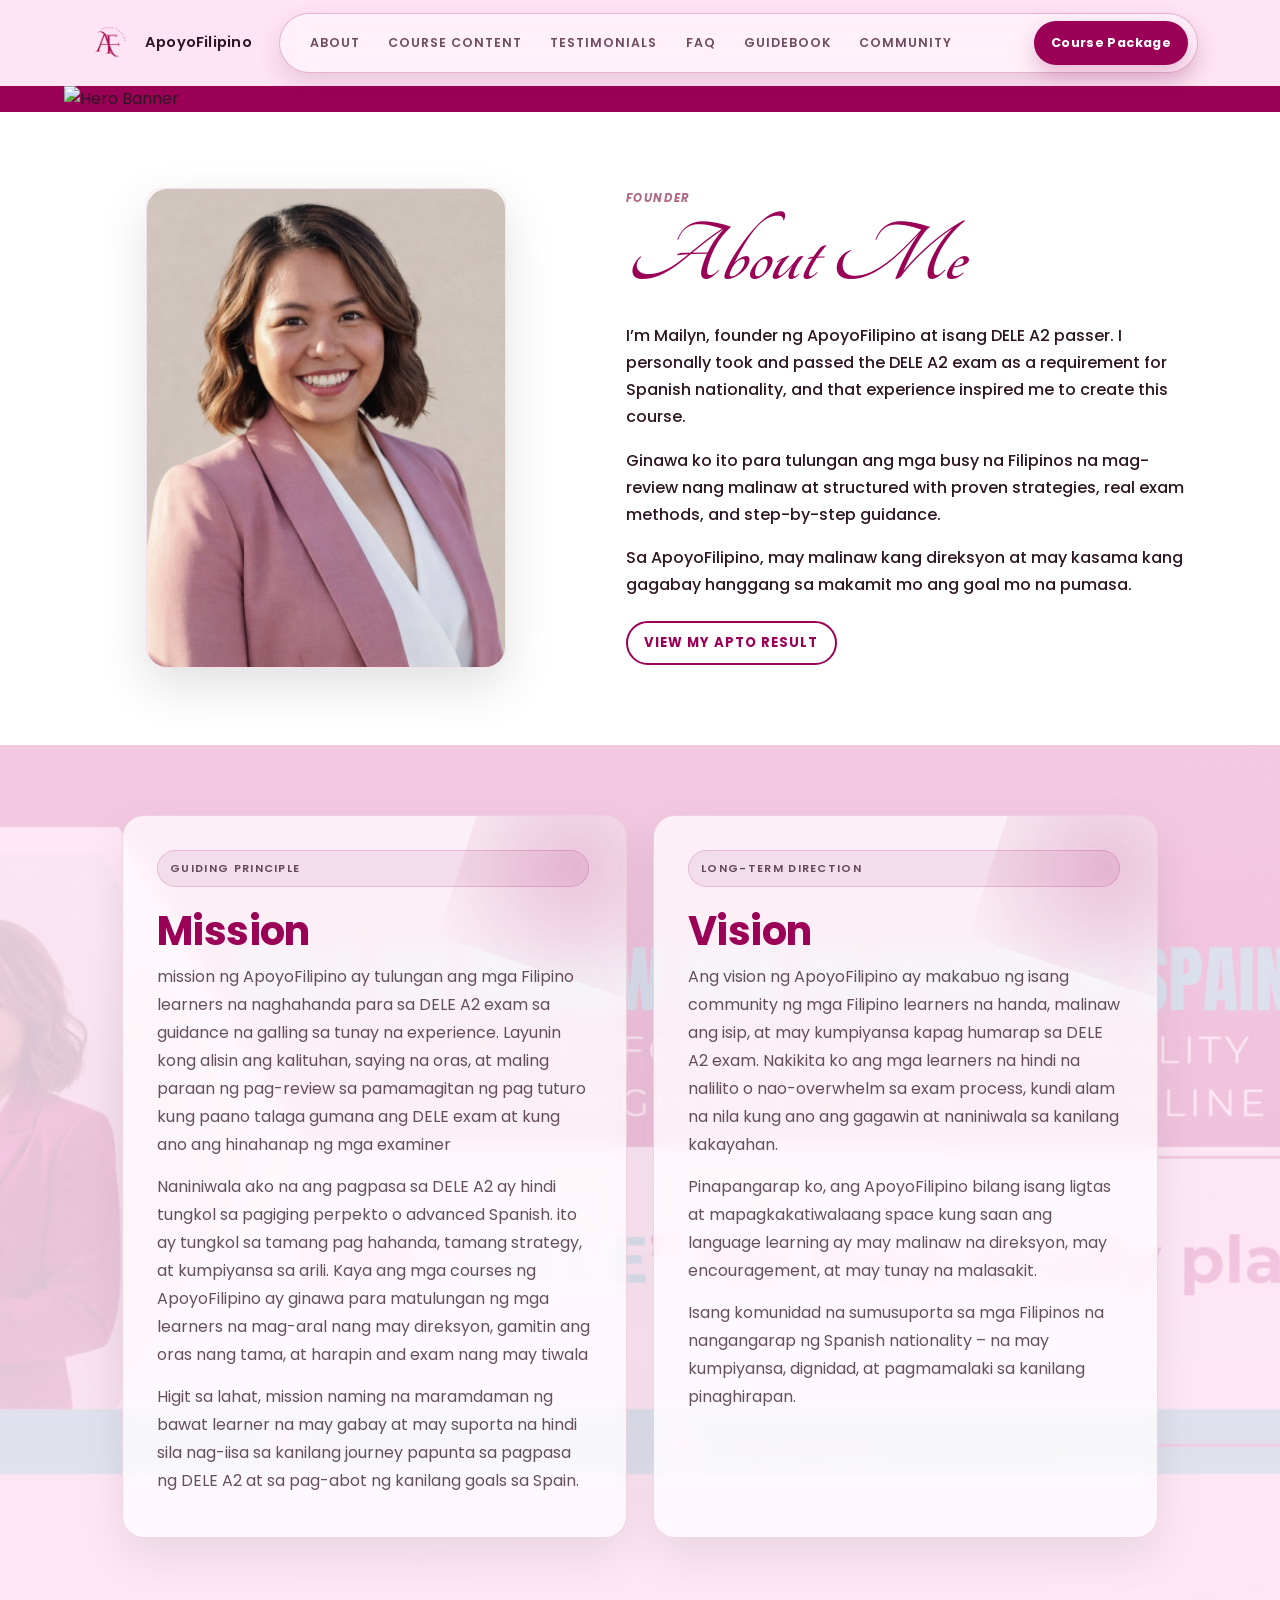
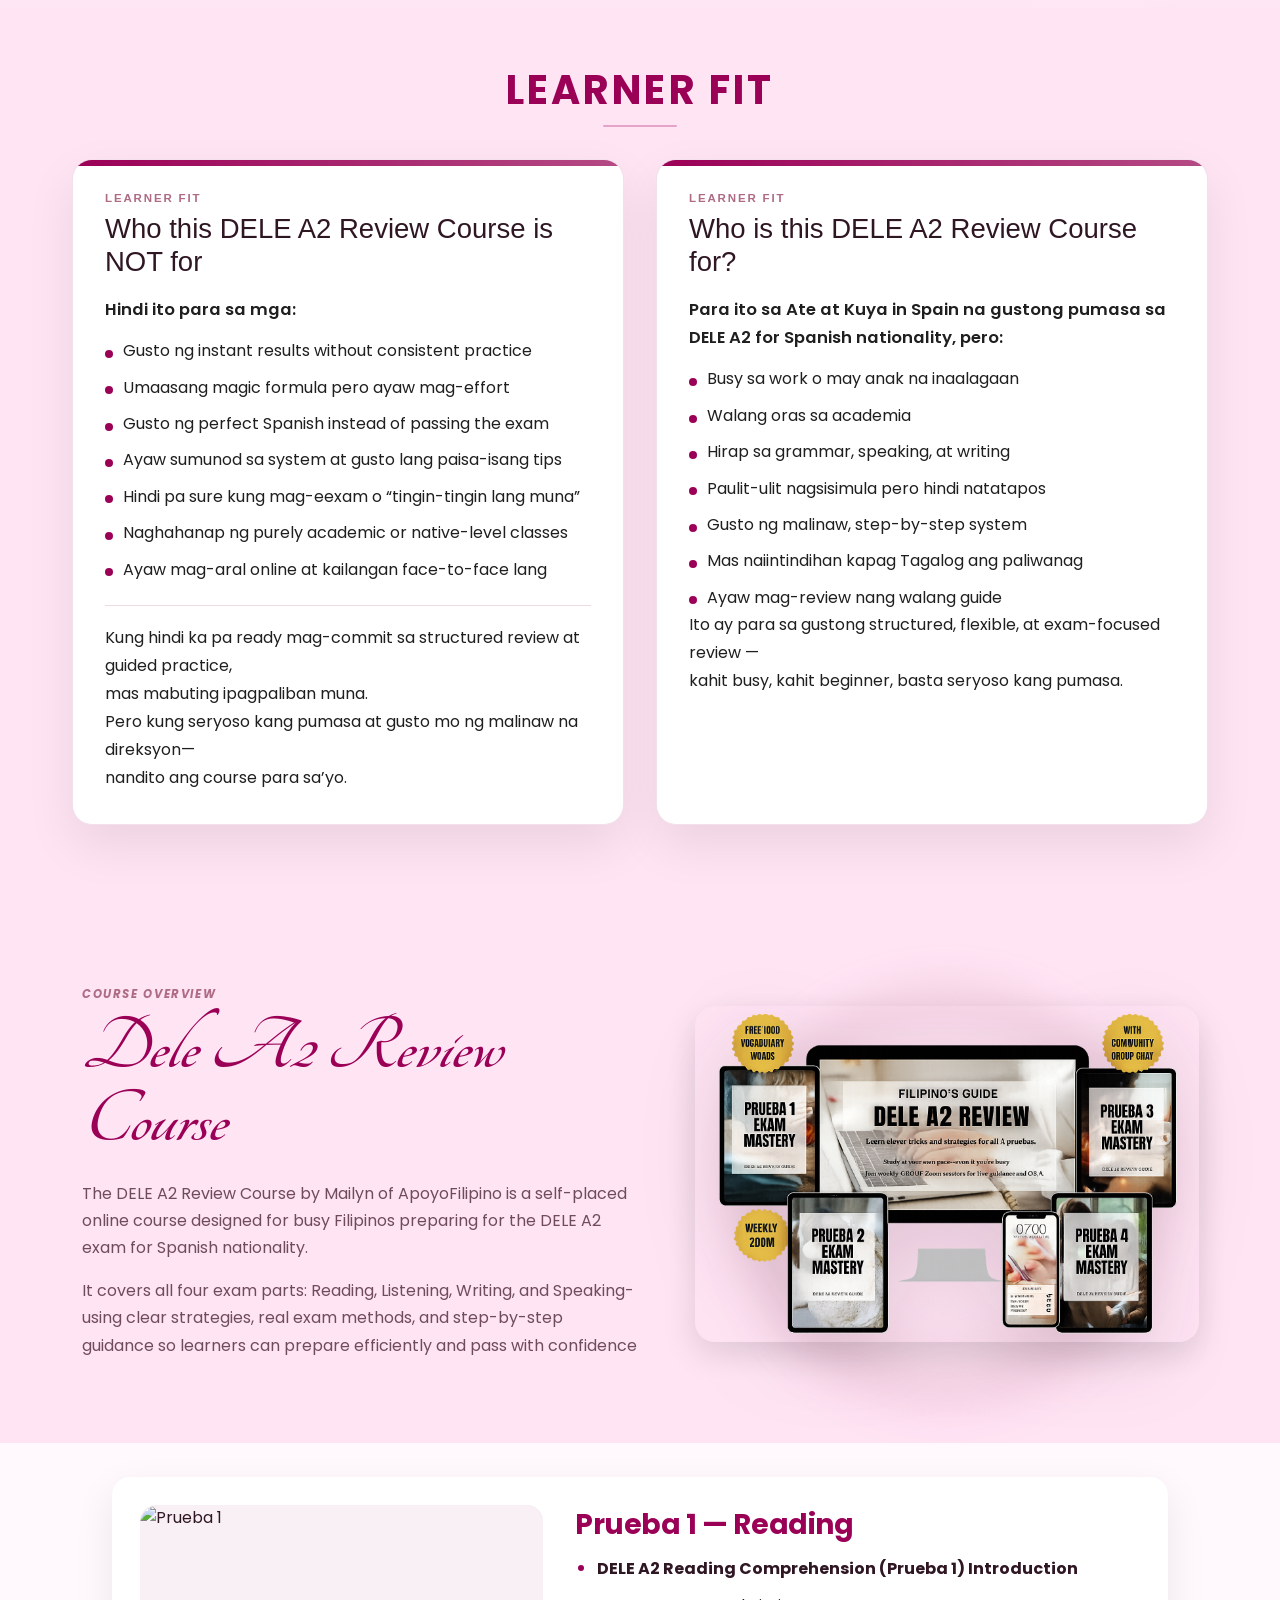
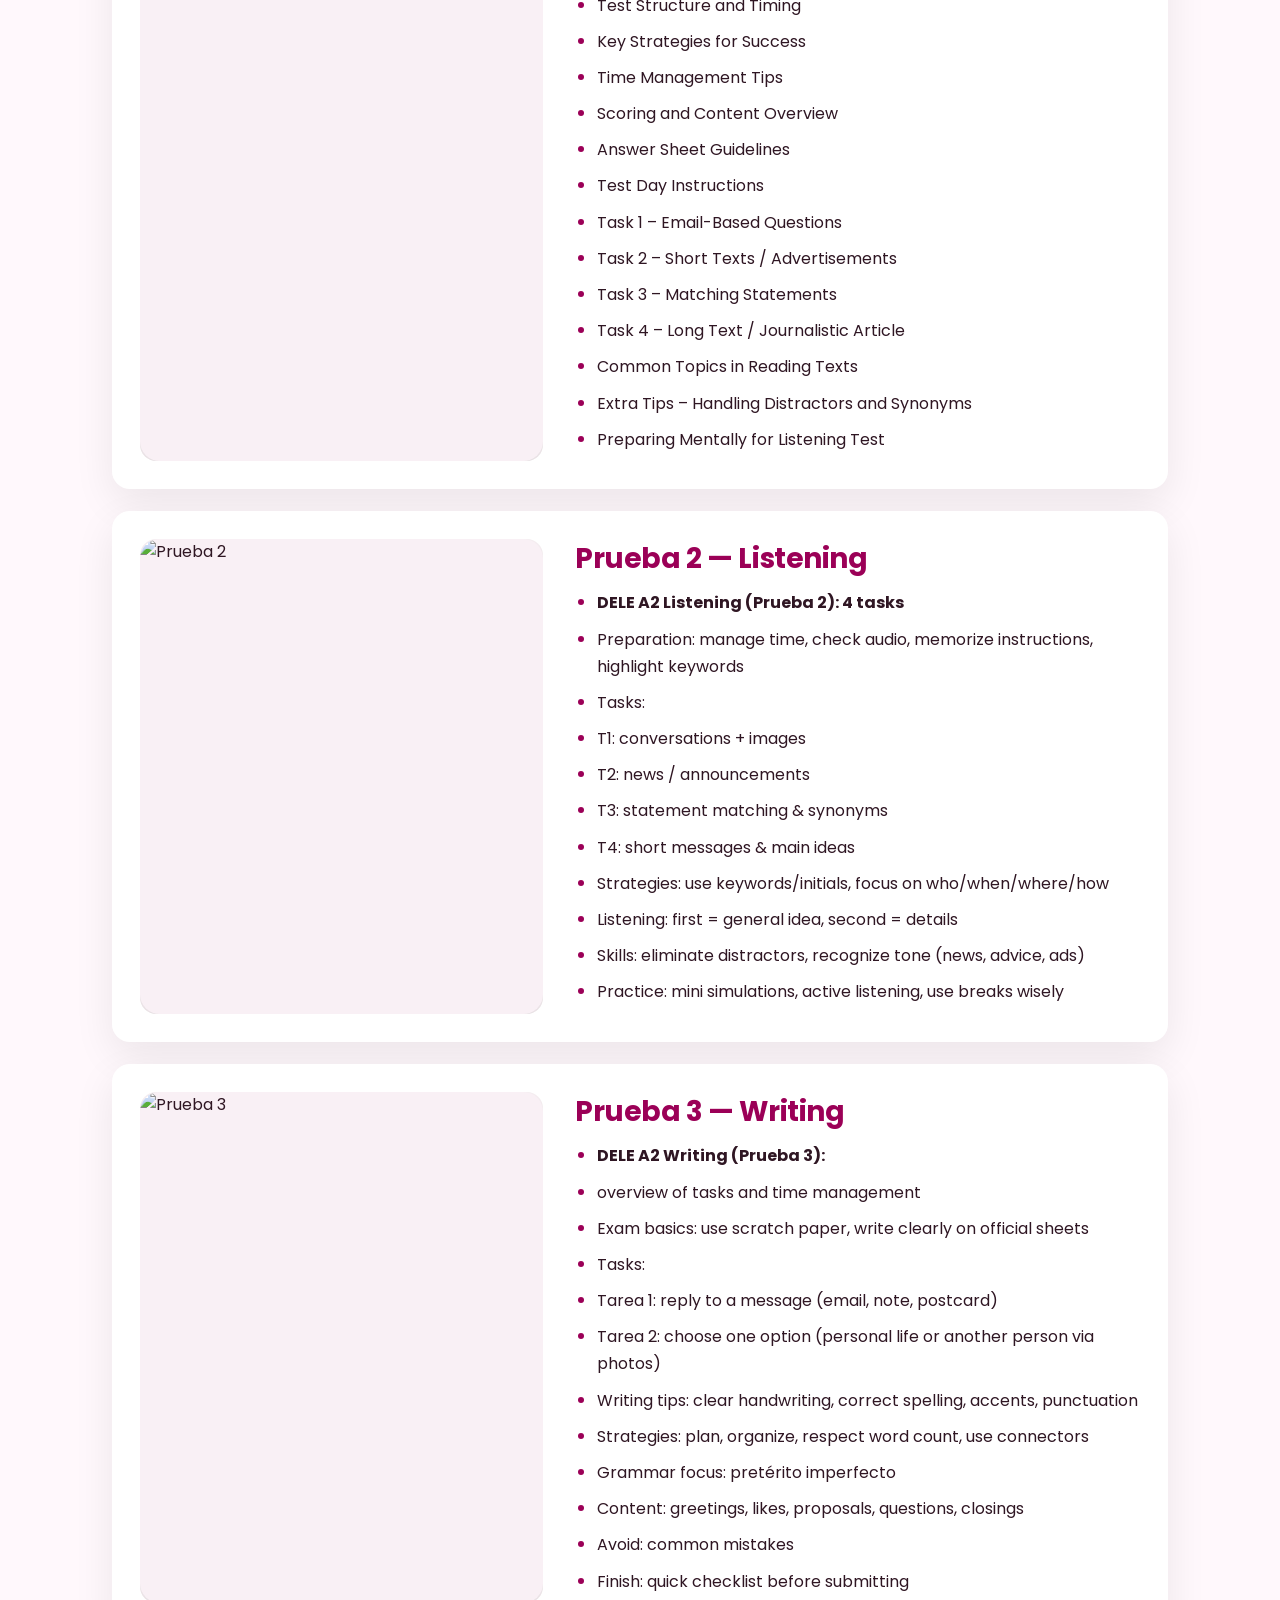
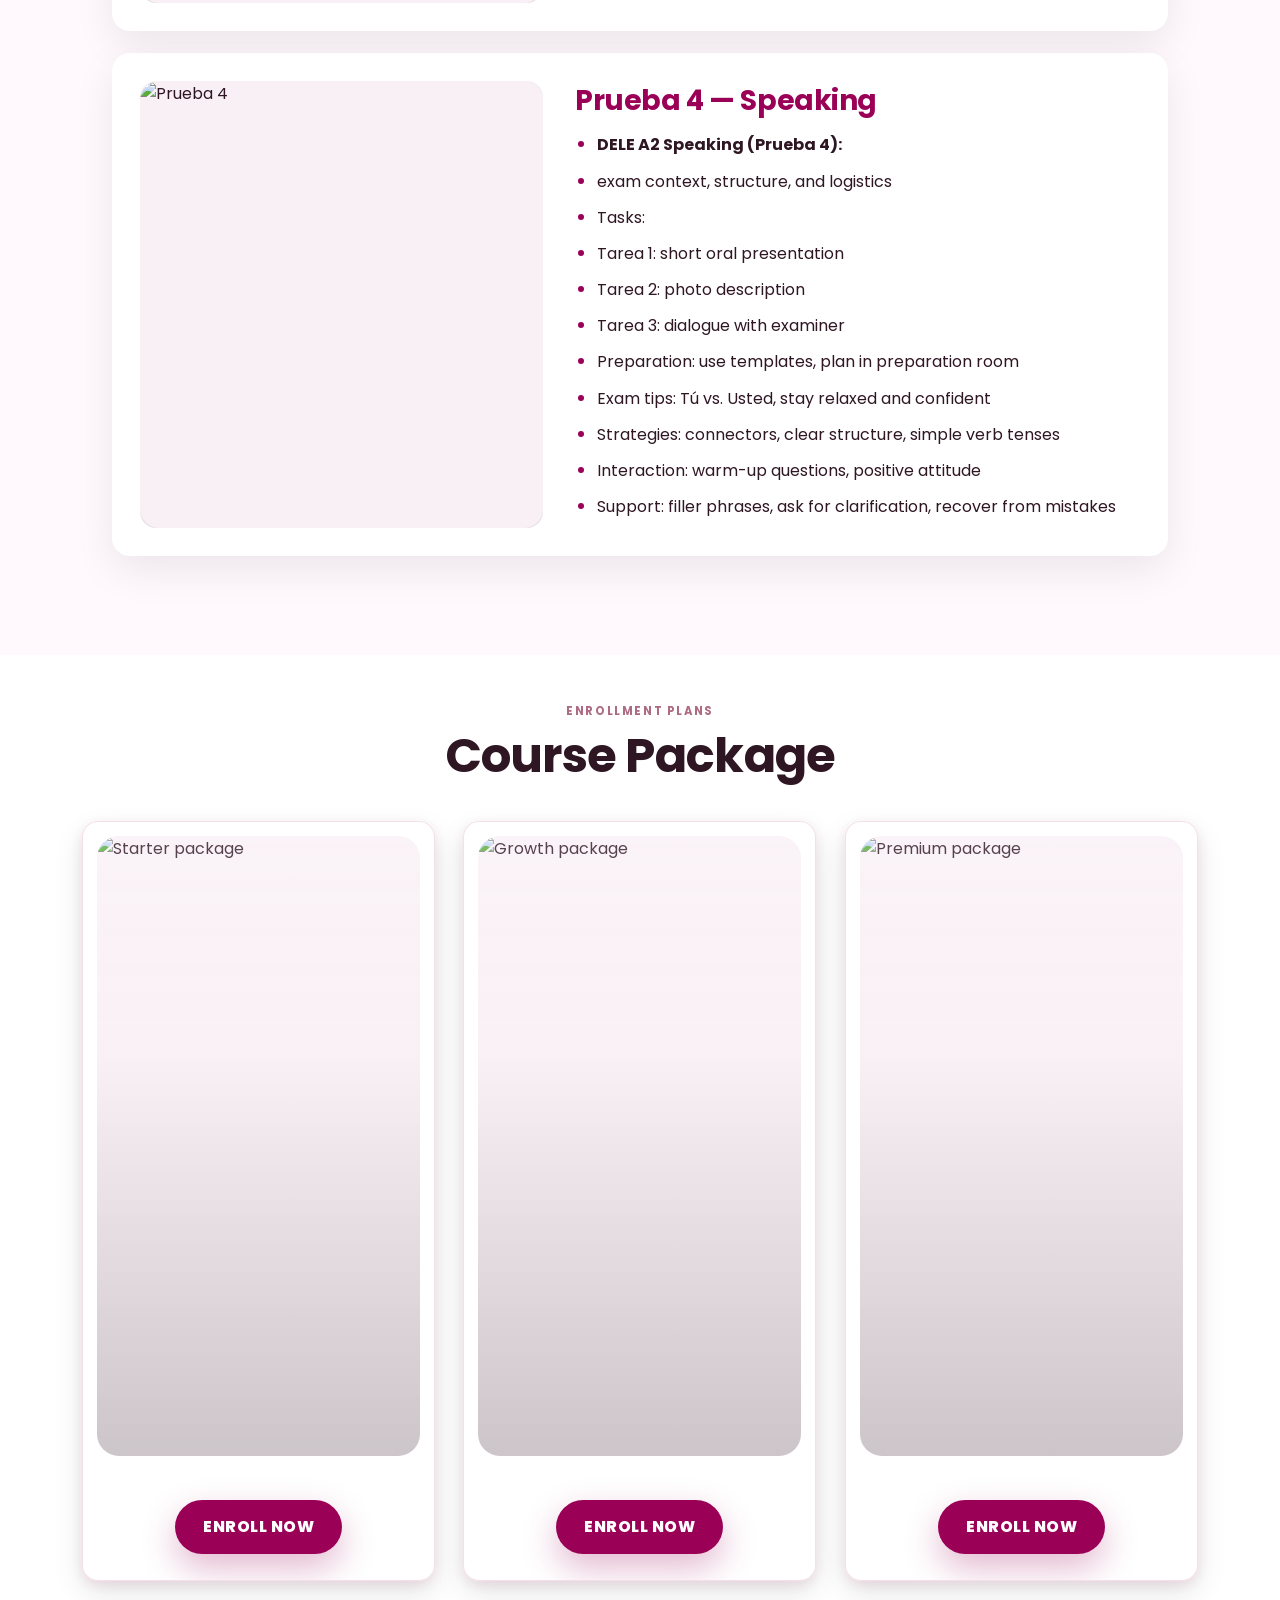
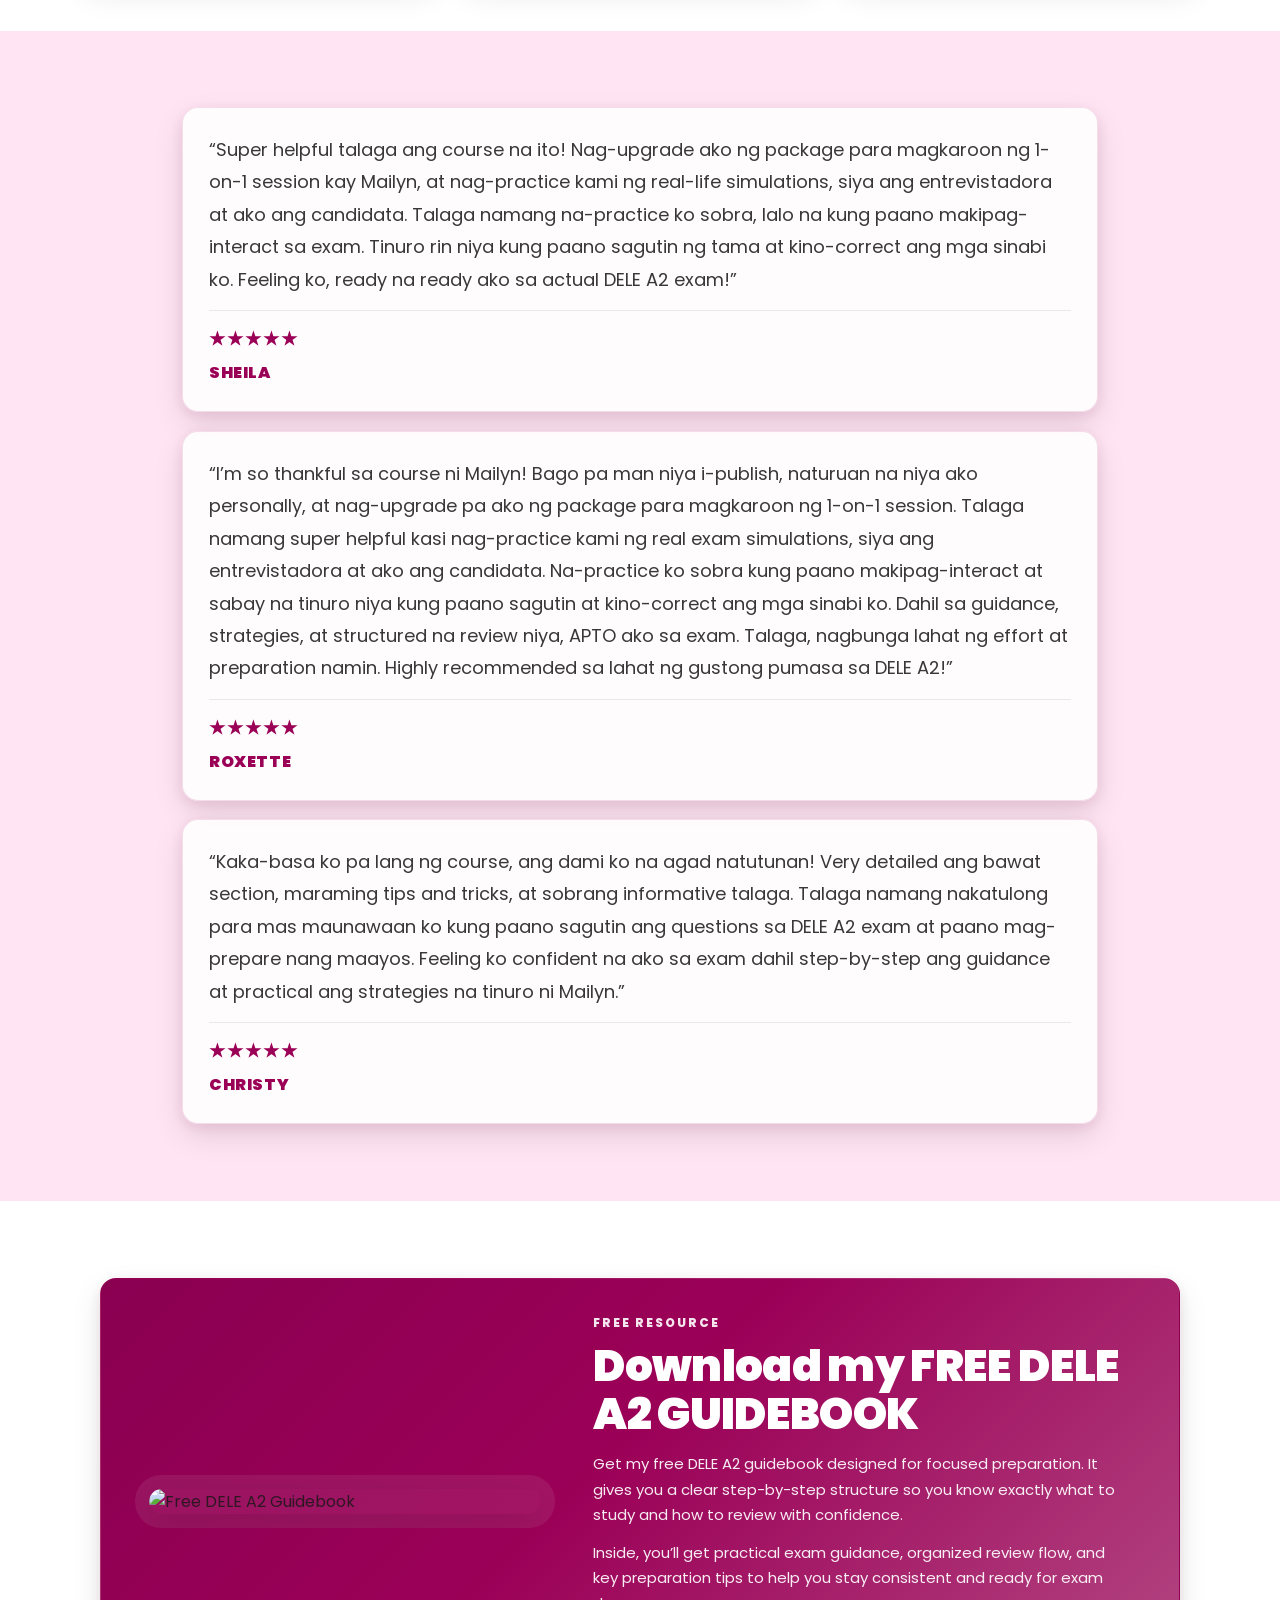
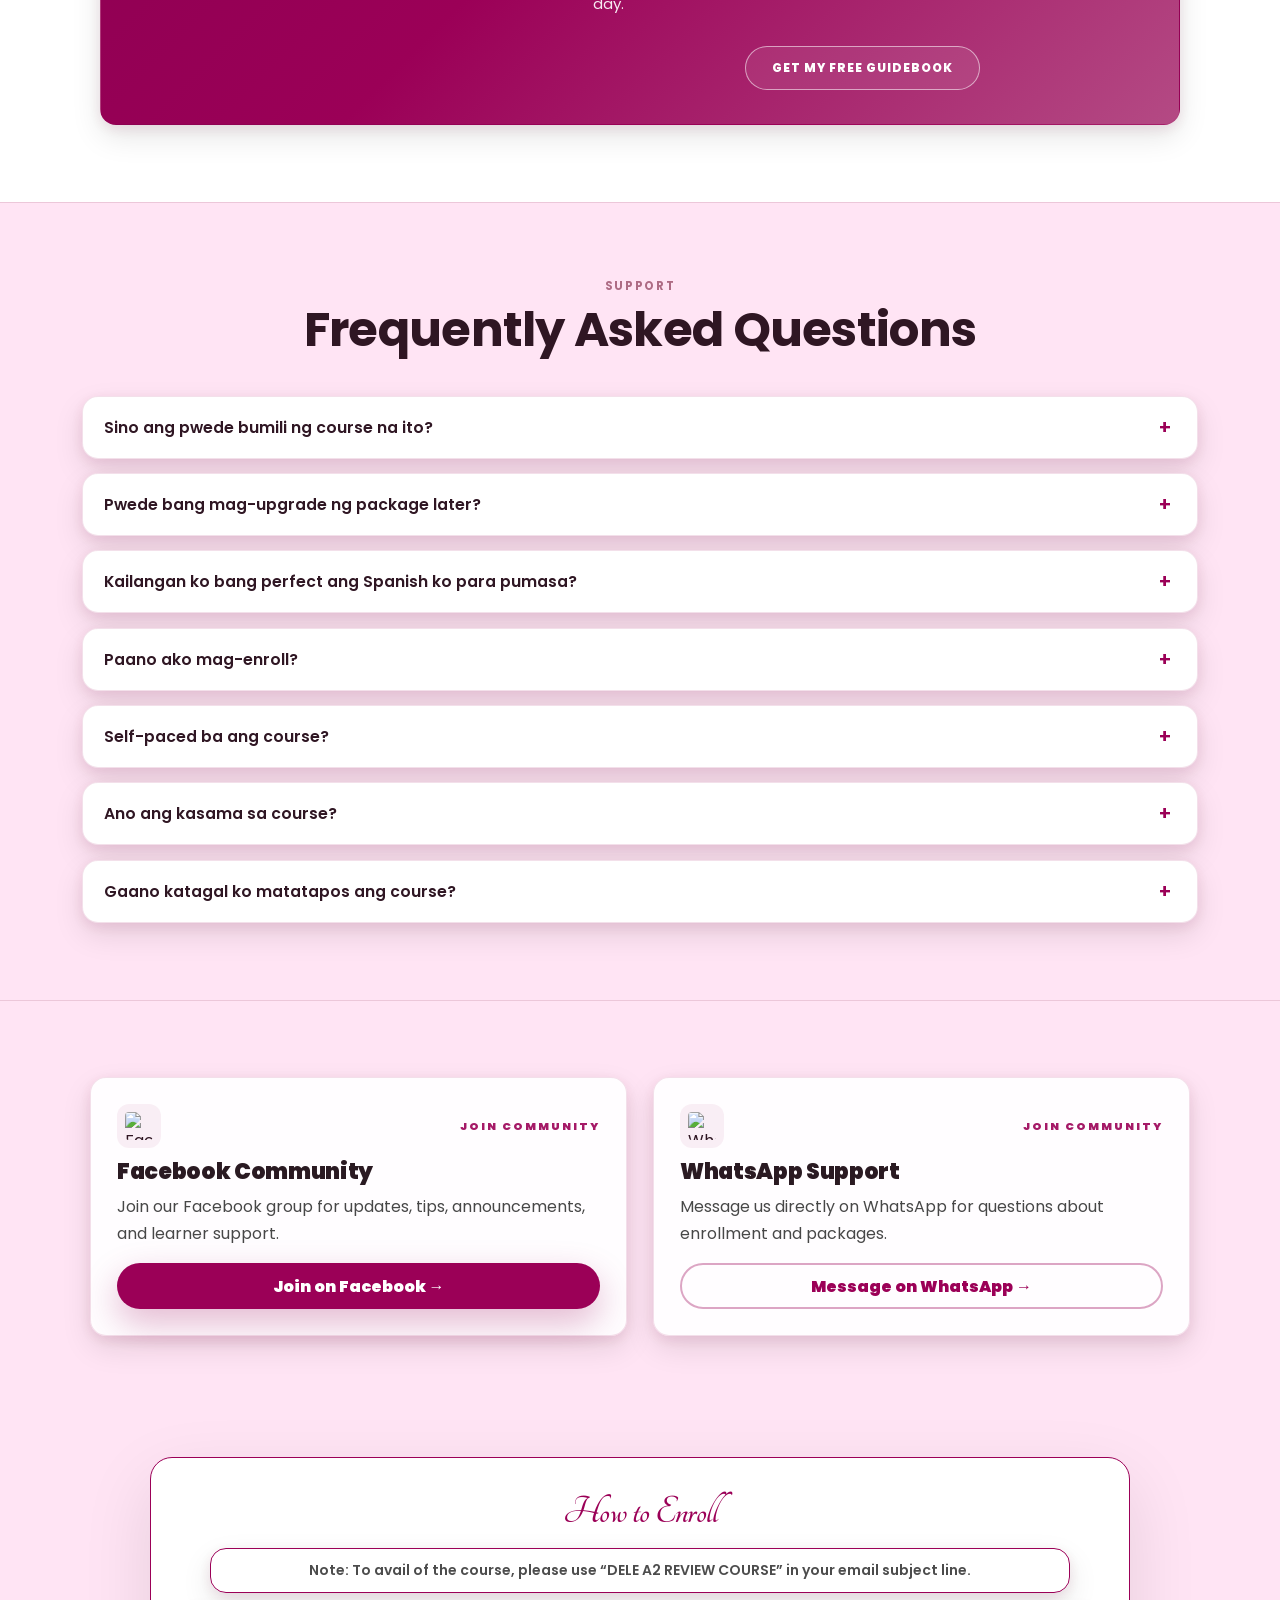
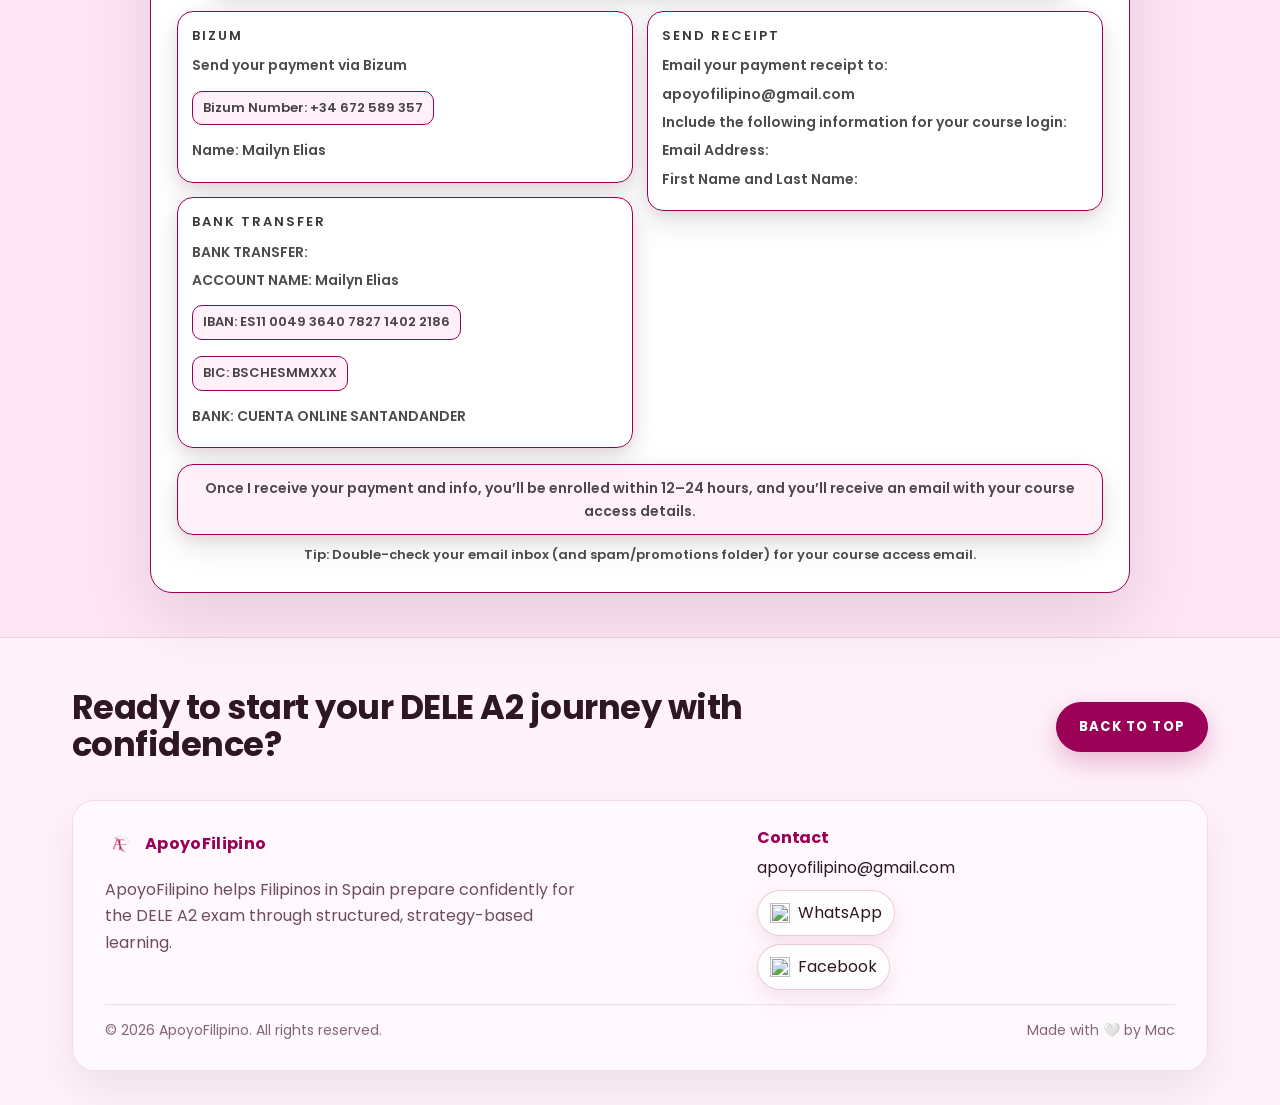
==== index.html @ 055fb8b7 "Fix image paths to absolute /images" ====
<!DOCTYPE html>
<html lang="en">
<head>
  <meta charset="UTF-8" />
  <meta name="viewport" content="width=device-width, initial-scale=1.0" />
  <title>ApoyoFilipino</title>
  <link rel="preconnect" href="https://fonts.googleapis.com">
  <link rel="preconnect" href="https://fonts.gstatic.com" crossorigin>
  <link
    href="https://fonts.googleapis.com/css2?family=Cormorant+Garamond:ital,wght@0,500;0,700;1,600&family=Manrope:wght@400;500;600;700&display=swap"
    rel="stylesheet"
  />
  <link href="https://fonts.googleapis.com/css2?family=Cantata+One&display=swap" rel="stylesheet">
  <link href="https://fonts.googleapis.com/css2?family=Tangerine:wght@400;700&display=swap" rel="stylesheet">
  <link href="https://fonts.googleapis.com/css2?family=Poppins:wght@400;500;600;700&display=swap" rel="stylesheet">
  <link rel="stylesheet" href="styles.css" />
</head>
<body>
  <header class="site-header" id="top">
    <div class="container nav-shell">
      <!-- EDIT: NAV BRAND -->
      <a class="logo brand" id="navbarLogo" href="javascript:void(0)">
        <img src="/images/logo.png" class="navbar-logo" alt="logo">
        <span class="brand-text">ApoyoFilipino</span>
      </a>

      <div class="navCapsule">
        <!-- EDIT: NAV LINKS -->
        <nav class="nav-links" aria-label="Primary">
          <a class="navLink" href="#about">ABOUT</a>
          <a class="navLink" href="#content">COURSE CONTENT</a>
          <a class="navLink" href="#testimonials">TESTIMONIALS</a>
          <a class="navLink" href="#faq">FAQ</a>
          <a class="navLink" href="#guidebook">GUIDEBOOK</a>
          <a class="navLink" href="#community">COMMUNITY</a>
        </nav>

        <a class="navCTA" href="#pricing">Course Package</a>
      </div>
    </div>
  </header>

  <main>
    <section class="hero" id="home">
      <div class="hero__inner">
        <img class="hero__banner" src="/images/banner4.png" alt="Hero Banner" />
      </div>
    </section>

    <section class="section" id="about">
      <div class="container about-grid">
        <div class="about-avatar about-me__avatar">
          <img class="about-me__avatar-img" src="/images/profile.png" alt="About me" />
        </div>
        <div class="about-copy">
          <h2 class="about-title about-title--script">About Me</h2>
          <!-- EDIT: ABOUT BIO -->
          <p>
            <strong>I’m Mailyn, founder ng ApoyoFilipino at isang DELE A2 passer. I personally took and passed the DELE A2 exam as a requirement for Spanish nationality, and that experience inspired me to create this course.</strong>
          </p>
          <p>
            <strong>Ginawa ko ito para tulungan ang mga busy na Filipinos na mag-review nang malinaw at structured with proven strategies, real exam methods, and step-by-step guidance.</strong>
          </p>
          <p>
            <strong>Sa ApoyoFilipino, may malinaw kang direksyon at may kasama kang gagabay hanggang sa makamit mo ang goal mo na pumasa.</strong>
          </p>
          <div class="about-proof-row">
            <button
              class="btn about-apto-btn"
              id="aboutAptoButton"
              type="button"
              aria-haspopup="dialog"
              aria-controls="aptoModal"
            >
              View my Apto Result
            </button>
          </div>
        </div>
      </div>
    </section>
    <section class="section section-soft" id="apto" hidden aria-hidden="true"></section>

    <section class="section bg-banner mv-section" id="mission-vision">
      <div class="container dual-card-grid mv-wrap">
        <article class="info-card mission-card mv-card mv-animate-left" id="missionCard">
          <p class="mv-kicker">Guiding Principle</p>
          <h3 class="mv-title mv-title--mission">Mission</h3>
          <!-- EDIT: MISSION -->
          <p>
mission ng ApoyoFilipino ay tulungan ang mga
Filipino learners na naghahanda para sa DELE A2 exam sa
guidance na galling sa tunay na experience. Layunin kong
alisin ang kalituhan, saying na oras, at maling paraan ng
pag-review sa pamamagitan ng pag tuturo kung paano
talaga gumana ang DELE exam at kung ano ang
hinahanap ng mga examiner
          </p>
          <p>
Naniniwala ako na ang pagpasa sa DELE A2 ay hindi
tungkol sa pagiging perpekto o advanced Spanish. ito ay
tungkol sa tamang pag hahanda, tamang strategy, at
kumpiyansa sa arili. Kaya ang mga courses ng
ApoyoFilipino ay ginawa para matulungan ng mga learners
na mag-aral nang may direksyon, gamitin ang oras nang
tama, at harapin and exam nang may tiwala
          </p>
          <p>
Higit sa lahat, mission naming na maramdaman ng bawat
learner na may gabay at may suporta na hindi sila nag-iisa
sa kanilang journey papunta sa pagpasa ng DELE A2 at sa
pag-abot ng kanilang goals sa Spain.
          </p>
        </article>
        <article class="info-card mv-card mv-animate-right" id="visionCard">
          <p class="mv-kicker">Long-Term Direction</p>
          <h3 class="mv-title mv-title--vision">Vision</h3>
          <!-- EDIT: VISION -->
          <p>
            Ang vision ng ApoyoFilipino ay makabuo ng isang
            community ng mga Filipino learners na handa, malinaw
            ang isip, at may kumpiyansa kapag humarap sa DELE A2
            exam. Nakikita ko ang mga learners na hindi na nalilito o
            nao-overwhelm sa exam process, kundi alam na nila kung
            ano ang gagawin at naniniwala sa kanilang kakayahan.
          </p>
          <p>
            Pinapangarap ko, ang ApoyoFilipino bilang isang ligtas at
            mapagkakatiwalaang space kung saan ang language
            learning ay may malinaw na direksyon, may
            encouragement, at may tunay na malasakit.
          </p>
          <p>
            Isang komunidad na sumusuporta sa mga Filipinos na
            nangangarap ng Spanish nationality – na may
            kumpiyansa, dignidad, at pagmamalaki sa kanilang
            pinaghirapan.
          </p>
        </article>
      </div>
    </section>

    <section id="learner-fit" class="section lf-section">
      <div class="container">
        <header class="lf-section__head" aria-label="Learner Fit">
          <h2 class="lf-section__title">LEARNER FIT</h2>
          <div class="lf-section__subtitle" aria-hidden="true"></div>
        </header>

        <div class="lf-grid">
          <article
            class="fitCard learner-card not-for-reveal-left"
            id="learner-notfor"
            data-lf="notfor"
            role="button"
            tabindex="0"
            aria-expanded="false"
          >
            <button class="fitHeader learner-toggle" type="button" aria-expanded="false" aria-controls="notForBody">
              <span class="sr-only">Toggle not for card</span>
              <span class="fitLabel learner-label">LEARNER FIT</span>
              <span class="fitTitle learner-title">Who this DELE A2 Review Course is NOT for</span>
              <span class="fitChevronBtn" aria-hidden="true">
                <span class="fitChevron chevron">&#8964;</span>
              </span>
            </button>

            <div id="notForBody" class="fitBody learner-content" hidden>
              <div class="not-for-you__block">
                <p class="not-for-you__subtitle">Hindi ito para sa mga:</p>

                <ul class="not-for-you__list">
                  <li>Gusto ng instant results without consistent practice</li>
                  <li>Umaasang magic formula pero ayaw mag-effort</li>
                  <li>Gusto ng perfect Spanish instead of passing the exam</li>
                  <li>Ayaw sumunod sa system at gusto lang paisa-isang tips</li>
                  <li>Hindi pa sure kung mag-eexam o &ldquo;tingin-tingin lang muna&rdquo;</li>
                  <li>Naghahanap ng purely academic or native-level classes</li>
                  <li>Ayaw mag-aral online at kailangan face-to-face lang</li>
                </ul>
              </div>

              <div class="not-for-you__divider" aria-hidden="true"></div>

              <div class="not-for-you__shortcuts">
                <p class="not-for-you__lead">Kung hindi ka pa ready mag-commit sa structured review at guided practice,<br>mas mabuting ipagpaliban muna.<br>Pero kung seryoso kang pumasa at gusto mo ng malinaw na direksyon&mdash;<br>nandito ang course para sa&rsquo;yo.</p>
              </div>
            </div>

            <button class="learner-card__hint learner-hint-toggle" type="button" aria-expanded="false" aria-controls="notForBody">
              <span>Click to view</span>
              <span class="learner-card__hintIcon" aria-hidden="true">&rsaquo;</span>
            </button>
          </article>

          <article
            class="fitCard learner-card not-for-reveal-right"
            id="learner-for"
            data-lf="for"
            role="button"
            tabindex="0"
            aria-expanded="false"
          >
            <button class="fitHeader learner-toggle" type="button" aria-expanded="false" aria-controls="forBody">
              <span class="sr-only">Toggle for card</span>
              <span class="fitLabel learner-label">LEARNER FIT</span>
              <span class="fitTitle learner-title">Who is this DELE A2 Review Course for?</span>
              <span class="fitChevronBtn" aria-hidden="true">
                <span class="fitChevron chevron">&#8964;</span>
              </span>
            </button>

            <div id="forBody" class="fitBody learner-content" hidden>
              <div class="not-for-you__block">
                <p class="not-for-you__subtitle">Para ito sa Ate at Kuya in Spain na gustong pumasa sa DELE A2 for Spanish nationality, pero:</p>

                <ul class="not-for-you__list not-for-you__list--single">
                  <li>Busy sa work o may anak na inaalagaan</li>
                  <li>Walang oras sa academia</li>
                  <li>Hirap sa grammar, speaking, at writing</li>
                  <li>Paulit-ulit nagsisimula pero hindi natatapos</li>
                  <li>Gusto ng malinaw, step-by-step system</li>
                  <li>Mas naiintindihan kapag Tagalog ang paliwanag</li>
                  <li>Ayaw mag-review nang walang guide</li>
                </ul>

                <p class="not-for-you__final">Ito ay para sa gustong structured, flexible, at exam-focused review &mdash;<br>kahit busy, kahit beginner, basta seryoso kang pumasa.</p>
              </div>
            </div>

            <button class="learner-card__hint learner-hint-toggle" type="button" aria-expanded="false" aria-controls="forBody">
              <span>Click to view</span>
              <span class="learner-card__hintIcon" aria-hidden="true">&rsaquo;</span>
            </button>
          </article>
        </div>
      </div>
    </section>

    <section id="course-preview" class="section course-preview reveal-section">
      <div class="container course-preview__grid course-preview-grid">

        <!-- LEFT: TEXT -->
        <div class="course-preview__text course-preview__copy reveal-left">
          <h2 class="course-preview__title about-title--script">Dele A2 Review Course</h2>

          <p class="course-preview__p">
            The DELE A2 Review Course by Mailyn of ApoyoFilipino is a self-placed online course designed for busy Filipinos preparing for the DELE A2 exam for Spanish nationality.
          </p>

          <p class="course-preview__p">
            It covers all four exam parts: Reading, Listening, Writing, and Speaking-using clear strategies, real exam methods, and step-by-step guidance so learners can prepare efficiently and pass with confidence
          </p>
        </div>

        <!-- RIGHT: IMAGE -->
        <div class="course-preview__media reveal-right">
          <div class="review-card review-bounce-wrapper" id="reviewBounceWrapper">
            <img
              src="/images/review2.png"
              class="course-preview__img review-image"
              id="reviewImage"
              alt="Dele A2 Review"
            />
          </div>
          <!-- If your file is .jpg/.jpeg/.webp, update the extension above to match -->
        </div>

      </div>
    </section>

    <section id="content" class="anchor-spacer" aria-hidden="true"></section>

    <section class="prueba" id="prueba-breakdown">
      <div class="container">
        <article class="prueba__row reveal" style="--d: 0ms">
          <div class="prueba__imgWrap reveal__img">
            <img class="prueba__img" src="/images/prueba1.png" alt="Prueba 1" />
          </div>
          <div class="prueba__content reveal__text">
            <h3>Prueba 1 &mdash; Reading</h3>
            <ul class="prueba__list">
              <li><strong>DELE A2 Reading Comprehension (Prueba 1) Introduction</strong></li>
              <li>Test Structure and Timing</li>
              <li>Key Strategies for Success</li>
              <li>Time Management Tips</li>
              <li>Scoring and Content Overview</li>
              <li>Answer Sheet Guidelines</li>
              <li>Test Day Instructions</li>
              <li>Task 1 &ndash; Email-Based Questions</li>
              <li>Task 2 &ndash; Short Texts / Advertisements</li>
              <li>Task 3 &ndash; Matching Statements</li>
              <li>Task 4 &ndash; Long Text / Journalistic Article</li>
              <li>Common Topics in Reading Texts</li>
              <li>Extra Tips &ndash; Handling Distractors and Synonyms</li>
              <li>Preparing Mentally for Listening Test</li>
            </ul>
          </div>
        </article>

        <article class="prueba__row reveal" style="--d: 90ms">
          <div class="prueba__imgWrap reveal__img">
            <img class="prueba__img" src="/images/prueba2.png" alt="Prueba 2" />
          </div>
          <div class="prueba__content reveal__text">
            <h3>Prueba 2 &mdash; Listening</h3>
            <ul class="prueba__list">
              <li><strong>DELE A2 Listening (Prueba 2): 4 tasks</strong></li>
              <li>Preparation: manage time, check audio, memorize instructions, highlight keywords</li>
              <li>Tasks:</li>
              <li>T1: conversations + images</li>
              <li>T2: news / announcements</li>
              <li>T3: statement matching &amp; synonyms</li>
              <li>T4: short messages &amp; main ideas</li>
              <li>Strategies: use keywords/initials, focus on who/when/where/how</li>
              <li>Listening: first = general idea, second = details</li>
              <li>Skills: eliminate distractors, recognize tone (news, advice, ads)</li>
              <li>Practice: mini simulations, active listening, use breaks wisely</li>
            </ul>
          </div>
        </article>

        <article class="prueba__row reveal" style="--d: 180ms">
          <div class="prueba__imgWrap reveal__img">
            <img class="prueba__img" src="/images/prueba3.png" alt="Prueba 3" />
          </div>
          <div class="prueba__content reveal__text">
            <h3>Prueba 3 &mdash; Writing</h3>
            <ul class="prueba__list">
              <li><strong>DELE A2 Writing (Prueba 3):</strong></li>
              <li>overview of tasks and time management</li>
              <li>Exam basics: use scratch paper, write clearly on official sheets</li>
              <li>Tasks:</li>
              <li>Tarea 1: reply to a message (email, note, postcard)</li>
              <li>Tarea 2: choose one option (personal life or another person via photos)</li>
              <li>Writing tips: clear handwriting, correct spelling, accents, punctuation</li>
              <li>Strategies: plan, organize, respect word count, use connectors</li>
              <li>Grammar focus: pret&eacute;rito imperfecto</li>
              <li>Content: greetings, likes, proposals, questions, closings</li>
              <li>Avoid: common mistakes</li>
              <li>Finish: quick checklist before submitting</li>
            </ul>
          </div>
        </article>

        <article class="prueba__row reveal" style="--d: 270ms">
          <div class="prueba__imgWrap reveal__img">
            <img class="prueba__img" src="/images/prueba4.png" alt="Prueba 4" />
          </div>
          <div class="prueba__content reveal__text">
            <h3>Prueba 4 &mdash; Speaking</h3>
            <ul class="prueba__list">
              <li><strong>DELE A2 Speaking (Prueba 4):</strong></li>
              <li>exam context, structure, and logistics</li>
              <li>Tasks:</li>
              <li>Tarea 1: short oral presentation</li>
              <li>Tarea 2: photo description</li>
              <li>Tarea 3: dialogue with examiner</li>
              <li>Preparation: use templates, plan in preparation room</li>
              <li>Exam tips: T&uacute; vs. Usted, stay relaxed and confident</li>
              <li>Strategies: connectors, clear structure, simple verb tenses</li>
              <li>Interaction: warm-up questions, positive attitude</li>
              <li>Support: filler phrases, ask for clarification, recover from mistakes</li>
            </ul>
          </div>
        </article>
      </div>
    </section>

    <section class="section" id="pricing">
      <div id="course-package" aria-hidden="true"></div>
      <div class="container section-header">
        <h2>Course Package</h2>
      </div>
      <div class="container card-grid pricing-grid">
        <!-- EDIT: PRICING -->
        <article class="priceCard reveal" style="--d: 0ms">
          <div class="priceCard__media">
            <img class="price__img" src="/images/50.png" alt="Starter package" />
            <div class="priceCard__glass"></div>
          </div>
          <div class="priceCard__cta">
            <a class="btnEnroll" href="./enroll/index.html?plan=starter">ENROLL NOW</a>
          </div>
        </article>

        <article class="priceCard reveal" style="--d: 90ms">
          <div class="priceCard__media">
            <img class="price__img" src="/images/75.png" alt="Growth package" />
            <div class="priceCard__glass"></div>
          </div>
          <div class="priceCard__cta">
            <a class="btnEnroll" href="./enroll/index.html?plan=growth">ENROLL NOW</a>
          </div>
        </article>

        <article class="priceCard reveal" style="--d: 180ms">
          <div class="priceCard__media">
            <img class="price__img" src="/images/110.png" alt="Premium package" />
            <div class="priceCard__glass"></div>
          </div>
          <div class="priceCard__cta">
            <a class="btnEnroll" href="./enroll/index.html?plan=premium">ENROLL NOW</a>
          </div>
        </article>
      </div>
    </section>

    <section class="testimonials" id="testimonials">
      <div class="container">
        <div class="testimonialCard reveal" style="--d: 0ms">
          <p class="testimonialCard__quote">
            &ldquo;Super helpful talaga ang course na ito! Nag-upgrade ako ng package para magkaroon ng 1-on-1
            session kay Mailyn, at nag-practice kami ng real-life simulations, siya ang entrevistadora at ako
            ang candidata. Talaga namang na-practice ko sobra, lalo na kung paano makipag-interact sa exam.
            Tinuro rin niya kung paano sagutin ng tama at kino-correct ang mga sinabi ko. Feeling ko, ready na
            ready ako sa actual DELE A2 exam!&rdquo;
          </p>
          <div class="testimonialCard__footer">
            <div class="testimonialCard__stars" aria-label="5 stars">&#9733;&#9733;&#9733;&#9733;&#9733;</div>
            <div class="testimonialCard__name">SHEILA</div>
          </div>
        </div>

        <div class="testimonialCard reveal" style="--d: 90ms">
          <p class="testimonialCard__quote">
            &ldquo;I&rsquo;m so thankful sa course ni Mailyn! Bago pa man niya i-publish, naturuan na niya ako
            personally, at nag-upgrade pa ako ng package para magkaroon ng 1-on-1 session. Talaga namang super
            helpful kasi nag-practice kami ng real exam simulations, siya ang entrevistadora at ako ang
            candidata. Na-practice ko sobra kung paano makipag-interact at sabay na tinuro niya kung paano
            sagutin at kino-correct ang mga sinabi ko. Dahil sa guidance, strategies, at structured na review
            niya, APTO ako sa exam. Talaga, nagbunga lahat ng effort at preparation namin. Highly recommended sa
            lahat ng gustong pumasa sa DELE A2!&rdquo;
          </p>
          <div class="testimonialCard__footer">
            <div class="testimonialCard__stars" aria-label="5 stars">&#9733;&#9733;&#9733;&#9733;&#9733;</div>
            <div class="testimonialCard__name">ROXETTE</div>
          </div>
        </div>

        <div class="testimonialCard reveal" style="--d: 180ms">
          <p class="testimonialCard__quote">
            &ldquo;Kaka-basa ko pa lang ng course, ang dami ko na agad natutunan! Very detailed ang bawat section,
            maraming tips and tricks, at sobrang informative talaga. Talaga namang nakatulong para mas
            maunawaan ko kung paano sagutin ang questions sa DELE A2 exam at paano mag-prepare nang maayos.
            Feeling ko confident na ako sa exam dahil step-by-step ang guidance at practical ang strategies na
            tinuro ni Mailyn.&rdquo;
          </p>
          <div class="testimonialCard__footer">
            <div class="testimonialCard__stars" aria-label="5 stars">&#9733;&#9733;&#9733;&#9733;&#9733;</div>
            <div class="testimonialCard__name">CHRISTY</div>
          </div>
        </div>
      </div>
    </section>

    <section class="guidebook" id="guidebook">
      <div class="guidebook__wrap">
        <div class="guidebook__media">
          <img class="guidebook__img" src="/images/freeguidebook.jpeg" alt="Free DELE A2 Guidebook" />
        </div>

        <div class="guidebook__content">
          <div class="guidebook__label">FREE RESOURCE</div>
          <h2 class="guidebook__title">Download my FREE DELE A2 GUIDEBOOK</h2>

          <p class="guidebook__text">
            Get my free DELE A2 guidebook designed for focused preparation. It gives you a clear step-by-step
            structure so you know exactly what to study and how to review with confidence.
          </p>
          <p class="guidebook__text">
            Inside, you&rsquo;ll get practical exam guidance, organized review flow, and key preparation tips to
            help you stay consistent and ready for exam day.
          </p>

          <a class="guidebook__btn" href="https://drive.google.com/file/d/1uSo2eXdY2JTwVEtHolXMOS-bRu0Fuuds/view" target="_blank" rel="noopener" draggable="false">GET MY FREE GUIDEBOOK</a>
        </div>
      </div>
    </section>

    <section class="section section-soft" id="faq">
      <div class="container section-header">
        <h2>Frequently Asked Questions</h2>
      </div>
      <div class="container faq-list">
        <!-- EDIT: FAQ -->
        <article class="faq-item faq__item">
          <h3>
            <button
              class="faq-trigger faq__q"
              type="button"
              aria-expanded="false"
              aria-controls="faq-answer-1"
              id="faq-question-1"
            >
              Sino ang pwede bumili ng course na ito?
              <span class="faq-icon faq__icon" aria-hidden="true">+</span>
            </button>
          </h3>
          <div class="faq-answer faq__a" id="faq-answer-1" role="region" aria-labelledby="faq-question-1">
            <div class="faq__aInner">
              <ul class="faq__checks">
                <li>Para sa mga Filipino learners na nagpa-prepare para sa DELE A2 exam, lalo na kung required ito para sa Spanish nationality.</li>
                <li>Para sa busy adults na limited ang oras sa pag-aaral.</li>
                <li>Para sa mga nakapag-aral na pero gusto ng malinaw na guidance.</li>
              </ul>
            </div>
          </div>
        </article>

        <article class="faq-item faq__item">
          <h3>
            <button
              class="faq-trigger faq__q"
              type="button"
              aria-expanded="false"
              aria-controls="faq-answer-2"
              id="faq-question-2"
            >
              Pwede bang mag-upgrade ng package later?
              <span class="faq-icon faq__icon" aria-hidden="true">+</span>
            </button>
          </h3>
          <div class="faq-answer faq__a" id="faq-answer-2" role="region" aria-labelledby="faq-question-2">
            <div class="faq__aInner">
              Oo! Pwede kang start sa Starter package at mag-upgrade anytime sa Growth o Premium kung kailangan mo ng 1-on-1 coaching.
            </div>
          </div>
        </article>

        <article class="faq-item faq__item">
          <h3>
            <button
              class="faq-trigger faq__q"
              type="button"
              aria-expanded="false"
              aria-controls="faq-answer-3"
              id="faq-question-3"
            >
              Kailangan ko bang perfect ang Spanish ko para pumasa?
              <span class="faq-icon faq__icon" aria-hidden="true">+</span>
            </button>
          </h3>
          <div class="faq-answer faq__a" id="faq-answer-3" role="region" aria-labelledby="faq-question-3">
            <div class="faq__aInner">
              Hindi. Ang DELE A2 ay hindi nangangailangan ng perfect grammar o advanced vocabulary. Ang course na ito ay nagtuturo paano malinaw at tama mag-communicate sa exam gamit ang practical strategies.
            </div>
          </div>
        </article>

        <article class="faq-item faq__item">
          <h3>
            <button
              class="faq-trigger faq__q"
              type="button"
              aria-expanded="false"
              aria-controls="faq-answer-4"
              id="faq-question-4"
            >
              Paano ako mag-enroll?
              <span class="faq-icon faq__icon" aria-hidden="true">+</span>
            </button>
          </h3>
          <div class="faq-answer faq__a" id="faq-answer-4" role="region" aria-labelledby="faq-question-4">
            <div class="faq__aInner">
              Mag-message sa WhatsApp: +34 672 589 357
              <br />
              I-confirm ang package, bayad, at makakakuha ka ng instant access sa course.
            </div>
          </div>
        </article>

        <article class="faq-item faq__item">
          <h3>
            <button
              class="faq-trigger faq__q"
              type="button"
              aria-expanded="false"
              aria-controls="faq-answer-5"
              id="faq-question-5"
            >
              Self-paced ba ang course?
              <span class="faq-icon faq__icon" aria-hidden="true">+</span>
            </button>
          </h3>
          <div class="faq-answer faq__a" id="faq-answer-5" role="region" aria-labelledby="faq-question-5">
            <div class="faq__aInner">
              Oo. Pwede mong aralin anytime, anywhere.
              <br />
              Kaya perfect para sa busy schedules.
            </div>
          </div>
        </article>

        <article class="faq-item faq__item">
          <h3>
            <button
              class="faq-trigger faq__q"
              type="button"
              aria-expanded="false"
              aria-controls="faq-answer-6"
              id="faq-question-6"
            >
              Ano ang kasama sa course?
              <span class="faq-icon faq__icon" aria-hidden="true">+</span>
            </button>
          </h3>
          <div class="faq-answer faq__a" id="faq-answer-6" role="region" aria-labelledby="faq-question-6">
            <div class="faq__aInner">
              <ul class="faq__bullets">
                <li>Lahat ng 4 DELE A2 pruebas (Reading, Listening, Writing, Speaking) copies</li>
                <li>Step-by-step strategies</li>
                <li>Sample answers at task breakdown</li>
                <li>Free CCSE Guide Book (Instituto Cervantes manual + app walkthrough + sample answer sheet)</li>
                <li>Bonus: 1,000 DELE A2 vocabulary words</li>
                <li>Weekly group Zoom</li>
                <li>Private community support</li>
              </ul>
            </div>
          </div>
        </article>

        <article class="faq-item faq__item">
          <h3>
            <button
              class="faq-trigger faq__q"
              type="button"
              aria-expanded="false"
              aria-controls="faq-answer-7"
              id="faq-question-7"
            >
              Gaano katagal ko matatapos ang course?
              <span class="faq-icon faq__icon" aria-hidden="true">+</span>
            </button>
          </h3>
          <div class="faq-answer faq__a" id="faq-answer-7" role="region" aria-labelledby="faq-question-7">
            <div class="faq__aInner">
              Depende sa oras mo, pero since self-paced ito, pwede mong aralin ayon sa schedule mo. Maraming learners ang natatapos sa loob ng 4&ndash;6 weeks kung consistent, pero may flexibility ka na mag-review nang mas mabilis o dahan-dahan.
            </div>
          </div>
        </article>
      </div>
    </section>

    <section class="community" id="community">
      <div class="community__container">
        <div class="community__grid">
          <article class="communityCard reveal" style="--d:0ms">
            <div class="communityCard__top">
              <img class="communityCard__icon" src="/images/facebook.png" alt="Facebook" />
              <div class="communityCard__tag">JOIN COMMUNITY</div>
            </div>
            <h3 class="communityCard__title">Facebook Community</h3>
            <p class="communityCard__text">
              Join our Facebook group for updates, tips, announcements, and learner support.
            </p>
            <a class="communityCard__btn" href="https://www.facebook.com/profile.php?id=61564002567431" target="_blank" rel="noopener noreferrer">
              Join on Facebook &rarr;
            </a>
          </article>

          <article class="communityCard reveal" style="--d:90ms">
            <div class="communityCard__top">
              <img class="communityCard__icon" src="/images/whatsapp.png" alt="WhatsApp" />
              <div class="communityCard__tag">JOIN COMMUNITY</div>
            </div>
            <h3 class="communityCard__title">WhatsApp Support</h3>
            <p class="communityCard__text">
              Message us directly on WhatsApp for questions about enrollment and packages.
            </p>
            <a class="communityCard__btn communityCard__btn--outline" href="https://wa.me/34672589357" target="_blank" rel="noopener noreferrer">
              Message on WhatsApp &rarr;
            </a>
          </article>
        </div>
      </div>
    </section>

    <section class="enroll" id="enroll">
      <div class="enroll__shell">
        <h2 class="enroll__title">How to Enroll</h2>

        <div class="enroll__note">
          Note: To avail of the course, please use &ldquo;DELE A2 REVIEW COURSE&rdquo; in your email subject line.
        </div>

        <div class="enroll__grid">
          <div class="enroll__col">
            <div class="enrollCard">
              <div class="enrollCard__head">BIZUM</div>
              <div class="enrollCard__text">Send your payment via Bizum</div>
              <div class="enrollPill">Bizum Number: +34 672 589 357</div>
              <div class="enrollCard__text">Name: Mailyn Elias</div>
            </div>

            <div class="enrollCard">
              <div class="enrollCard__head">BANK TRANSFER</div>
              <div class="enrollCard__text">BANK TRANSFER:</div>
              <div class="enrollCard__text">ACCOUNT NAME: Mailyn Elias</div>
              <div class="enrollPill">IBAN: ES11 0049 3640 7827 1402 2186</div>
              <div class="enrollPill">BIC: BSCHESMMXXX</div>
              <div class="enrollCard__text">BANK: CUENTA ONLINE SANTANDANDER</div>
            </div>
          </div>

          <div class="enroll__col">
            <div class="enrollCard enrollCard--tall">
              <div class="enrollCard__head">SEND RECEIPT</div>
              <div class="enrollCard__text">Email your payment receipt to:</div>
              <div class="enrollCard__text">apoyofilipino@gmail.com</div>
              <div class="enrollCard__text">Include the following information for your course login:</div>
              <div class="enrollCard__text">Email Address:</div>
              <div class="enrollCard__text">First Name and Last Name:</div>
            </div>
          </div>
        </div>

        <div class="enroll__footerBox">
          Once I receive your payment and info, you&rsquo;ll be enrolled within 12&ndash;24 hours, and you&rsquo;ll
          receive an email with your course access details.
        </div>

        <div class="enroll__tip">
          Tip: Double-check your email inbox (and spam/promotions folder) for your course access email.
        </div>
      </div>
    </section>
  </main>
  <footer id="footer" class="site-footer" aria-label="ApoyoFilipino Footer">
    <div class="container">
      <div class="footer-cta">
        <h2>Ready to start your DELE A2 journey with confidence?</h2>
        <a class="btn btn-primary back-to-top" id="ctaBackToTop" href="#top">Back to top</a>
      </div>

      <div class="footer-card">
        <div class="footer-grid">
          <section class="footer-col footer-brand" aria-label="Brand">
            <a class="footer-brand__link" href="#top" aria-label="ApoyoFilipino">
              <img class="footer-brand__logo" src="/images/logo.png" alt="ApoyoFilipino logo" />
              <span class="footer-brand__name">ApoyoFilipino</span>
            </a>
            <p class="footer-brand__text">
              ApoyoFilipino helps Filipinos in Spain prepare confidently for the DELE A2 exam through structured, strategy-based learning.
            </p>
          </section>

          <section class="footer-col footer-contact" aria-label="Contact">
            <h3 class="footer-contact__title">Contact</h3>
            <a class="footer-contact__email" href="mailto:apoyofilipino@gmail.com">apoyofilipino@gmail.com</a>
            <div class="footer-contact__actions">
              <a class="footer-contact__btn" href="https://wa.me/34672589357" target="_blank" rel="noopener noreferrer">
                <span class="footer-contact__icon" aria-hidden="true">
                  <img src="/images/whatsapp.png" alt="" />
                </span>
                <span>WhatsApp</span>
              </a>
              <a class="footer-contact__btn" href="https://www.facebook.com/profile.php?id=61564002567431" target="_blank" rel="noopener noreferrer">
                <span class="footer-contact__icon" aria-hidden="true">
                  <img src="/images/facebook.png" alt="" />
                </span>
                <span>Facebook</span>
              </a>
            </div>
          </section>
        </div>

        <div class="footer-bottom">
          <p>&copy; 2026 ApoyoFilipino. All rights reserved.</p>
          <p>Made with 🤍 by Mac</p>
        </div>
      </div>
    </div>
  </footer>


  <div class="apto-modal" id="aptoModal" aria-hidden="true">
    <div class="apto-modal-backdrop" data-apto-close="true"></div>
    <div class="apto-modal-content" role="dialog" aria-modal="true" aria-labelledby="aptoModalTitle">
      <button class="apto-modal-close" id="aptoModalClose" type="button" aria-label="Close Apto certificate">&times;</button>
      <h3 class="sr-only" id="aptoModalTitle">My Apto Result</h3>
      <img src="/images/apto.png" id="aptoModalImg" alt="My Apto Result certificate">
    </div>
  </div>
  <div class="image-modal" id="imageModal">
    <span class="modal-close" id="closeModal">&times;</span>
    <img class="modal-content" id="modalImg">
  </div>
  <script src="./script.js" defer></script>
</body>
</html>
---- styles.css ----
:root {
  --font-ui: "Poppins", "Segoe UI", Tahoma, sans-serif;
  --font-script: "Tangerine", cursive;

  --color-base: #ffe4f4;
  --color-base-soft: #fff3fb;
  --color-surface: #ffffff;
  --color-text: #2f1623;
  --color-muted: #6f4c5d;
  --color-secondary: #ae6b84;
  --color-secondary-line: rgba(174, 107, 132, 0.24);
  --color-secondary-soft: rgba(174, 107, 132, 0.12);
  --color-accent: #9b0057;
  --color-accent-hover: #7f0048;
  --color-card-border: rgba(155, 0, 87, 0.12);

  --shadow-card: 0 18px 50px rgba(0, 0, 0, 0.12);
  --shadow-card-hover: 0 24px 58px rgba(0, 0, 0, 0.16);
  --shadow-glow: 0 12px 28px rgba(155, 0, 87, 0.34);

  --radius-soft: 18px;
  --radius-card: 26px;
  --radius-pill: 999px;

  --container-max: 1160px;
  --header-height: 86px;
  --header-h: var(--header-height);
  --section-space: clamp(6rem, 8.2vw, 7.2rem);
  --gap-column: clamp(2rem, 5vw, 3.5rem);
  --space-card: clamp(1.25rem, 2vw, 1.75rem);

  --ease-standard: cubic-bezier(0.22, 1, 0.36, 1);
}

*,
*::before,
*::after {
  box-sizing: border-box;
}

html,
body {
  margin: 0;
  padding: 0;
  overflow-x: hidden;
  overflow-y: auto;
}

html {
  scroll-behavior: smooth;
}

body {
  overflow-x: hidden;
  overflow-y: auto;
  font-family: var(--font-ui);
  color: var(--color-text);
  background: var(--color-base);
  line-height: 1.6;
}

img,
video {
  max-width: 100%;
  height: auto;
  display: block;
}

a {
  color: inherit;
  text-decoration: none;
}

h1,
h2,
h3,
h4 {
  margin: 0;
  line-height: 1.15;
  letter-spacing: -0.02em;
}

p {
  margin: 0;
  line-height: 1.75;
}

ul {
  margin: 0;
  padding-left: 1.15rem;
}

.sr-only {
  position: absolute;
  width: 1px;
  height: 1px;
  padding: 0;
  margin: -1px;
  overflow: hidden;
  clip: rect(0, 0, 0, 0);
  white-space: nowrap;
  border: 0;
}

.container {
  width: min(var(--container-max), calc(100% - 2.2rem));
  margin-inline: auto;
}

.section {
  padding: var(--section-space) 0;
}

.bg-banner {
  position: relative;
  background-image: url("/images/banner.png");
  background-size: cover;
  background-position: center;
  background-repeat: no-repeat;
}

.hero {
  min-height: unset !important;
  height: auto !important;
  display: flex;
  align-items: stretch;
  justify-content: center;
  padding: 72px 0 0 !important;
  background-color: #9b0057;
  background-image: none;
  background-blend-mode: normal;
}

.bg-banner::before {
  content: "";
  position: absolute;
  inset: 0;
  background:
    linear-gradient(
      180deg,
      rgba(255, 228, 244, 0.88) 0%,
      rgba(255, 228, 244, 0.85) 50%,
      rgba(255, 228, 244, 0.9) 100%
    );
  z-index: 0;
}

.bg-banner > *,
.hero > * {
  position: relative;
  z-index: 2;
}

#mission-vision.bg-banner {
  padding-top: 96px;
  padding-bottom: 96px;
}

.section-soft {
  background: var(--color-base);
  border-block: 1px solid var(--color-secondary-line);
}

.section-header {
  text-align: center;
  margin-bottom: clamp(2rem, 3.4vw, 2.9rem);
}

.section-header h2 {
  font-size: clamp(2.05rem, 4vw, 3rem);
  font-weight: 700;
}

.site-header {
  position: sticky;
  top: 0;
  z-index: 95;
  height: var(--header-height);
  min-height: var(--header-height);
  background: transparent;
  border-bottom: 0;
  box-shadow: 0 10px 26px rgba(55, 20, 39, 0);
  transition: background-color 0.25s var(--ease-standard);
}

.site-header.is-scrolled {
  box-shadow: 0 10px 26px rgba(55, 20, 39, 0.14);
  background: rgba(255, 228, 244, 0.52);
  backdrop-filter: blur(6px);
  -webkit-backdrop-filter: blur(6px);
}

.header-scroll-sentinel {
  position: absolute;
  top: 0;
  left: 0;
  width: 1px;
  height: 1px;
  pointer-events: none;
}

.nav-shell {
  height: var(--header-height);
  min-height: var(--header-height);
  display: flex;
  align-items: center;
  justify-content: space-between;
  gap: 16px;
  position: relative;
}

.logo.brand {
  display: inline-flex;
  align-items: center;
  gap: 0.65rem;
  min-width: 220px;
  flex-shrink: 0;
  position: relative;
  z-index: 5;
}

.site-header .navbar-logo {
  height: 58px;
  width: auto;
  object-fit: contain;
}

.brand-text {
  font-size: 1rem;
  font-weight: 600;
  letter-spacing: 0.02em;
  color: var(--color-text);
  white-space: nowrap;
}

.navCapsule {
  margin-left: auto;
  display: inline-flex;
  align-items: center;
  gap: 0.45rem;
  padding: 0.42rem 0.5rem 0.42rem 0.85rem;
  border: 1px solid rgba(155, 0, 87, 0.25);
  background: rgba(255, 255, 255, 0.45);
  backdrop-filter: blur(12px);
  -webkit-backdrop-filter: blur(12px);
  box-shadow: 0 10px 24px rgba(92, 30, 62, 0.14);
  border-radius: 9999px;
  position: relative;
  z-index: 2;
  min-width: 0;
}

.nav-links {
  display: flex;
  align-items: center;
  justify-content: flex-start;
  flex-wrap: nowrap;
  gap: clamp(0.35rem, 1vw, 0.85rem);
  font-size: 0.78rem;
  font-weight: 600;
  letter-spacing: 0.08em;
  text-transform: uppercase;
  position: relative;
  z-index: 2;
  min-width: 0;
  flex: 1 1 auto;
}

.nav-links,
.navbar-menu,
.nav__menu {
  display: flex;
  align-items: center;
  gap: 22px;
  flex-wrap: nowrap;
  white-space: nowrap;
  padding-right: 14px;
}

.nav-links a,
.navbar-menu a {
  position: relative;
  z-index: 2;
}

.navCTA,
.nav-cta,
.course-package-btn {
  margin-left: 18px;
  flex: 0 0 auto;
  position: relative;
  z-index: 3;
}

@media (max-width: 1100px) {
  .nav-links,
  .navbar-menu,
  .nav__menu {
    gap: 16px;
  }
}

@media (max-width: 980px) {
  .nav-links,
  .navbar-menu,
  .nav__menu {
    flex-wrap: wrap;
    row-gap: 10px;
    justify-content: flex-end;
  }
}

@media (min-width: 931px) {
  .nav-links {
    padding-left: 12px;
  }
}

@media (max-width: 900px) {
  .logo.brand {
    min-width: 0;
  }
}

.navLink {
  position: relative;
  padding: 0.42rem 0.58rem;
  border-radius: 999px;
  color: var(--color-muted);
  white-space: nowrap;
  transition:
    color 0.22s var(--ease-standard),
    background-color 0.22s var(--ease-standard),
    opacity 0.22s var(--ease-standard);
}

.navLink::after {
  content: "";
  position: absolute;
  left: 0.58rem;
  right: 0.58rem;
  bottom: 0.28rem;
  height: 1.5px;
  border-radius: 2px;
  background: rgba(155, 0, 87, 0.48);
  transform: scaleX(0);
  transform-origin: center;
  transition: transform 0.22s var(--ease-standard);
}

.navLink:hover,
.navLink:focus-visible {
  color: var(--color-accent);
  background: rgba(255, 255, 255, 0.42);
}

.navLink:hover::after,
.navLink:focus-visible::after {
  transform: scaleX(1);
}

.navCommunityCTA {
  display: inline-flex;
  align-items: center;
  justify-content: center;
  border-radius: 9999px;
  padding: 0.54rem 0.92rem;
  background: #ffffff;
  border: 1px solid rgba(155, 0, 87, 0.3);
  color: var(--color-accent);
  font-family: var(--font-ui);
  font-size: 0.76rem;
  font-weight: 700;
  letter-spacing: 0.02em;
  white-space: nowrap;
  box-shadow: 0 8px 18px rgba(155, 0, 87, 0.14);
  transition:
    transform 0.22s var(--ease-standard),
    box-shadow 0.22s var(--ease-standard),
    background-color 0.22s var(--ease-standard);
}

.navCommunityCTA:hover {
  transform: translateY(-1px);
  background: rgba(255, 255, 255, 0.94);
  box-shadow: 0 10px 20px rgba(155, 0, 87, 0.18);
}

.navCommunityCTA:focus-visible {
  outline: 3px solid rgba(155, 0, 87, 0.22);
  outline-offset: 3px;
}

.navCTA {
  display: inline-flex;
  align-items: center;
  justify-content: center;
  border-radius: 9999px;
  padding: 0.64rem 1.08rem;
  background: var(--color-accent);
  color: #ffffff;
  font-family: var(--font-ui);
  font-size: 0.79rem;
  font-weight: 700;
  letter-spacing: 0.03em;
  white-space: nowrap;
  box-shadow: 0 10px 22px rgba(155, 0, 87, 0.24);
  transition:
    transform 0.22s var(--ease-standard),
    background-color 0.22s var(--ease-standard),
    box-shadow 0.24s var(--ease-standard);
}

.navCTA:hover {
  background: #b10066;
  transform: translateY(-1px);
  box-shadow: 0 12px 24px rgba(155, 0, 87, 0.28);
}

.navCTA:focus-visible {
  outline: 3px solid rgba(155, 0, 87, 0.28);
  outline-offset: 3px;
}

.btn {
  display: inline-flex;
  align-items: center;
  justify-content: center;
  border-radius: var(--radius-pill);
  border: 1px solid transparent;
  padding: 0.82rem 1.4rem;
  font-family: var(--font-ui);
  font-size: 0.82rem;
  font-weight: 700;
  letter-spacing: 0.08em;
  text-transform: uppercase;
  cursor: pointer;
  transition:
    transform 0.22s var(--ease-standard),
    box-shadow 0.25s var(--ease-standard),
    background-color 0.22s var(--ease-standard),
    border-color 0.22s var(--ease-standard),
    color 0.22s var(--ease-standard);
}

.btn:hover {
  transform: translateY(-2px);
}

.btn:focus-visible {
  outline: 3px solid rgba(155, 0, 87, 0.28);
  outline-offset: 3px;
}

.btn-primary {
  background: var(--color-accent);
  color: #ffffff;
  border-color: var(--color-accent);
  box-shadow: 0 10px 26px rgba(155, 0, 87, 0.24);
}

.btn-primary:hover,
.btn-primary:focus-visible {
  background: var(--color-accent-hover);
  border-color: var(--color-accent-hover);
  box-shadow: var(--shadow-glow);
}

.btn-secondary {
  background: transparent;
  color: var(--color-accent);
  border-color: rgba(155, 0, 87, 0.34);
}

.btn-secondary:hover,
.btn-secondary:focus-visible {
  background: rgba(155, 0, 87, 0.08);
  color: var(--color-accent);
  border-color: var(--color-accent);
  box-shadow: 0 10px 22px rgba(155, 0, 87, 0.16);
}

.btn-ghost {
  background: rgba(255, 255, 255, 0.65);
  color: var(--color-muted);
  border-color: var(--color-secondary-line);
}

.btn-ghost:hover,
.btn-ghost:focus-visible {
  color: var(--color-accent);
  border-color: var(--color-accent);
  background: rgba(255, 255, 255, 0.9);
}

.btn-light {
  background: #ffffff;
  color: var(--color-accent);
  border-color: rgba(255, 255, 255, 0.9);
}

.btn-light:hover,
.btn-light:focus-visible {
  background: rgba(255, 255, 255, 0.88);
  border-color: rgba(255, 255, 255, 0.88);
  color: var(--color-accent-hover);
}

#ctaEnrollNow,
#ctaSendInquiry,
#ctaBackToTop,
.price-card .btn {
  background: var(--color-accent);
  color: #ffffff;
  border-color: var(--color-accent);
  box-shadow: 0 10px 28px rgba(155, 0, 87, 0.26);
}

#ctaEnrollNow:hover,
#ctaEnrollNow:focus-visible,
#ctaSendInquiry:hover,
#ctaSendInquiry:focus-visible,
#ctaBackToTop:hover,
#ctaBackToTop:focus-visible,
.price-card .btn:hover,
.price-card .btn:focus-visible {
  background: var(--color-accent-hover);
  border-color: var(--color-accent-hover);
  box-shadow: var(--shadow-glow);
}

.certificate-frame,
.info-card,
.price-card,
.testimonial-card,
.contact-card,
.contact-form,
.not-for-you__card,
.lf-card,
.faq-item {
  background: var(--color-surface);
  border: 1px solid var(--color-card-border);
  border-radius: var(--radius-card);
  box-shadow: var(--shadow-card);
  transition:
    transform 0.28s var(--ease-standard),
    box-shadow 0.3s var(--ease-standard),
    border-color 0.25s var(--ease-standard),
    background-color 0.25s var(--ease-standard);
}

.certificate-frame:hover,
.info-card:hover,
.price-card:hover,
.testimonial-card:hover,
.contact-card:hover,
.contact-form:hover,
.not-for-you__card:hover,
.lf-card:hover {
  transform: translateY(-4px);
  border-color: rgba(155, 0, 87, 0.2);
  box-shadow:
    0 24px 58px rgba(0, 0, 0, 0.14),
    0 0 22px rgba(174, 107, 132, 0.16);
}

.heroWrap {
  width: min(1180px, calc(100% - 2.2rem));
  margin-inline: auto;
  display: grid;
  grid-template-columns: minmax(0, 1.05fr) minmax(0, 0.95fr);
  grid-template-areas: "left right";
  align-items: stretch;
  gap: 40px;
}

.heroLeft {
  grid-area: left;
  align-self: start;
  width: 100%;
  display: flex;
  flex-direction: column;
  align-items: flex-start;
  justify-content: flex-start;
  gap: clamp(0.9rem, 1.4vw, 1.15rem);
  transform: translateY(96px);
}

.heroRight {
  grid-area: right;
  align-self: end;
  position: relative;
  width: 100%;
  height: auto;
  min-height: 0;
  display: flex;
  align-items: flex-end;
  justify-content: flex-end;
  padding: 0;
  padding-bottom: 0 !important;
  margin-bottom: 0 !important;
  overflow: visible;
}

.heroRight::before {
  content: "";
  position: absolute;
  width: min(470px, 78%);
  aspect-ratio: 1 / 1;
  top: 52%;
  left: 50%;
  transform: translate(-50%, -50%);
  border-radius: 999px;
  background: radial-gradient(circle, rgba(255, 255, 255, 0.68) 0%, rgba(255, 228, 244, 0) 72%);
  filter: blur(7px);
  z-index: 0;
  pointer-events: none;
}

.bordered-card {
  background: #fff;
  border: 1.5px solid rgba(155, 0, 87, 0.35);
  border-radius: 18px;
  box-shadow:
    0 14px 32px rgba(108, 34, 68, 0.16),
    0 2px 12px rgba(155, 0, 87, 0.08);
}

.heroTopCard,
.heroBottomCards {
  width: 100%;
  max-width: 560px;
}

.hero-top-note {
  padding: clamp(1rem, 1.7vw, 1.3rem) clamp(1rem, 2.1vw, 1.5rem);
}

.hero-top-note__title {
  font-size: clamp(1.62rem, 2.6vw, 2.25rem);
  line-height: 1.12;
  letter-spacing: 0.01em;
  font-weight: 800;
  color: var(--color-accent);
  text-align: left;
}

.hero-top-note__sub {
  margin-top: 0.45rem;
  font-size: clamp(0.92rem, 1.05vw, 1.02rem);
  line-height: 1.48;
  font-weight: 500;
  color: rgba(47, 22, 35, 0.9);
  text-align: left;
}

.hero-top-note-inner {
  width: 100%;
}

.hero-bottom-notes {
  width: 100%;
}

.hero-bottom-notes-inner {
  width: 100%;
  display: flex;
  flex-direction: column;
  gap: clamp(0.62rem, 1vw, 0.86rem);
}

.hero-note {
  width: 100%;
  padding: clamp(0.92rem, 1.5vw, 1.08rem) clamp(0.96rem, 1.95vw, 1.3rem);
  font-size: clamp(0.94rem, 1.08vw, 1.01rem);
  line-height: 1.56;
  font-weight: 600;
  color: rgba(47, 22, 35, 0.9);
  text-align: left;
}

.hero-note--identity {
  font-weight: 700;
  color: var(--color-accent);
}

.hero-person-wrap {
  width: 100%;
  height: auto;
  position: relative;
  z-index: 1;
  display: flex;
  align-items: flex-end;
  justify-content: flex-end;
  margin: 0;
  overflow: visible;
}

.hero-person-float {
  width: auto;
  display: flex;
  justify-content: flex-end;
}

.hero-person {
  width: min(520px, 100%);
  height: auto;
  max-width: 100%;
  object-fit: contain;
  object-position: center;
  display: block;
  align-self: flex-end;
  margin: 0;
  margin-bottom: 0;
  transform: none;
  transform-origin: center;
  transition:
    transform 420ms var(--ease-standard),
    filter 420ms var(--ease-standard);
  filter:
    drop-shadow(0 20px 34px rgba(103, 28, 63, 0.22))
    drop-shadow(0 8px 18px rgba(155, 0, 87, 0.16));
}

.heroRight:hover .hero-person,
.heroRight:focus-within .hero-person {
  filter:
    drop-shadow(0 24px 38px rgba(103, 28, 63, 0.26))
    drop-shadow(0 10px 22px rgba(155, 0, 87, 0.2));
}

.heroWrap,
.heroLeft,
.heroRight,
.hero-person-wrap {
  margin-top: 0 !important;
  padding-top: 0 !important;
}

.hero-entrance {
  opacity: 0;
  transform: translate3d(0, 16px, 0);
  transition:
    opacity 700ms ease-out,
    transform 700ms cubic-bezier(0.2, 0.8, 0.2, 1);
  will-change: opacity, transform;
}

.hero-entrance--top {
  transition-delay: 0ms;
}

.hero-entrance--image {
  transition-delay: 120ms;
}

.hero-entrance--bottom {
  transition-delay: 240ms;
}

.hero-entrance.is-visible {
  opacity: 1;
  transform: translate3d(0, 0, 0);
}

.hero-float {
  animation: hero-floaty 4.4s ease-in-out infinite;
  animation-delay: 900ms;
  animation-play-state: paused;
  will-change: transform;
}

.hero-entrance--top .hero-float {
  animation-duration: 4s;
}

.hero-entrance--image .hero-float {
  animation-duration: 4.4s;
}

.hero-entrance--bottom .hero-float {
  animation-duration: 4.8s;
}

.hero-entrance.is-visible .hero-float {
  animation-play-state: running;
}

@keyframes hero-floaty {
  0%,
  100% {
    transform: translate3d(0, 0, 0);
  }

  50% {
    transform: translate3d(0, -6px, 0);
  }
}

#about {
  background: var(--color-surface);
}

.about-grid {
  display: grid;
  grid-template-columns: minmax(280px, 0.92fr) minmax(0, 1.08fr);
  align-items: center;
  gap: var(--gap-column);
}

.about-avatar {
  justify-self: center;
}

.about-me__avatar {
  width: min(360px, 100%);
  aspect-ratio: 3 / 4;
  border-radius: var(--radius-card);
  overflow: hidden;
  border: 1px solid var(--color-card-border);
  box-shadow: var(--shadow-card);
}

.about-me__avatar-img {
  width: 100%;
  height: 100%;
  object-fit: cover;
}

.about-copy {
  display: grid;
  gap: 1rem;
}

.about-proof-row {
  margin-top: 0.4rem;
  display: flex;
  justify-content: flex-start;
}

.about-apto-btn {
  border: 2px solid var(--color-accent);
  border-radius: var(--radius-pill);
  background: transparent;
  color: var(--color-accent);
  padding: 10px 16px;
}

.about-apto-btn:hover,
.about-apto-btn:focus-visible {
  background: var(--color-accent);
  color: #ffffff;
  border-color: var(--color-accent);
  box-shadow: var(--shadow-glow);
}

.about-copy p {
  color: var(--color-muted);
}

.about-copy p strong {
  color: var(--color-text);
  font-weight: 500;
}

.about-title--script,
.apto-title,
.course-preview__title {
  font-family: var(--font-script);
  font-style: italic;
  font-weight: 700;
  line-height: 0.92;
  letter-spacing: 0;
  color: var(--color-accent);
}

.about-title--script {
  font-size: clamp(3.8rem, 8vw, 5.6rem);
  margin-bottom: 0.5rem;
}

.apto-title {
  font-size: clamp(3.6rem, 7vw, 5.2rem);
  display: flex;
  align-items: center;
  justify-content: center;
}

#apto {
  background: var(--color-base);
}

.apto-title-toggle {
  border: 1px solid var(--color-accent);
  border-radius: 999px;
  background: rgba(255, 228, 244, 0.42);
  color: var(--color-accent);
  font-family: var(--font-ui);
  font-size: clamp(0.98rem, 1.7vw, 1.08rem);
  font-weight: 700;
  line-height: 1.2;
  letter-spacing: 0.04em;
  display: inline-flex;
  align-items: center;
  justify-content: center;
  gap: 0.42rem;
  padding: 10px 18px;
  cursor: pointer;
  transition:
    background-color 240ms var(--ease-standard),
    color 240ms var(--ease-standard),
    border-color 240ms var(--ease-standard),
    box-shadow 240ms var(--ease-standard);
}

.apto-title-toggle:hover,
.apto-title-toggle:focus-visible {
  background: var(--color-accent);
  border-color: var(--color-accent);
  color: #ffffff;
  box-shadow: 0 10px 22px rgba(155, 0, 87, 0.2);
}

.apto-title-toggle:focus-visible {
  outline: 3px solid rgba(155, 0, 87, 0.24);
  outline-offset: 6px;
  border-radius: 12px;
}

.apto-title-text {
  display: inline-block;
}

.apto-title-icon {
  width: 0.92em;
  height: 0.92em;
  display: inline-flex;
  align-items: center;
  justify-content: center;
  transition: transform 320ms var(--ease-standard);
  transform-origin: center;
}

.apto-title-icon svg {
  width: 100%;
  height: 100%;
}

#apto.apto-open .apto-title-icon {
  transform: rotate(180deg);
}

.certificate-wrap {
  display: flex;
  justify-content: center;
}

#apto .apto-panel {
  overflow: hidden;
  max-height: 0;
  opacity: 0;
  transform: translateY(-14px);
  pointer-events: none;
  transition:
    max-height 480ms var(--ease-standard),
    opacity 360ms var(--ease-standard),
    transform 360ms var(--ease-standard);
}

#apto.apto-open .apto-panel {
  max-height: 780px;
  opacity: 1;
  transform: translateY(0);
  pointer-events: auto;
}

#apto .certificate-frame {
  width: min(460px, 100%);
  margin: 0;
  padding: var(--space-card);
  background: #ffffff;
  border: 0 !important;
  outline: 0 !important;
  border-radius: var(--radius-soft);
  box-shadow: 0 18px 42px rgba(0, 0, 0, 0.1);
}

#apto .certificate-frame::before,
#apto .certificate-frame::after {
  content: none !important;
  display: none !important;
}

.apto-click-wrapper {
  cursor: zoom-in;
}

.apto-image {
  width: min(360px, 100%);
  margin-inline: auto;
  border-radius: var(--radius-soft);
}

#mission-vision {
  background-color: var(--color-base);
}

#mission-vision.js-reveal .js-reveal-item {
  opacity: 0;
  transform: translateY(18px);
  filter: blur(0px);
  transition: opacity .45s ease, transform .55s ease;
  will-change: opacity, transform;
}

#mission-vision.js-reveal.is-visible .js-reveal-item {
  opacity: 1;
  transform: translateY(0);
}

#mission-vision.js-reveal .js-reveal-item:nth-child(1) {
  transition-delay: 0ms;
}

#mission-vision.js-reveal .js-reveal-item:nth-child(2) {
  transition-delay: 90ms;
}

#mission-vision.js-reveal.is-visible .js-reveal-item:hover {
  transform: translateY(-4px);
}

.dual-card-grid {
  display: grid;
  grid-template-columns: repeat(2, minmax(0, 1fr));
  gap: var(--gap-column);
}

.info-card {
  padding: var(--space-card);
  display: grid;
  gap: 0.95rem;
}

.mv-title {
  font-family: var(--font-ui);
  font-size: clamp(1.95rem, 3.4vw, 2.5rem);
  color: var(--color-accent);
  line-height: 1.1;
}

.info-card p {
  color: var(--color-muted);
}

#learner-fit {
  background: #ffffff;
}

.lf-grid {
  display: grid;
  grid-template-columns: repeat(2, minmax(0, 1fr));
  gap: var(--gap-column);
  align-items: start;
}

#learner-fit .fitCard {
  border: 1px solid rgba(155, 0, 87, 0.14);
  border-radius: var(--radius-card);
  box-shadow: var(--shadow-card);
  overflow: hidden;
  background: transparent;
  transition: transform 0.28s var(--ease-standard), box-shadow 0.3s var(--ease-standard);
}

#learner-fit .learner-card {
  align-self: start;
  cursor: pointer;
  display: flex;
  flex-direction: column;
  transition: transform 0.18s ease, box-shadow 0.18s ease;
}

#learner-fit .fitCard:hover {
  transform: translateY(-3px);
  box-shadow:
    0 24px 58px rgba(0, 0, 0, 0.14),
    0 0 22px rgba(174, 107, 132, 0.16);
}

#learner-fit .learner-card:focus-visible {
  outline: 3px solid rgba(155, 0, 87, 0.35);
  outline-offset: 3px;
}

#learner-fit .learner-card .learner-content {
  width: 100%;
}

#learner-fit .learner-card__hint {
  width: 100%;
  margin-top: auto;
  padding: 12px 16px;
  border: 0;
  border-top: 1px solid rgba(0, 0, 0, 0.08);
  background: #fff7fb;
  color: rgba(47, 22, 35, 0.92);
  display: flex;
  align-items: center;
  justify-content: space-between;
  gap: 10px;
  font-weight: 600;
  font-size: 14px;
  line-height: 1.2;
  opacity: 0.9;
  cursor: pointer;
  white-space: nowrap;
  transition:
    opacity 0.18s ease,
    background-color 0.18s ease,
    color 0.18s ease,
    text-decoration-color 0.18s ease;
}

#learner-fit .learner-card:hover .learner-card__hint,
#learner-fit .learner-card__hint:hover,
#learner-fit .learner-card__hint:focus-visible {
  opacity: 1;
  background: #ffffff;
  text-decoration: underline;
  text-decoration-thickness: 1.5px;
  text-underline-offset: 3px;
}

#learner-fit .learner-card__hint:focus-visible {
  outline: 3px solid rgba(155, 0, 87, 0.35);
  outline-offset: -3px;
}

#learner-fit .learner-card__hintIcon {
  font-size: 18px;
  line-height: 1;
  transition: transform 0.18s ease;
}

#learner-fit .learner-card:hover .learner-card__hintIcon,
#learner-fit .learner-card__hint:hover .learner-card__hintIcon,
#learner-fit .learner-card__hint:focus-visible .learner-card__hintIcon {
  transform: translateX(4px);
}

.fitHeader,
.learner-toggle {
  width: 100%;
  border: 0;
  background: #9b0057;
  color: #ffffff;
  text-align: left;
  padding: clamp(1.2rem, 2vw, 1.55rem) clamp(1.2rem, 2vw, 1.55rem) 1.1rem;
  padding-right: clamp(1.2rem, 2vw, 1.55rem);
  cursor: pointer;
  position: relative;
  display: grid;
  gap: 0.45rem;
}

.fitHeader:focus-visible,
.learner-toggle:focus-visible {
  outline: 3px solid rgba(255, 255, 255, 0.45);
  outline-offset: -3px;
}

.accordion-cta {
  display: flex;
  align-items: center;
  justify-content: center;
  gap: 10px;
  margin-top: 0;
  padding: 12px 14px;
  border-top: 1px solid rgba(255, 255, 255, 0.18);
  background: #9b0057;
  color: rgba(255, 255, 255, 0.95);
  font-weight: 600;
  letter-spacing: 0.2px;
  opacity: 0.95;
  cursor: pointer;
  user-select: none;
  transition:
    transform 220ms ease,
    box-shadow 220ms ease,
    background-color 220ms ease,
    color 220ms ease;
}

.accordion-cta:hover,
.accordion-cta:focus-visible {
  background: linear-gradient(rgba(255, 255, 255, 0.08), rgba(255, 255, 255, 0.08)), #9b0057;
  color: #ffffff;
  transform: translateY(-2px);
  box-shadow: 0 10px 20px rgba(26, 7, 17, 0.18);
}

.accordion-cta:focus-visible {
  outline: 2px solid rgba(255, 255, 255, 0.68);
  outline-offset: -2px;
}

.accordion-cta .cta-text {
  line-height: 1;
}

.accordion-cta .cta-icon {
  font-size: 1.35rem;
  line-height: 1;
  transition: transform 220ms ease;
}

.learner-card.is-open .accordion-cta .cta-icon {
  transform: rotate(180deg);
}

#learner-fit .fitChevronBtn {
  display: none !important;
}

.fitLabel {
  font-size: 0.72rem;
  font-weight: 600;
  letter-spacing: 0.16em;
  color: rgba(255, 255, 255, 0.85);
}

.fitTitle {
  margin: 0;
  color: #ffffff;
  font-size: clamp(2rem, 3.8vw, 2.8rem);
  line-height: 1.15;
}

.fitChevron,
#learner-fit .learner-card .chevron {
  position: static;
  font-size: 1.18rem;
  line-height: 1;
  color: #ffffff;
  opacity: 0.95;
  transform: rotate(0deg);
  transition: transform 220ms ease;
}

.fitChevronBtn {
  position: absolute;
  right: 1rem;
  top: 1rem;
  width: 36px;
  height: 36px;
  border-radius: 9999px;
  border: 1px solid rgba(255, 255, 255, 0.28);
  background: rgba(255, 255, 255, 0.18);
  display: inline-flex;
  align-items: center;
  justify-content: center;
  cursor: pointer;
  box-shadow: 0 8px 20px rgba(26, 7, 17, 0.14);
  transition:
    background-color 220ms ease,
    transform 220ms ease,
    box-shadow 220ms ease,
    border-color 220ms ease;
}

.fitHeader:hover .fitChevronBtn,
.learner-toggle:hover .fitChevronBtn {
  background: rgba(255, 255, 255, 0.28);
  transform: scale(1.05);
  box-shadow:
    0 0 0 1px rgba(255, 255, 255, 0.12),
    0 12px 24px rgba(26, 7, 17, 0.2);
}

.fitHeader:active .fitChevronBtn,
.learner-toggle:active .fitChevronBtn {
  transform: scale(0.98);
}

.fitHeader:focus-visible .fitChevronBtn,
.learner-toggle:focus-visible .fitChevronBtn {
  outline: 2px solid rgba(255, 255, 255, 0.7);
  outline-offset: 2px;
}

@media (min-width: 768px) {
  .fitChevronBtn {
    width: 40px;
    height: 40px;
  }
}

#learner-fit .learner-card.is-open .chevron {
  transform: rotate(180deg);
}

#learner-fit .learner-card .learner-content,
.fitBody {
  background: #ffffff;
  color: #1f1f1f;
  overflow: hidden;
  max-height: 0;
  opacity: 0;
  transform: translateY(-6px);
  transition: max-height 300ms ease, opacity 200ms ease, transform 200ms ease;
  padding: 0 28px;
}

#learner-fit .learner-card.is-open .learner-content {
  max-height: 1200px;
  opacity: 1;
  transform: translateY(0);
  padding: 18px 28px 28px;
}

#learner-fit .fitBody .not-for-you__subtitle,
#learner-fit .fitBody .not-for-you__lead,
#learner-fit .fitBody .not-for-you__final,
#learner-fit .fitBody .not-for-you__list li,
#learner-fit .learner-content .not-for-you__subtitle,
#learner-fit .learner-content .not-for-you__lead,
#learner-fit .learner-content .not-for-you__final,
#learner-fit .learner-content .not-for-you__list li {
  color: #1f1f1f;
}

#learner-fit .fitBody .not-for-you__divider,
#learner-fit .learner-content .not-for-you__divider {
  background: rgba(174, 107, 132, 0.24);
}

.not-for-you__subtitle {
  margin-bottom: 0.9rem;
  font-size: 1.04rem;
  font-weight: 600;
  color: var(--color-text);
}

.not-for-you__list {
  list-style: none;
  padding: 0;
  margin: 0;
  display: grid;
  grid-template-columns: repeat(2, minmax(0, 1fr));
  gap: 0.5rem 1.25rem;
  text-align: left;
}

.not-for-you__list--single {
  grid-template-columns: 1fr;
}

.not-for-you__list li {
  position: relative;
  padding-left: 1rem;
  color: var(--color-muted);
  line-height: 1.65;
}

.not-for-you__list li::before {
  content: "";
  position: absolute;
  left: 0;
  top: 0.78rem;
  width: 0.38rem;
  height: 0.38rem;
  border-radius: 50%;
  background: var(--color-accent);
}

.not-for-you__divider {
  width: 100%;
  height: 1px;
  background: var(--color-secondary-line);
  margin: 1.45rem 0 1.2rem;
}

.not-for-you__lead,
.not-for-you__final {
  color: var(--color-text);
  font-size: 1rem;
  line-height: 1.75;
}

#course-preview {
  background: var(--color-base);
}

#pricing,
#guidebook,
#contact {
  background: var(--color-surface);
}

#pricing {
  padding: clamp(28px, 4vw, 50px) 0 !important;
}

.course-preview__grid {
  display: grid;
  grid-template-columns: minmax(0, 1.05fr) minmax(0, 0.95fr);
  align-items: center;
  gap: var(--gap-column);
}

.course-preview__copy {
  display: grid;
  gap: 1rem;
}

.course-preview__title {
  font-size: clamp(3.4rem, 6.2vw, 5rem);
  margin-bottom: 0.35rem;
}

.course-preview__p {
  color: var(--color-muted);
  max-width: 580px;
}

.course-preview__media {
  position: relative;
  isolation: isolate;
  padding: clamp(0.9rem, 2vw, 1.5rem) 0;
  background: transparent;
  border: 0;
  border-radius: 0;
  box-shadow: none;
  overflow: visible;
}

.course-preview__media::before {
  content: "";
  position: absolute;
  left: 50%;
  top: 54%;
  width: min(82%, 460px);
  aspect-ratio: 1 / 1;
  border-radius: 50%;
  transform: translate(-50%, -50%);
  background:
    radial-gradient(
      circle,
      rgba(255, 228, 244, 0.95) 0%,
      rgba(255, 228, 244, 0.72) 44%,
      rgba(174, 107, 132, 0.2) 72%,
      rgba(174, 107, 132, 0) 100%
    );
  filter: blur(18px);
  box-shadow: 0 16px 30px rgba(155, 0, 87, 0.08);
  pointer-events: none;
  z-index: -1;
}

.review-card {
  background: transparent;
  border: 0;
  border-radius: 0;
  box-shadow: none;
  overflow: visible;
  display: flex;
  justify-content: center;
}

.review-bounce-wrapper {
  transition: none !important;
  transform: translate3d(0, 0, 0);
  will-change: transform, opacity;
}

.review-bounce-wrapper.is-visible {
  animation: reviewPopIn 1.35s cubic-bezier(0.34, 1.56, 0.64, 1) both;
}

.course-preview__img {
  width: min(100%, 620px);
  border-radius: 0;
  filter: drop-shadow(0 18px 36px rgba(47, 22, 35, 0.14));
}

.review-image,
.apto-image {
  transform: translateY(0) scale(1);
  will-change: transform;
}

.review-image {
  cursor: zoom-in;
}

.apto-image.is-bouncing.is-floating {
  animation: reviewPopIn 1.4s cubic-bezier(0.34, 1.56, 0.64, 1) both;
}

@keyframes reviewPopIn {
  0% {
    opacity: 0;
    transform: translate3d(0, 16px, 0) scale(0.98);
  }

  60% {
    opacity: 1;
    transform: translate3d(0, -8px, 0) scale(1.01);
  }

  80% {
    transform: translate3d(0, 4px, 0) scale(1);
  }

  100% {
    opacity: 1;
    transform: translate3d(0, 0, 0) scale(1);
  }
}

.section-header h2::before,
.about-title--script::before,
.apto-title::before,
.course-preview__title::before,
.mv-title::before,
.not-for-you__title::before,
#guidebook .guidebook-copy h2::before,
#contact .contact-card h2::before {
  content: "Section";
  display: block;
  margin-bottom: 0.62rem;
  font-family: var(--font-ui);
  font-size: 0.72rem;
  font-weight: 700;
  letter-spacing: 0.14em;
  text-transform: uppercase;
  line-height: 1.2;
  color: var(--color-secondary);
}

.section-header h2::before {
  width: fit-content;
  margin-inline: auto;
}

#about .about-title--script::before {
  content: "Founder";
}

#apto .apto-title::before {
  content: "Exam Result";
}

#mission-vision .mv-title--mission::before {
  content: "Guiding Principle";
}

#mission-vision .mv-title--vision::before {
  content: "Long-Term Direction";
}

#learner-fit .not-for-you__title::before {
  content: "Learner Fit";
}

#course-preview .course-preview__title::before {
  content: "Course Overview";
}

#pricing .section-header h2::before {
  content: "Enrollment Plans";
}

#testimonials .section-header h2::before {
  content: "Student Stories";
}

#guidebook .guidebook-copy h2::before {
  content: "Free Resource";
  color: rgba(255, 255, 255, 0.84);
}

#faq .section-header h2::before {
  content: "Support";
}

#contact .contact-card h2::before {
  content: "Get Started";
}

.card-grid {
  display: grid;
  gap: clamp(1rem, 2.2vw, 1.6rem);
}

.anchor-spacer {
  scroll-margin-top: 110px;
  height: 1px;
}

.pricing-grid {
  grid-template-columns: repeat(3, minmax(0, 1fr));
  align-items: stretch;
}

.pricing-grid,
.course-package-grid {
  gap: clamp(16px, 2.5vw, 28px) !important;
}

.price-card {
  position: relative;
  padding: var(--space-card);
  display: flex;
  flex-direction: column;
  gap: 0.85rem;
}

.price-card h4 {
  font-size: 1.6rem;
}

.price {
  font-size: 2.15rem;
  font-weight: 700;
  color: var(--color-accent);
  line-height: 1.1;
}

.price-card ul {
  flex-grow: 1;
  color: var(--color-muted);
}

.price-card li + li {
  margin-top: 0.4rem;
}

.price-card.popular {
  transform: translateY(-8px);
  border-color: rgba(155, 0, 87, 0.3);
}

.price-card .btn {
  margin-top: 0.45rem;
  align-self: flex-start;
}

.priceCard {
  border-radius: 26px;
  background: rgba(255, 255, 255, 0.86);
  border: 1px solid rgba(155, 0, 87, 0.14);
  box-shadow: 0 22px 65px rgba(0, 0, 0, 0.1);
  overflow: hidden;
  display: flex;
  flex-direction: column;
  min-height: 760px;
  padding-bottom: 8px;
  transition: transform 0.18s ease, box-shadow 0.18s ease;
}

/* Premium scroll reveal (Course Package cards) */
#pricing .priceCard.reveal {
  opacity: 0;
  transform: translateY(14px) scale(0.99);
  transition:
    opacity 0.35s ease,
    transform 0.45s cubic-bezier(0.16, 1, 0.3, 1);
  transition-delay: var(--d, 0ms);
  will-change: opacity, transform;
}

#pricing .priceCard.reveal.is-in {
  opacity: 1;
  transform: translateY(0) scale(1);
}

@media (hover: hover) {
  #pricing .priceCard:hover {
    transform: translateY(-4px);
    box-shadow: 0 26px 70px rgba(0, 0, 0, 0.14);
  }
}

.priceCard__media {
  position: relative;
  border-radius: 22px;
  margin: 14px 14px 10px;
  overflow: hidden;
  background: rgba(155, 0, 87, 0.06);
  aspect-ratio: auto !important;
  height: 620px;
}

.price__img {
  width: 100%;
  height: 100%;
  object-fit: cover;
  object-position: 45% center;
  display: block;
  transform: none;
  filter: none;
}

.priceCard__glass {
  position: absolute;
  inset: 0;
  background: linear-gradient(
    to bottom,
    rgba(255, 255, 255, 0.2),
    rgba(255, 255, 255, 0.05) 35%,
    rgba(0, 0, 0, 0.18)
  );
  pointer-events: none;
}

.priceCard__body {
  padding: 8px 22px 10px;
}

.priceCard__body h4 {
  font-size: 1.6rem;
}

.priceCard__body ul {
  margin: 0;
  padding-left: 1.1rem;
  color: var(--color-muted);
}

.priceCard__body li + li {
  margin-top: 0.4rem;
}

.priceCard__cta {
  padding: 14px 18px 18px;
  margin-top: auto;
  display: flex;
  justify-content: center;
}

.btnEnroll {
  background: #9b0057;
  color: #fff;
  font-weight: 800;
  letter-spacing: 0.5px;
  border-radius: 999px;
  padding: 14px 28px;
  text-decoration: none;
  box-shadow: 0 14px 35px rgba(155, 0, 87, 0.28);
  transition: transform 0.18s ease, box-shadow 0.18s ease, opacity 0.18s ease;
}

.btnEnroll:hover {
  transform: translateY(-2px);
  box-shadow: 0 18px 45px rgba(155, 0, 87, 0.34);
}

@media (prefers-reduced-motion: reduce) {
  #pricing .priceCard.reveal {
    opacity: 1 !important;
    transform: none !important;
    transition: none !important;
  }

  #pricing .priceCard {
    transition: none !important;
  }
}

.priceCard .chip {
  top: 0.9rem;
  right: 0.9rem;
  left: auto;
  transform: none;
  margin: 0;
}

/* Title clipping guard for pricing cards */
.priceCard h3,
.priceCard .price-title,
.priceCard .plan-title {
  position: relative;
  z-index: 5;
  padding-left: 10px;
  padding-right: 10px;
  margin-left: 0;
  overflow: visible;
  transform: none !important;
}

.priceCard .overlay,
.priceCard .glass,
.priceCard .priceCard__glass,
.priceCard .text-overlay {
  overflow: visible !important;
}

.priceCard .overlay-content,
.priceCard .text-wrap,
.priceCard .priceCard__body {
  padding-left: 14px !important;
  padding-right: 14px !important;
}

.chip {
  position: absolute;
  top: -12px;
  left: 50%;
  transform: translateX(-50%);
  margin: 0;
  border-radius: var(--radius-pill);
  border: 1px solid var(--color-secondary-line);
  background: var(--color-secondary-soft);
  color: var(--color-accent);
  padding: 0.3rem 0.75rem;
  font-size: 0.66rem;
  letter-spacing: 0.11em;
  font-weight: 700;
}

.testimonials {
  padding: clamp(34px, 5vw, 64px) 0;
  background: #ffe4f4;
}

.testimonials .container {
  width: min(980px, 92%);
  margin: 0 auto;
  display: grid;
  gap: 18px;
}

.testimonialCard {
  background: rgba(255, 255, 255, 0.88);
  border: 1px solid rgba(155, 0, 87, 0.14);
  border-radius: 22px;
  box-shadow: 0 20px 60px rgba(0, 0, 0, 0.1);
  padding: clamp(18px, 2.6vw, 26px);
}

.testimonialCard__quote {
  margin: 0;
  font-size: clamp(15px, 1.6vw, 18px);
  line-height: 1.8;
  color: rgba(0, 0, 0, 0.78);
}

.testimonialCard__footer {
  margin-top: 14px;
  padding-top: 14px;
  border-top: 1px solid rgba(0, 0, 0, 0.08);
  display: flex;
  flex-direction: column;
  gap: 6px;
  align-items: flex-start;
}

.testimonialCard__stars {
  color: #9b0057;
  letter-spacing: 2px;
  font-size: 18px;
  font-weight: 800;
}

.testimonialCard__name {
  color: #9b0057;
  font-weight: 900;
  letter-spacing: 0.6px;
}

.testimonials .testimonialCard.reveal {
  opacity: 0;
  transform: translateY(12px) scale(0.99);
  transition:
    opacity 0.32s ease,
    transform 0.32s cubic-bezier(0.2, 0.8, 0.2, 1);
  transition-delay: var(--d, 0ms);
  will-change: opacity, transform;
}

.testimonials .testimonialCard.reveal.is-inview {
  opacity: 1;
  transform: translateY(0) scale(1);
}

@media (hover: hover) {
  .testimonialCard {
    transition: transform 0.18s ease, box-shadow 0.18s ease;
  }

  .testimonialCard:hover {
    transform: translateY(-2px);
    box-shadow: 0 26px 70px rgba(0, 0, 0, 0.12);
  }
}

@media (prefers-reduced-motion: reduce) {
  .testimonials .testimonialCard.reveal {
    opacity: 1 !important;
    transform: none !important;
    transition: none !important;
  }
}

.guidebook {
  padding: clamp(40px, 6vw, 80px) 0;
  background: #ffffff;
}

.guidebook__wrap {
  width: min(1080px, 92%);
  margin: 0 auto;
  display: grid;
  grid-template-columns: 420px 1fr;
  gap: clamp(22px, 3vw, 40px);
  align-items: center;
  padding: clamp(22px, 3vw, 34px);
  border-radius: 34px;
  background: linear-gradient(135deg, #8a0051 0%, #9b0057 45%, #b44a84 100%);
  box-shadow: 0 26px 70px rgba(0, 0, 0, 0.12);
}

.guidebook__media {
  border-radius: 26px;
  overflow: hidden;
  background: rgba(255, 255, 255, 0.08);
  padding: 14px;
}

.guidebook__img {
  width: 100%;
  height: auto;
  display: block;
  border-radius: 20px;
  object-fit: cover;
}

.guidebook__content {
  color: #fff;
  padding-right: clamp(6px, 1vw, 14px);
  display: flex;
  flex-direction: column;
  align-items: flex-start;
}

.guidebook__label {
  font-size: 12px;
  letter-spacing: 2px;
  font-weight: 800;
  opacity: 0.9;
  margin-bottom: 10px;
}

.guidebook__title {
  font-size: clamp(30px, 3.6vw, 44px);
  line-height: 1.08;
  margin: 0 0 14px;
  font-weight: 900;
}

.guidebook__text {
  margin: 0 0 12px;
  line-height: 1.7;
  font-size: 15px;
  opacity: 0.92;
  max-width: 560px;
}

.guidebook__btn {
  margin-top: 18px;
  display: inline-flex;
  align-items: center;
  justify-content: center;
  align-self: center;
  height: 44px;
  padding: 0 26px;
  border-radius: 999px;
  color: #fff;
  text-decoration: none;
  font-weight: 800;
  letter-spacing: 1px;
  font-size: 12px;
  border: 1.8px solid rgba(255, 255, 255, 0.55);
  background: rgba(255, 255, 255, 0.08);
  transition: transform 0.18s ease, background 0.18s ease, border-color 0.18s ease;
}

.guidebook__btn:hover {
  transform: translateY(-2px);
  background: rgba(255, 255, 255, 0.14);
  border-color: rgba(255, 255, 255, 0.75);
}

@media (max-width: 900px) {
  .guidebook__wrap {
    grid-template-columns: 1fr;
  }

  .guidebook__media {
    max-width: 520px;
    margin: 0 auto;
  }
}

.faq-list {
  max-width: 900px;
}

.faq-item {
  overflow: clip;
}

.faq-item + .faq-item {
  margin-top: 0.9rem;
}

.faq-trigger {
  width: 100%;
  border: 0;
  background: transparent;
  padding: 1rem 1.3rem;
  display: flex;
  justify-content: space-between;
  align-items: center;
  gap: 0.75rem;
  text-align: left;
  cursor: pointer;
  font-family: var(--font-ui);
  font-size: 0.98rem;
  font-weight: 600;
  color: var(--color-text);
  transition: background-color 0.22s var(--ease-standard);
}

.faq-trigger:hover,
.faq-trigger:focus-visible {
  background: rgba(174, 107, 132, 0.1);
}

.faq-icon {
  width: 1.4rem;
  font-size: 1.2rem;
  color: var(--color-accent);
  text-align: center;
  transition: transform 0.24s var(--ease-standard);
}

.faq-item.is-open .faq-icon {
  transform: rotate(45deg);
}

.faq-answer {
  color: var(--color-muted);
  padding: 0 1.3rem 1.1rem;
}

.faq-answer .faq__checks,
.faq-answer .faq__bullets {
  margin: 0.55rem 0 0;
}

.faq-answer .faq__checks {
  list-style: none;
  padding-left: 0;
}

.faq-answer .faq__checks li {
  position: relative;
  padding-left: 1.35rem;
}

.faq-answer .faq__checks li::before {
  content: "\2713";
  position: absolute;
  left: 0;
  color: #9b0057;
  font-weight: 700;
}

.faq-answer .faq__checks li + li,
.faq-answer .faq__bullets li + li {
  margin-top: 0.4rem;
}

.faq-answer .faq__bullets {
  padding-left: 1.2rem;
}

.faq-answer .faq__bullets li::marker {
  color: #9b0057;
}

.faq__a {
  height: 0;
  overflow: hidden;
  padding: 0 !important;
  transition: height 0.28s cubic-bezier(0.16, 1, 0.3, 1);
}

.faq__aInner {
  padding: 0 1.3rem 1.1rem;
  opacity: 0;
  transform: translateY(-6px);
  transition: opacity 0.22s ease, transform 0.22s ease;
}

.faq__item.is-open .faq__aInner {
  opacity: 1;
  transform: translateY(0);
  transition-delay: 60ms;
}

.faq__icon {
  transition: transform 0.22s ease, background 0.22s ease, border-color 0.22s ease;
  transform-origin: center;
}

.faq__item.is-open .faq__icon {
  transform: rotate(45deg);
  border-color: rgba(155, 0, 87, 0.45);
  background: rgba(155, 0, 87, 0.06);
}

.faq__item {
  transition: box-shadow 0.22s ease, transform 0.22s ease;
}

.faq__item.is-open {
  box-shadow: 0 18px 55px rgba(0, 0, 0, 0.1);
}

@media (prefers-reduced-motion: reduce) {
  .faq__a,
  .faq__aInner,
  .faq__icon,
  .faq__item {
    transition: none !important;
  }

  .faq__aInner {
    transform: none !important;
    opacity: 1 !important;
  }
}

.section.community-section {
  position: relative;
  padding-top: 64px;
  padding-bottom: 64px;
  border-top: 1px solid rgba(155, 0, 87, 0.1);
  background:
    radial-gradient(circle at 30% 20%, rgba(155, 0, 87, 0.1), transparent 55%),
    radial-gradient(circle at 70% 80%, rgba(155, 0, 87, 0.06), transparent 60%),
    #ffe4f4;
  overflow: hidden;
}

@media (min-width: 768px) {
  .section.community-section {
    padding-top: 80px;
    padding-bottom: 80px;
  }
}

.community-section::before {
  content: "";
  position: absolute;
  inset: 0;
  background-image:
    repeating-linear-gradient(
      0deg,
      rgba(255, 255, 255, 0.12) 0,
      rgba(255, 255, 255, 0.12) 1px,
      transparent 1px,
      transparent 3px
    ),
    repeating-linear-gradient(
      90deg,
      rgba(255, 255, 255, 0.08) 0,
      rgba(255, 255, 255, 0.08) 1px,
      transparent 1px,
      transparent 4px
    );
  opacity: 0.12;
  pointer-events: none;
}

#community .container {
  position: relative;
  z-index: 1;
}

.community-header {
  margin-bottom: clamp(1.1rem, 2.3vw, 1.65rem);
}

.community-kicker {
  display: inline-flex;
  align-items: center;
  justify-content: center;
  margin-bottom: 0.7rem;
  padding: 0.32rem 0.76rem;
  border-radius: 999px;
  border: 1px solid rgba(155, 0, 87, 0.26);
  color: rgba(155, 0, 87, 0.9);
  font-size: 0.71rem;
  font-weight: 700;
  letter-spacing: 0.14em;
  text-transform: uppercase;
  background: rgba(255, 255, 255, 0.5);
}

.community-header h2 {
  font-size: clamp(1.52rem, 2.5vw, 1.92rem);
  font-weight: 700;
  letter-spacing: -0.012em;
}

.community-header p {
  max-width: 500px;
  margin: 0.48rem auto 0;
  color: var(--color-muted);
  font-size: clamp(0.9rem, 1.25vw, 0.98rem);
  line-height: 1.56;
}

.community-grid {
  display: grid;
  grid-template-columns: repeat(2, minmax(0, 1fr));
  align-items: stretch;
  gap: clamp(1.4rem, 2.2vw, 1.85rem);
  max-width: 1080px;
  margin: 0 auto;
}

.community-card {
  position: relative;
  display: grid;
  grid-template-columns: 48px minmax(0, 1fr) auto;
  align-items: center;
  column-gap: 1rem;
  row-gap: 0.32rem;
  padding: clamp(1.4rem, 2vw, 1.62rem);
  border-radius: 24px;
  border: 1px solid rgba(155, 0, 87, 0.15);
  background: rgba(255, 255, 255, 0.78);
  box-shadow: 0 16px 42px rgba(34, 14, 24, 0.1);
  backdrop-filter: blur(8px);
  -webkit-backdrop-filter: blur(8px);
  min-height: 0;
  height: 100%;
  transition:
    transform 0.26s var(--ease-standard),
    box-shadow 0.28s var(--ease-standard),
    border-color 0.22s var(--ease-standard);
}

.community-card::before {
  content: none;
}

.community-card > * {
  min-width: 0;
}

.community-card:hover {
  transform: translateY(-4px);
  border-color: rgba(155, 0, 87, 0.22);
  box-shadow: 0 20px 50px rgba(34, 14, 24, 0.13);
}

.community-tile-badge {
  width: 48px;
  height: 48px;
  border-radius: 999px;
  border: 1px solid rgba(155, 0, 87, 0.2);
  background: linear-gradient(145deg, rgba(255, 255, 255, 0.96), rgba(255, 239, 248, 0.9));
  box-shadow: 0 9px 20px rgba(155, 0, 87, 0.14);
  display: grid;
  place-items: center;
  align-self: center;
}

.community-tile-copy {
  display: grid;
  gap: 0.28rem;
  align-content: center;
}

.community-tile-action {
  justify-self: end;
  align-self: center;
  padding-left: 0.5rem;
}

.community-icon {
  width: 25px;
  height: 25px;
  margin: 0;
  border-radius: 0;
  border: 0;
  background: transparent;
  box-shadow: none;
  padding: 0;
  object-fit: contain;
}

.community-label {
  margin: 0;
  display: inline-flex;
  align-items: center;
  gap: 0.42rem;
  font-size: 0.69rem;
  font-weight: 700;
  letter-spacing: 0.14em;
  text-transform: uppercase;
  color: var(--color-secondary);
}

.community-label::before {
  content: "";
  width: 6px;
  height: 6px;
  border-radius: 999px;
  background: rgba(155, 0, 87, 0.6);
  box-shadow: 0 0 0 2px rgba(155, 0, 87, 0.12);
}

.community-tile-copy h3 {
  margin: 0;
  font-size: clamp(1.08rem, 1.75vw, 1.22rem);
  font-weight: 700;
  line-height: 1.2;
}

.community-copy {
  margin: 0;
  max-width: 34ch;
  color: var(--color-muted);
  line-height: 1.45;
  font-size: 0.91rem;
}

.community-btn {
  margin-top: 0;
  width: fit-content;
  display: inline-flex;
  align-items: center;
  justify-content: center;
  border-radius: 999px;
  border: 1px solid rgba(155, 0, 87, 0.26);
  padding: 0.62rem 1.06rem;
  font-family: var(--font-ui);
  font-size: 0.81rem;
  font-weight: 700;
  letter-spacing: 0.03em;
  transition:
    transform 0.22s var(--ease-standard),
    box-shadow 0.22s var(--ease-standard),
    background-color 0.22s var(--ease-standard),
    border-color 0.22s var(--ease-standard),
    color 0.22s var(--ease-standard);
}

.community-btn--primary {
  background: #9b0057;
  border-color: #9b0057;
  color: #ffffff;
  box-shadow: 0 12px 24px rgba(155, 0, 87, 0.22);
}

.community-btn--primary:hover {
  background: #89004d;
  border-color: #89004d;
  transform: translateY(-1px);
  box-shadow: 0 14px 30px rgba(155, 0, 87, 0.25);
}

.community-btn--primary:focus-visible {
  outline: 3px solid rgba(155, 0, 87, 0.25);
  outline-offset: 3px;
}

.community-card.enter {
  --community-slide-x: 0px;
  opacity: 0;
  transform: translate3d(var(--community-slide-x), 14px, 0);
  filter: blur(4px);
  will-change: transform, opacity, filter;
  transition:
    transform 650ms cubic-bezier(0.22, 1, 0.36, 1),
    opacity 650ms cubic-bezier(0.22, 1, 0.36, 1),
    filter 650ms cubic-bezier(0.22, 1, 0.36, 1);
}

.community-card.enter.from-left {
  --community-slide-x: -18px;
}

.community-card.enter.from-right {
  --community-slide-x: 18px;
}

.community-card.enter.is-visible {
  opacity: 1;
  transform: translate3d(0, 0, 0);
  filter: blur(0);
}

.community-card.enter.d0 {
  transition-delay: 0ms;
}

.community-card.enter.d1 {
  transition-delay: 120ms;
}

@media (max-width: 768px) {
  .community-grid {
    grid-template-columns: 1fr;
    max-width: 560px;
    gap: 1rem;
  }

  .community-card {
    grid-template-columns: 48px minmax(0, 1fr);
    align-items: start;
    row-gap: 0.34rem;
    padding: 1.2rem;
  }

  .community-tile-badge {
    align-self: start;
  }

  .community-tile-action {
    grid-column: 1 / -1;
    justify-self: start;
    padding-left: 0;
    margin-top: 0.42rem;
  }
}

.contact-grid {
  display: grid;
  grid-template-columns: repeat(2, minmax(0, 1fr));
  gap: var(--gap-column);
}

.contact-card,
.contact-form {
  padding: var(--space-card);
}

.contact-card h2 {
  font-size: clamp(2rem, 3.8vw, 2.9rem);
  margin-bottom: 0.7rem;
}

.contact-list {
  margin-top: 1rem;
  color: var(--color-muted);
}

.contact-list li + li {
  margin-top: 0.42rem;
}

.muted {
  margin-top: 1rem;
  color: var(--color-muted);
  font-size: 0.92rem;
}

.contact-form {
  display: grid;
  gap: 0.7rem;
}

.contact-form h3 {
  font-size: 1.7rem;
  margin-bottom: 0.35rem;
}

.contact-form label {
  font-size: 0.78rem;
  font-weight: 700;
  letter-spacing: 0.08em;
  text-transform: uppercase;
}

.contact-form input,
.contact-form textarea {
  width: 100%;
  border: 1px solid var(--color-secondary-line);
  border-radius: 14px;
  padding: 0.75rem 0.85rem;
  font: inherit;
  color: var(--color-text);
  background: #ffffff;
  transition: border-color 0.2s var(--ease-standard), box-shadow 0.2s var(--ease-standard);
}

.contact-form input:focus-visible,
.contact-form textarea:focus-visible {
  outline: none;
  border-color: var(--color-accent);
  box-shadow: 0 0 0 3px rgba(155, 0, 87, 0.16);
}

.contact-form button {
  margin-top: 0.45rem;
  justify-self: start;
}

.enroll {
  padding: clamp(22px, 3.5vw, 44px) 0 !important;
  background: #ffe4f4;
  opacity: 1 !important;
  filter: none !important;
}

.enroll__shell {
  width: min(980px, 92%);
  margin: 0 auto;
  background: #ffffff;
  border-radius: 22px;
  box-shadow: 0 24px 70px rgba(0, 0, 0, 0.1);
  border: 1px solid rgba(155, 0, 87, 0.12);
  padding: clamp(18px, 2.2vw, 26px);
  opacity: 1;
  filter: none;
  backdrop-filter: none;
}

.enroll__title {
  text-align: center;
  color: #9b0057;
  font-size: clamp(30px, 3.2vw, 46px);
  margin: 6px 0 12px;
  font-family: var(--font-script);
  font-weight: 700;
}

.enroll__note {
  text-align: center;
  border: 1px solid #9b0057 !important;
  background: rgba(255, 255, 255, 0.65);
  border-radius: 12px;
  padding: 10px 14px;
  margin: 0 auto 18px;
  width: min(860px, 100%);
  color: rgba(0, 0, 0, 0.7);
  font-size: 14px;
}

.enroll__grid {
  display: grid;
  grid-template-columns: 1fr 1fr;
  gap: 14px;
  align-items: start;
}

.enroll__col {
  display: grid;
  gap: 14px;
}

.enrollCard {
  background: rgba(255, 255, 255, 0.9);
  border: 1px solid rgba(155, 0, 87, 0.18);
  border-radius: 14px;
  padding: 14px 14px;
}

.enrollCard--tall {
  height: 100%;
}

.enrollCard__head {
  letter-spacing: 2px;
  font-weight: 900;
  font-size: 13px;
  color: rgba(0, 0, 0, 0.78);
  margin-bottom: 8px;
}

.enrollCard__text {
  color: rgba(0, 0, 0, 0.7);
  line-height: 1.6;
  margin: 6px 0;
  font-size: 14px;
}

.enrollPill {
  display: inline-block;
  margin: 8px 0;
  padding: 6px 10px;
  border-radius: 10px;
  border: 1px solid #9b0057 !important;
  background: rgba(255, 228, 244, 0.55);
  color: rgba(0, 0, 0, 0.72);
  font-size: 13px;
}

.enroll__footerBox {
  margin-top: 16px;
  border-radius: 14px;
  border: 1px solid #9b0057 !important;
  background: rgba(255, 228, 244, 0.55);
  padding: 12px 14px;
  color: rgba(0, 0, 0, 0.7);
  text-align: center;
  font-size: 14px;
}

.enroll__tip {
  margin-top: 10px;
  text-align: center;
  color: rgba(0, 0, 0, 0.7);
  font-size: 13px;
}

@media (max-width: 900px) {
  .enroll__grid {
    grid-template-columns: 1fr;
  }
}

.community {
  padding: clamp(34px, 5vw, 70px) 0;
  background: #ffe4f4;
}

.community__container {
  width: min(1100px, 92%);
  margin: 0 auto;
}

.community__grid {
  display: grid;
  grid-template-columns: 1fr 1fr;
  gap: clamp(14px, 2.6vw, 26px);
}

.communityCard {
  background: rgba(255, 255, 255, 0.92);
  border: 1px solid rgba(155, 0, 87, 0.14);
  border-radius: 22px;
  box-shadow: 0 18px 55px rgba(0, 0, 0, 0.1);
  padding: clamp(18px, 2.6vw, 26px);
  display: flex;
  flex-direction: column;
}

.communityCard.reveal {
  transition-delay: var(--d, 0ms);
}

.communityCard__top {
  display: flex;
  align-items: center;
  justify-content: space-between;
  gap: 12px;
  margin-bottom: 10px;
}

.communityCard__icon {
  width: 44px;
  height: 44px;
  object-fit: contain;
  border-radius: 12px;
  background: rgba(155, 0, 87, 0.06);
  padding: 8px;
}

.communityCard__tag {
  font-size: 11px;
  letter-spacing: 2px;
  font-weight: 900;
  color: rgba(155, 0, 87, 0.9);
}

.communityCard__title {
  margin: 2px 0 8px;
  font-size: 22px;
  font-weight: 900;
  color: #2a1a22;
}

.communityCard__text {
  margin: 0 0 16px;
  color: rgba(0, 0, 0, 0.72);
  line-height: 1.7;
}

.communityCard__btn {
  margin-top: auto;
  display: inline-flex;
  align-items: center;
  justify-content: center;
  height: 46px;
  padding: 0 18px;
  border-radius: 999px;
  text-decoration: none;
  font-weight: 900;
  color: #fff;
  background: #9b0057;
  box-shadow: 0 14px 35px rgba(155, 0, 87, 0.28);
  transition: transform 0.18s ease, box-shadow 0.18s ease, opacity 0.18s ease, background 0.18s ease;
}

.communityCard__btn:hover {
  transform: translateY(-2px);
  box-shadow: 0 18px 45px rgba(155, 0, 87, 0.34);
}

.communityCard__btn--outline {
  background: transparent;
  color: #9b0057;
  border: 2px solid rgba(155, 0, 87, 0.35);
  box-shadow: none;
}

.communityCard__btn--outline:hover {
  background: rgba(155, 0, 87, 0.06);
}

.communityCard__small {
  margin-top: 10px;
  font-size: 13px;
  color: rgba(0, 0, 0, 0.6);
  font-weight: 700;
}

@media (hover: hover) {
  .communityCard {
    transition: transform 0.18s ease, box-shadow 0.18s ease;
  }

  .communityCard:hover {
    transform: translateY(-3px);
    box-shadow: 0 24px 70px rgba(0, 0, 0, 0.12);
  }
}

@media (max-width: 900px) {
  .community__grid {
    grid-template-columns: 1fr;
  }
}

.site-footer {
  padding: clamp(2.4rem, 4.4vw, 3.4rem) 0 0;
  margin-bottom: clamp(24px, 3.5vw, 40px);
  border-top: 1px solid var(--color-secondary-line);
  background: rgba(255, 255, 255, 0.55);
}

.footer-shell {
  display: flex;
  justify-content: space-between;
  align-items: center;
  gap: 0.9rem;
  padding-bottom: 0;
}

.footer-shell p {
  font-size: clamp(1.35rem, 2.5vw, 2rem);
  font-weight: 600;
}

.footer-meta {
  padding-top: 1.5rem;
  border-top: 1px solid var(--color-secondary-line);
  display: flex;
  justify-content: space-between;
  align-items: center;
  gap: 1rem;
  color: var(--color-muted);
  font-size: 0.86rem;
}

.footer-links {
  display: flex;
  gap: 1rem;
}

.footer-links a:hover,
.footer-links a:focus-visible {
  color: var(--color-accent);
}

.apto-modal {
  position: fixed;
  inset: 0;
  display: flex;
  align-items: center;
  justify-content: center;
  opacity: 0;
  pointer-events: none;
  transition: opacity 0.25s ease-out;
  z-index: 120;
}

.apto-modal.is-open {
  opacity: 1;
  pointer-events: auto;
}

.apto-modal-backdrop {
  position: absolute;
  inset: 0;
  width: 100%;
  height: 100%;
  background: rgba(0, 0, 0, 0.45);
}

.apto-modal-content {
  position: relative;
  z-index: 1;
  display: inline-flex;
  flex-direction: column;
  align-items: center;
  justify-content: center;
  width: fit-content;
  max-width: min(96vw, 932px);
  max-height: 92vh;
  overflow: auto;
  background: #ffffff;
  border-radius: 24px;
  padding: 14px;
  box-shadow: 0 24px 62px rgba(0, 0, 0, 0.3);
  transform: scale(0.96);
  opacity: 0;
  transition: transform 0.25s ease-out, opacity 0.25s ease-out;
}

.apto-modal.is-open .apto-modal-content {
  transform: scale(1);
  opacity: 1;
}

.apto-modal-close {
  position: static;
  align-self: flex-end;
  margin-bottom: 8px;
  width: 2rem;
  height: 2rem;
  border: 0;
  border-radius: 999px;
  background: rgba(255, 228, 244, 0.88);
  color: var(--color-accent);
  font-size: 1.4rem;
  line-height: 1;
  cursor: pointer;
  display: inline-flex;
  align-items: center;
  justify-content: center;
  transition: background-color 0.2s var(--ease-standard), color 0.2s var(--ease-standard);
}

.apto-modal-close:hover,
.apto-modal-close:focus-visible {
  background: var(--color-accent);
  color: #ffffff;
}

.apto-modal-close:focus-visible {
  outline: 3px solid rgba(155, 0, 87, 0.22);
  outline-offset: 2px;
}

.apto-modal-content img {
  display: block;
  max-width: min(92vw, 900px);
  max-height: 80vh;
  width: auto;
  height: auto;
  margin: 0;
  object-fit: contain;
  border: 0 !important;
  outline: 0 !important;
  box-shadow: none !important;
  border-radius: 0;
}

@media (max-width: 640px) {
  .apto-modal-content {
    padding: 11px;
  }
}

body.modal-open {
  overflow: hidden;
}

.image-modal {
  position: fixed;
  inset: 0;
  display: flex;
  align-items: center;
  justify-content: center;
  background: rgba(0, 0, 0, 0.68);
  opacity: 0;
  pointer-events: none;
  transition: opacity 0.28s var(--ease-standard);
  z-index: 125;
}

.image-modal.show {
  opacity: 1;
  pointer-events: auto;
}

.modal-content {
  max-width: 86%;
  max-height: 86%;
  border-radius: 20px;
  box-shadow: 0 30px 70px rgba(0, 0, 0, 0.5);
}

.modal-close {
  position: absolute;
  top: 20px;
  right: 28px;
  font-size: 2.2rem;
  line-height: 1;
  color: #ffffff;
  cursor: pointer;
}

.reveal {
  opacity: 0;
  transform: translate3d(0, 24px, 0) translateZ(0);
  transition:
    opacity 800ms var(--ease-standard),
    transform 800ms var(--ease-standard);
  will-change: opacity, transform;
  backface-visibility: hidden;
  -webkit-backface-visibility: hidden;
}

.reveal[data-animate="left"] {
  transform: translate3d(-40px, 0, 0) translateZ(0);
}

.reveal[data-animate="right"] {
  transform: translate3d(40px, 0, 0) translateZ(0);
}

.reveal[data-animate="up"] {
  transform: translate3d(0, 24px, 0) translateZ(0);
}

.reveal.is-visible {
  opacity: 1;
  transform: translate3d(0, 0, 0) translateZ(0);
  will-change: auto;
}

#course-preview .course-preview__media.reveal.is-visible,
#learner-fit .not-for-reveal-right.reveal.is-visible {
  transition-delay: 90ms;
}

@media (max-width: 1100px) {
  .pricing-grid,
  .testimonial-grid {
    grid-template-columns: repeat(2, minmax(0, 1fr));
  }

  .community-grid {
    grid-template-columns: repeat(2, minmax(0, 1fr));
    gap: 1.2rem;
    max-width: 920px;
  }
}

@media (max-width: 900px) {
  .heroLeft {
    transform: none;
  }
}

@media (max-width: 930px) {
  .site-header {
    height: auto;
  }

  .hero {
    min-height: unset !important;
    height: auto !important;
    padding: 72px 0 0 !important;
  }

  .heroWrap {
    width: min(1020px, calc(100% - 2rem));
    grid-template-columns: minmax(0, 1.05fr) minmax(0, 0.95fr);
    gap: 40px;
  }

  .heroTopCard,
  .heroBottomCards {
    max-width: 520px;
  }

  .hero-person {
    width: min(520px, 100%);
    height: auto;
    max-width: 100%;
  }

  .nav-shell {
    height: auto;
    min-height: auto;
    flex-wrap: wrap;
    gap: 0.7rem 1rem;
    padding: 0.78rem 0;
  }

  .navCapsule {
    order: 3;
    width: 100%;
    flex-wrap: wrap;
    justify-content: space-between;
    border-radius: 28px;
    padding: 0.5rem 0.58rem 0.5rem 0.72rem;
    gap: 0.5rem;
  }

  .navCapsule .nav-links {
    order: 1;
    width: 100%;
    justify-content: flex-start;
    overflow-x: auto;
    padding-bottom: 0.15rem;
    scrollbar-width: thin;
  }

  .navCommunityCTA {
    order: 2;
  }

  .navCTA {
    order: 3;
    margin-left: 0;
  }

  .about-grid,
  .dual-card-grid,
  .not-for-you__columns,
  .lf-grid,
  .course-preview__grid,
  .contact-grid,
  .guidebook-banner,
  .pricing-grid {
    grid-template-columns: 1fr;
  }

  .community-grid {
    grid-template-columns: repeat(2, minmax(0, 1fr));
  }

  .course-preview__copy {
    text-align: center;
  }

  .course-preview__p {
    margin-inline: auto;
  }

  .not-for-you__list {
    grid-template-columns: 1fr;
  }

  .info-card__header {
    align-items: center;
  }

  .info-card__header .not-for-you__title {
    text-align: left;
  }

  .price-card.popular {
    transform: none;
  }

}

@media (max-width: 768px) {
  .hero {
    min-height: unset !important;
    height: auto !important;
    padding: 72px 0 0 !important;
  }

  .heroWrap {
    width: min(760px, calc(100% - 1.6rem));
    display: flex;
    flex-direction: column;
    align-items: center;
    height: auto;
    min-height: 0;
    gap: 0.95rem;
  }

  .heroLeft {
    width: 100%;
    display: contents;
  }

  .heroTopCard {
    order: 1;
    max-width: 100%;
  }

  .heroRight {
    order: 2;
    width: 100%;
    align-self: end;
    height: auto;
    min-height: auto;
    align-items: flex-end;
    justify-content: flex-end;
    padding: 0;
    padding-bottom: 0 !important;
    margin-bottom: 0 !important;
  }

  .heroBottomCards {
    order: 3;
    max-width: 100%;
  }

  .hero-top-note {
    padding: 1rem 0.95rem;
  }

  .hero-top-note__title {
    font-size: clamp(1.35rem, 5.8vw, 1.8rem);
  }

  .hero-top-note__sub {
    font-size: 0.92rem;
    line-height: 1.45;
  }

  .hero-bottom-notes-inner {
    gap: 0.72rem;
  }

  .hero-note {
    padding: 0.9rem 0.9rem;
    font-size: 0.94rem;
    line-height: 1.52;
  }

  .heroRight::before {
    width: min(380px, 82%);
  }

  .hero-person {
    width: min(520px, 100%);
    height: auto;
    max-width: 100%;
  }
}

@media (max-width: 640px) {
  .container {
    width: min(var(--container-max), calc(100% - 1.2rem));
  }

  .hero {
    min-height: unset !important;
    height: auto !important;
    padding: 72px 0 0 !important;
  }

  .heroWrap {
    width: min(700px, calc(100% - 1.2rem));
    gap: 0.85rem;
  }

  .hero-top-note {
    padding: 0.92rem 0.86rem;
  }

  .hero-top-note__title {
    font-size: clamp(1.26rem, 6.1vw, 1.58rem);
  }

  .hero-top-note__sub {
    font-size: 0.88rem;
  }

  .hero-note {
    padding: 0.82rem 0.82rem;
    font-size: 0.91rem;
    line-height: 1.5;
  }

  .heroRight::before {
    width: min(330px, 86%);
    filter: blur(5px);
  }

  .hero-person {
    width: min(520px, 100%);
    height: auto;
    max-width: 100%;
  }

  .section {
    padding: clamp(5.1rem, 8vw, 6rem) 0;
  }

  .site-header .navbar-logo {
    height: 52px;
  }

  .brand-text {
    font-size: 0.95rem;
  }

  .navCapsule {
    padding: 0.45rem 0.52rem 0.45rem 0.62rem;
    gap: 0.45rem;
  }

  .navCapsule .nav-links {
    gap: 0.4rem;
    font-size: 0.74rem;
  }

  .navLink {
    padding: 0.34rem 0.48rem;
  }

  .navCommunityCTA {
    font-size: 0.72rem;
    padding: 0.5rem 0.8rem;
  }

  .navCTA {
    font-size: 0.74rem;
    padding: 0.56rem 0.9rem;
  }

  .community-grid {
    grid-template-columns: 1fr;
    max-width: 560px;
    gap: 1rem;
  }

  .community-card {
    min-height: auto;
  }

  .community-kicker {
    font-size: 0.67rem;
    letter-spacing: 0.12em;
  }

  .pricing-grid,
  .testimonial-grid {
    grid-template-columns: 1fr;
  }

  .about-me__avatar {
    width: min(340px, 100%);
  }

  .footer-shell,
  .footer-meta {
    flex-direction: column;
    align-items: flex-start;
  }
}

@media (max-width: 900px) {
  .priceCard {
    min-height: unset;
  }

  .priceCard__media {
    aspect-ratio: auto !important;
    height: 420px;
  }
}

.hero,
.hero-section,
#home.hero {
  background: #9b0057;
  background-image: none;
  background-blend-mode: normal;
  width: 100%;
  min-height: 90vh !important;
  height: auto !important;
  padding-top: clamp(40px, 6vw, 90px) !important;
  padding-bottom: clamp(40px, 6vw, 90px) !important;
  position: relative;
  overflow: visible !important;
  isolation: isolate;
  display: flex;
  align-items: stretch;
  justify-content: center;
}

.hero::before,
.hero-section::before,
#home.hero::before {
  content: "";
  position: absolute;
  inset: 0;
  background-image: url("/images/banner4.png");
  background-size: cover;
  background-position: center center;
  background-repeat: no-repeat;
  opacity: 0.3;
  transform: translateZ(0);
  image-rendering: auto;
  z-index: 0;
  pointer-events: none;
}

.hero::after,
.hero-section::after,
#home.hero::after {
  content: "";
  position: absolute;
  inset: 0;
  background: #9b0057;
  opacity: 0.82;
  z-index: 1;
  pointer-events: none;
}

.heroWrap,
.hero-inner,
.hero-content {
  position: relative;
  z-index: 2;
  width: 100%;
  max-width: 1200px;
  margin: 0 auto;
  display: grid;
  grid-template-columns: minmax(0, 1.1fr) minmax(0, 0.9fr);
  align-items: end;
  gap: 48px;
  padding: 0 24px;
  margin-top: 0 !important;
  padding-top: 0 !important;
  overflow: visible !important;
}

.heroLeft,
.hero-left {
  align-self: end;
  transform: none !important;
  margin-top: 20px;
  padding-top: 0 !important;
  padding-bottom: 0 !important;
}

.heroRight,
.hero-right {
  align-self: end;
  height: 100%;
  display: flex;
  align-items: flex-end;
  justify-content: flex-end;
  line-height: 0;
  padding-top: 18px !important;
  margin-top: 0 !important;
  padding-bottom: 0 !important;
  margin-bottom: 0 !important;
  box-sizing: border-box;
}

.hero-imageWrap,
.heroImageWrapper,
.hero-person-wrap {
  position: relative;
  height: auto;
  max-height: calc(100vh - var(--header-h) - 0px);
  min-height: 0;
  box-sizing: border-box;
  padding-top: clamp(18px, 3vh, 42px);
  margin-top: 0 !important;
  display: flex;
  align-items: flex-end;
  justify-content: flex-end;
  overflow: visible;
  margin: 0;
}

.hero-image,
.img-555,
.heroImg,
.hero-person,
.heroRight img,
.hero-right img,
.heroImageWrapper img {
  display: block;
  width: 520px;
  max-width: 42vw;
  height: auto;
  max-height: calc(100vh - var(--header-h, var(--header-height, 86px)) - 24px);
  object-fit: contain;
  align-self: end;
  transform-origin: bottom center;
  animation: none !important;
  transform: none !important;
  will-change: auto;
  margin: 0;
  margin-bottom: 0 !important;
  filter: drop-shadow(0 28px 50px rgba(155, 0, 87, 0.22));
}

.hero-note.enter {
  opacity: 0;
  transform: translateX(var(--slide-x, 0px)) translateY(10px);
  filter: blur(6px);
  will-change: transform, opacity, filter;
  transition:
    transform 700ms cubic-bezier(.2,.9,.2,1),
    opacity 700ms cubic-bezier(.2,.9,.2,1),
    filter 700ms cubic-bezier(.2,.9,.2,1);
}

.hero-note.enter.from-left {
  --slide-x: -48px;
}

.hero-note.enter.from-right {
  --slide-x: 48px;
}

.hero-note.enter.is-visible {
  opacity: 1;
  transform: translateX(0px) translateY(0px);
  filter: blur(0px);
}

.hero-note.enter.d0 {
  transition-delay: 0ms;
}

.hero-note.enter.d1 {
  transition-delay: 120ms;
}

.hero-note.enter.d2 {
  transition-delay: 240ms;
}

.hero-note.enter.d3 {
  transition-delay: 360ms;
}

@media (max-width: 900px) {
  .heroWrap,
  .hero-inner,
  .hero-content {
    display: grid;
    grid-template-columns: 1fr;
    align-items: start;
    gap: 1rem;
  }

  .heroLeft,
  .hero-left {
    display: flex;
    flex-direction: column;
    align-self: start;
    transform: none !important;
    margin-top: 20px;
  }

  .hero-imageWrap,
  .heroImageWrapper,
  .hero-person-wrap {
    height: auto;
    max-height: calc(100vh - var(--header-h, var(--header-height, 86px)) - 24px);
    justify-content: center;
  }

  .heroRight,
  .hero-right {
    justify-content: center;
    line-height: 0;
  }

  .heroRight img,
  .hero-right img,
  .hero-image,
  .heroImg,
  .hero-person {
    width: min(420px, 85vw);
    max-width: 85vw;
    height: auto;
  }
}

@media (prefers-reduced-motion: reduce) {
  html {
    scroll-behavior: auto;
  }

  *,
  *::before,
  *::after {
    animation-duration: 0.01ms !important;
    animation-iteration-count: 1 !important;
    transition-duration: 0.01ms !important;
    scroll-behavior: auto !important;
  }

  .reveal,
  .reveal.is-visible {
    opacity: 1 !important;
    transform: none !important;
    transition: none !important;
  }

  #mission-vision.js-reveal .js-reveal-item {
    opacity: 1 !important;
    transform: none !important;
    transition: none !important;
  }

  .hero-entrance,
  .hero-entrance.is-visible {
    opacity: 1 !important;
    transform: none !important;
    transition: none !important;
  }

  .hero-note.enter,
  .hero-note.enter.is-visible {
    opacity: 1 !important;
    transform: none !important;
    transition: none !important;
  }

  .community-card.enter,
  .community-card.enter.is-visible {
    opacity: 1 !important;
    transform: none !important;
    filter: none !important;
    transition: none !important;
  }

  .review-bounce-wrapper.is-visible,
  .apto-image.is-bouncing.is-floating,
  .hero-float,
  .hero-image,
  .heroImg,
  .hero-person {
    animation: none !important;
  }
}

.hero-girl{
  display: block;
  height: auto;
  transform: translateY(clamp(-22px, -2vh, -10px));
  will-change: transform;
}

/* HERO: image-driven layout (no background overlays, no fixed-height lock) */
.hero,
.hero-section,
#home.hero {
  background: #9b0057 !important;
  background-image: none !important;
  background-attachment: scroll !important;
  width: 100% !important;
  margin: 0 !important;
  padding: 0 !important;
  height: auto !important;
  min-height: unset !important;
  max-height: none !important;
  position: relative !important;
  overflow: hidden !important;
  display: block !important;
  transform: none !important;
  filter: none !important;
  opacity: 1 !important;
}

.hero::before,
.hero::after,
.hero-section::before,
.hero-section::after,
#home.hero::before,
#home.hero::after {
  content: none !important;
  display: none !important;
  background: none !important;
  filter: none !important;
  opacity: 1 !important;
  pointer-events: none !important;
}

.hero__inner {
  width: 100%;
  max-width: 1200px;
  margin: 0 auto;
  padding: 0 clamp(10px, 2vw, 24px);
  display: flex;
  justify-content: center;
  align-items: flex-start;
  position: relative;
  z-index: 2;
}

.hero__banner {
  width: min(100%, 1200px);
  max-width: 100%;
  height: auto;
  display: block;
  object-fit: contain;
  image-rendering: auto;
  transform: none !important;
  filter: none !important;
  opacity: 1 !important;
}

@media (max-width: 1200px) {
  .hero__banner {
    max-width: 100%;
  }
}

.prueba {
  padding: clamp(16px, 3vw, 34px) 0 clamp(40px, 6vw, 80px);
  background: #fff8fc;
}

.prueba .container {
  width: min(1120px, 92%);
  margin: 0 auto;
}

.prueba__row {
  display: grid;
  grid-template-columns: minmax(0, 1fr) minmax(0, 1.4fr);
  gap: clamp(18px, 3vw, 32px);
  align-items: stretch;
  padding: clamp(18px, 2.8vw, 28px);
  border-radius: 18px;
  background: #ffffff;
  box-shadow: 0 14px 40px rgba(0, 0, 0, 0.08);
  margin-bottom: 22px;
}

.prueba__imgWrap {
  border-radius: 16px;
  background: rgba(155, 0, 87, 0.06);
  overflow: hidden;
  min-height: 320px;
  height: 100%;
  display: flex;
  align-items: center;
  justify-content: center;
}

.prueba__img {
  width: 100%;
  height: 100%;
  display: block;
  object-fit: contain;
  filter: none;
}

.prueba__content h3 {
  margin: 4px 0 14px;
  color: #9b0057;
  font-size: clamp(1.35rem, 2.3vw, 1.75rem);
}

.prueba__list {
  margin: 0;
  padding-left: 22px;
  line-height: 1.7;
  color: #2f1623;
}

.prueba__list li {
  margin: 8px 0;
}

.prueba__list li::marker {
  color: #9b0057;
  font-size: 1.1em;
}

@media (max-width: 900px) {
  .prueba__row {
    grid-template-columns: 1fr;
  }

  .prueba__imgWrap {
    min-height: 240px;
  }
}

.prueba .reveal {
  opacity: 0;
  transform: translateY(10px) scale(0.992);
  transition:
    opacity 0.28s ease,
    transform 0.38s cubic-bezier(0.16, 1, 0.3, 1),
    box-shadow 0.18s ease;
  transition-delay: var(--d, 0ms);
  will-change: opacity, transform;
}

.prueba .reveal.is-inview {
  opacity: 1;
  transform: translateY(0) scale(1);
}

.prueba .reveal__img,
.prueba .reveal__text {
  opacity: 0;
  transition:
    opacity 0.28s ease,
    transform 0.42s cubic-bezier(0.16, 1, 0.3, 1);
  will-change: opacity, transform;
}

.prueba .reveal__img {
  transform: translateX(-14px);
}

.prueba .reveal__text {
  transform: translateX(14px);
}

.prueba .reveal.is-inview .reveal__img {
  opacity: 1;
  transform: translateX(0);
  transition-delay: calc(var(--d, 0ms) + 60ms);
}

.prueba .reveal.is-inview .reveal__text {
  opacity: 1;
  transform: translateX(0);
  transition-delay: calc(var(--d, 0ms) + 120ms);
}

@media (hover: hover) {
  .prueba__row.is-inview:hover {
    transform: translateY(-2px);
    box-shadow: 0 18px 55px rgba(0, 0, 0, 0.12);
  }

  .prueba__row.is-inview:hover .prueba__imgWrap {
    transform: translateX(0) translateY(-1px);
    transition: transform 0.18s ease;
  }
}

@media (prefers-reduced-motion: reduce) {
  .prueba .reveal,
  .prueba .reveal__img,
  .prueba .reveal__text {
    opacity: 1 !important;
    transform: none !important;
    transition: none !important;
  }

  .prueba__row {
    transition: none !important;
  }
}

.hero-btn {
  position: absolute;
  left: 0;
  right: 0;
  bottom: clamp(12px, 2vw, 26px);
  width: fit-content;
  margin-inline: auto;
  z-index: 3;
}

#course-package {
  scroll-margin-top: 110px;
}

#community,
#enroll {
  scroll-margin-top: 110px;
}

.guidebook__btn::before,
.guidebook__btn::after {
  content: none !important;
  display: none !important;
}

.guidebook__btn {
  user-select: none;
  -webkit-user-drag: none;
}

#enroll,
#enroll * {
  font-weight: 600;
}

#enroll h1,
#enroll h2,
#enroll h3 {
  font-weight: 700;
}

#enroll .enroll__shell,
#enroll .enrollCard,
#enroll .enroll__note,
#enroll .enrollPill,
#enroll .enroll__footerBox {
  border-color: #9b0057 !important;
}

/* Remove arrow/dash added by CSS */
.nav-cta::after,
.course-package-btn::after,
.coursePackageBtn::after,
a[href*="#pricing"]::after,
a[href*="Course Package"]::after{
  content: "" !important;
  display: none !important;
}

/* ===== Premium Polish Overrides (Layout-Safe) ===== */
html {
  -webkit-font-smoothing: antialiased;
  -moz-osx-font-smoothing: grayscale;
  text-rendering: optimizeLegibility;
}

body {
  text-rendering: optimizeLegibility;
}

.section,
.testimonials,
.guidebook,
.community,
.enroll {
  padding-block: clamp(4.8rem, 7vw, 6.2rem);
}

.section-header {
  margin-bottom: clamp(1.9rem, 3vw, 2.6rem);
}

h1,
h2,
h3,
h4 {
  line-height: 1.12;
  letter-spacing: -0.018em;
}

p,
li {
  line-height: 1.72;
}

:is(
  .info-card,
  .fitCard,
  .priceCard,
  .testimonialCard,
  .faq__item,
  .guidebook__wrap,
  .communityCard,
  .enrollCard,
  .enroll__note,
  .enroll__footerBox,
  .review-card
) {
  border-radius: clamp(18px, 2vw, 26px);
  -webkit-backdrop-filter: blur(2px);
  backdrop-filter: blur(2px);
  transition:
    transform 0.22s var(--ease-standard),
    box-shadow 0.24s var(--ease-standard),
    filter 0.22s var(--ease-standard);
  will-change: transform, box-shadow;
}

@media (hover: hover) {
  :is(
    .info-card,
    .fitCard,
    .priceCard,
    .testimonialCard,
    .faq__item,
    .guidebook__wrap,
    .communityCard,
    .enrollCard,
    .enroll__note,
    .enroll__footerBox,
    .review-card
  ):hover {
    transform: translateY(-2px);
    box-shadow: 0 22px 58px rgba(0, 0, 0, 0.14);
  }
}

:is(
  .btn,
  .btnEnroll,
  .navCTA,
  .guidebook__btn,
  .communityCard__btn,
  .about-apto-btn,
  #ctaBackToTop
) {
  transition:
    transform 180ms ease,
    box-shadow 220ms ease,
    filter 180ms ease;
}

@media (hover: hover) {
  :is(
    .btn,
    .btnEnroll,
    .navCTA,
    .guidebook__btn,
    .communityCard__btn,
    .about-apto-btn,
    #ctaBackToTop
  ):hover {
    transform: translateY(-2px);
    box-shadow: 0 16px 34px rgba(0, 0, 0, 0.16);
  }
}

:is(
  .btn,
  .btnEnroll,
  .navCTA,
  .guidebook__btn,
  .communityCard__btn,
  .about-apto-btn,
  #ctaBackToTop
):active {
  transform: translateY(0);
}

:is(
  .btn,
  .btnEnroll,
  .navCTA,
  .guidebook__btn,
  .communityCard__btn,
  .about-apto-btn,
  #ctaBackToTop
):focus-visible {
  outline: 2px solid rgba(155, 0, 87, 0.32);
  outline-offset: 2px;
}

:is(
  .about-me__avatar-img,
  .course-preview__img,
  .review-image,
  .prueba__img,
  .price__img,
  .guidebook__img
) {
  border-radius: clamp(12px, 1.6vw, 20px);
  box-shadow: 0 12px 34px rgba(0, 0, 0, 0.12);
}

/* Navbar spacing + overlap protection */
.nav-shell {
  gap: clamp(0.55rem, 1.2vw, 1rem);
  padding-inline: clamp(0.15rem, 0.9vw, 0.6rem);
}

.logo.brand {
  min-width: 0;
  max-width: clamp(150px, 22vw, 210px);
  gap: clamp(0.4rem, 0.8vw, 0.62rem);
}

.site-header .navbar-logo {
  height: clamp(44px, 4.8vw, 54px);
}

.brand-text {
  font-size: clamp(0.86rem, 1.15vw, 0.98rem);
  letter-spacing: 0.015em;
}

.navCapsule {
  flex: 1 1 auto;
  min-width: 0;
  max-width: 100%;
  margin-left: clamp(0.45rem, 1.1vw, 0.95rem);
  padding: 0.44rem 0.56rem 0.44rem 0.62rem;
  gap: 0.55rem;
}

.nav-links {
  flex: 1 1 auto;
  min-width: 0;
  gap: clamp(0.35rem, 0.8vw, 0.72rem);
  padding-right: clamp(0.2rem, 0.8vw, 0.6rem);
  overflow-x: auto;
  overflow-y: hidden;
  scrollbar-width: none;
  -ms-overflow-style: none;
}

.nav-links::-webkit-scrollbar {
  display: none;
}

.navCTA {
  margin-left: 0;
  flex: 0 0 auto;
}

/* Fast reveal polish */
.reveal {
  opacity: 0;
  transform: translate3d(0, 14px, 0) translateZ(0);
  transition:
    opacity 320ms var(--ease-standard),
    transform 360ms var(--ease-standard);
}

.reveal[data-animate="left"] {
  transform: translate3d(-20px, 0, 0) translateZ(0);
}

.reveal[data-animate="right"] {
  transform: translate3d(20px, 0, 0) translateZ(0);
}

.reveal[data-animate="up"] {
  transform: translate3d(0, 14px, 0) translateZ(0);
}

.reveal.is-visible {
  opacity: 1;
  transform: translate3d(0, 0, 0) translateZ(0);
}

#pricing .priceCard.reveal,
.testimonials .testimonialCard.reveal,
.prueba__row.reveal {
  transition-delay: 0ms !important;
}

.prueba .reveal.is-inview .reveal__img {
  transition-delay: 20ms;
}

.prueba .reveal.is-inview .reveal__text {
  transition-delay: 40ms;
}

@media (max-width: 1180px) {
  .nav-links {
    font-size: 0.74rem;
    letter-spacing: 0.06em;
  }

  .navCTA {
    font-size: 0.74rem;
    padding: 0.56rem 0.9rem;
  }
}

@media (max-width: 930px) {
  .section,
  .testimonials,
  .guidebook,
  .community,
  .enroll {
    padding-block: clamp(4.2rem, 8vw, 5.4rem);
  }

  .navCapsule {
    width: 100%;
    flex-wrap: wrap;
    justify-content: space-between;
  }

  .nav-links {
    width: 100%;
    justify-content: flex-start;
  }
}

@media (prefers-reduced-motion: reduce) {
  .reveal,
  .reveal.is-visible {
    opacity: 1 !important;
    transform: none !important;
    transition: none !important;
  }

  :is(
    .btn,
    .btnEnroll,
    .navCTA,
    .guidebook__btn,
    .communityCard__btn,
    .about-apto-btn,
    #ctaBackToTop
  ) {
    transition: none !important;
  }
}

/* ===== Premium System Final (Non-Destructive) ===== */
:root {
  --radius-card: 16px;
  --radius-pill: 999px;
  --section-space: clamp(48px, 6vw, 92px);
  --container-max: 1180px;
}

.container {
  width: 100%;
  max-width: var(--container-max);
  margin-inline: auto;
  padding-inline: clamp(16px, 4vw, 32px);
}

.section,
.testimonials,
.guidebook,
.community,
.enroll {
  padding-block: var(--section-space);
}

.section-header h2 {
  font-size: clamp(2rem, 3.8vw, 3rem);
}

h1,
h2,
h3,
h4 {
  line-height: 1.12;
  letter-spacing: -0.015em;
}

p,
li {
  line-height: 1.7;
}

:is(
  .priceCard,
  .testimonialCard,
  .guidebook__wrap,
  .faq__item,
  .communityCard,
  #enroll .enrollCard,
  #enroll .enroll__note,
  #enroll .enroll__footerBox
) {
  border: 1px solid var(--color-card-border);
  border-radius: var(--radius-card);
  box-shadow:
    0 12px 30px rgba(0, 0, 0, 0.1),
    0 4px 14px rgba(155, 0, 87, 0.1);
  transition:
    transform 180ms var(--ease-standard),
    box-shadow 220ms var(--ease-standard);
}

@media (hover: hover) {
  :is(
    .priceCard,
    .testimonialCard,
    .guidebook__wrap,
    .faq__item,
    .communityCard,
    #enroll .enrollCard,
    #enroll .enroll__note,
    #enroll .enroll__footerBox
  ):hover {
    transform: translateY(-2px);
    box-shadow:
      0 18px 40px rgba(0, 0, 0, 0.12),
      0 8px 22px rgba(155, 0, 87, 0.14);
  }
}

:is(a, button, input, textarea, select):focus-visible {
  outline: 2px solid rgba(155, 0, 87, 0.32);
  outline-offset: 2px;
}

:is(
  .btn,
  .btnEnroll,
  .navCTA,
  .guidebook__btn,
  .communityCard__btn,
  .faq__q,
  .navLink,
  .about-apto-btn,
  #ctaBackToTop
) {
  min-height: 44px;
}

/* Navbar reliability + spacing */
.nav-shell {
  gap: clamp(8px, 1vw, 14px);
  align-items: center;
  padding-block: clamp(8px, 1.1vw, 12px);
}

.logo.brand {
  min-width: 0;
  max-width: clamp(168px, 22vw, 220px);
  gap: clamp(0.4rem, 0.7vw, 0.6rem);
}

.navCapsule {
  flex: 1 1 auto;
  min-width: 0;
  padding: 0.42rem 0.54rem 0.42rem 0.58rem;
}

.nav-links {
  flex: 1 1 auto;
  min-width: 0;
  gap: clamp(0.35rem, 0.75vw, 0.7rem);
  flex-wrap: wrap;
  row-gap: 6px;
  justify-content: flex-start;
}

.navLink {
  display: inline-flex;
  align-items: center;
  justify-content: center;
}

.navCTA {
  margin-left: auto;
  border-radius: var(--radius-pill);
}

.nav-toggle {
  display: none;
  width: 44px;
  height: 44px;
  border: 1px solid rgba(155, 0, 87, 0.28);
  border-radius: var(--radius-pill);
  background: rgba(255, 255, 255, 0.9);
  align-items: center;
  justify-content: center;
  gap: 4px;
  padding: 0;
  cursor: pointer;
  box-shadow: 0 8px 20px rgba(0, 0, 0, 0.12);
}

.nav-toggle span {
  width: 18px;
  height: 2px;
  border-radius: 2px;
  background: var(--color-accent);
  transition: transform 180ms ease, opacity 180ms ease;
}

.nav-toggle span:nth-child(1) {
  transform: translateY(-5px);
}

.nav-toggle span:nth-child(3) {
  transform: translateY(5px);
}

.nav-toggle.is-open span:nth-child(1) {
  transform: translateY(2px) rotate(45deg);
}

.nav-toggle.is-open span:nth-child(2) {
  opacity: 0;
}

.nav-toggle.is-open span:nth-child(3) {
  transform: translateY(-2px) rotate(-45deg);
}

.mobile-nav-panel {
  position: absolute;
  top: calc(100% + 8px);
  left: clamp(16px, 4vw, 32px);
  right: clamp(16px, 4vw, 32px);
  border-radius: var(--radius-card);
  border: 1px solid rgba(155, 0, 87, 0.22);
  background: rgba(255, 255, 255, 0.94);
  box-shadow:
    0 16px 40px rgba(0, 0, 0, 0.14),
    0 6px 18px rgba(155, 0, 87, 0.12);
  max-height: 0;
  overflow: hidden;
  opacity: 0;
  transform: translateY(-6px);
  pointer-events: none;
  transition:
    max-height 220ms ease,
    opacity 180ms ease,
    transform 180ms ease;
  z-index: 30;
}

.mobile-nav-panel.is-open {
  max-height: min(72vh, 520px);
  opacity: 1;
  transform: translateY(0);
  pointer-events: auto;
}

.mobile-nav-links {
  display: grid;
  gap: 6px;
  padding: 10px;
}

.mobile-nav-link {
  display: flex;
  align-items: center;
  min-height: 44px;
  padding: 10px 12px;
  border-radius: 12px;
  font-size: 0.78rem;
  font-weight: 700;
  letter-spacing: 0.08em;
  text-transform: uppercase;
  color: var(--color-muted);
}

.mobile-nav-link:hover,
.mobile-nav-link:focus-visible {
  background: rgba(155, 0, 87, 0.08);
  color: var(--color-accent);
}

.mobile-nav-cta {
  margin: 0 10px 12px;
  justify-content: center;
}

@media (max-width: 900px) {
  .navCapsule {
    display: none !important;
  }

  .nav-toggle {
    display: inline-flex;
    flex-direction: column;
  }

  .site-header {
    overflow: visible;
  }
}

/* Hero entrance polish */
@keyframes heroFadeUp {
  from {
    opacity: 0;
    transform: translateY(10px);
  }

  to {
    opacity: 1;
    transform: translateY(0);
  }
}

#home .hero__inner > * {
  animation: heroFadeUp 420ms var(--ease-standard) both;
}

/* FAQ premium interaction */
.faq__item {
  transition: transform 180ms var(--ease-standard), box-shadow 220ms var(--ease-standard);
}

@media (hover: hover) {
  .faq__item:hover {
    transform: translateY(-1px);
    box-shadow:
      0 16px 36px rgba(0, 0, 0, 0.12),
      0 6px 16px rgba(155, 0, 87, 0.1);
  }
}

.faq__q {
  min-height: 44px;
}

.faq__icon {
  display: inline-flex;
  align-items: center;
  justify-content: center;
  transition: transform 180ms ease;
}

.faq__item.is-open .faq__icon {
  transform: rotate(45deg) scale(1.02);
}

@media (prefers-reduced-motion: reduce) {
  #home .hero__inner > *,
  .mobile-nav-panel,
  .mobile-nav-panel.is-open,
  .nav-toggle span {
    animation: none !important;
    transition: none !important;
  }
}

/* ===== Premium Glass Footer ===== */
#siteFooter {
  padding: clamp(14px, 3.4vw, 26px) clamp(14px, 4vw, 28px) clamp(12px, 2.8vw, 20px);
  background: transparent;
  overflow-x: clip;
}

#siteFooter .footerGlass__container {
  width: min(1180px, 100%);
  margin-inline: auto;
}

#siteFooter .footerGlass__panel {
  background: rgba(255, 255, 255, 0.68);
  border: 1px solid rgba(155, 0, 87, 0.18);
  border-radius: 34px 34px 0 0;
  box-shadow:
    0 -8px 34px rgba(155, 0, 87, 0.08),
    0 18px 40px rgba(0, 0, 0, 0.1);
  padding: clamp(14px, 2.3vw, 22px) clamp(14px, 2.4vw, 24px) clamp(10px, 1.8vw, 16px);
  backdrop-filter: blur(12px);
  -webkit-backdrop-filter: blur(12px);
}

#siteFooter .footerGlass__grid {
  display: grid;
  grid-template-columns: minmax(0, 1.45fr) minmax(0, 1fr);
  align-items: start;
  gap: clamp(12px, 2vw, 20px);
}

#siteFooter .footerGlass__col {
  min-width: 0;
}

#siteFooter .footerGlass__brand {
  display: inline-flex;
  align-items: center;
  gap: 10px;
  width: fit-content;
}

#siteFooter .footerGlass__logo {
  width: 30px;
  height: 30px;
  object-fit: contain;
  flex: 0 0 30px;
}

#siteFooter .footerGlass__brandName {
  font-weight: 700;
  letter-spacing: 0.02em;
  color: var(--color-accent);
}

#siteFooter .footerGlass__text {
  margin-top: 8px;
  max-width: 48ch;
  color: var(--color-muted);
  line-height: 1.62;
}

#siteFooter .footerGlass__heading {
  font-size: 1rem;
  font-weight: 700;
  letter-spacing: 0.02em;
  color: var(--color-accent);
  margin-bottom: 8px;
}

#siteFooter .footerGlass__links {
  display: grid;
  gap: 10px;
}

#siteFooter .footerGlass__links a,
#siteFooter .footerGlass__email {
  display: inline-flex;
  width: fit-content;
  color: var(--color-text);
  position: relative;
  transition: transform 180ms var(--ease-standard), color 180ms var(--ease-standard);
}

#siteFooter .footerGlass__links a::after,
#siteFooter .footerGlass__email::after {
  content: "";
  position: absolute;
  left: 0;
  bottom: -2px;
  width: 100%;
  height: 1px;
  background: rgba(155, 0, 87, 0.45);
  transform: scaleX(0);
  transform-origin: left;
  transition: transform 180ms var(--ease-standard);
}

#siteFooter .footerGlass__links a:hover,
#siteFooter .footerGlass__links a:focus-visible,
#siteFooter .footerGlass__email:hover,
#siteFooter .footerGlass__email:focus-visible {
  transform: translateY(-1px);
  color: var(--color-accent);
}

#siteFooter .footerGlass__links a:hover::after,
#siteFooter .footerGlass__links a:focus-visible::after,
#siteFooter .footerGlass__email:hover::after,
#siteFooter .footerGlass__email:focus-visible::after {
  transform: scaleX(1);
}

#siteFooter .footerGlass__actions {
  margin-top: 8px;
  display: grid;
  gap: 8px;
}

#siteFooter .footerGlass__actionBtn {
  min-height: 44px;
  display: inline-flex;
  align-items: center;
  gap: 8px;
  width: fit-content;
  border: 1px solid rgba(155, 0, 87, 0.2);
  border-radius: 999px;
  padding: 9px 12px;
  background: rgba(255, 255, 255, 0.72);
  box-shadow: 0 8px 20px rgba(155, 0, 87, 0.1);
  transition:
    transform 180ms var(--ease-standard),
    box-shadow 200ms var(--ease-standard),
    border-color 180ms var(--ease-standard);
}

#siteFooter .footerGlass__iconWrap {
  width: 20px;
  height: 20px;
  display: inline-flex;
  align-items: center;
  justify-content: center;
  flex: 0 0 20px;
  transition: transform 180ms var(--ease-standard);
}

#siteFooter .footerGlass__iconWrap img {
  width: 100%;
  height: 100%;
  object-fit: contain;
}

#siteFooter .footerGlass__actionBtn:hover,
#siteFooter .footerGlass__actionBtn:focus-visible {
  transform: translateY(-1px);
  border-color: rgba(155, 0, 87, 0.35);
  box-shadow: 0 10px 24px rgba(155, 0, 87, 0.15);
}

#siteFooter .footerGlass__actionBtn:hover .footerGlass__iconWrap,
#siteFooter .footerGlass__actionBtn:focus-visible .footerGlass__iconWrap {
  transform: scale(1.08);
}

#siteFooter .footerGlass__divider {
  margin: clamp(10px, 1.8vw, 16px) 0 clamp(8px, 1.5vw, 12px);
  height: 1px;
  background: linear-gradient(
    90deg,
    rgba(155, 0, 87, 0) 0%,
    rgba(155, 0, 87, 0.24) 20%,
    rgba(155, 0, 87, 0.24) 80%,
    rgba(155, 0, 87, 0) 100%
  );
}

#siteFooter .footerGlass__credits {
  display: flex;
  align-items: center;
  justify-content: space-between;
  gap: 8px;
  flex-wrap: wrap;
  width: 100%;
}

#siteFooter .footerGlass__credits p {
  color: var(--color-muted);
  font-size: clamp(0.8rem, 2.1vw, 0.92rem);
  min-width: 0;
}

#siteFooter .footerGlass__credits p:last-child {
  margin-left: auto;
  text-align: right;
}

@media (max-width: 900px) {
  #siteFooter .footerGlass__grid {
    grid-template-columns: 1fr;
  }

  #siteFooter .footerGlass__panel {
    border-radius: 26px 26px 0 0;
  }

  #siteFooter .footerGlass__brandCol,
  #siteFooter .footerGlass__contactCol {
    text-align: center;
  }

  #siteFooter .footerGlass__brand,
  #siteFooter .footerGlass__email {
    margin-inline: auto;
  }

  #siteFooter .footerGlass__actions {
    width: min(100%, 320px);
    margin-inline: auto;
  }

  #siteFooter .footerGlass__actionBtn {
    width: 100%;
    justify-content: center;
  }
}

@media (prefers-reduced-motion: reduce) {
  #siteFooter .footerGlass__links a,
  #siteFooter .footerGlass__email,
  #siteFooter .footerGlass__links a::after,
  #siteFooter .footerGlass__email::after,
  #siteFooter .footerGlass__actionBtn,
  #siteFooter .footerGlass__iconWrap {
    transition: none !important;
  }
}

/* ===== Learner Fit Premium Redesign ===== */
#learner-fit.section.lf-section {
  padding: 0 !important;
  margin-top: 60px;
  margin-bottom: 80px;
  background: transparent;
}

#learner-fit > .container {
  max-width: 1200px;
  margin-inline: auto;
  padding-inline: clamp(16px, 4vw, 32px);
}

#learner-fit .lf-section__head {
  text-align: center;
  margin: 0 auto 32px;
  max-width: 760px;
}

#learner-fit .lf-section__title {
  margin: 0;
  color: var(--color-accent);
  font-size: clamp(1.65rem, 3.1vw, 2.5rem);
  letter-spacing: 0.08em;
  line-height: 1.12;
}

#learner-fit .lf-section__subtitle {
  width: 74px;
  height: 2px;
  border-radius: 999px;
  margin: 12px auto 0;
  background: rgba(155, 0, 87, 0.28);
}

#learner-fit .lf-grid {
  display: grid;
  grid-template-columns: repeat(2, 1fr);
  gap: 32px;
  align-items: stretch;
}

#learner-fit .fitCard {
  position: relative;
  overflow: hidden;
  border-radius: 20px;
  border: 1px solid rgba(155, 0, 87, 0.12);
  background: #ffffff;
  padding: 32px;
  height: 100%;
  box-shadow: 0 20px 50px rgba(0, 0, 0, 0.08);
  transition: all 0.35s ease;
}

#learner-fit .fitCard::before {
  content: "";
  position: absolute;
  top: 0;
  left: 0;
  right: 0;
  height: 6px;
  background: linear-gradient(to right, #9b0057, #b44a84);
}

#learner-fit .fitCard:hover {
  transform: translateY(-6px);
  box-shadow: 0 30px 70px rgba(155, 0, 87, 0.18);
}

#learner-fit .learner-card {
  align-self: stretch;
  cursor: default;
}

#learner-fit .fitHeader,
#learner-fit .learner-toggle {
  background: transparent;
  border: 0;
  color: var(--color-text);
  padding: 0 0 18px;
  text-align: left;
  display: grid;
  gap: 8px;
  cursor: default;
}

#learner-fit .fitLabel {
  color: var(--color-secondary);
  font-size: 0.72rem;
  letter-spacing: 0.16em;
}

#learner-fit .fitTitle {
  color: var(--color-text);
  font-size: clamp(1.3rem, 2.15vw, 1.86rem);
  line-height: 1.2;
}

#learner-fit .fitChevronBtn,
#learner-fit .fitChevron,
#learner-fit .learner-card__hint {
  display: none !important;
}

#learner-fit .fitBody,
#learner-fit .learner-card .learner-content,
#learner-fit .learner-card.is-open .learner-content,
#learner-fit .learner-card .learner-content[hidden] {
  display: block !important;
  max-height: none !important;
  opacity: 1 !important;
  transform: none !important;
  overflow: visible !important;
  padding: 0 !important;
  background: transparent;
}

#learner-fit .not-for-you__subtitle {
  margin-bottom: 14px;
}

#learner-fit .not-for-you__list {
  grid-template-columns: 1fr;
  gap: 10px;
}

#learner-fit .not-for-you__list li {
  position: relative;
  padding-left: 18px;
  line-height: 1.65;
  color: var(--color-muted);
}

#learner-fit .not-for-you__list li::before {
  left: 0;
  top: 0.73em;
  width: 8px;
  height: 8px;
  border-radius: 999px;
  background: var(--color-accent);
}

#learner-fit .not-for-you__divider {
  margin: 22px 0 18px;
}

#learner-fit .not-for-you__lead,
#learner-fit .not-for-you__final {
  line-height: 1.75;
}

@media (max-width: 768px) {
  #learner-fit.section.lf-section {
    margin-top: 48px;
    margin-bottom: 64px;
  }

  #learner-fit .lf-grid {
    grid-template-columns: 1fr;
    gap: 20px;
  }

  #learner-fit .fitCard {
    padding: 24px;
  }

  #learner-fit .lf-section__head {
    margin-bottom: 24px;
  }
}

/* ===== Unified Footer Layout ===== */
#footer.site-footer {
  margin: 0;
  padding: clamp(30px, 5vw, 52px) 0 clamp(20px, 3.8vw, 34px);
  border-top: 1px solid var(--color-secondary-line);
  background: rgba(255, 255, 255, 0.55);
}

#footer.site-footer .container {
  max-width: 1200px;
}

#footer .footer-cta {
  display: flex;
  align-items: center;
  justify-content: space-between;
  gap: 16px;
  margin-bottom: clamp(24px, 3.2vw, 36px);
}

#footer .footer-cta h2 {
  margin: 0;
  line-height: 1.1;
  max-width: 760px;
  font-size: clamp(1.5rem, 3.2vw, 2.1rem);
  color: var(--color-text);
}

#footer .footer-cta .back-to-top {
  white-space: nowrap;
}

#footer .footer-card {
  background: rgba(255, 255, 255, 0.55);
  border-radius: 22px;
  padding: clamp(20px, 3vw, 28px) clamp(18px, 3vw, 32px);
  box-shadow: 0 18px 45px rgba(0, 0, 0, 0.08);
  border: 1px solid rgba(155, 0, 87, 0.12);
}

#footer .footer-grid {
  display: grid;
  grid-template-columns: 1.2fr 0.8fr;
  gap: 26px;
  align-items: start;
}

#footer .footer-brand__link {
  display: inline-flex;
  align-items: center;
  gap: 10px;
}

#footer .footer-brand__logo {
  width: 30px;
  height: 30px;
  object-fit: contain;
}

#footer .footer-brand__name {
  color: var(--color-accent);
  font-weight: 700;
  letter-spacing: 0.02em;
}

#footer .footer-brand__text {
  margin-top: 10px;
  max-width: 48ch;
  color: var(--color-muted);
  line-height: 1.68;
}

#footer .footer-contact__title {
  margin: 0 0 8px;
  color: var(--color-accent);
  font-size: 1rem;
}

#footer .footer-contact__email {
  display: inline-flex;
  color: var(--color-text);
  position: relative;
  transition: color 180ms var(--ease-standard), transform 180ms var(--ease-standard);
}

#footer .footer-contact__email::after {
  content: "";
  position: absolute;
  left: 0;
  right: 0;
  bottom: -2px;
  height: 1px;
  background: rgba(155, 0, 87, 0.42);
  transform: scaleX(0);
  transform-origin: left;
  transition: transform 180ms var(--ease-standard);
}

#footer .footer-contact__email:hover,
#footer .footer-contact__email:focus-visible {
  color: var(--color-accent);
  transform: translateY(-1px);
}

#footer .footer-contact__email:hover::after,
#footer .footer-contact__email:focus-visible::after {
  transform: scaleX(1);
}

#footer .footer-contact__actions {
  margin-top: 10px;
  display: grid;
  gap: 8px;
}

#footer .footer-contact__btn {
  min-height: 44px;
  display: inline-flex;
  align-items: center;
  gap: 8px;
  width: fit-content;
  padding: 9px 12px;
  border-radius: 999px;
  border: 1px solid rgba(155, 0, 87, 0.2);
  background: rgba(255, 255, 255, 0.72);
  box-shadow: 0 8px 20px rgba(155, 0, 87, 0.1);
  transition:
    transform 180ms var(--ease-standard),
    box-shadow 180ms var(--ease-standard),
    border-color 180ms var(--ease-standard);
}

#footer .footer-contact__btn:hover,
#footer .footer-contact__btn:focus-visible {
  transform: translateY(-1px);
  border-color: rgba(155, 0, 87, 0.34);
  box-shadow: 0 10px 22px rgba(155, 0, 87, 0.15);
}

#footer .footer-contact__icon {
  width: 20px;
  height: 20px;
  display: inline-flex;
  align-items: center;
  justify-content: center;
}

#footer .footer-contact__icon img {
  width: 100%;
  height: 100%;
  object-fit: contain;
}

#footer .footer-bottom {
  display: flex;
  justify-content: space-between;
  align-items: center;
  padding-top: 14px;
  margin-top: 14px;
  border-top: 1px solid rgba(155, 0, 87, 0.15);
  font-size: 14px;
  opacity: 0.85;
  gap: 12px;
}

#footer .footer-bottom p {
  margin: 0;
  color: var(--color-muted);
}

#footer .footer-bottom p:last-child {
  margin-left: auto;
  text-align: right;
}

@media (max-width: 768px) {
  #footer .footer-cta {
    flex-direction: column;
    align-items: flex-start;
  }

  #footer .footer-cta h2 {
    font-size: 28px;
  }

  #footer .footer-grid {
    grid-template-columns: 1fr;
  }

  #footer .footer-contact__actions {
    width: min(100%, 320px);
  }

  #footer .footer-contact__btn {
    width: 100%;
    justify-content: center;
  }

  #footer .footer-bottom {
    flex-direction: column;
    gap: 10px;
    align-items: flex-start;
  }

  #footer .footer-bottom p:last-child {
    margin-left: 0;
    text-align: left;
  }
}

/* ===== Mission / Vision Premium Upgrade ===== */
#mission-vision.mv-section {
  position: relative;
  padding: 70px 18px;
}

#mission-vision.mv-section .mv-wrap {
  max-width: 1100px;
  margin: 0 auto;
  display: grid;
  grid-template-columns: 1fr 1fr;
  gap: 26px;
  align-items: stretch;
}

#mission-vision .mv-card {
  background: rgba(255, 255, 255, 0.72);
  border: 1px solid rgba(155, 0, 87, 0.14);
  border-radius: 22px;
  padding: 34px 34px 28px;
  box-shadow: 0 18px 45px rgba(0, 0, 0, 0.08);
  backdrop-filter: blur(10px);
  -webkit-backdrop-filter: blur(10px);
  transition: transform 0.25s ease, box-shadow 0.25s ease, border-color 0.25s ease;
  position: relative;
  overflow: hidden;
  min-height: 520px;
  display: flex;
  flex-direction: column;
  gap: 0;
}

#mission-vision .mv-card::before {
  content: "";
  position: absolute;
  inset: -60px -60px auto auto;
  width: 220px;
  height: 220px;
  background: radial-gradient(circle, rgba(155, 0, 87, 0.18), rgba(155, 0, 87, 0));
  transform: rotate(18deg);
  pointer-events: none;
}

#mission-vision .mv-card:hover {
  transform: translateY(-6px);
  box-shadow: 0 26px 70px rgba(0, 0, 0, 0.12);
  border-color: rgba(155, 0, 87, 0.22);
}

#mission-vision .mv-kicker {
  display: inline-flex;
  align-items: center;
  gap: 8px;
  padding: 8px 12px;
  border-radius: 999px;
  background: rgba(155, 0, 87, 0.08);
  border: 1px solid rgba(155, 0, 87, 0.16);
  color: #9b0057;
  font-weight: 600;
  letter-spacing: 0.12em;
  text-transform: uppercase;
  font-size: 11px;
  margin: 0 0 12px;
}

#mission-vision .mv-title::before,
#mission-vision .mv-title--mission::before,
#mission-vision .mv-title--vision::before {
  content: none !important;
}

#mission-vision .mv-card h2,
#mission-vision .mv-card h3 {
  margin: 8px 0 10px;
}

#mission-vision .mv-card p {
  line-height: 1.75;
  margin: 0 0 14px;
  max-width: 54ch;
  color: rgba(47, 22, 35, 0.74);
}

@media (max-width: 900px) {
  #mission-vision.mv-section .mv-wrap {
    grid-template-columns: 1fr;
  }

  #mission-vision .mv-card {
    min-height: auto;
  }
}

/* Mobile premium overrides */
@media (max-width: 768px) {
  :root {
    --mobile-gutter: 16px;
    --mobile-radius: 18px;
    --mobile-section-space: clamp(44px, 11vw, 62px);
  }

  html,
  body {
    overflow-x: hidden;
  }

  body.mobile-nav-open {
    overflow: hidden;
    touch-action: none;
  }

  main,
  section,
  .container,
  .hero__inner,
  .guidebook__wrap,
  .enroll__shell,
  .community__container,
  #footer .footer-card {
    min-width: 0;
  }

  .container {
    width: 100% !important;
    max-width: 100% !important;
    padding-inline: var(--mobile-gutter) !important;
  }

  .section,
  .testimonials,
  .guidebook,
  .community,
  .enroll,
  #footer.site-footer,
  #mission-vision.mv-section {
    padding-block: var(--mobile-section-space) !important;
  }

  .section-header {
    margin-bottom: clamp(18px, 6vw, 28px) !important;
  }

  .section-header h2,
  .guidebook__title,
  .communityCard__title,
  .enroll__title {
    font-size: clamp(1.65rem, 7vw, 2.1rem) !important;
    line-height: 1.14;
    letter-spacing: -0.015em;
  }

  .about-title--script,
  .course-preview__title {
    font-size: clamp(2.35rem, 13vw, 3.35rem) !important;
    line-height: 0.95;
  }

  p,
  li {
    font-size: clamp(0.95rem, 3.2vw, 1.02rem);
    line-height: 1.68;
  }

  .about-copy,
  .course-preview__copy,
  .guidebook__content,
  .faq__aInner,
  .testimonialCard__quote,
  .communityCard__text {
    max-width: 62ch;
  }

  .hero,
  .hero-section,
  #home.hero {
    min-height: auto !important;
    height: auto !important;
    max-height: none !important;
    padding: 10px 0 0 !important;
    overflow: hidden !important;
  }

  .hero__inner {
    display: flex !important;
    flex-direction: column !important;
    align-items: center !important;
    gap: 12px !important;
    padding-inline: var(--mobile-gutter) !important;
  }

  .hero__banner {
    width: 100% !important;
    max-width: 100% !important;
    height: auto !important;
    max-height: none !important;
    object-fit: contain;
    border-radius: clamp(16px, 4.5vw, 24px);
    box-shadow: 0 22px 54px rgba(22, 12, 19, 0.28);
  }

  .about-grid,
  #mission-vision.mv-section .mv-wrap,
  .course-preview__grid,
  .prueba__row,
  .pricing-grid,
  .guidebook__wrap,
  .community__grid,
  .enroll__grid,
  #footer .footer-grid {
    grid-template-columns: 1fr !important;
    gap: clamp(14px, 4.5vw, 22px) !important;
  }

  .course-preview__copy,
  .guidebook__content,
  .about-copy,
  #footer .footer-col {
    text-align: left !important;
  }

  .course-preview__p {
    margin-inline: 0 !important;
  }

  .prueba__row {
    padding: 16px !important;
    margin-bottom: 14px !important;
  }

  .prueba__imgWrap {
    min-height: 180px !important;
  }

  .priceCard {
    min-height: auto !important;
    padding-bottom: 12px !important;
  }

  .priceCard__media {
    height: auto !important;
    min-height: 0 !important;
    aspect-ratio: auto !important;
    margin: 12px 12px 10px !important;
  }

  .price__img {
    height: auto !important;
    aspect-ratio: 4 / 5;
    object-fit: cover;
  }

  .priceCard,
  .testimonialCard,
  .communityCard,
  .faq__item,
  .enrollCard,
  .enroll__note,
  .enroll__footerBox,
  .guidebook__wrap,
  #footer .footer-card {
    border-radius: var(--mobile-radius) !important;
  }

  .testimonialCard,
  .communityCard,
  .faq__item,
  .enrollCard {
    padding: 16px !important;
  }

  .guidebook__wrap {
    padding: 18px !important;
  }

  .enroll__shell {
    width: 100% !important;
    padding: 18px !important;
    border-radius: 20px !important;
  }

  .enroll__note,
  .enroll__footerBox {
    font-size: 0.95rem !important;
    line-height: 1.55;
  }

  .enrollPill {
    display: block;
    width: 100%;
  }

  .btnEnroll,
  .guidebook__btn,
  .communityCard__btn,
  #ctaBackToTop,
  .about-apto-btn,
  #footer .footer-contact__btn,
  .mobile-nav-cta {
    width: 100% !important;
    max-width: 100% !important;
    min-height: 52px !important;
    border-radius: 14px !important;
    justify-content: center !important;
    padding-inline: 16px !important;
  }

  .priceCard__cta,
  .guidebook__btn {
    align-self: stretch;
  }

  .communityCard__btn {
    margin-top: 12px !important;
    align-self: stretch;
  }

  .guidebook__btn {
    margin-top: 14px !important;
  }

  .btnEnroll:active,
  .guidebook__btn:active,
  .communityCard__btn:active {
    transform: scale(0.99);
  }

  .site-header {
    backdrop-filter: blur(10px);
    -webkit-backdrop-filter: blur(10px);
    background: rgba(255, 228, 244, 0.88);
  }

  .nav-shell {
    padding: 10px var(--mobile-gutter) !important;
    min-height: 68px;
  }

  .logo.brand {
    max-width: 190px !important;
  }

  .brand-text {
    font-size: 0.92rem !important;
  }

  .nav-toggle {
    width: 46px;
    height: 46px;
    border-radius: 14px;
  }

  .mobile-nav-panel {
    position: fixed !important;
    top: calc(var(--header-height) + 8px) !important;
    left: var(--mobile-gutter) !important;
    right: var(--mobile-gutter) !important;
    max-height: calc(100dvh - var(--header-height) - 24px) !important;
    overflow-y: auto !important;
    border-radius: 16px !important;
    background: rgba(255, 255, 255, 0.98) !important;
    box-shadow: 0 18px 50px rgba(20, 12, 16, 0.2) !important;
  }

  .mobile-nav-links {
    padding: 12px !important;
    gap: 8px !important;
  }

  .mobile-nav-link {
    min-height: 48px !important;
    padding: 12px 14px !important;
    border-radius: 12px !important;
    font-size: 0.8rem !important;
    letter-spacing: 0.09em;
  }

  .mobile-nav-cta {
    margin: 0 12px 14px !important;
  }

  .mobile-nav-cta.navCTA {
    margin-left: 12px !important;
  }

  #footer .footer-cta {
    gap: 12px !important;
    align-items: stretch !important;
  }

  #footer .footer-cta h2 {
    font-size: clamp(1.35rem, 6.4vw, 1.9rem) !important;
    max-width: 26ch;
  }

  #footer .footer-bottom {
    gap: 8px !important;
  }
}

@media (max-width: 480px) {
  :root {
    --mobile-gutter: 14px;
    --mobile-section-space: clamp(38px, 10vw, 52px);
  }

  .container {
    padding-inline: var(--mobile-gutter) !important;
  }

  .hero__inner {
    padding-inline: var(--mobile-gutter) !important;
  }

  .hero__banner {
    border-radius: 14px;
  }

  .section-header h2,
  .guidebook__title,
  .communityCard__title,
  .enroll__title {
    font-size: clamp(1.45rem, 8vw, 1.85rem) !important;
  }

  .about-title--script,
  .course-preview__title {
    font-size: clamp(2rem, 14vw, 2.65rem) !important;
  }

  p,
  li {
    font-size: 0.95rem;
    line-height: 1.64;
  }

  .priceCard__media {
    margin: 10px 10px 8px !important;
  }

  .testimonialCard,
  .communityCard,
  .faq__item,
  .enrollCard,
  .guidebook__wrap,
  #footer .footer-card {
    padding: 14px !important;
  }

  .btnEnroll,
  .guidebook__btn,
  .communityCard__btn,
  #ctaBackToTop,
  .about-apto-btn,
  #footer .footer-contact__btn,
  .mobile-nav-cta {
    min-height: 50px !important;
    font-size: 0.82rem !important;
  }

  .mobile-nav-panel {
    left: 14px !important;
    right: 14px !important;
  }

  #footer .footer-cta h2 {
    font-size: clamp(1.25rem, 7.2vw, 1.55rem) !important;
  }

  #footer .footer-contact__actions {
    width: 100% !important;
  }
}

@media (max-width: 768px) {
  #pricing {
    padding: 40px 16px !important;
    height: auto !important;
    min-height: auto !important;
  }

  #pricing article,
  #pricing .priceCard,
  #pricing .price-card {
    width: 100% !important;
    max-width: 100% !important;
    margin: 0 0 24px 0 !important;
    border-radius: 20px !important;
    overflow: hidden !important;
    height: auto !important;
    min-height: auto !important;
  }

  #pricing .priceCard__media,
  #pricing .price-card__media {
    width: 100% !important;
    height: auto !important;
    min-height: 0 !important;
    max-height: none !important;
    aspect-ratio: auto !important;
    overflow: hidden !important;
  }

  #pricing img {
    width: 100% !important;
    max-width: 100% !important;
    height: auto !important;
    object-fit: cover !important;
    display: block !important;
  }

  #pricing ul {
    padding-left: 20px !important;
  }

  #pricing li {
    font-size: 15px !important;
    line-height: 1.6 !important;
  }

  #pricing button,
  #pricing .btn,
  #pricing .btnEnroll {
    width: 100% !important;
    display: block !important;
    text-align: center !important;
  }

  section,
  #pricing {
    height: auto !important;
    min-height: auto !important;
  }
}

/* Mobile fix patch: remove blank pink space and refine Course Package cards */
@media (max-width: 768px) {
  html,
  body {
    overflow-x: hidden !important;
    overflow-y: auto !important;
  }

  body.mobile-nav-open {
    overflow-y: hidden !important;
  }

  main,
  section {
    height: auto !important;
    min-height: 0 !important;
  }

  .hero,
  .hero-section,
  #home.hero,
  .heroWrap,
  .hero-inner,
  .hero-content,
  .heroRight,
  .hero-right,
  .hero-imageWrap,
  .heroImageWrapper,
  .hero-person-wrap {
    height: auto !important;
    min-height: 0 !important;
    max-height: none !important;
  }

  #pricing .pricing-grid,
  #pricing .card-grid {
    grid-template-columns: 1fr !important;
    gap: 20px !important;
  }

  #pricing .priceCard,
  #pricing .price-card,
  #pricing article {
    width: 100% !important;
    max-width: 100% !important;
    height: auto !important;
    min-height: 0 !important;
    margin: 0 !important;
    border-radius: 20px !important;
    overflow: hidden !important;
    padding-bottom: 14px !important;
  }

  #pricing .priceCard__media,
  #pricing .price-card__media {
    width: 100% !important;
    height: auto !important;
    min-height: 0 !important;
    max-height: none !important;
    aspect-ratio: auto !important;
    margin: 12px 12px 10px !important;
    border-radius: 16px !important;
    overflow: hidden !important;
  }

  #pricing img {
    width: 100% !important;
    max-width: 100% !important;
    height: auto !important;
    object-fit: cover !important;
    display: block !important;
  }

  #pricing .priceCard__body,
  #pricing .price-card__body,
  #pricing ul,
  #pricing li,
  #pricing p {
    font-size: 16px !important;
    line-height: 1.5 !important;
  }

  #pricing ul {
    padding-left: 20px !important;
  }

  #pricing .priceCard__cta,
  #pricing .price-card__cta {
    padding: 14px 16px 0 !important;
  }

  #pricing button,
  #pricing .btn,
  #pricing .btnEnroll {
    width: 100% !important;
    display: block !important;
    text-align: center !important;
    min-height: 50px !important;
    border-radius: 14px !important;
  }
}

@media (max-width: 768px) {
  .reveal,
  .reveal[data-animate],
  .reveal.is-visible,
  .reveal.is-inview,
  .section.reveal,
  section.reveal {
    opacity: 1 !important;
    visibility: visible !important;
    transform: none !important;
    filter: none !important;
    transition: none !important;
  }

  [hidden] {
    display: none !important;
  }

  .prueba_b,
  .prueba__,
  .prueba,
  .prueba * {
    height: auto !important;
    min-height: 0 !important;
    max-height: none !important;
  }

  .prueba_b[style*="visibility: hidden"],
  .prueba_b.hidden,
  .prueba_b.is-hidden {
    display: none !important;
  }

  html,
  body {
    overflow-x: hidden !important;
    overflow-y: auto !important;
  }

  main {
    min-height: 0 !important;
    height: auto !important;
  }

  #pricing {
    padding: 28px 16px !important;
  }

  #pricing .container,
  #pricing .pricing-grid,
  #pricing .pricing-cards {
    display: grid !important;
    grid-template-columns: 1fr !important;
    gap: 14px !important;
    align-items: stretch !important;
  }

  #pricing .priceCard,
  #pricing .pricing-card,
  #pricing article {
    width: 100% !important;
    max-width: 520px;
    margin: 0 auto !important;
    border-radius: 20px !important;
    overflow: hidden !important;
    height: auto !important;
    min-height: 0 !important;
  }

  #pricing img {
    width: 100% !important;
    height: auto !important;
    display: block !important;
    object-fit: cover !important;
  }

  #pricing .image,
  #pricing .media,
  #pricing .cover {
    height: 160px !important;
    background-size: cover !important;
    background-position: center !important;
    border-radius: 16px !important;
  }

  #pricing .content,
  #pricing .body,
  #pricing .card-body {
    background: rgba(255, 255, 255, 0.92) !important;
    backdrop-filter: blur(8px);
    -webkit-backdrop-filter: blur(8px);
    padding: 16px !important;
  }

  #pricing .btn,
  #pricing button,
  #pricing a.button {
    width: 100%;
    max-width: 320px;
    margin: 12px auto 0;
    display: block;
  }
}
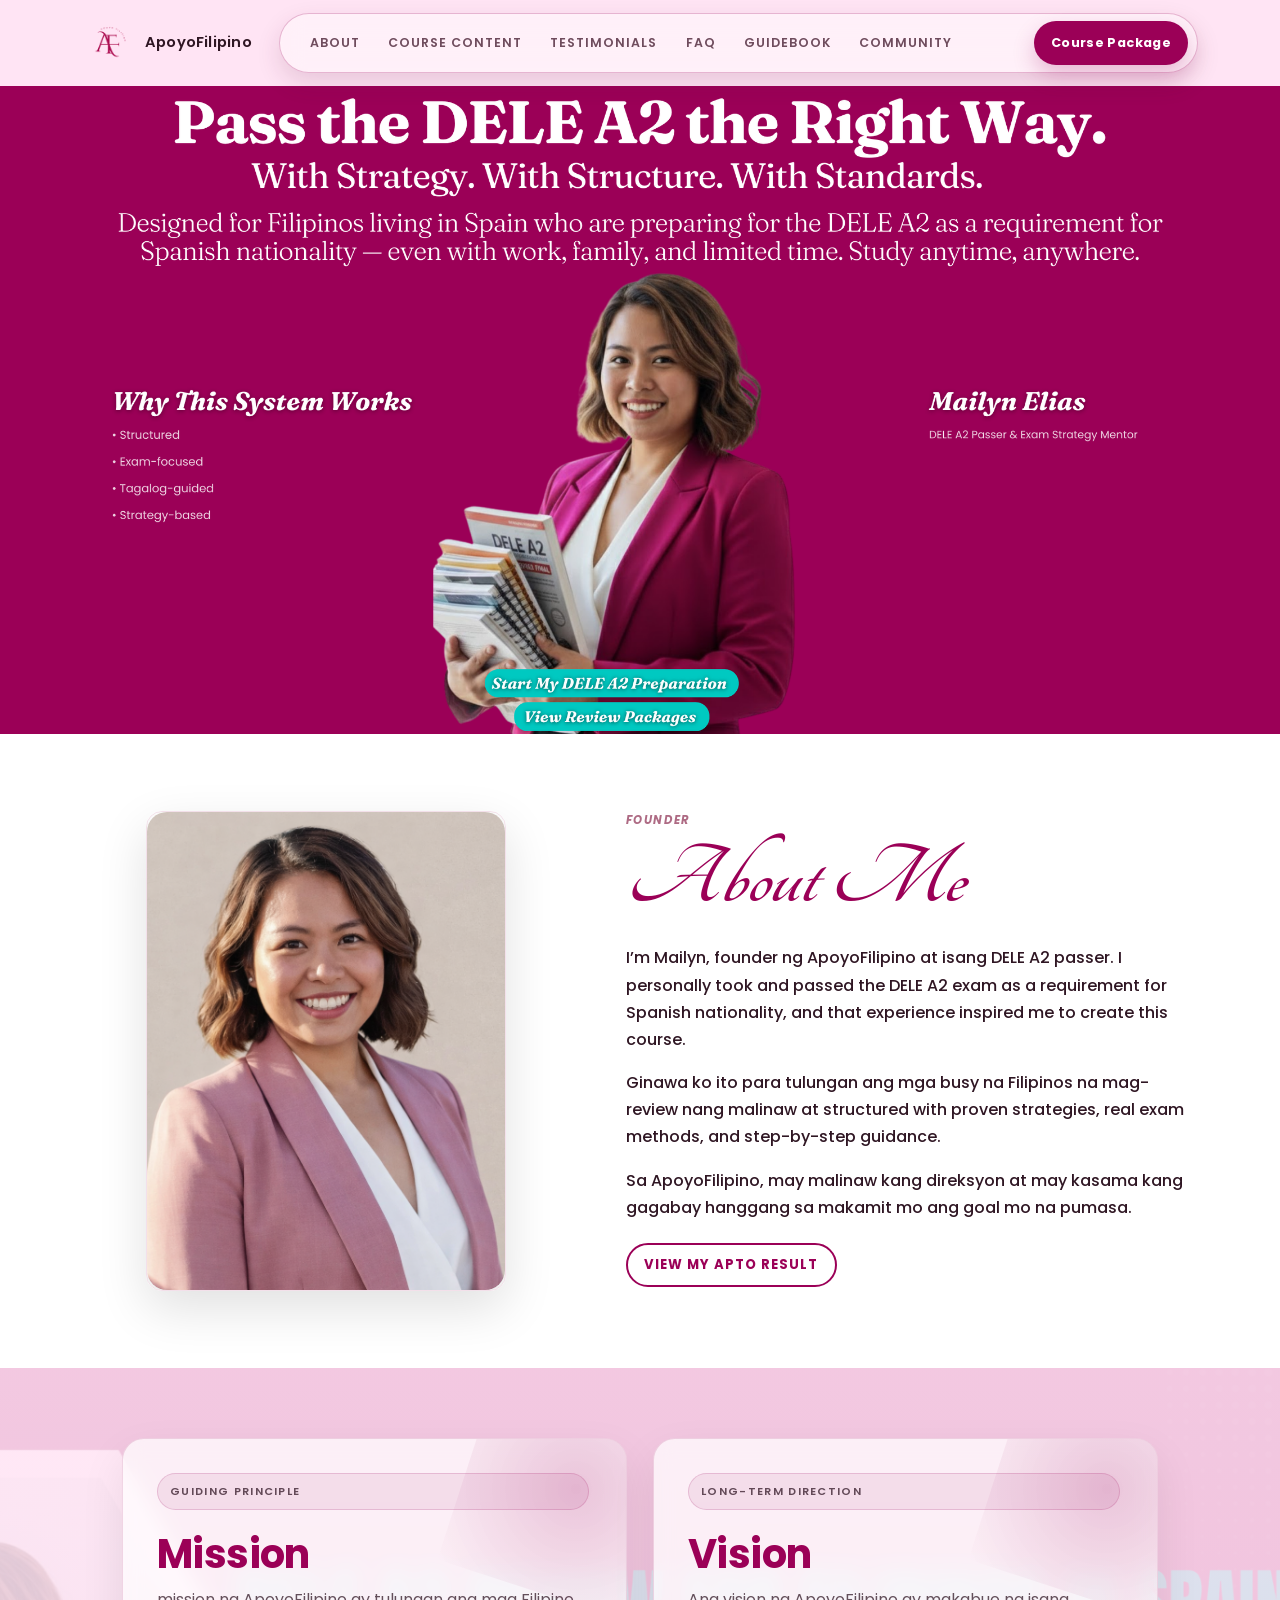
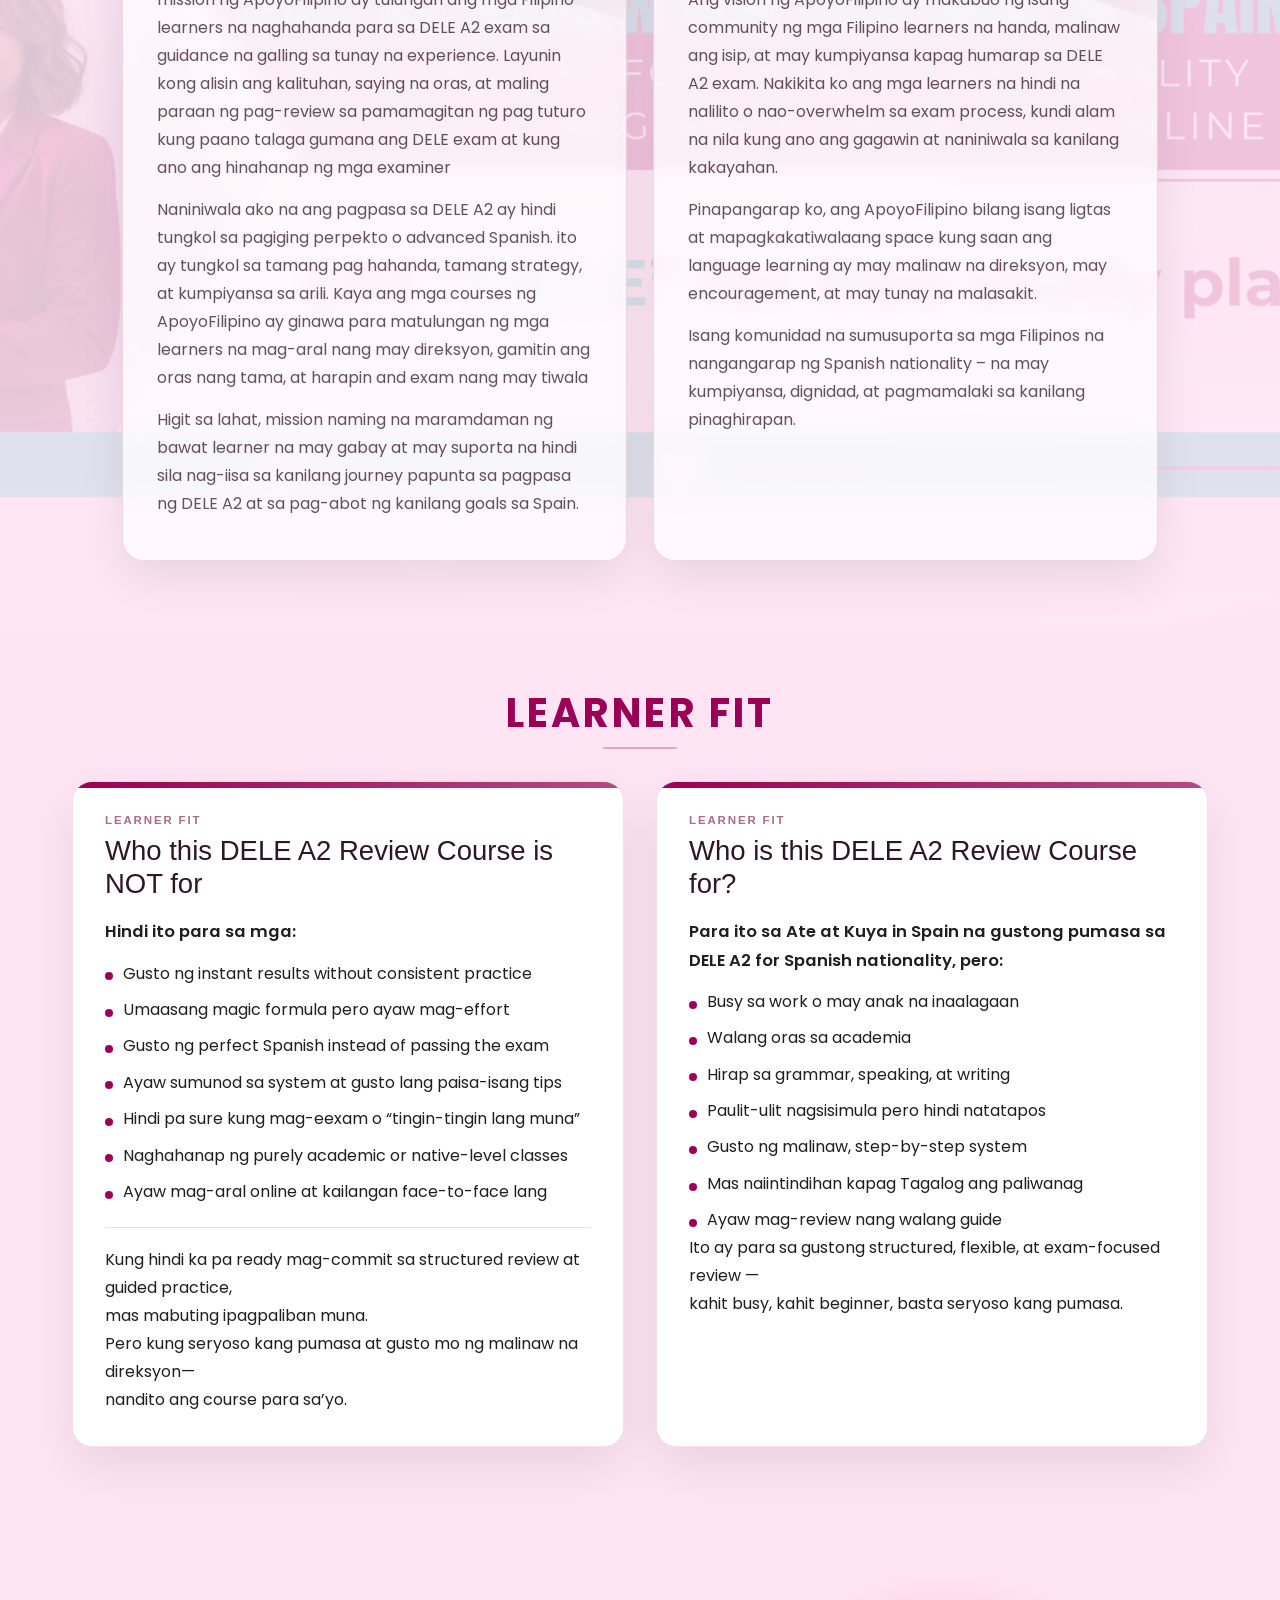
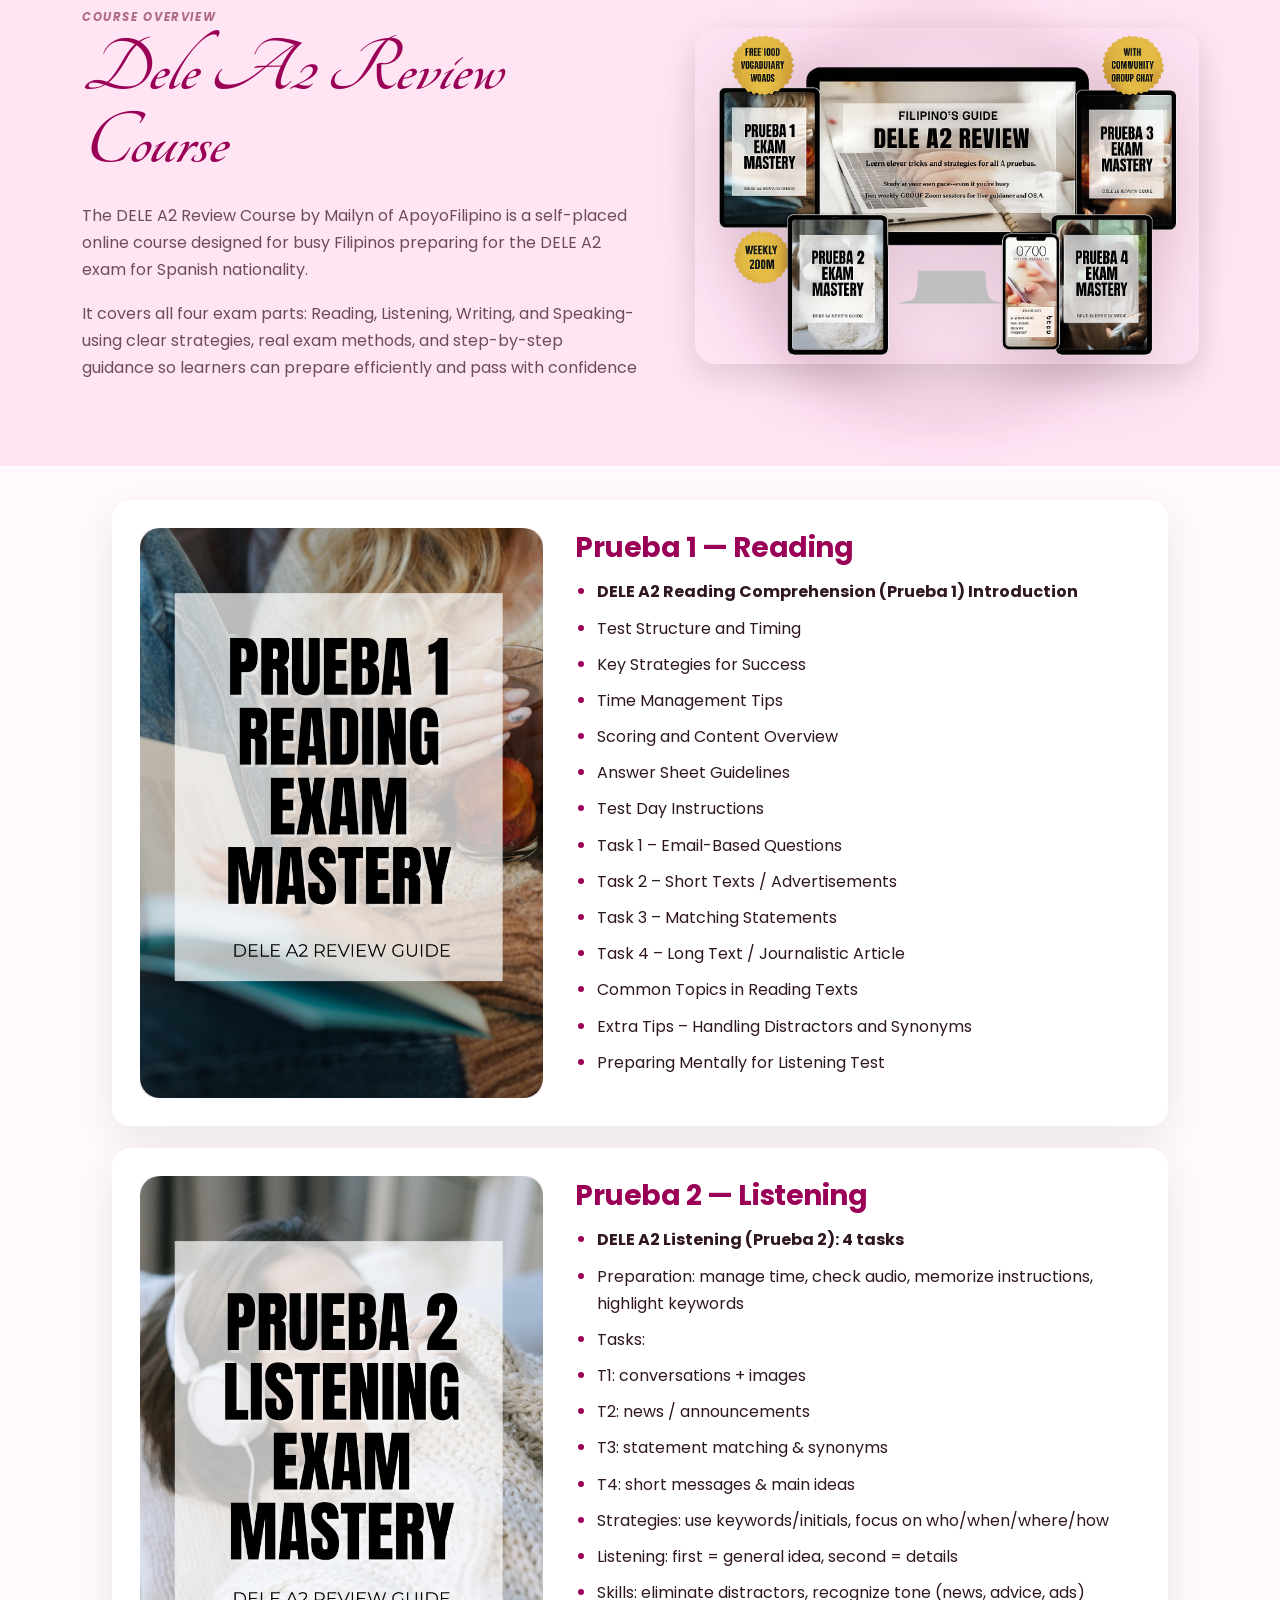
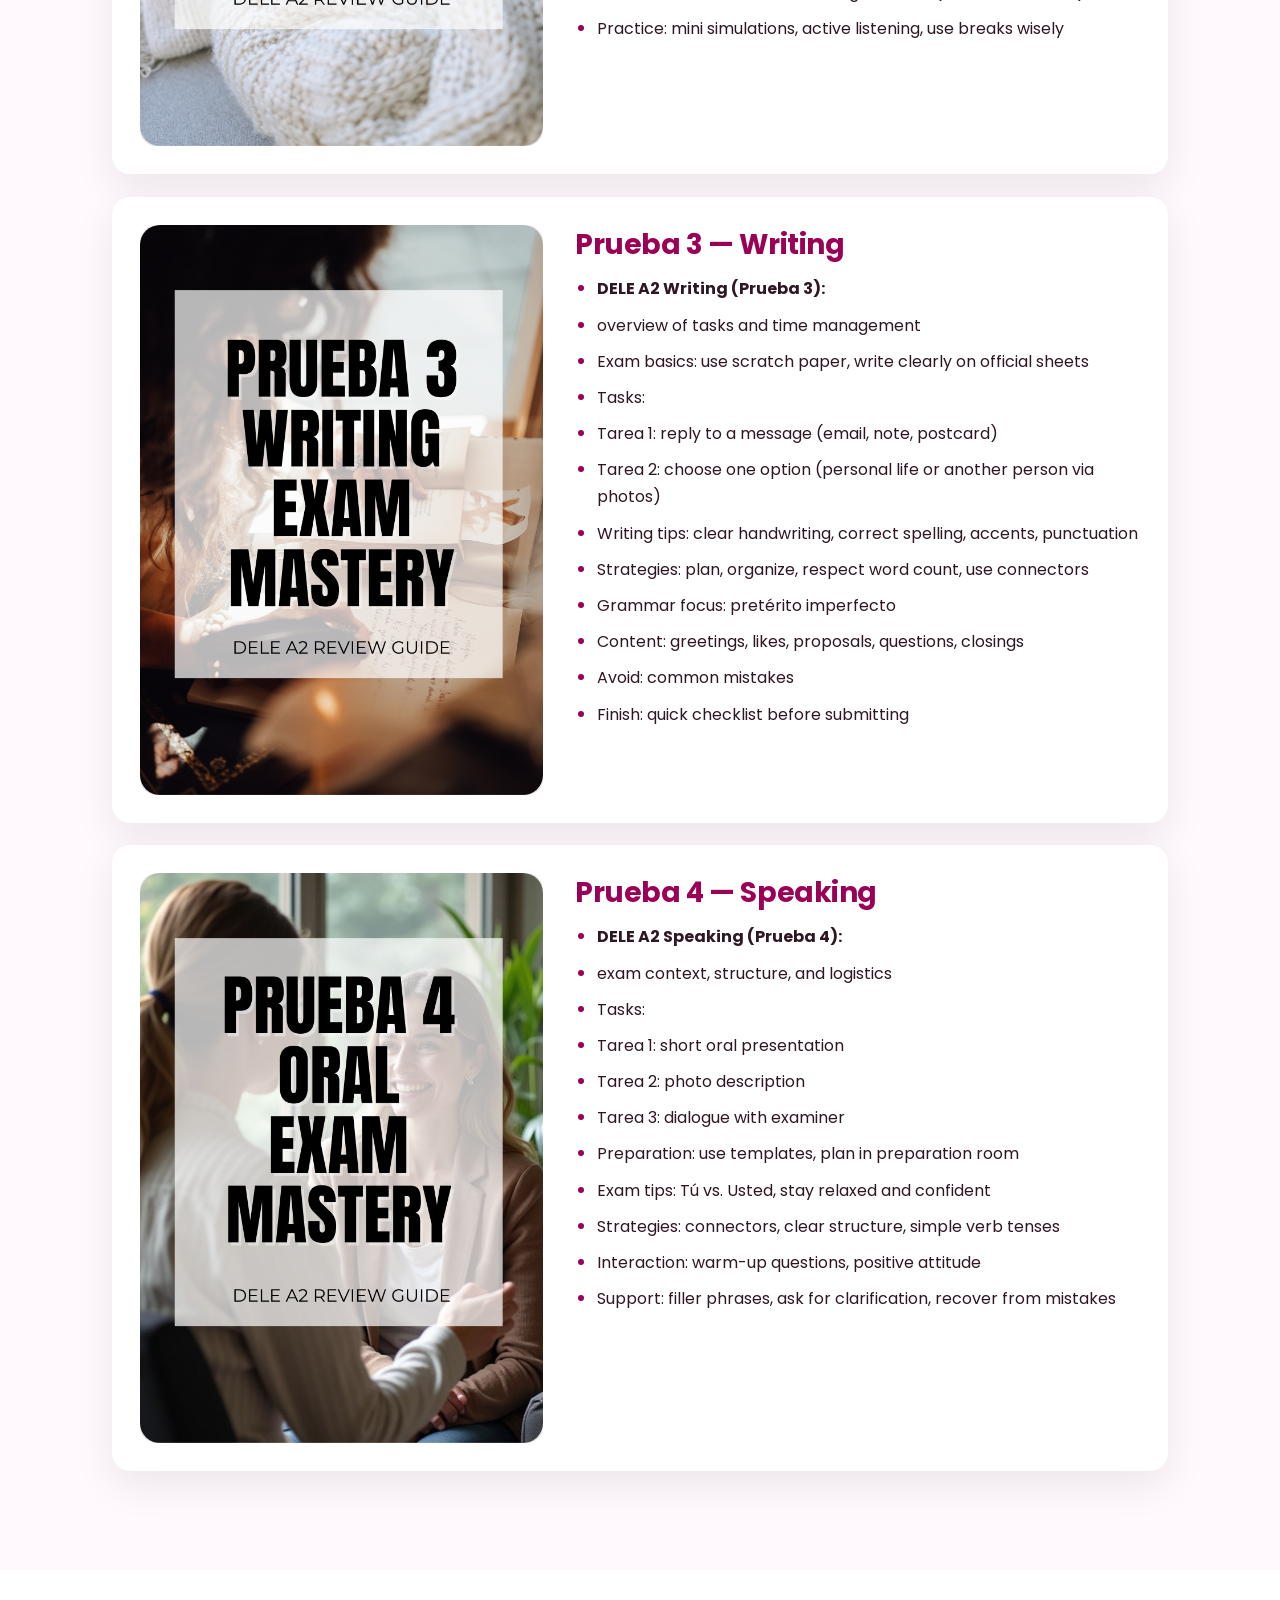
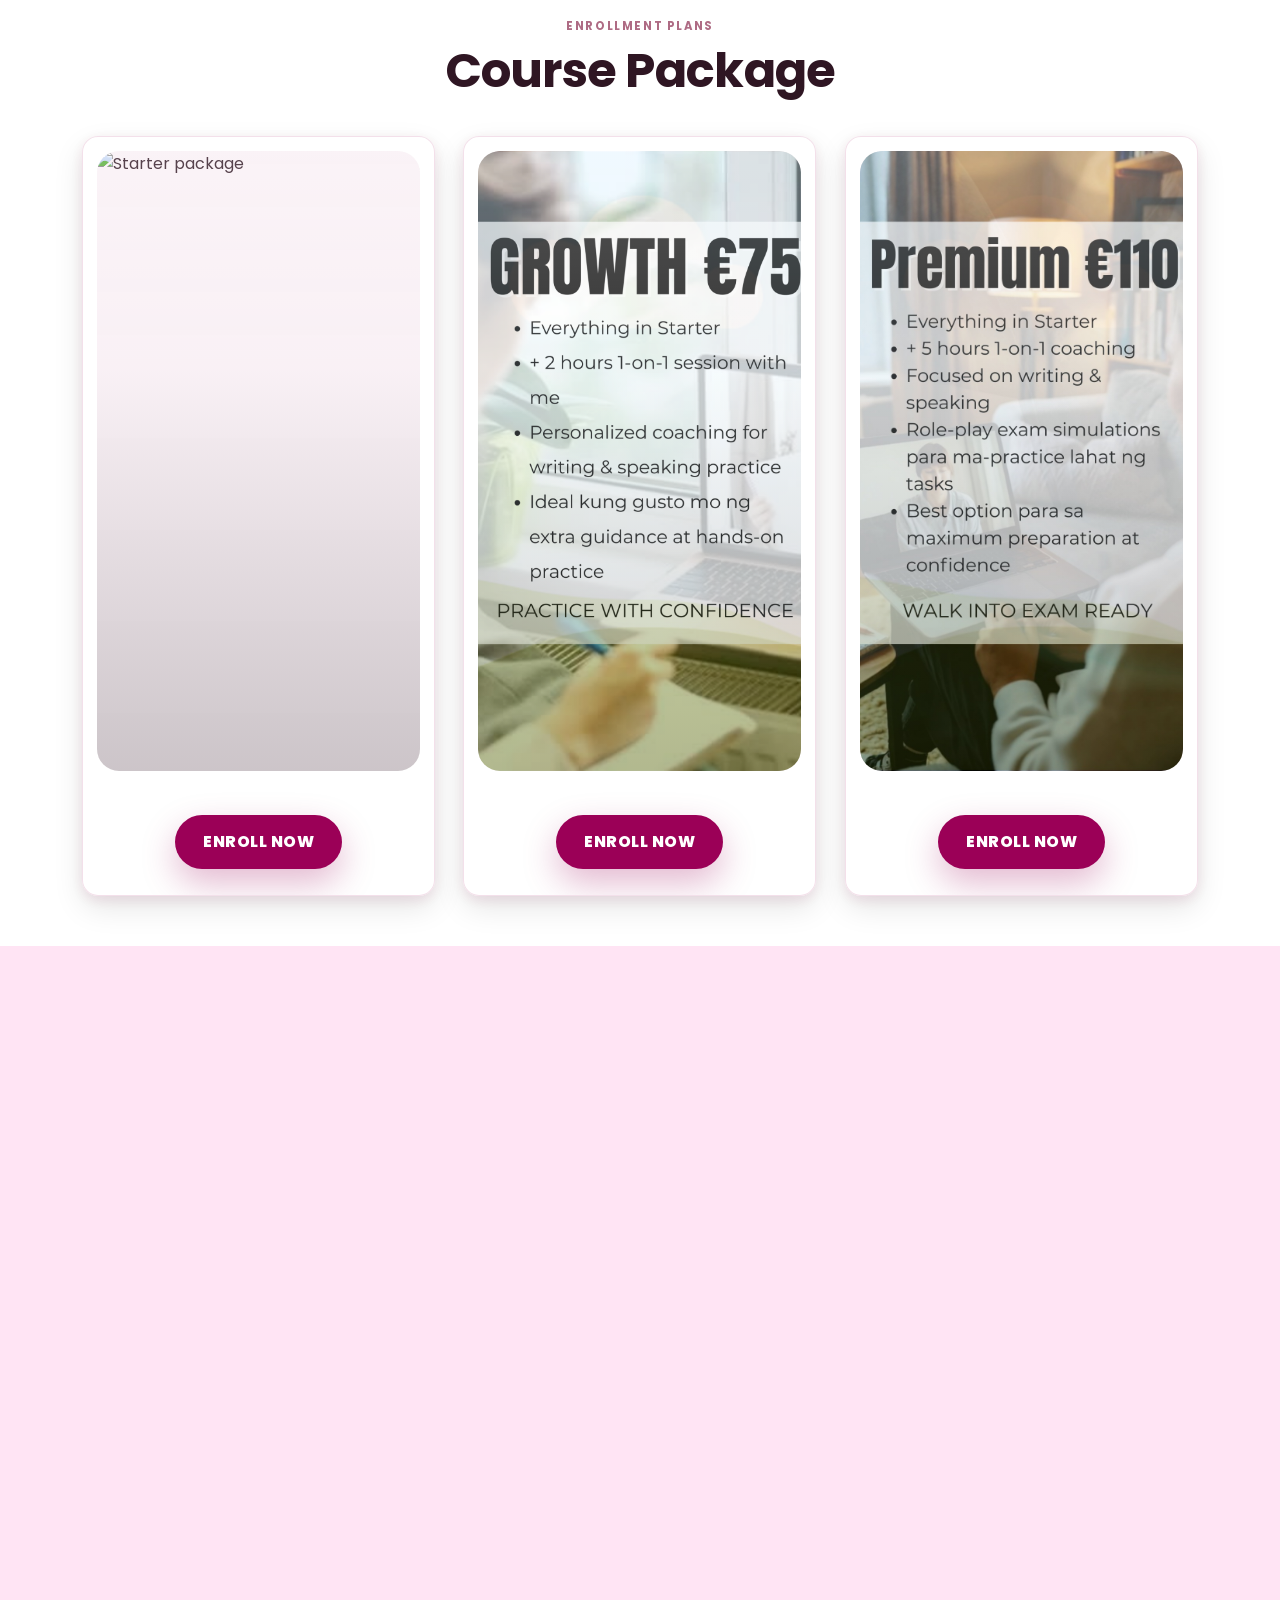
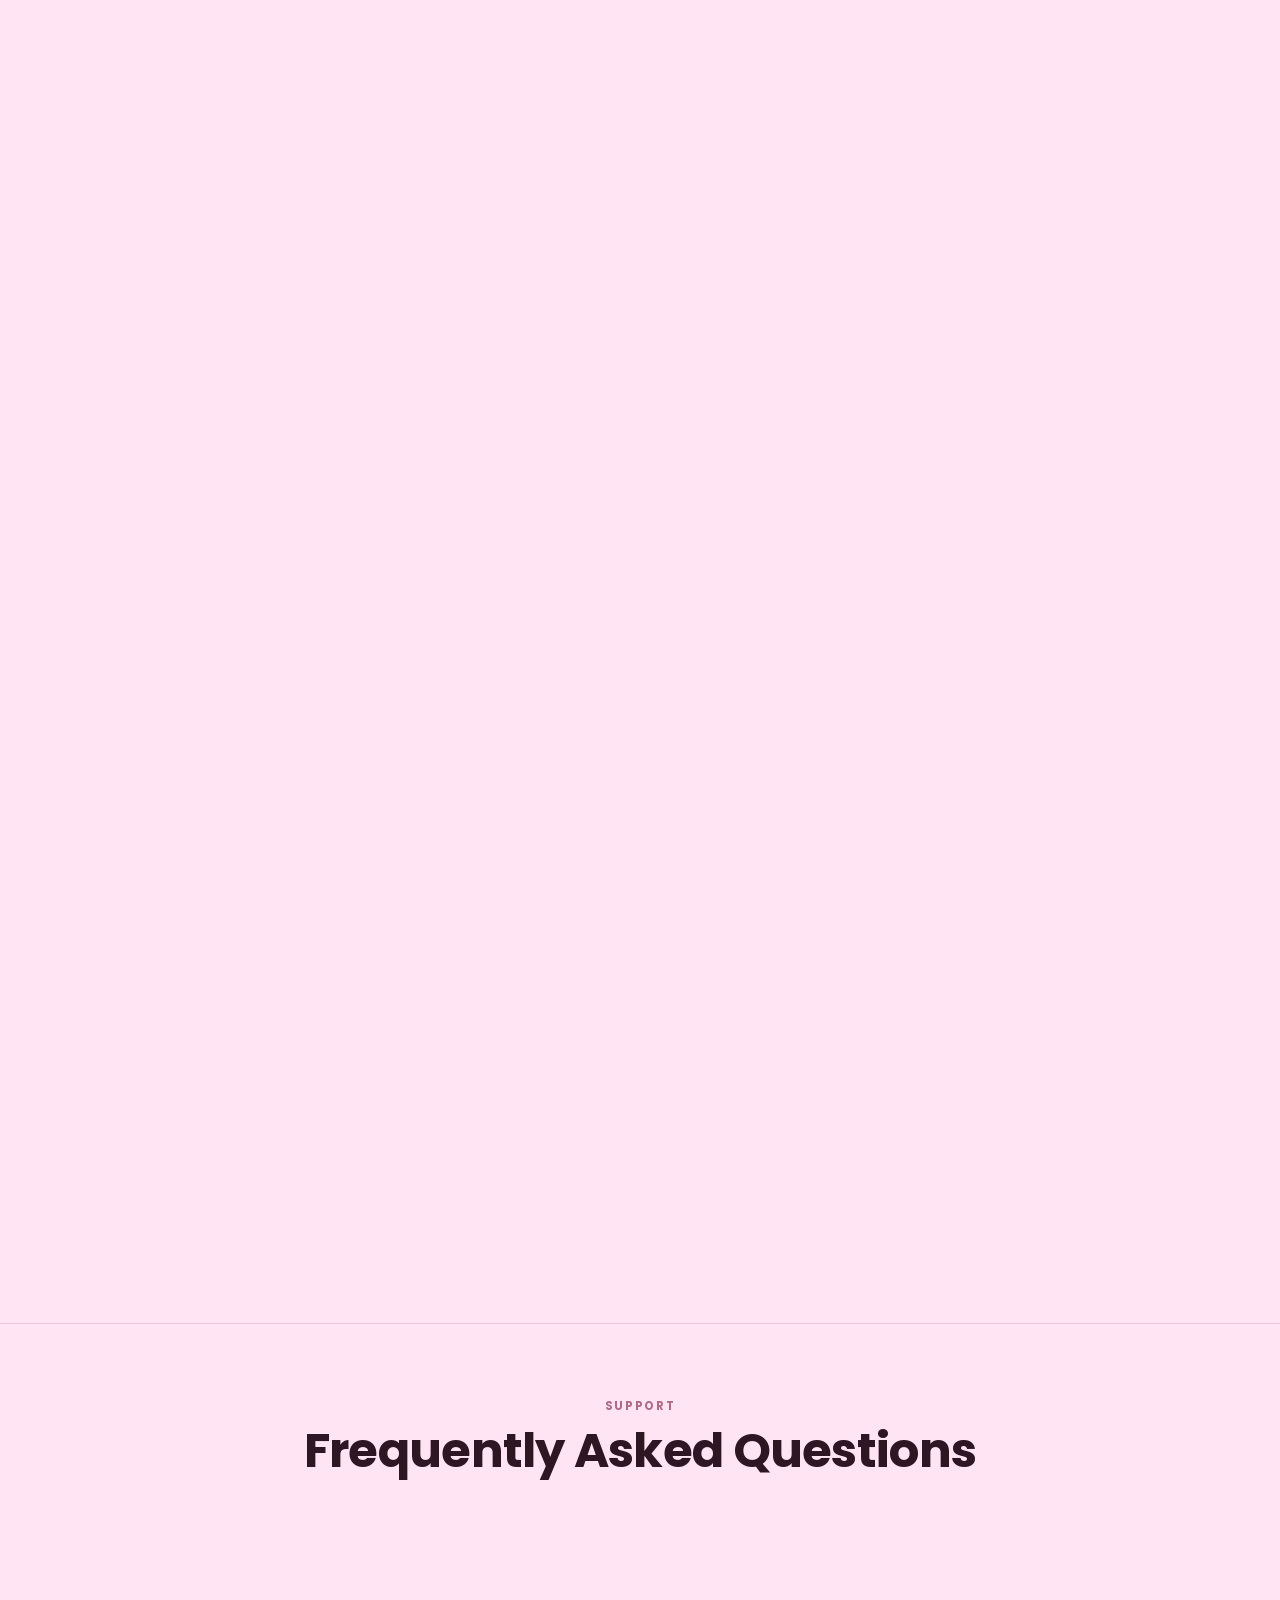
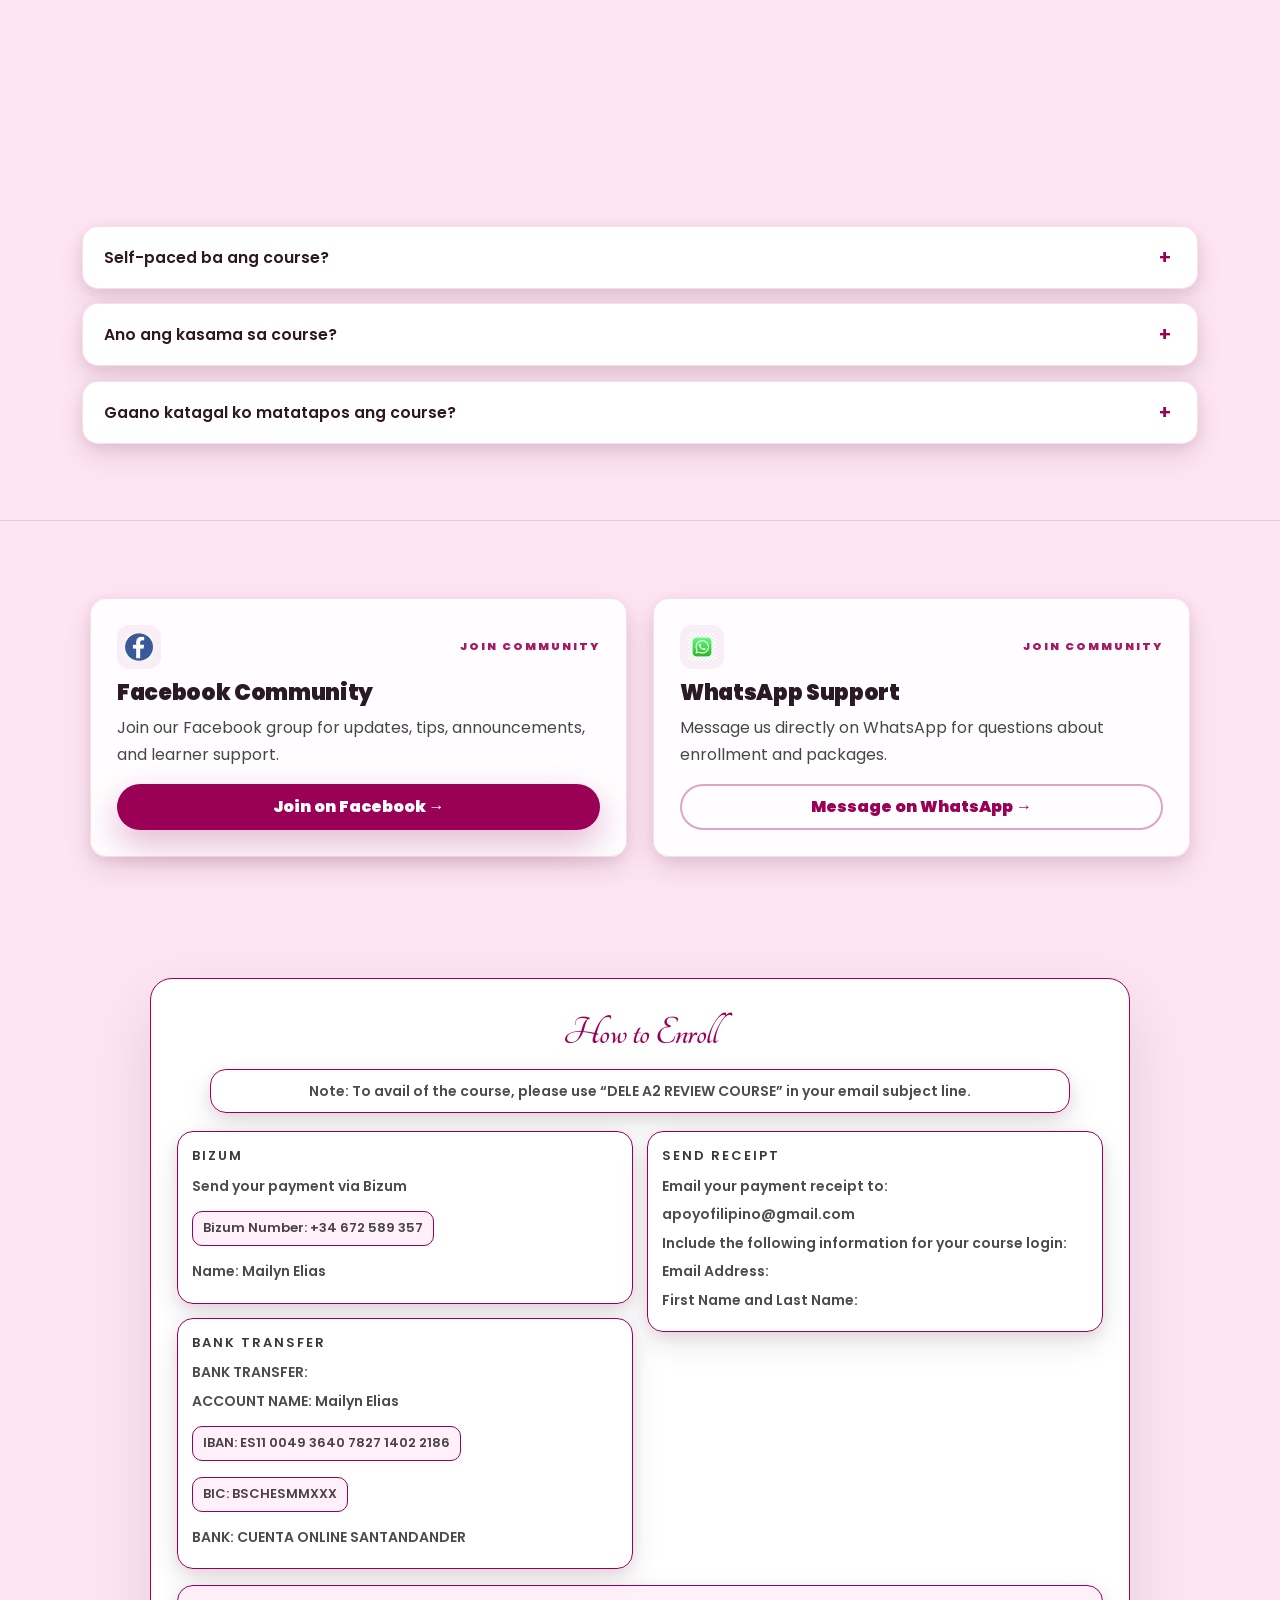
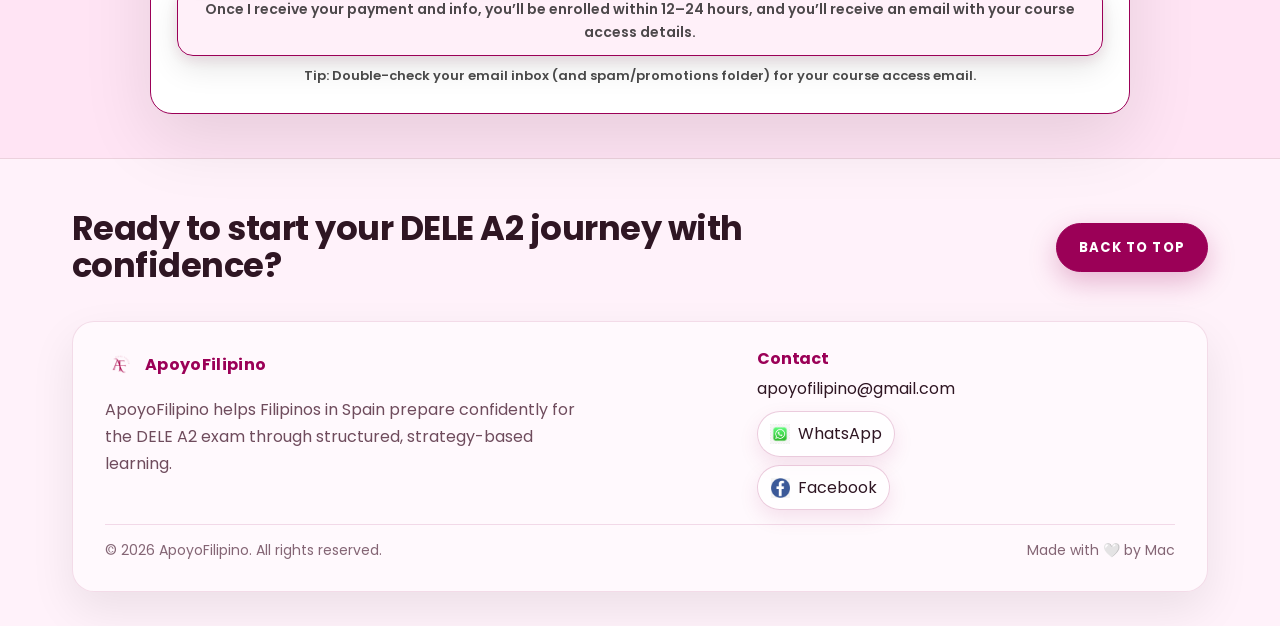
==== commit 6835b429: "Fix 110 image to use 110.jpeg" ====
--- a/index.html
+++ b/index.html
@@ -395,7 +395,7 @@
 
         <article class="priceCard reveal" style="--d: 180ms">
           <div class="priceCard__media">
-            <img class="price__img" src="/images/110.png" alt="Premium package" />
+            <img class="price__img" src="/images/110.jpeg" alt="Premium package" />
             <div class="priceCard__glass"></div>
           </div>
           <div class="priceCard__cta">
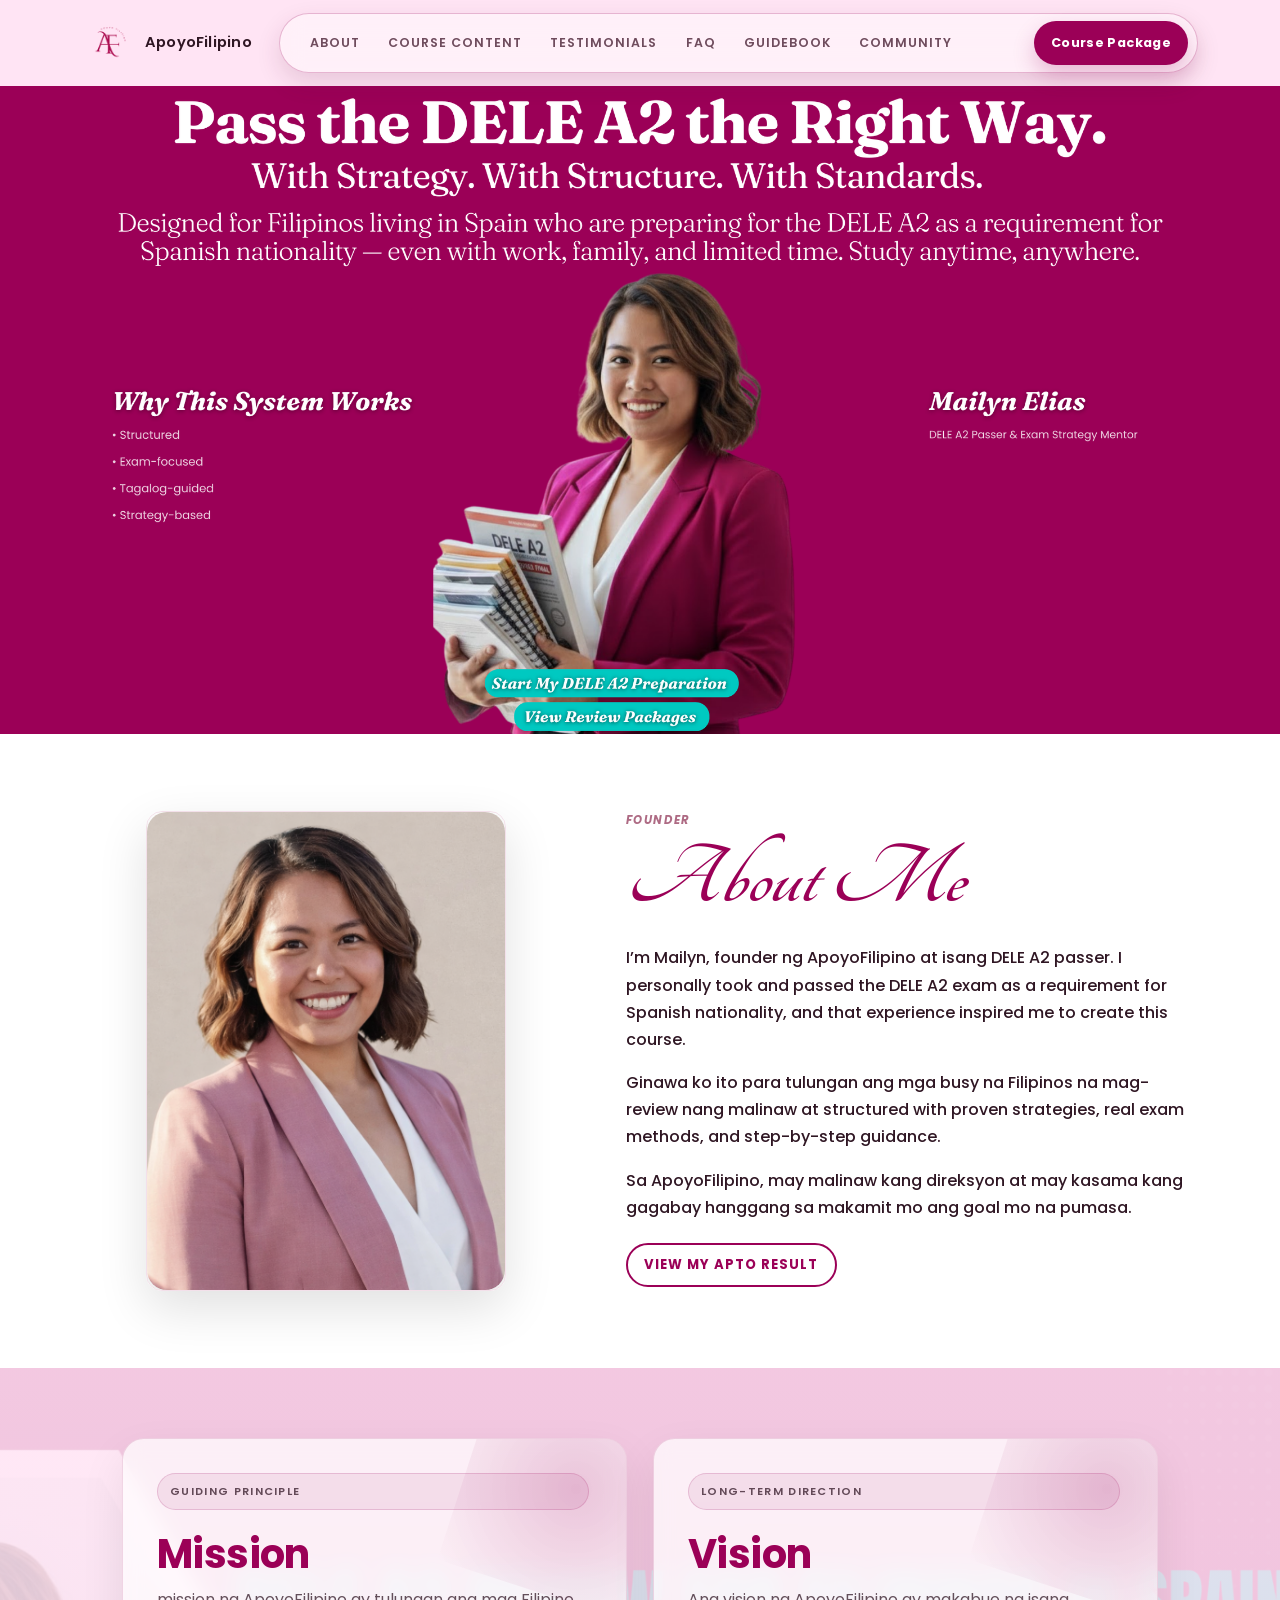
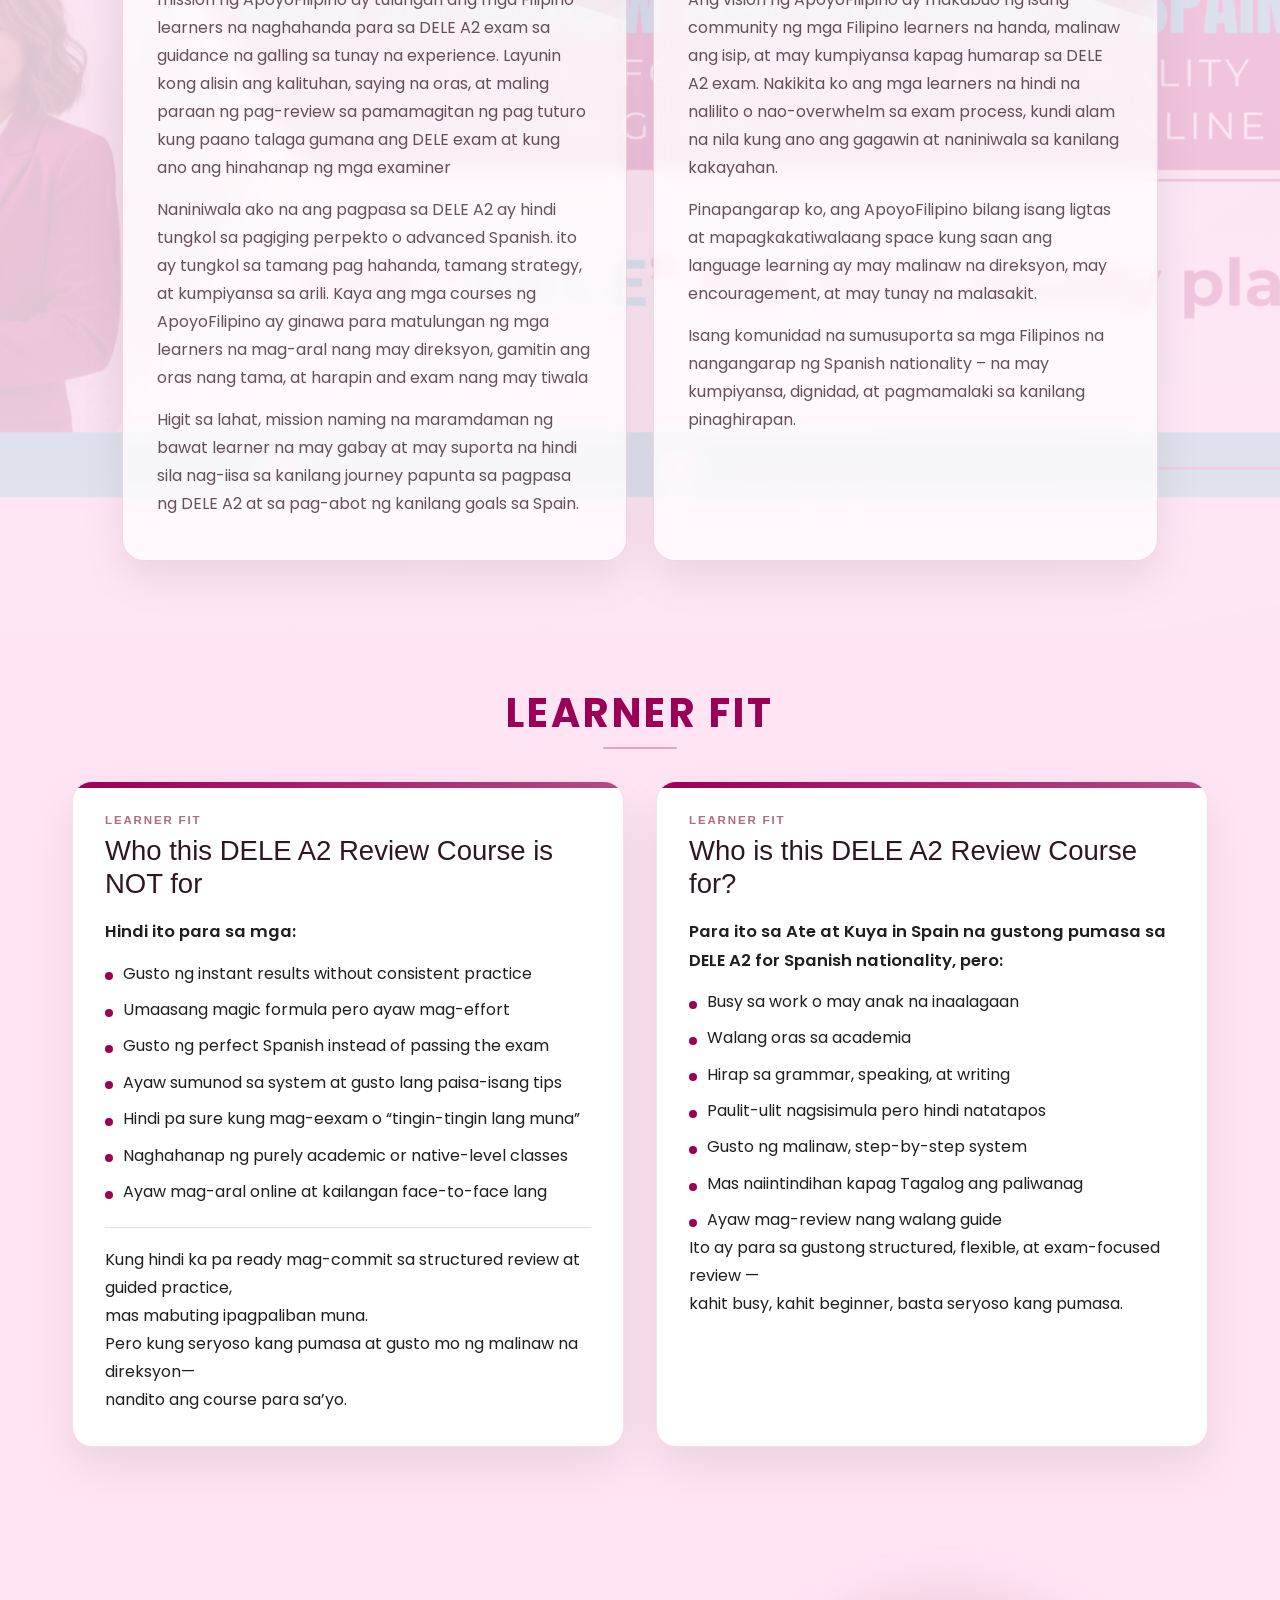
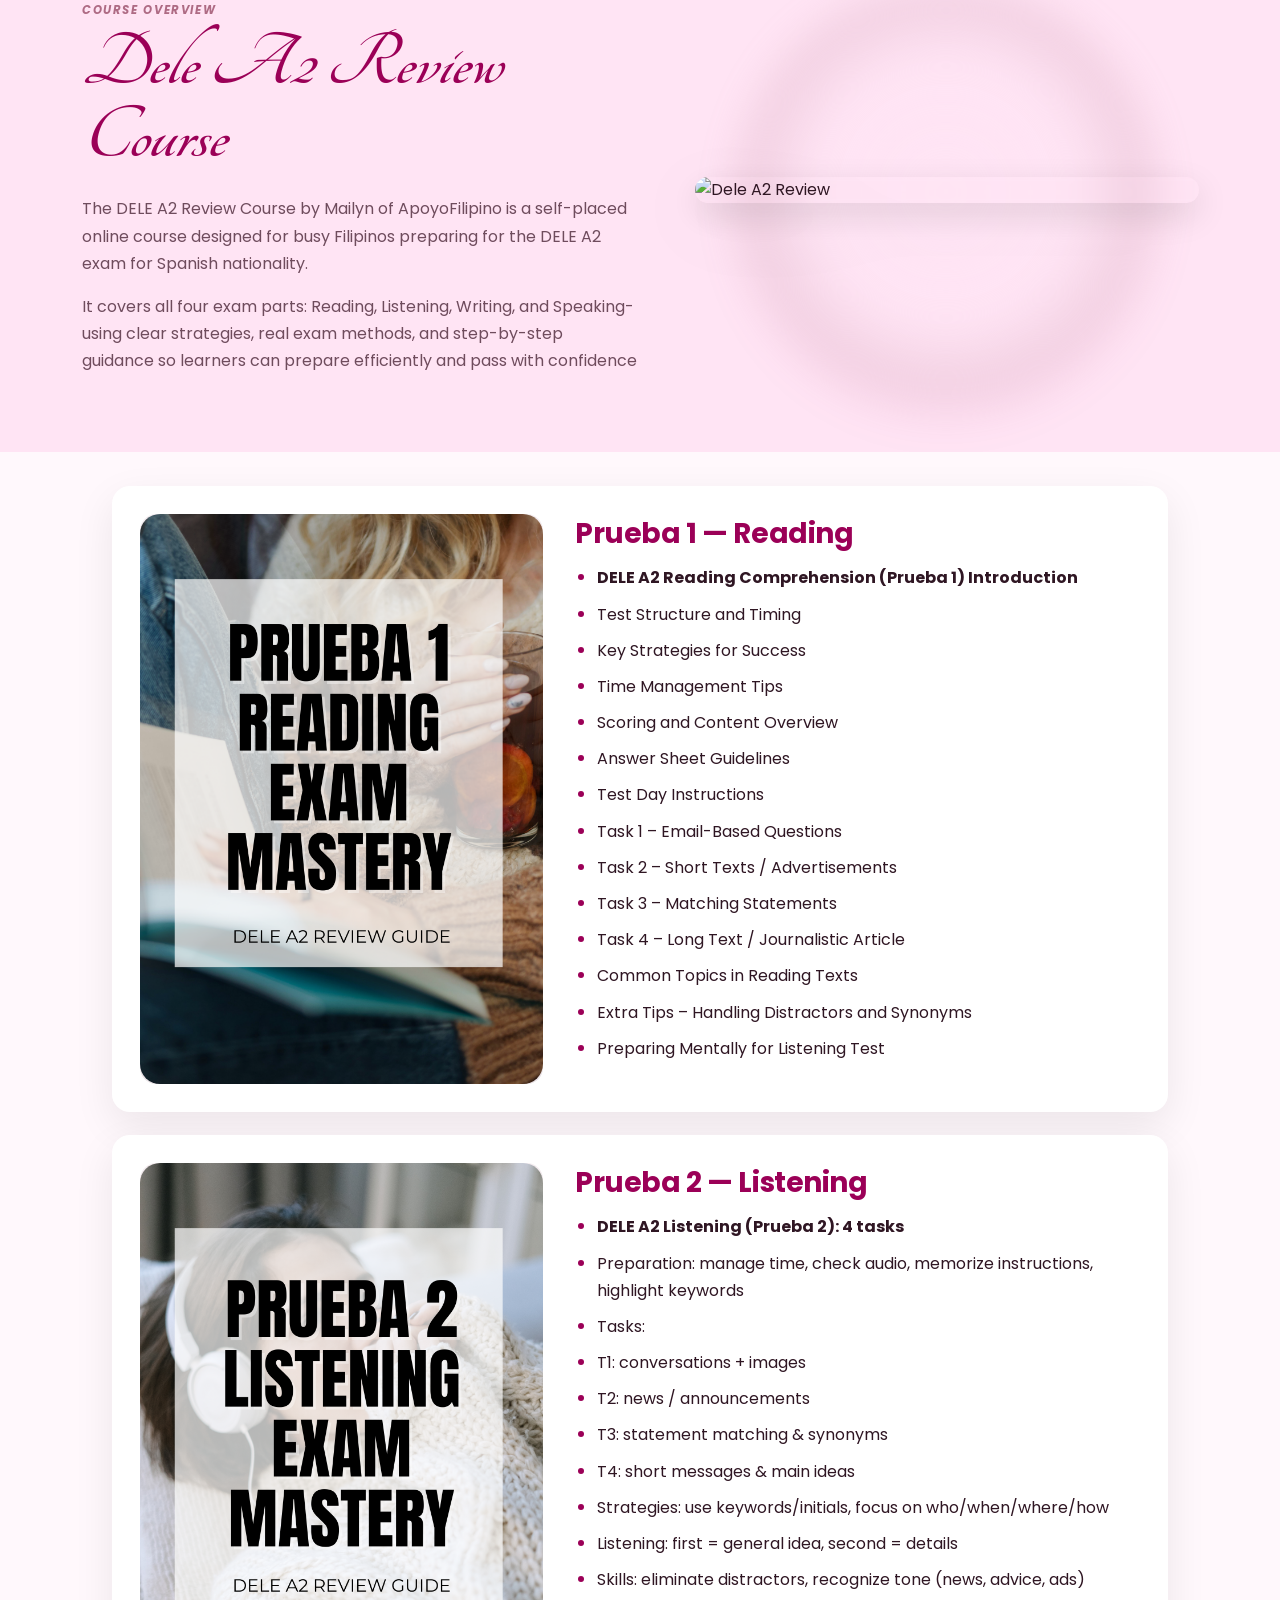
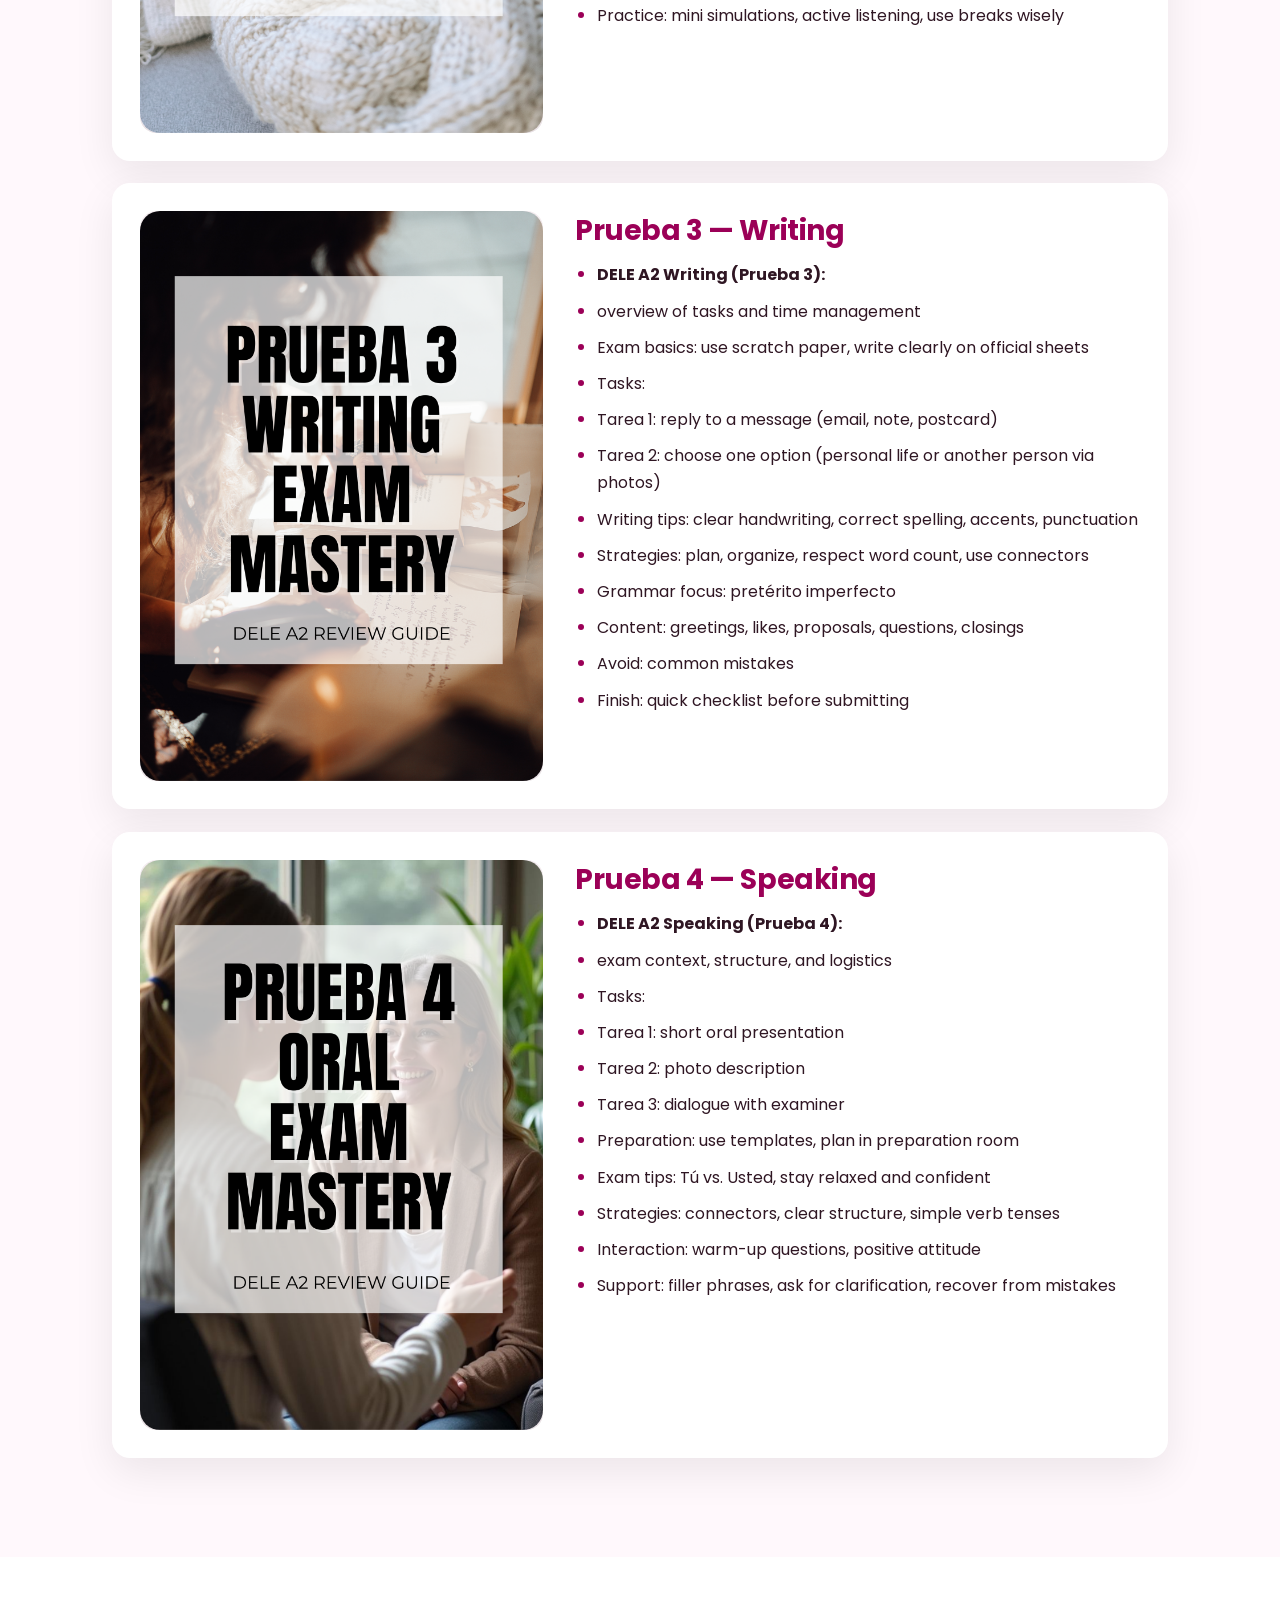
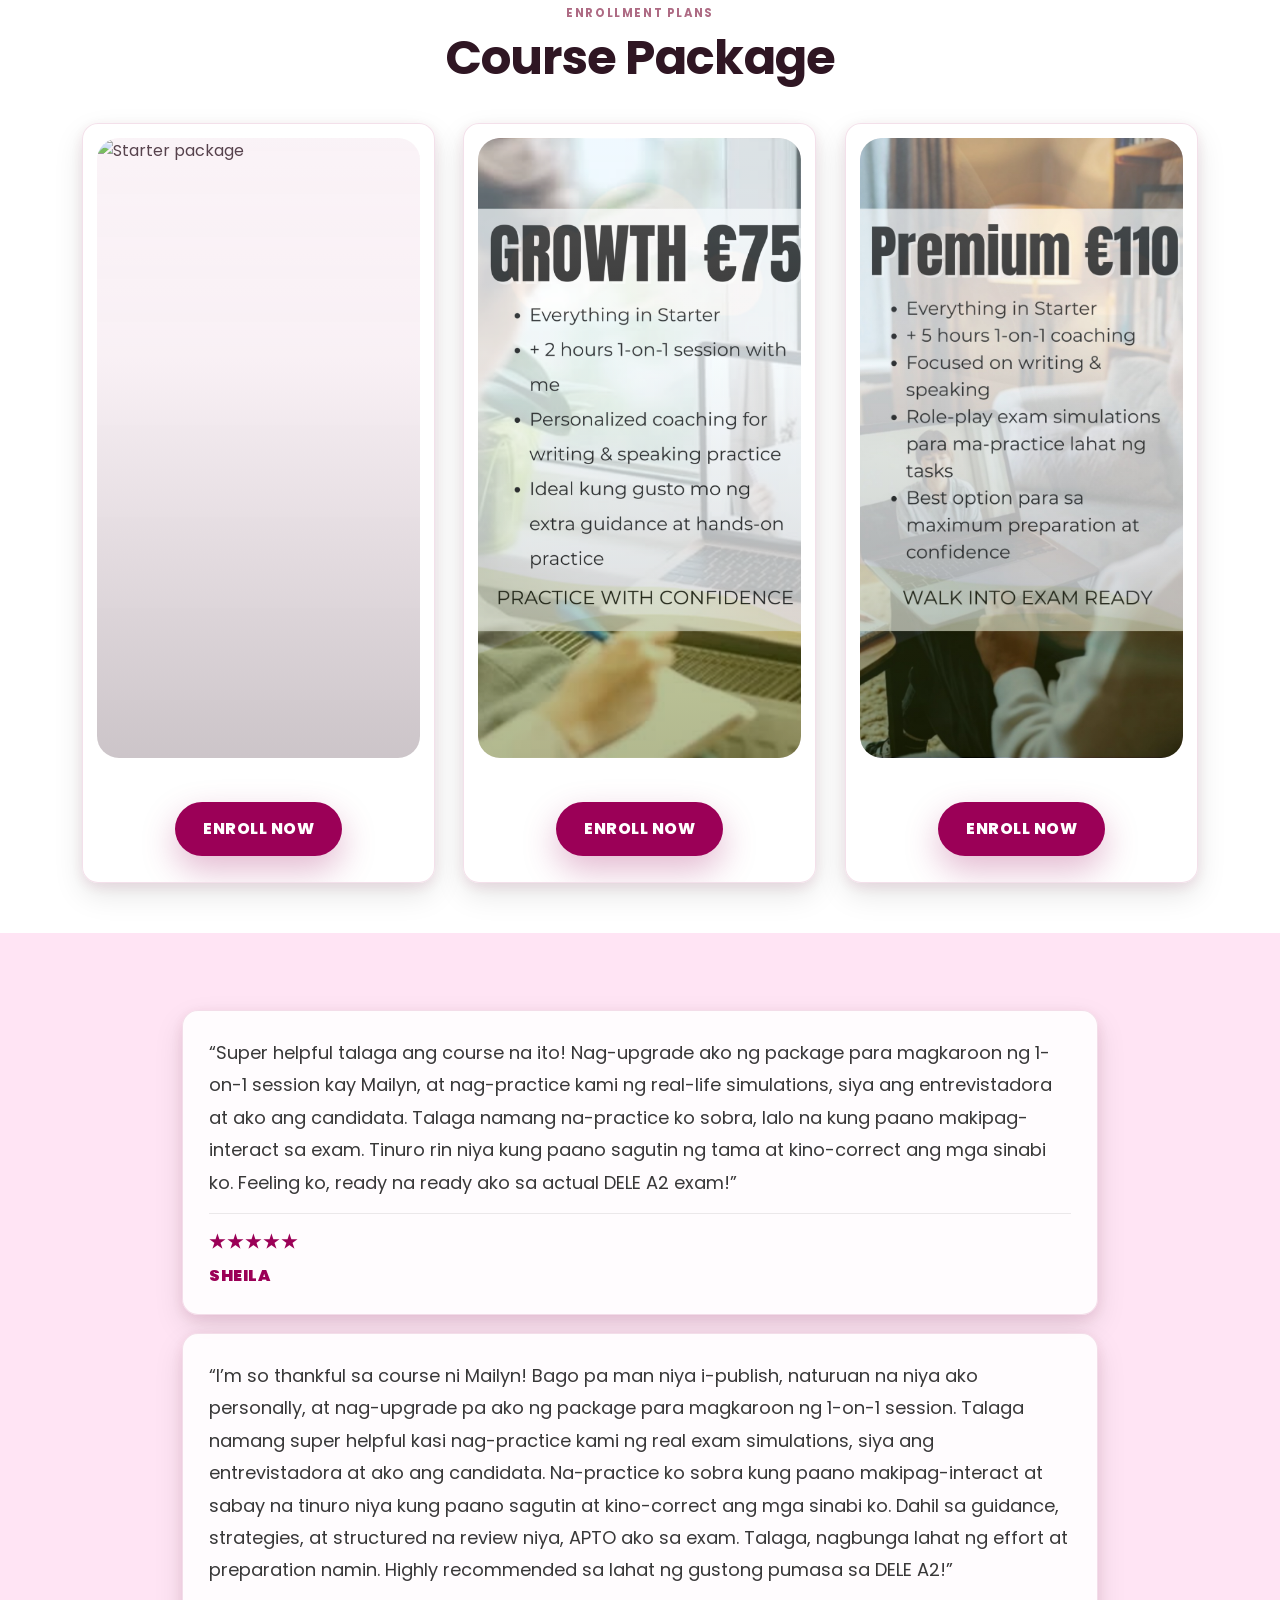
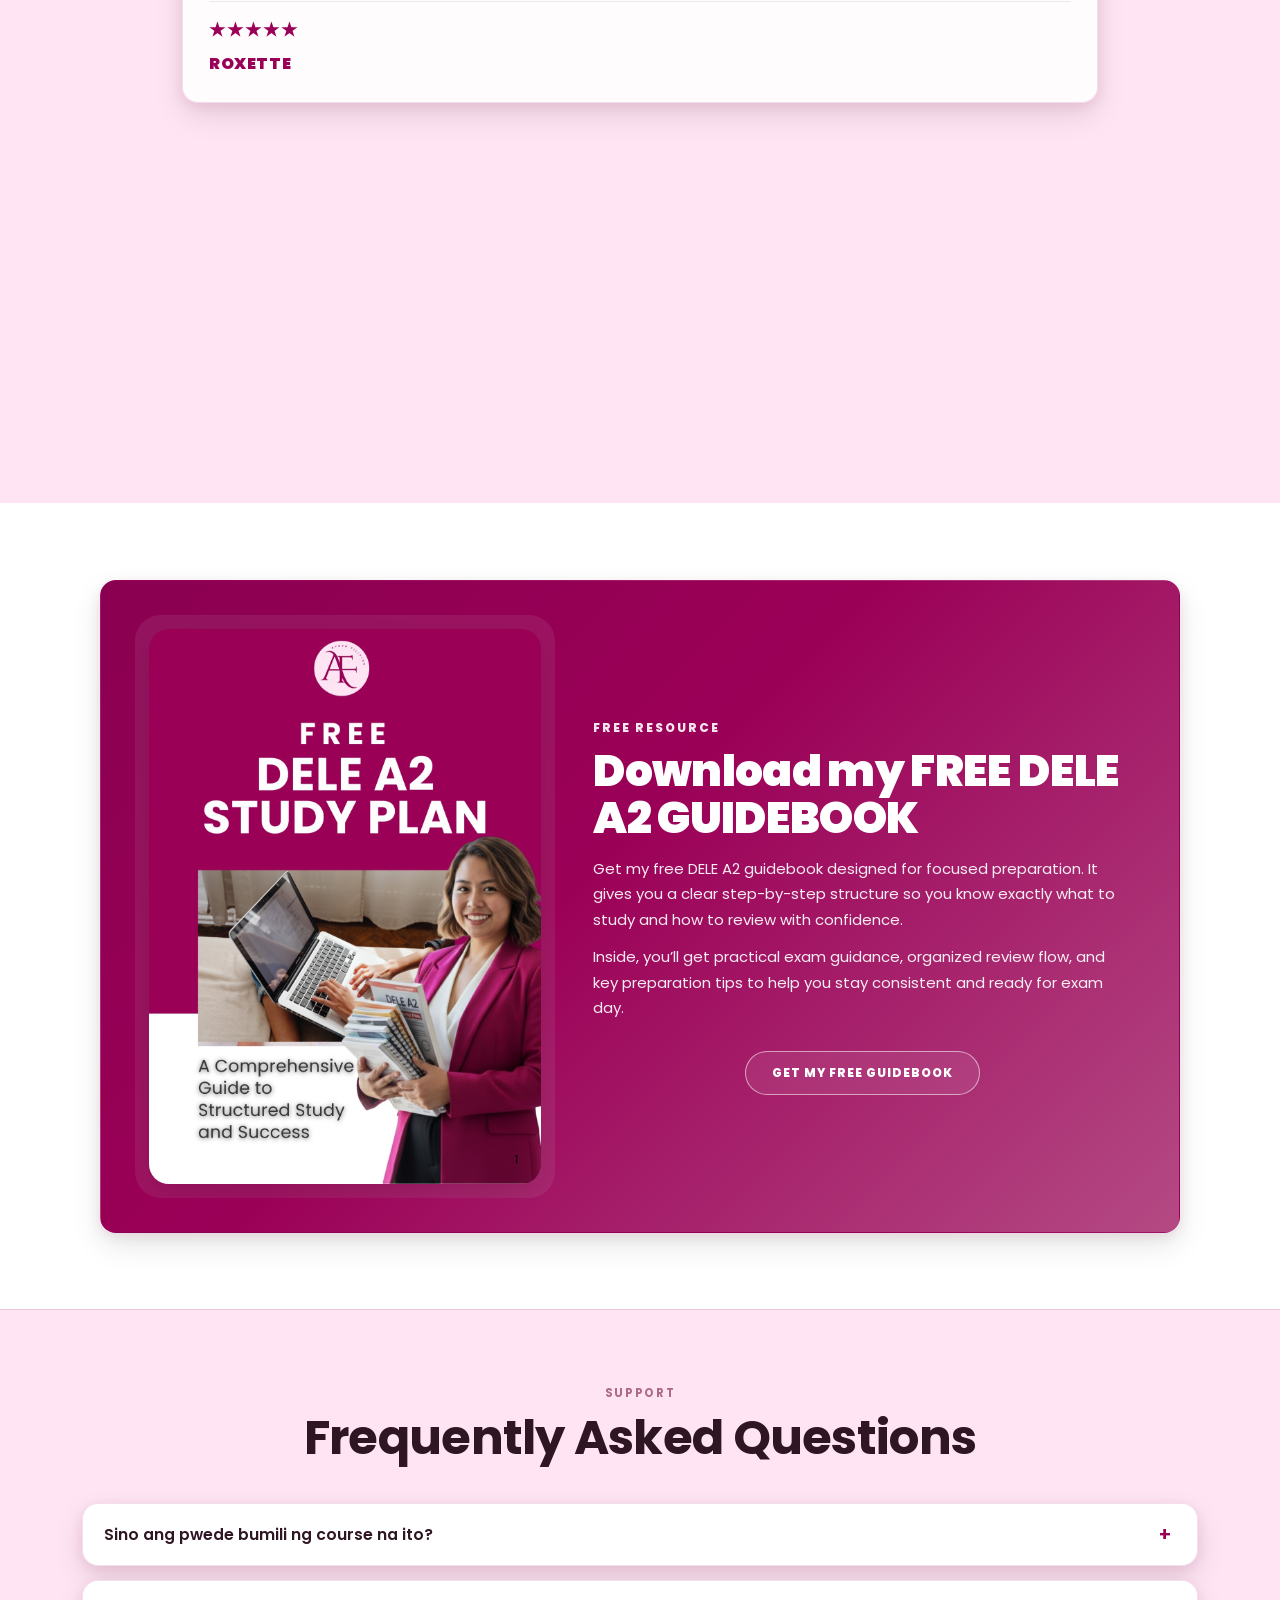
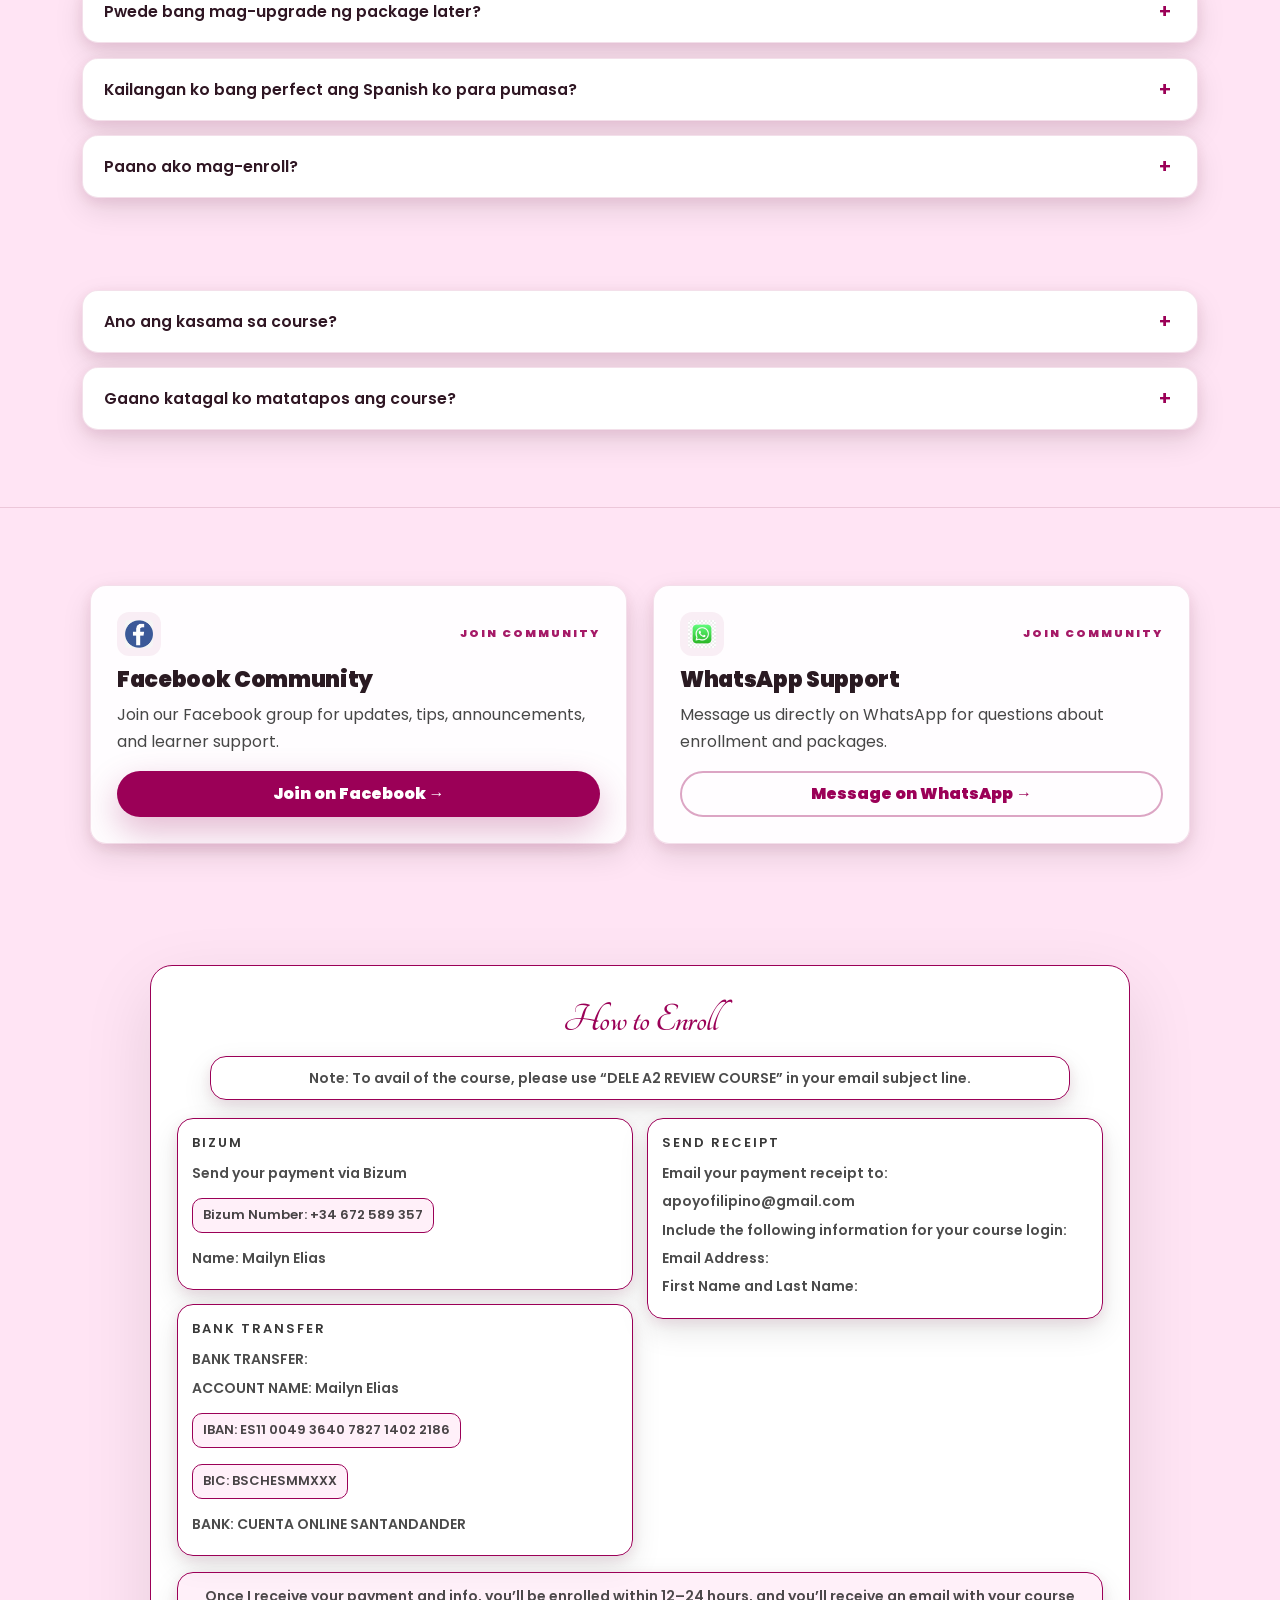
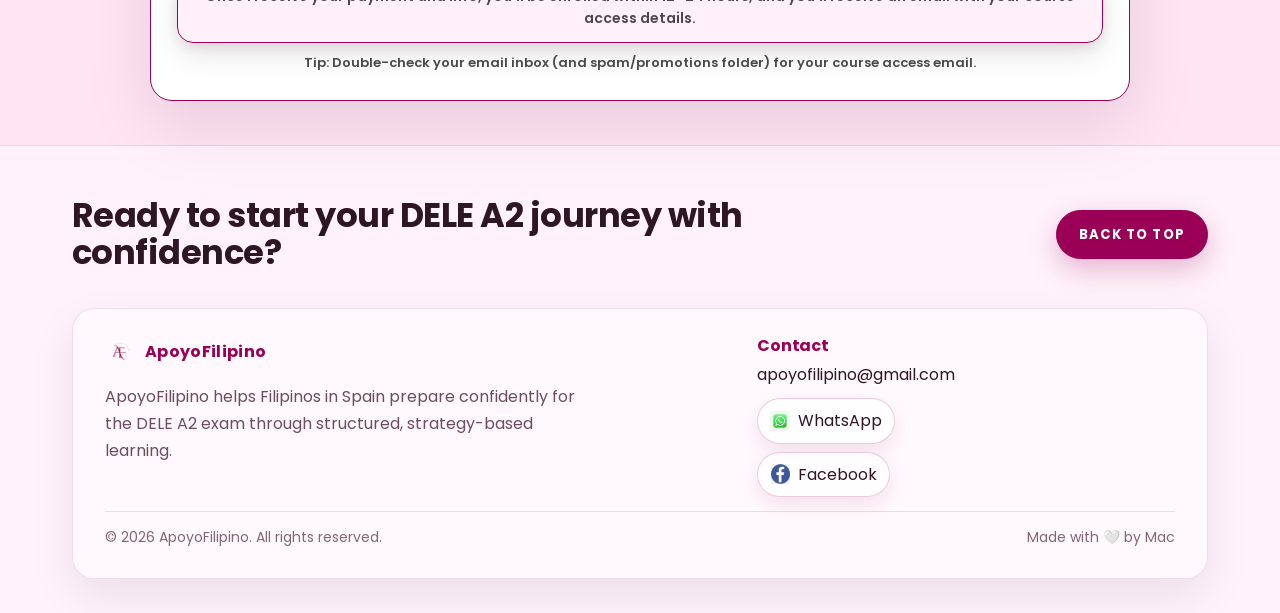
==== commit 811c4151: "Update FAQ course inclusions content" ====
--- a/index.html
+++ b/index.html
@@ -610,9 +610,8 @@
                 <li>Lahat ng 4 DELE A2 pruebas (Reading, Listening, Writing, Speaking) copies</li>
                 <li>Step-by-step strategies</li>
                 <li>Sample answers at task breakdown</li>
-                <li>Free CCSE Guide Book (Instituto Cervantes manual + app walkthrough + sample answer sheet)</li>
                 <li>Bonus: 1,000 DELE A2 vocabulary words</li>
-                <li>Weekly group Zoom</li>
+                <li>With Tagalog video recordings explanations on how to answer every Prueba and tasks.</li>
                 <li>Private community support</li>
               </ul>
             </div>
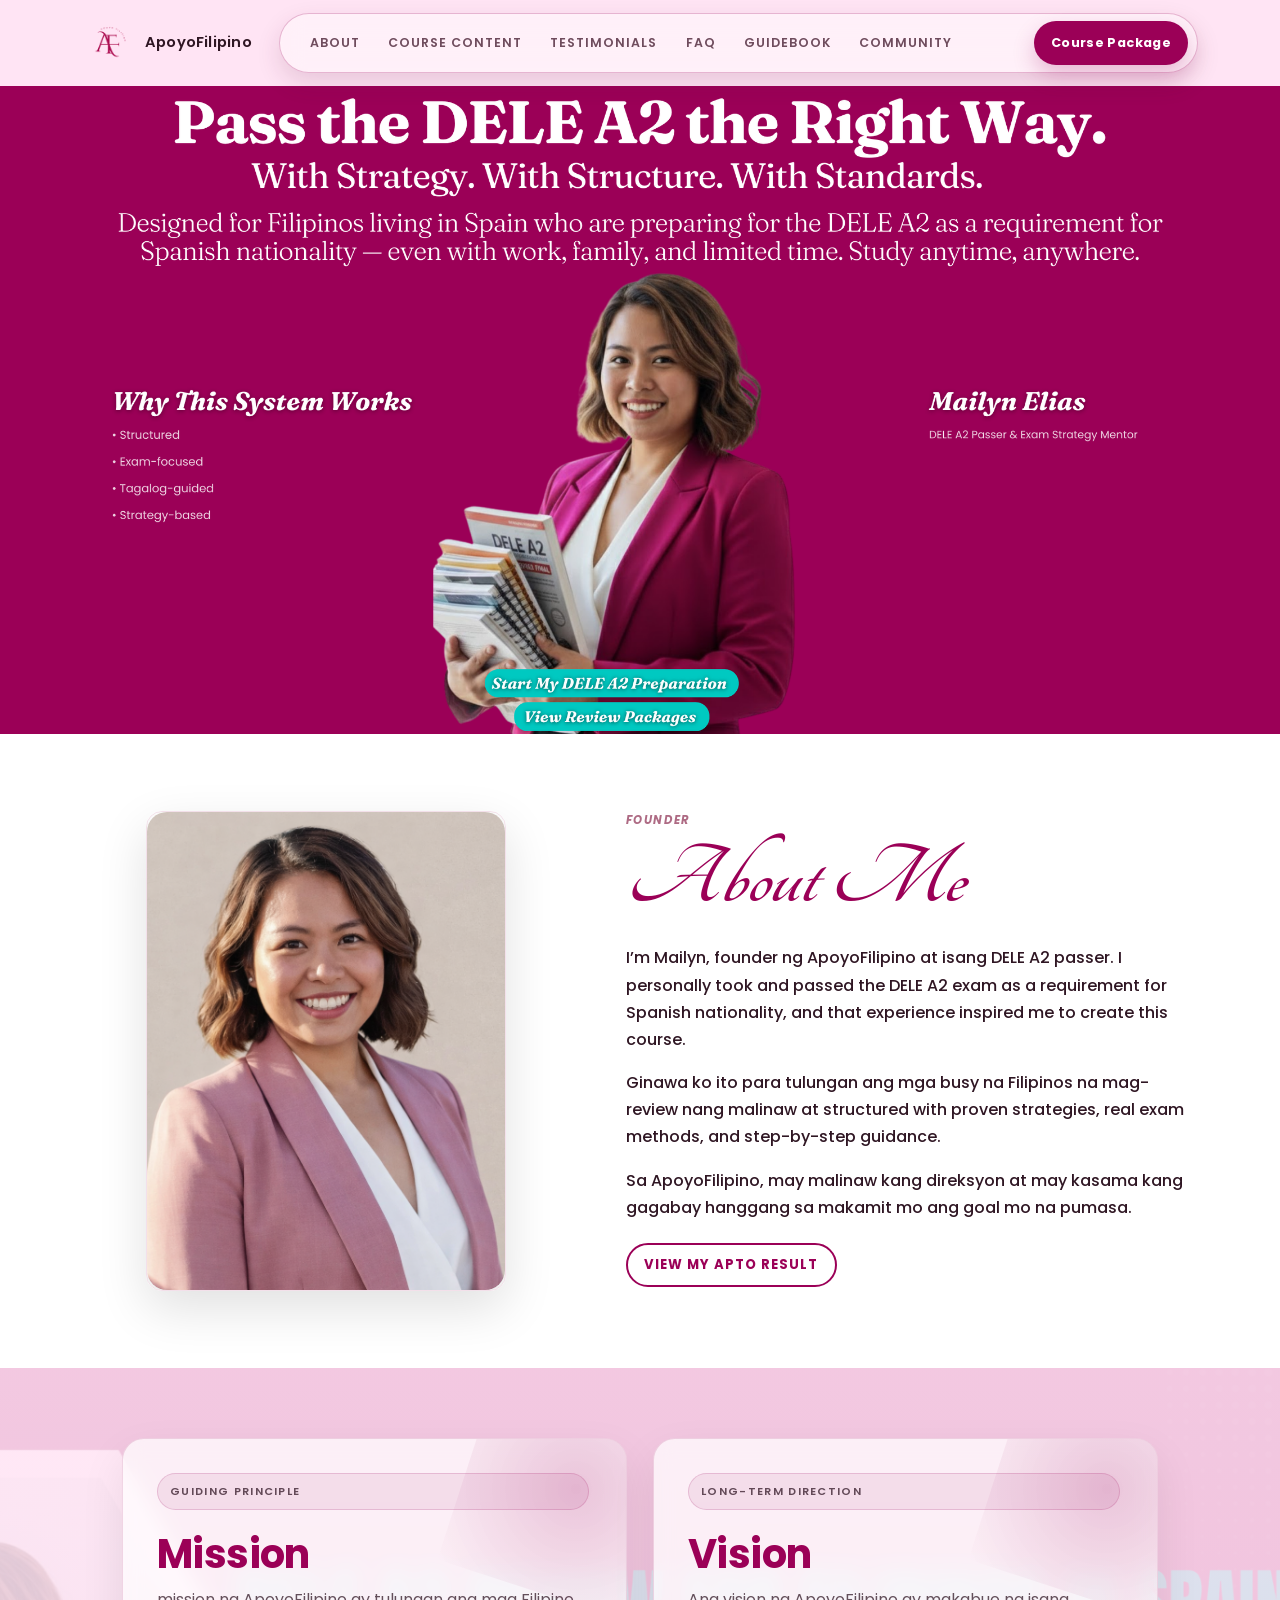
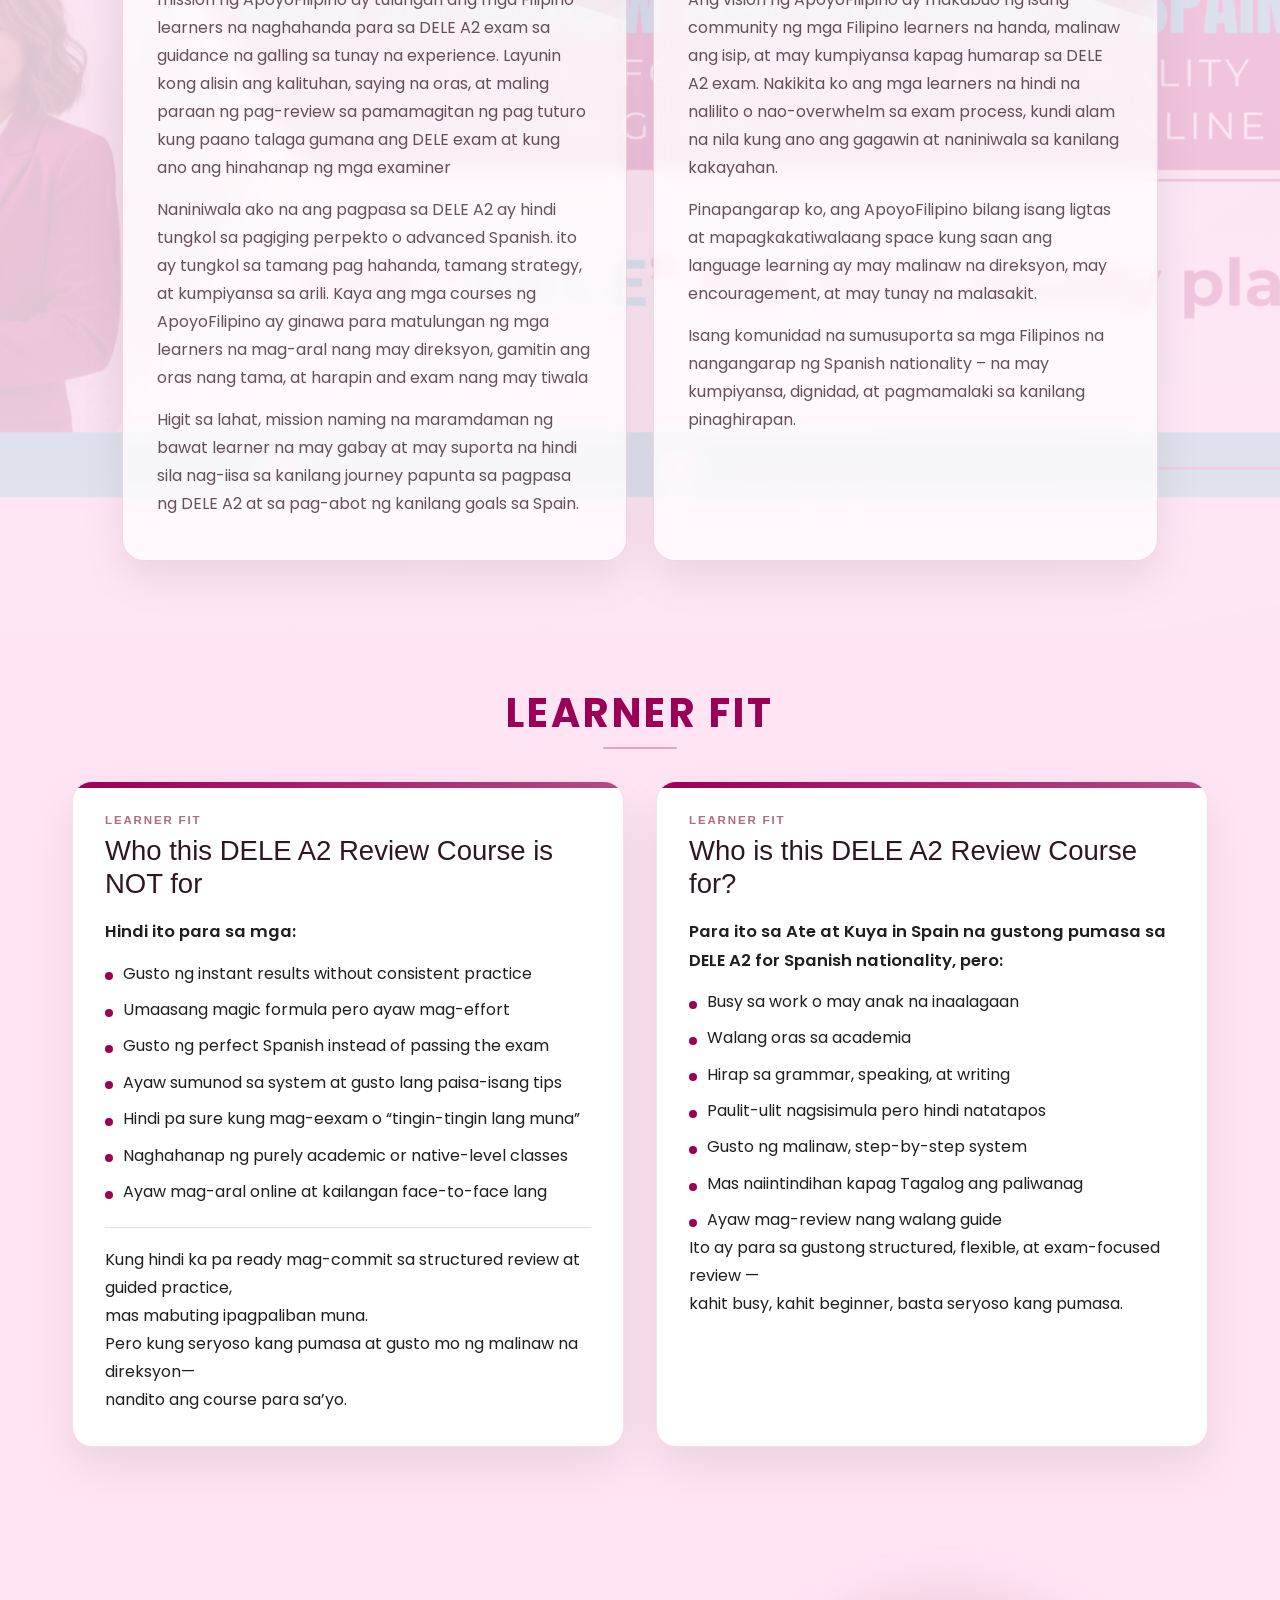
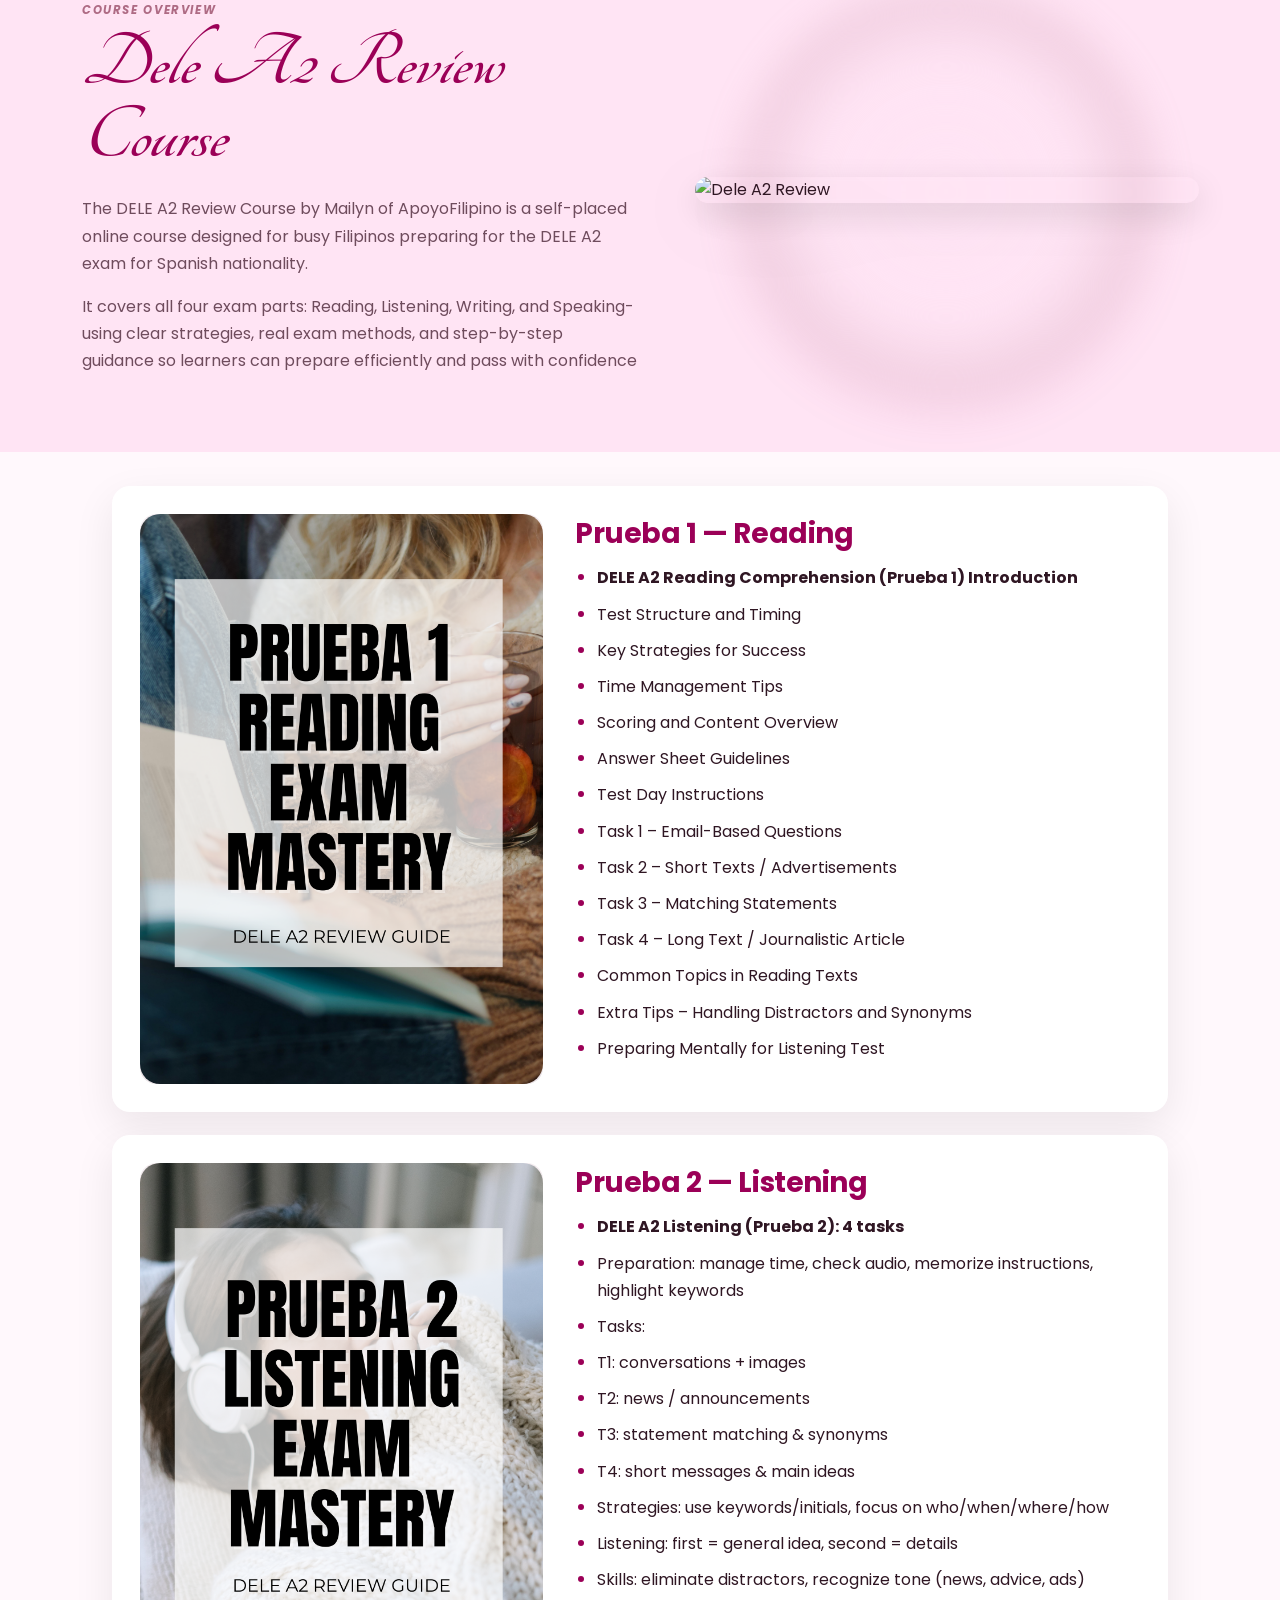
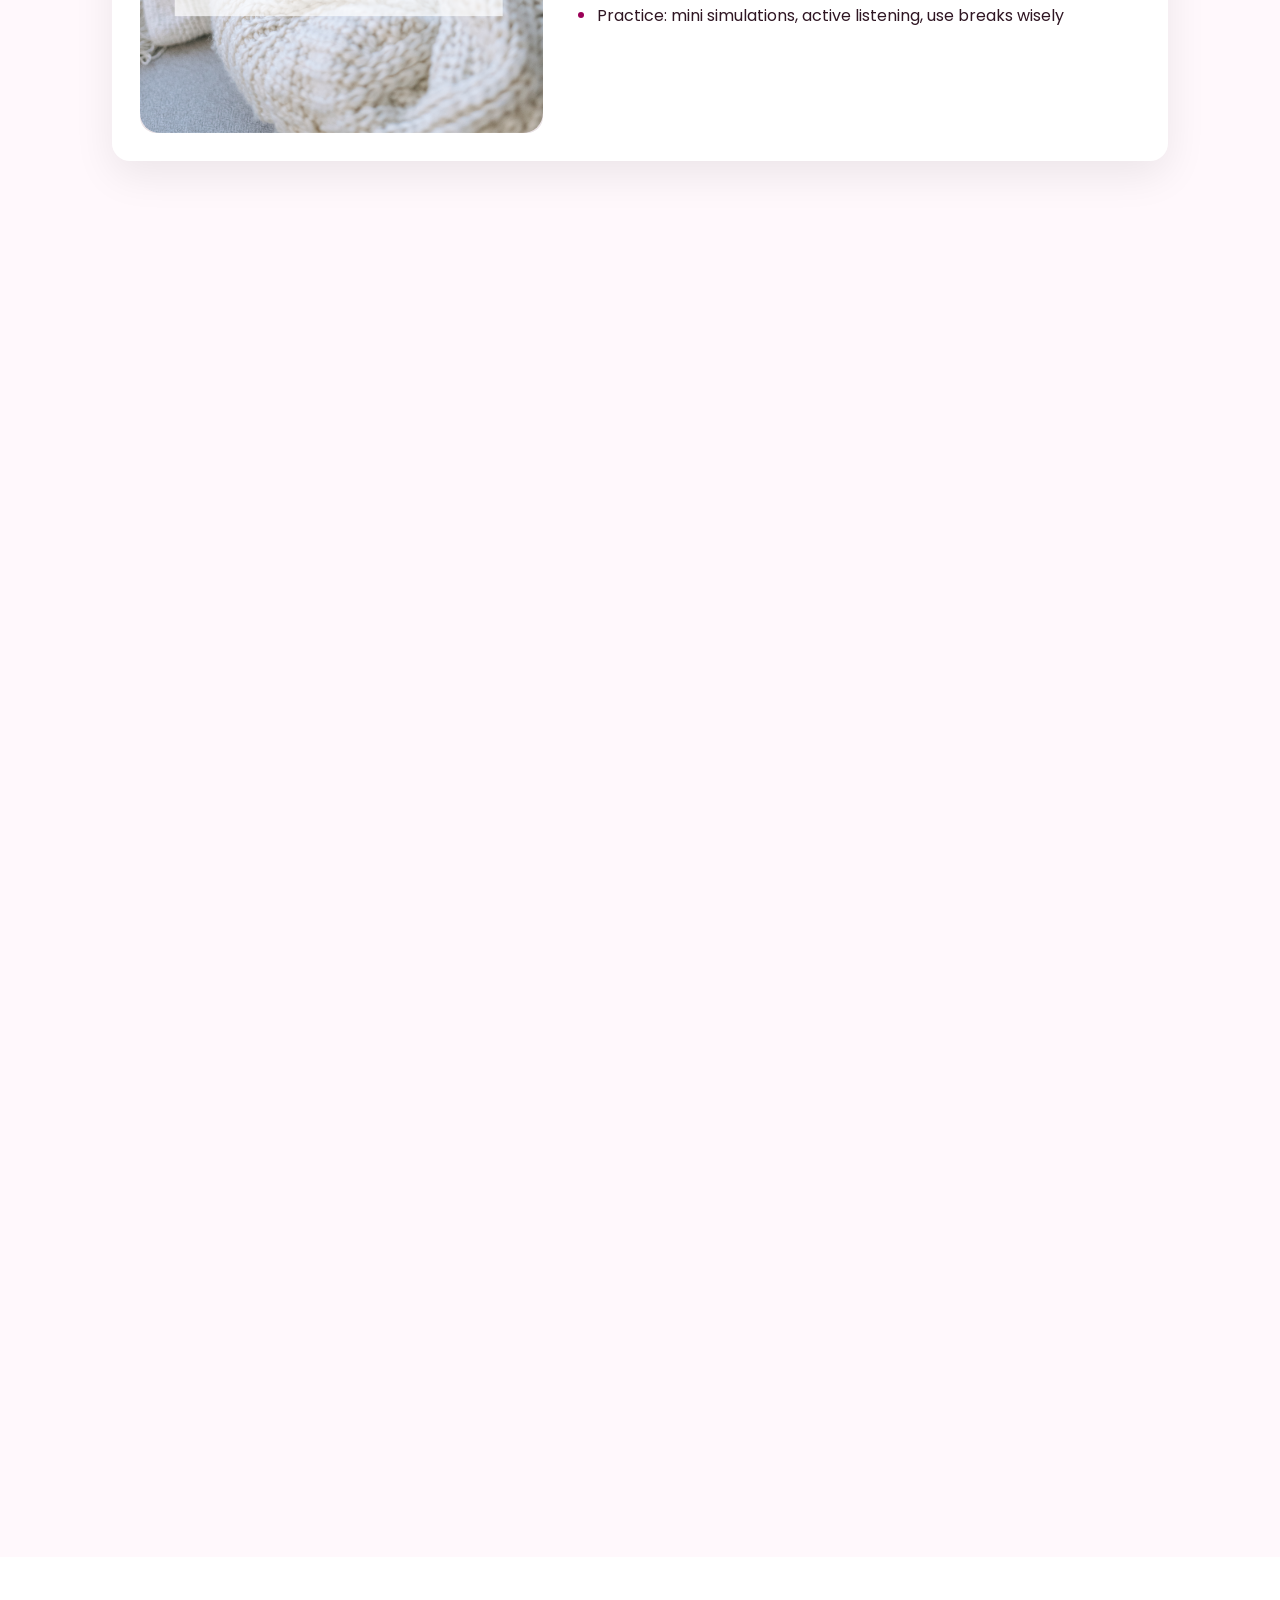
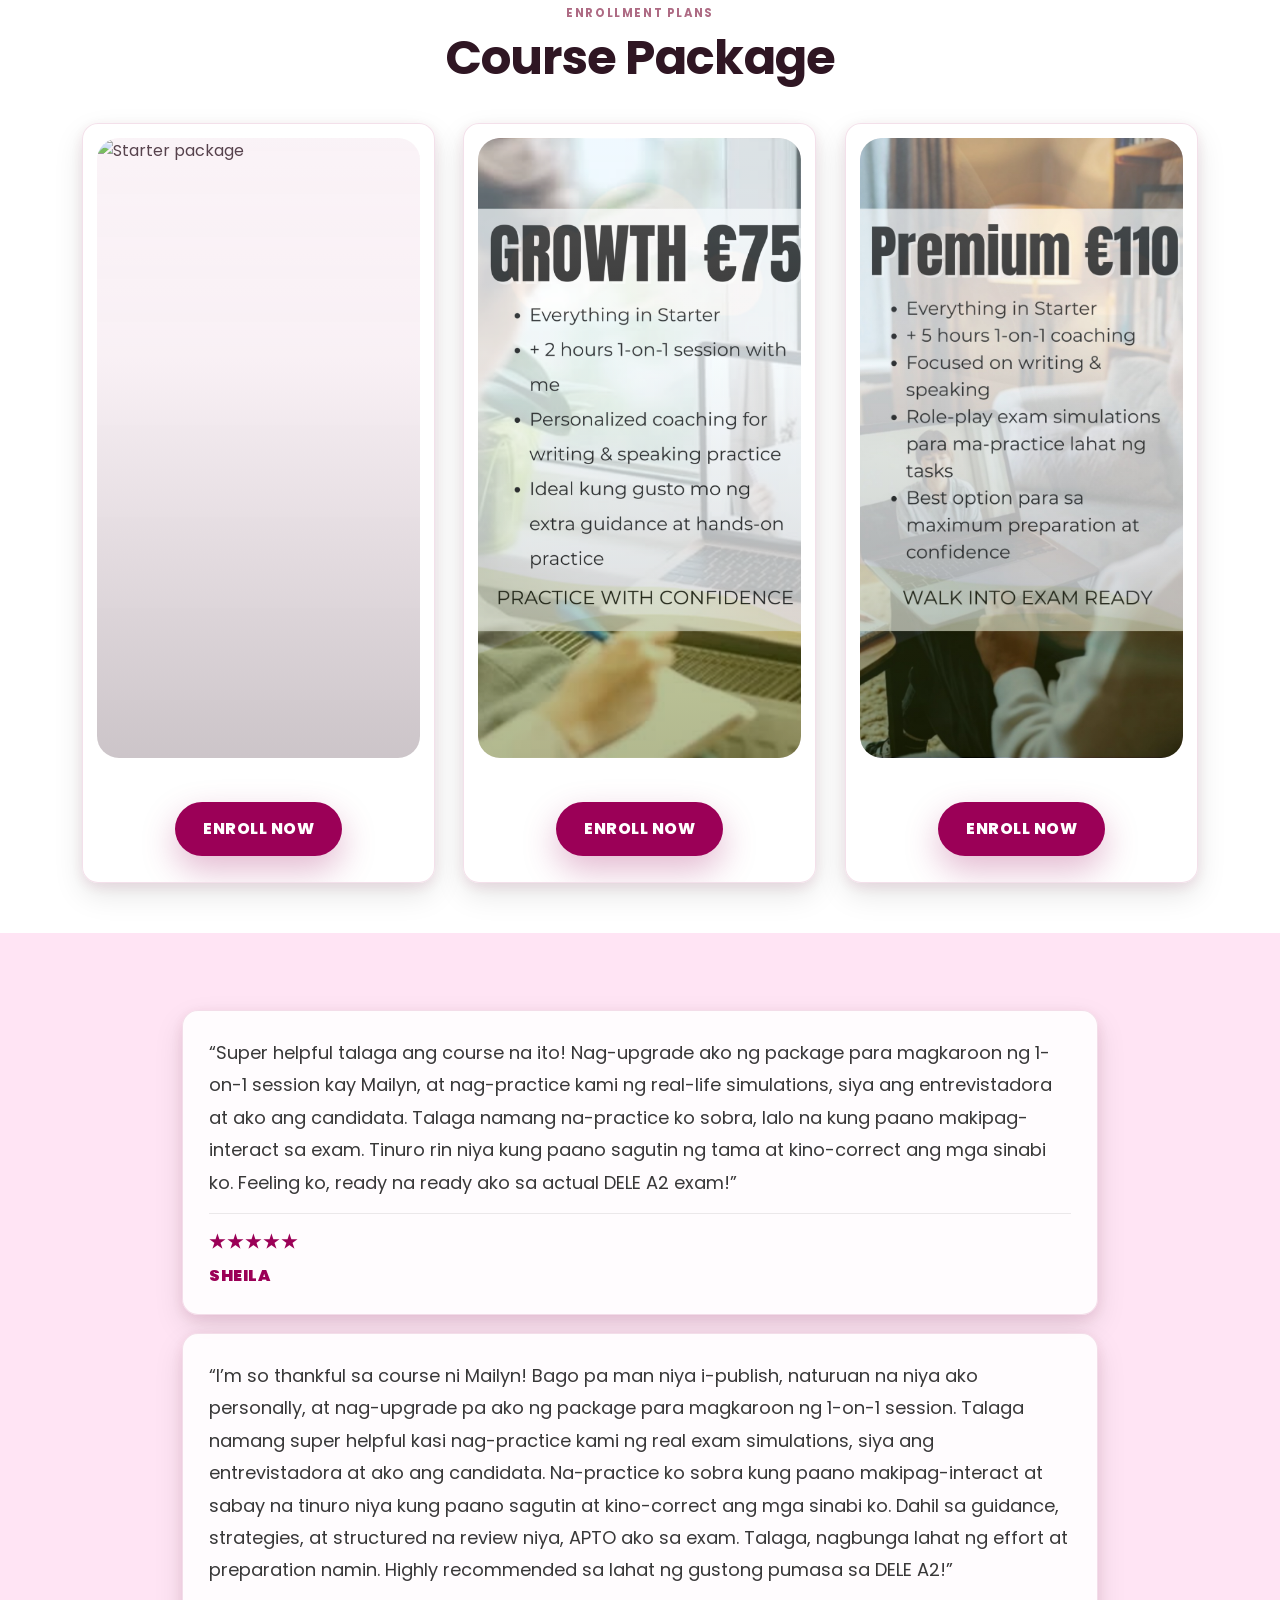
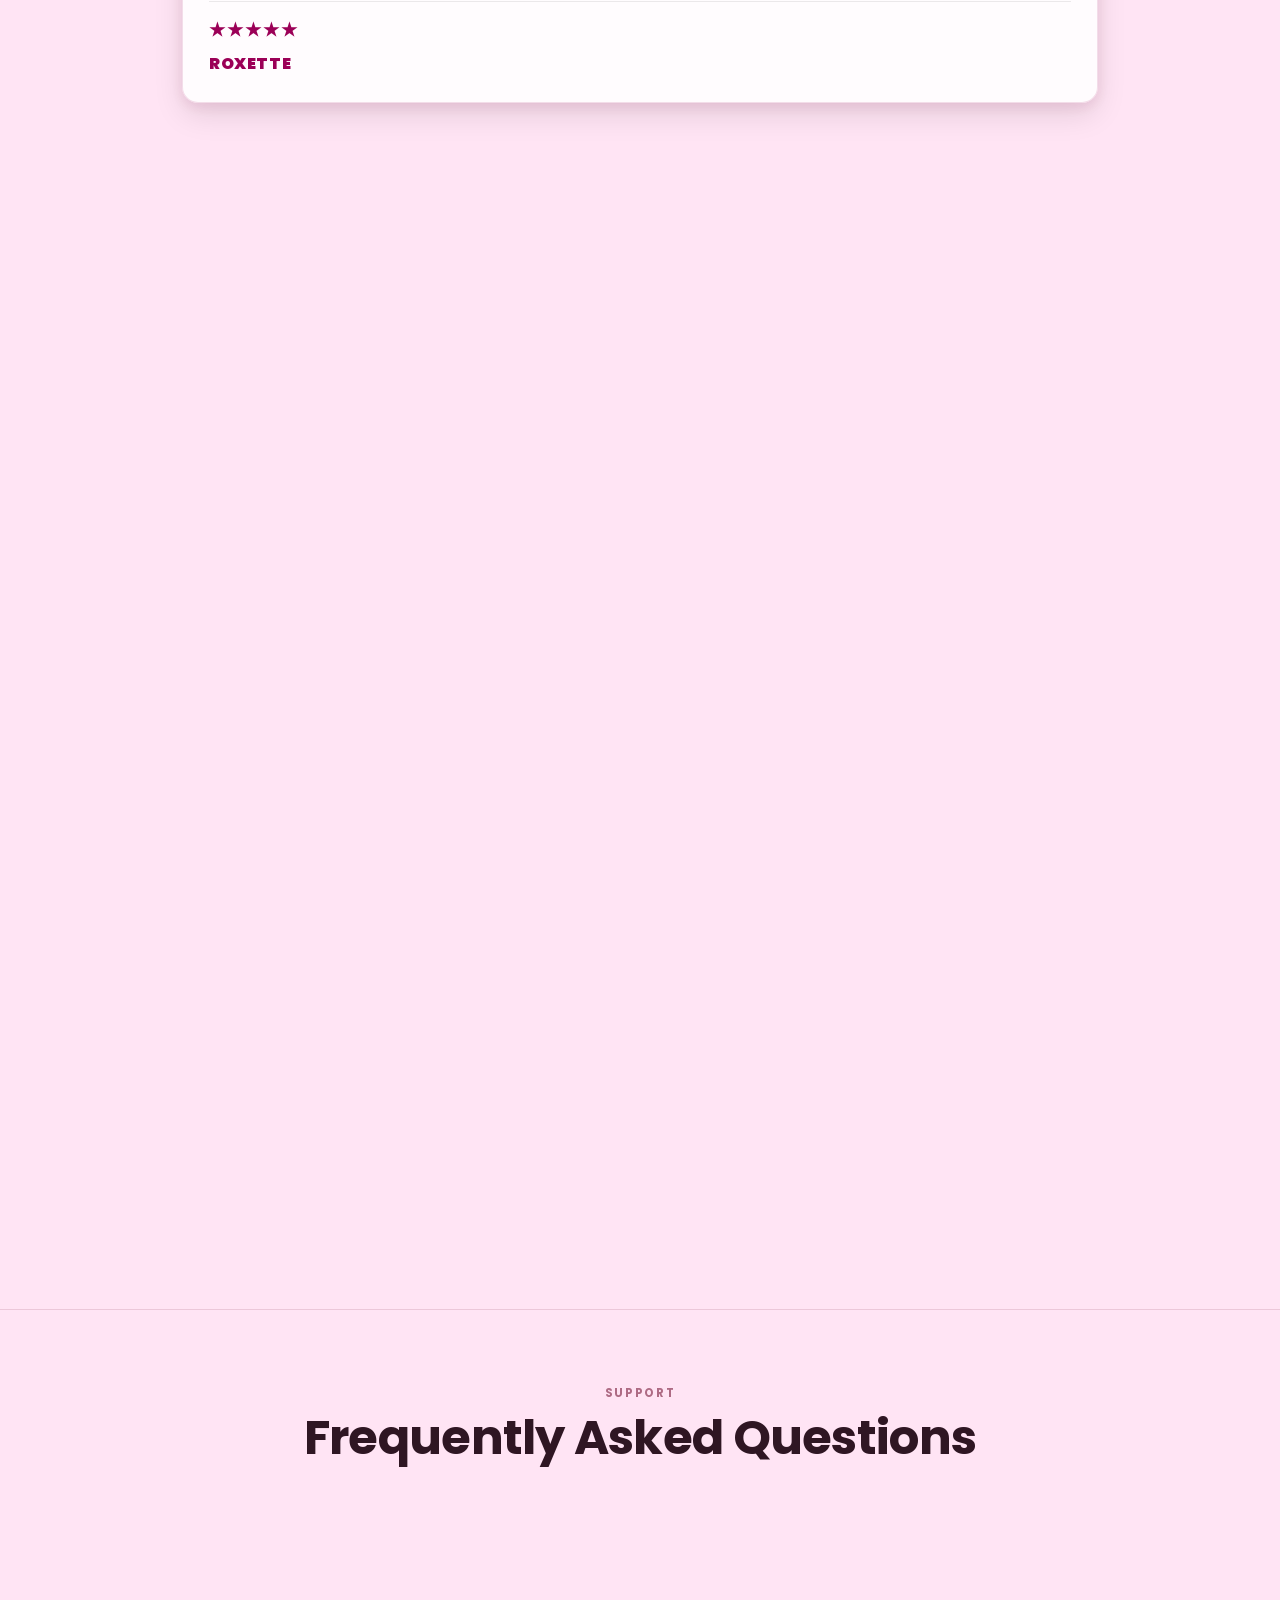
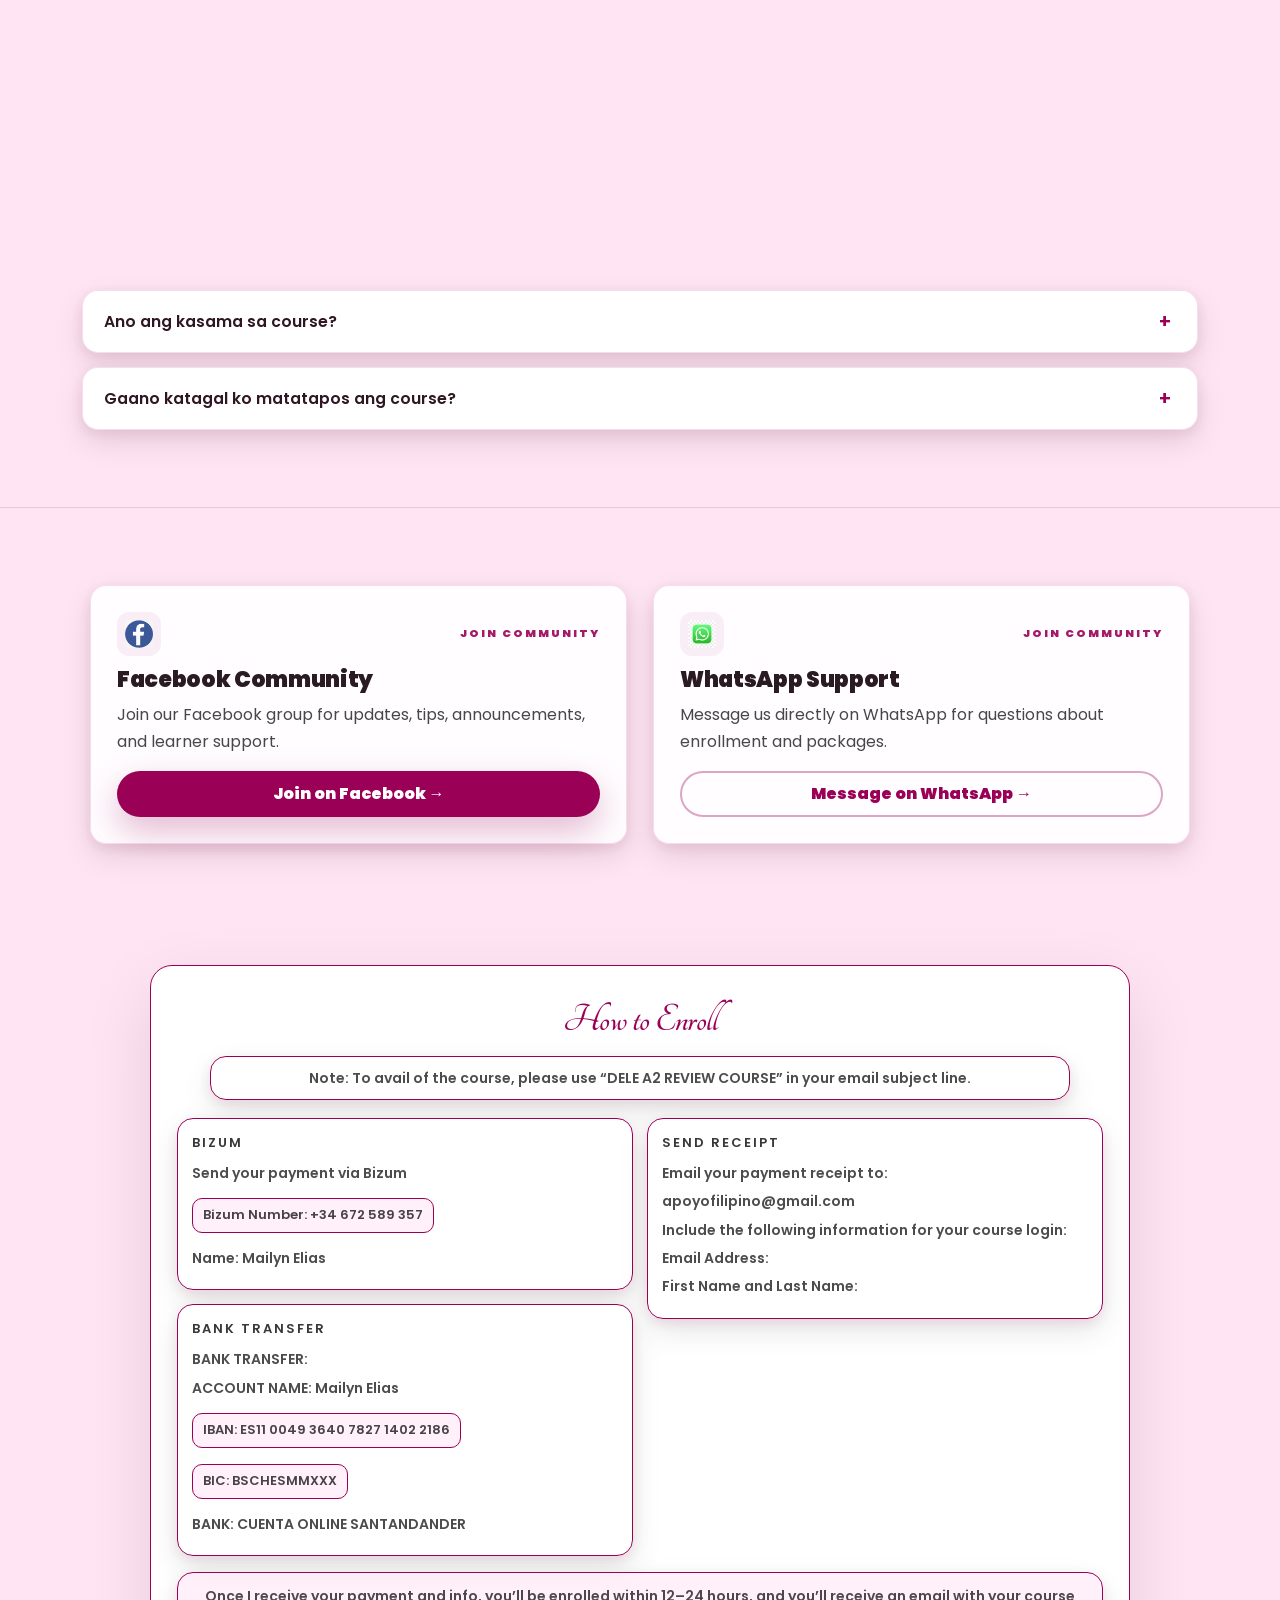
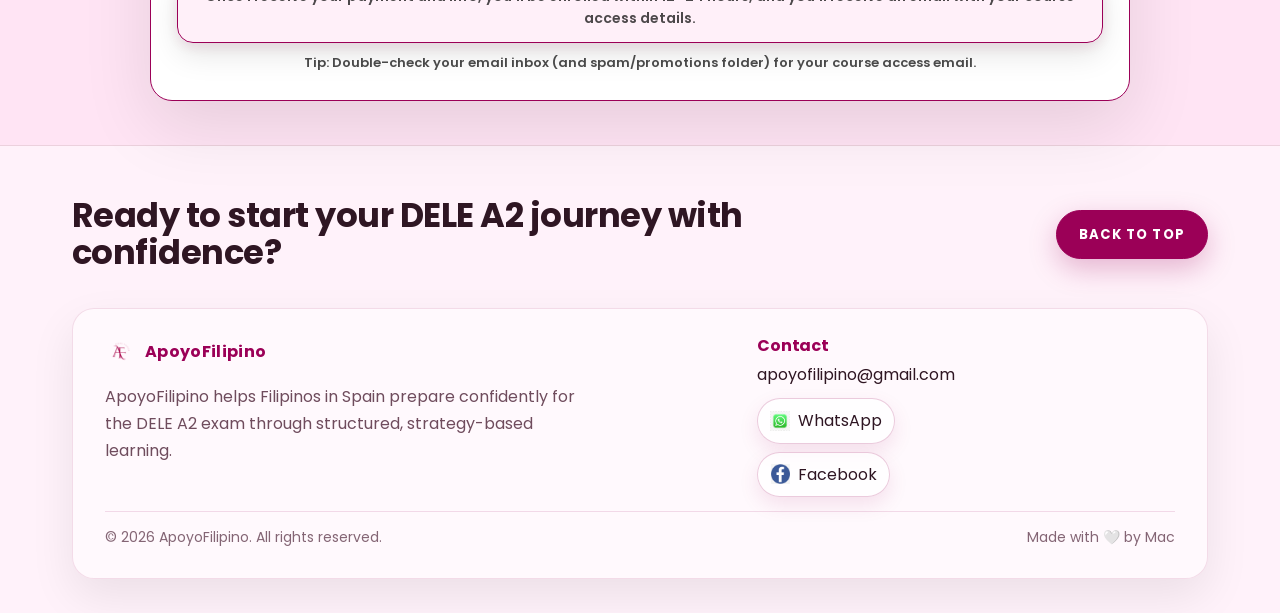
==== commit 9b4c44fe: "Update course overview image to review.jpeg" ====
--- a/index.html
+++ b/index.html
@@ -256,7 +256,7 @@
         <div class="course-preview__media reveal-right">
           <div class="review-card review-bounce-wrapper" id="reviewBounceWrapper">
             <img
-              src="/images/review2.png"
+              src="/images/review.jpeg"
               class="course-preview__img review-image"
               id="reviewImage"
               alt="Dele A2 Review"
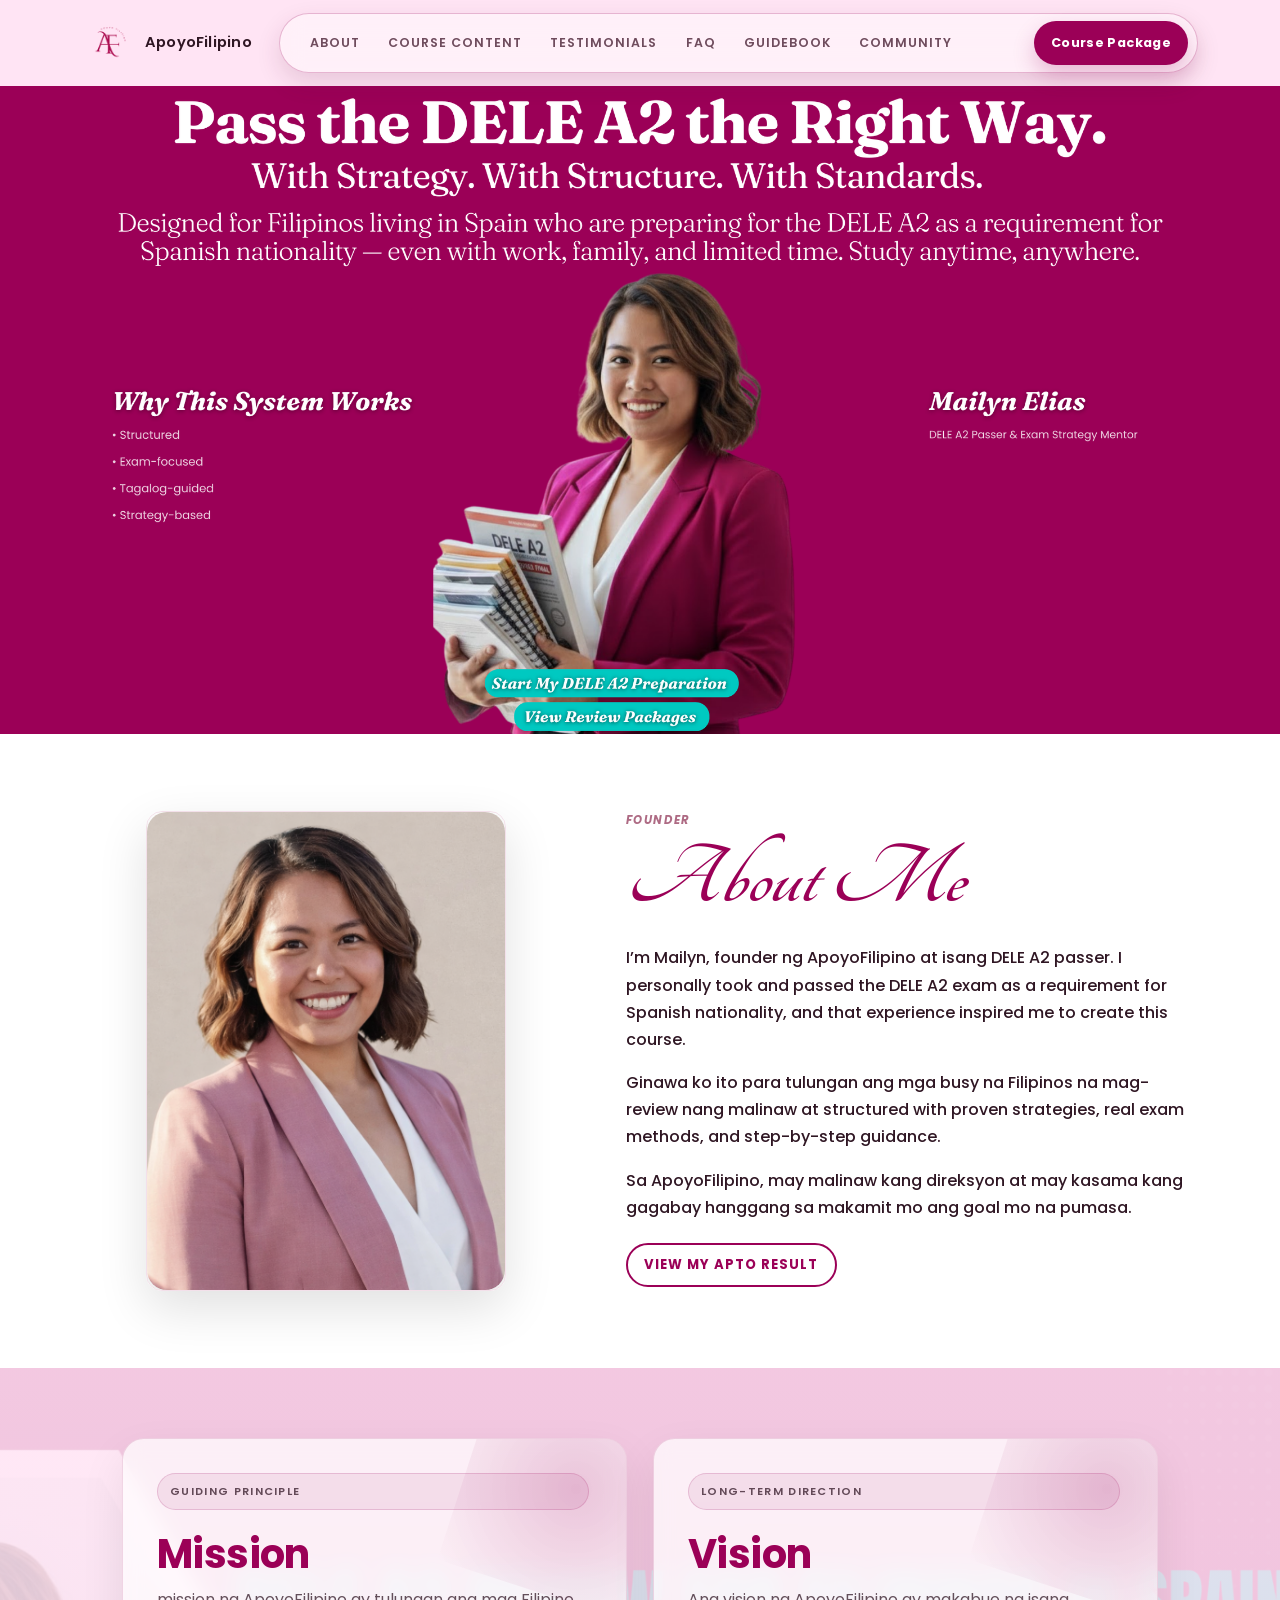
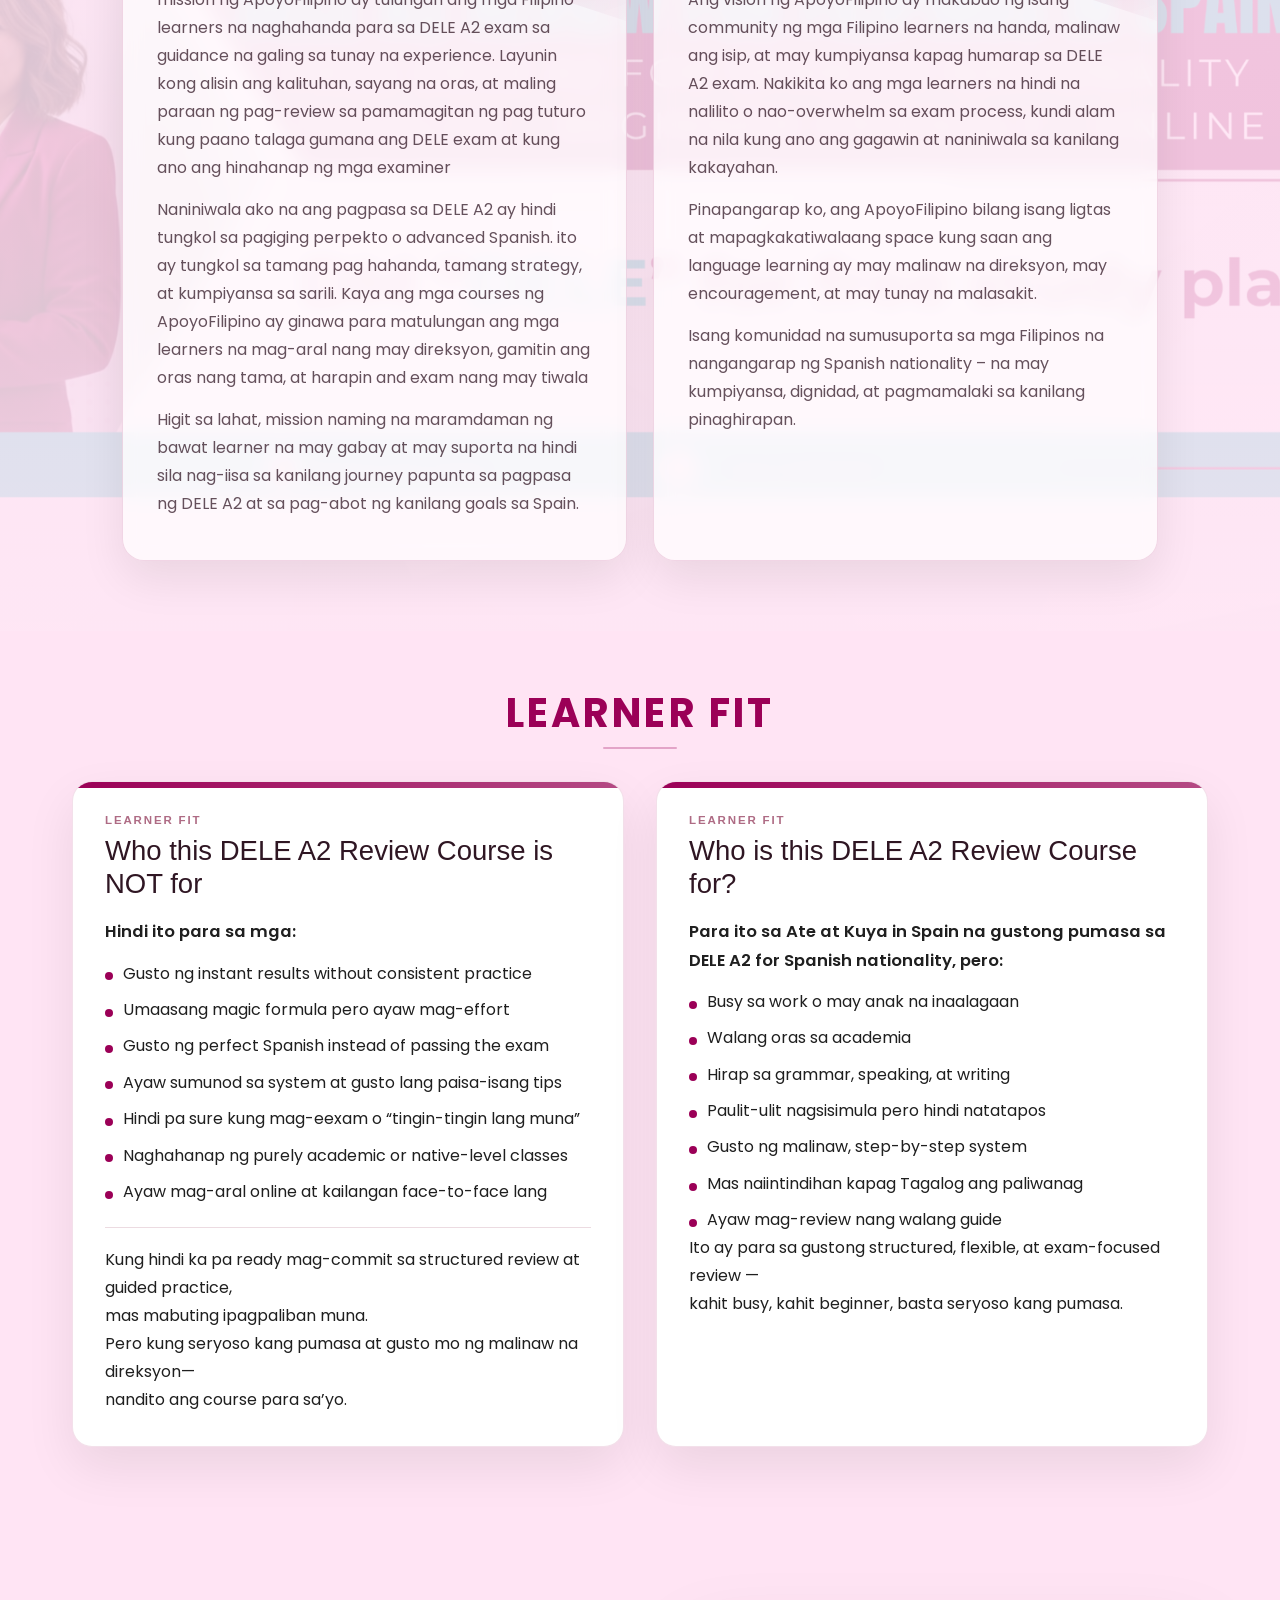
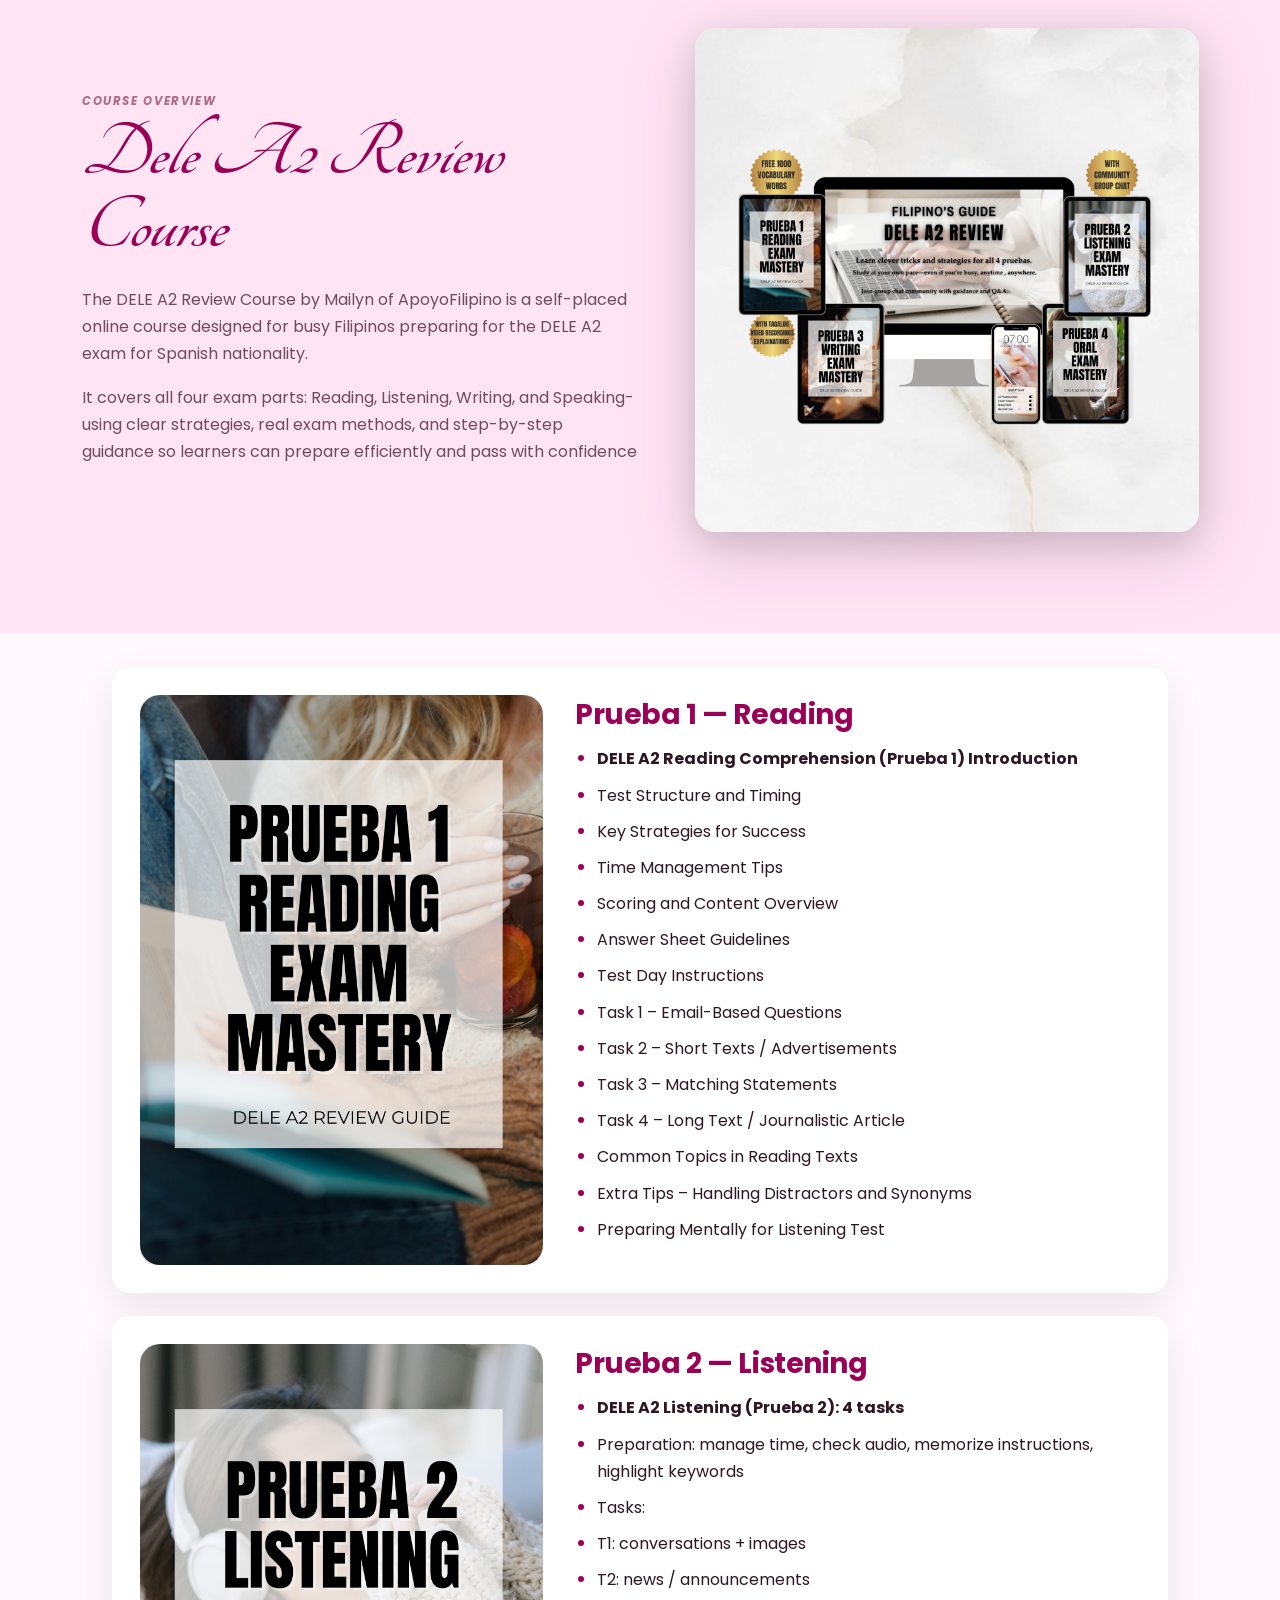
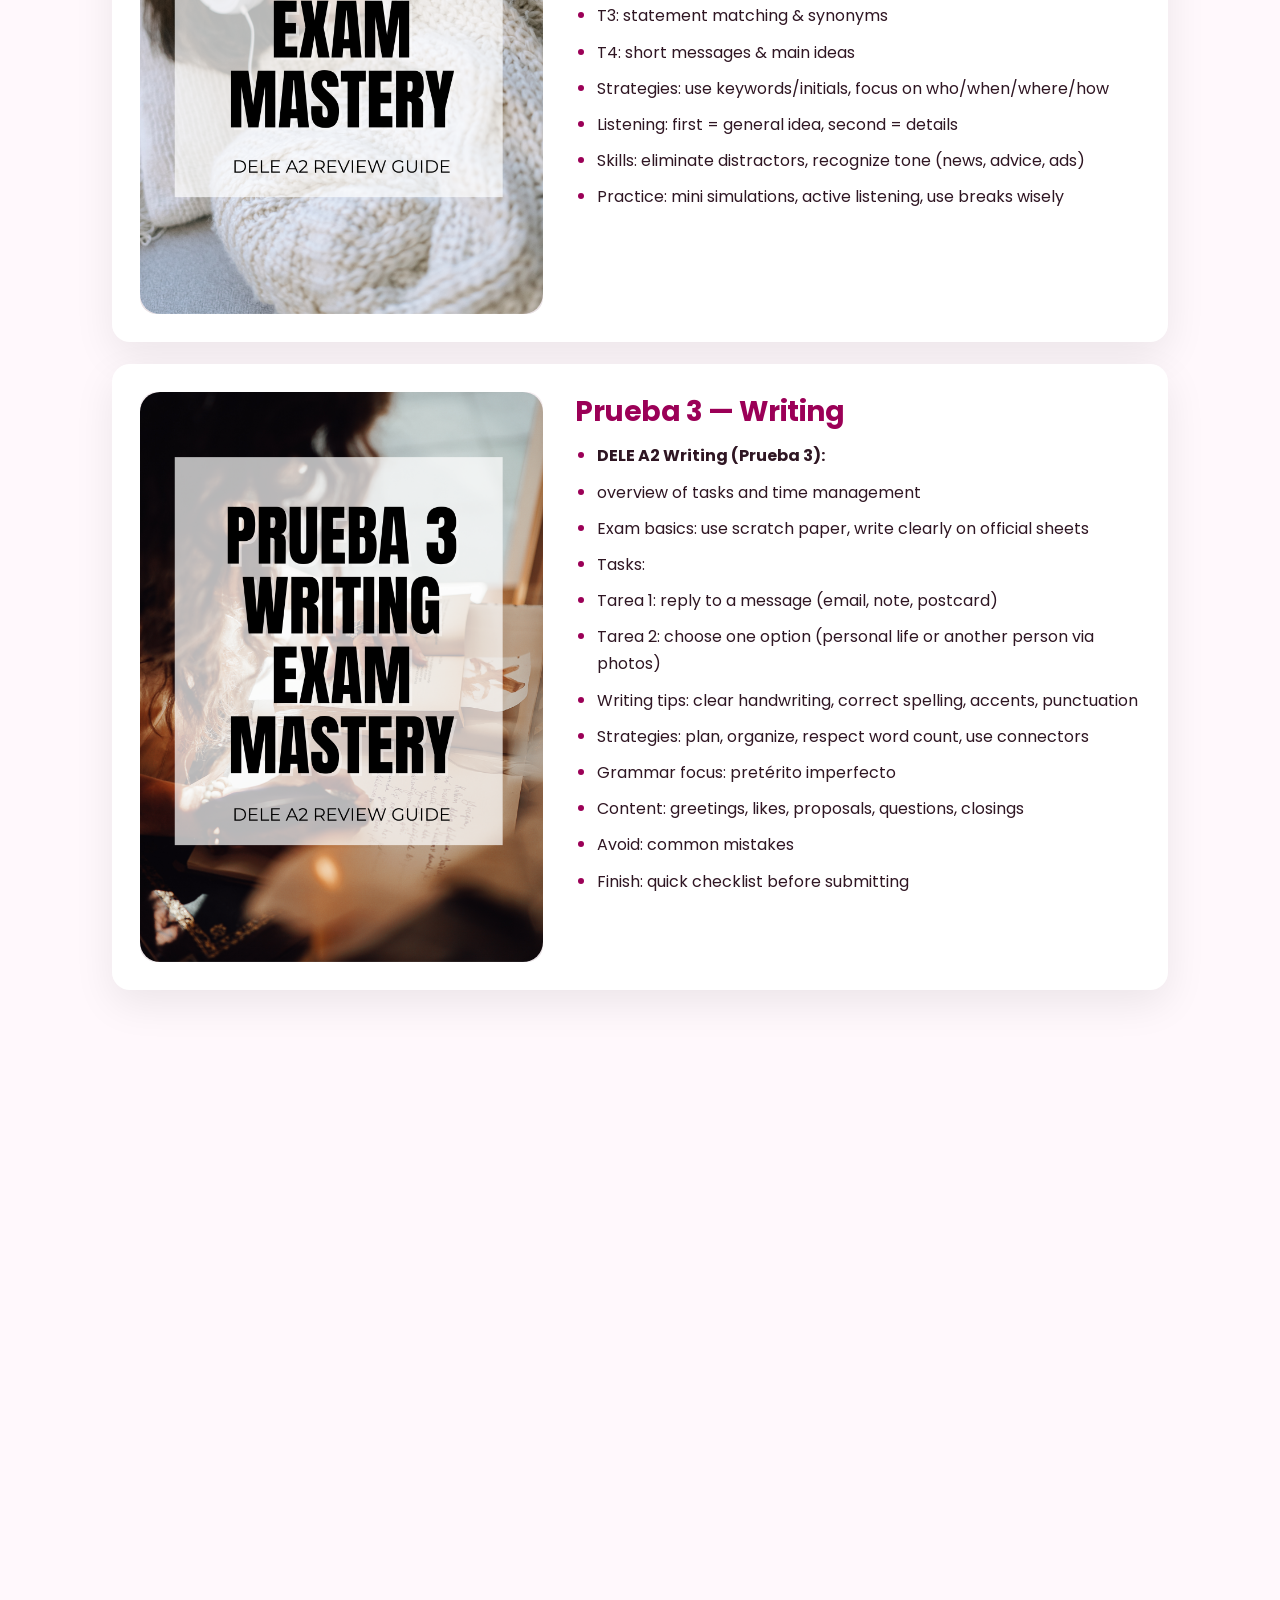
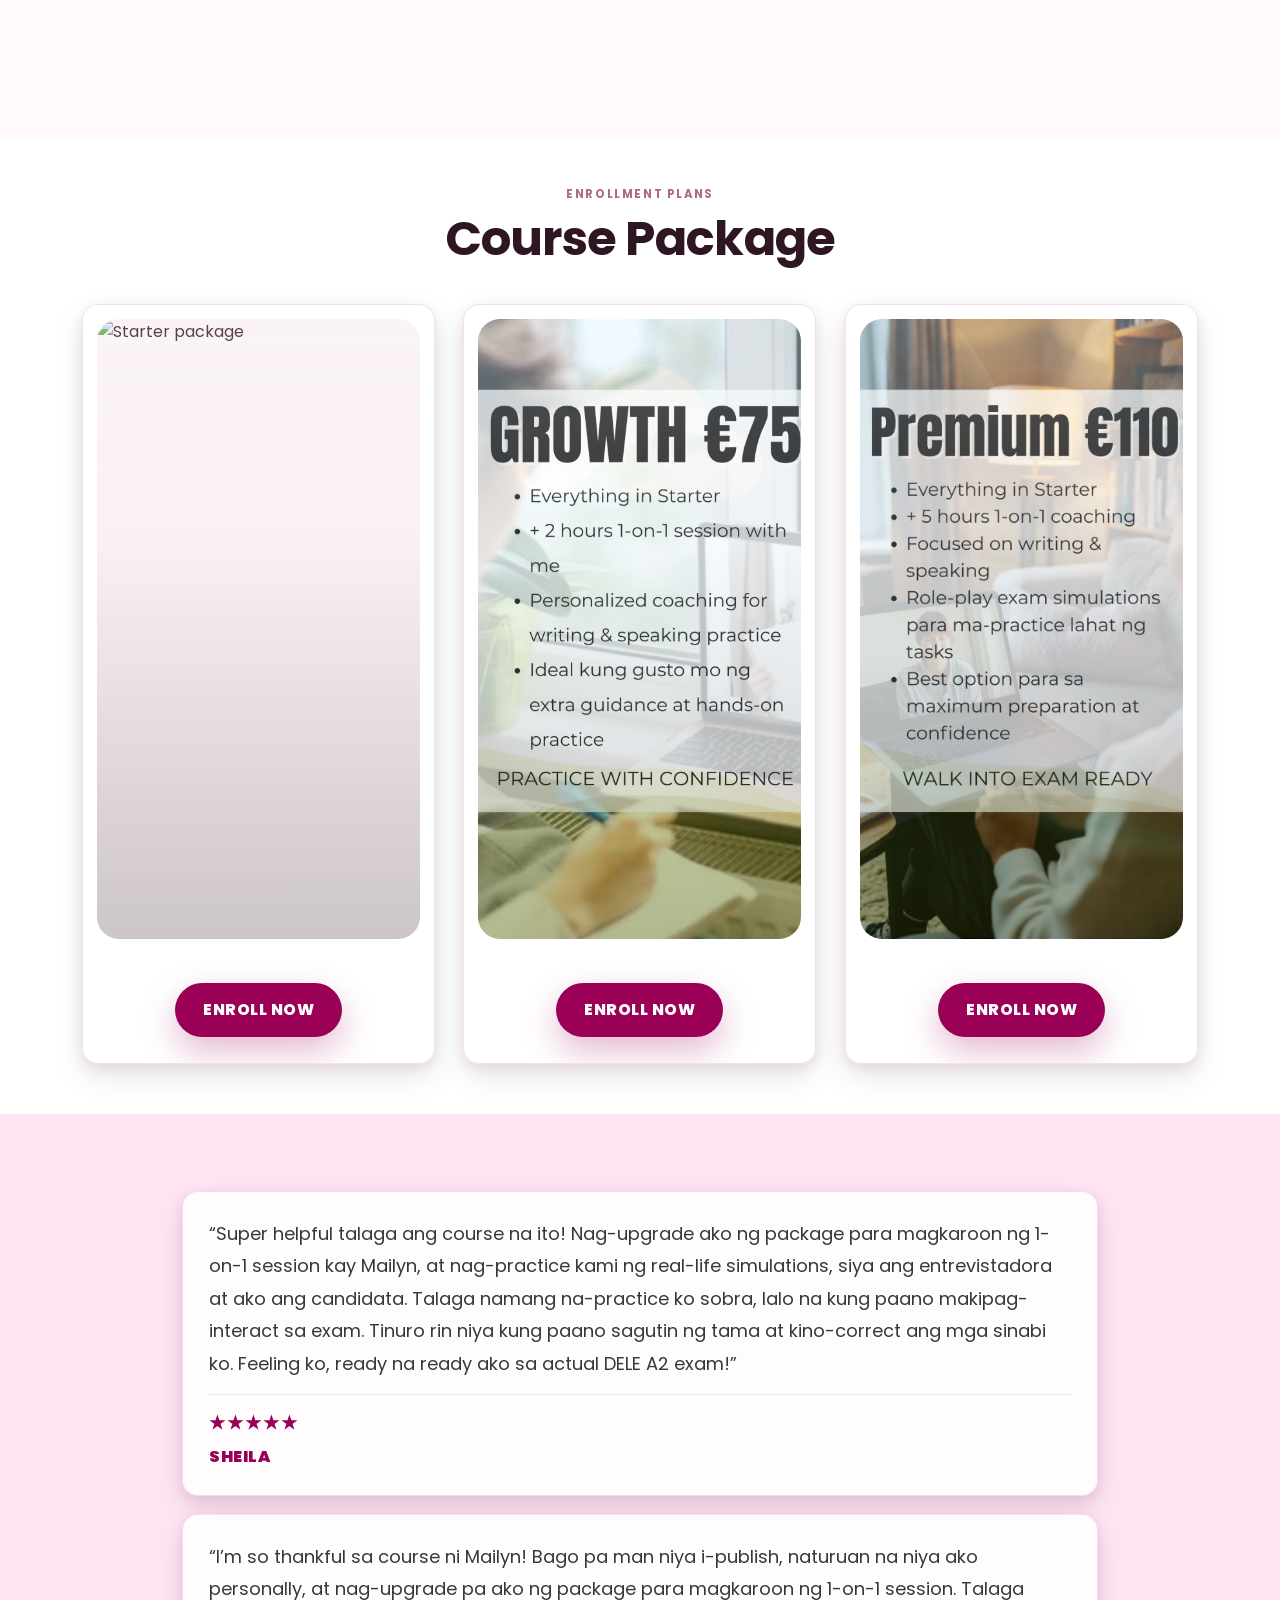
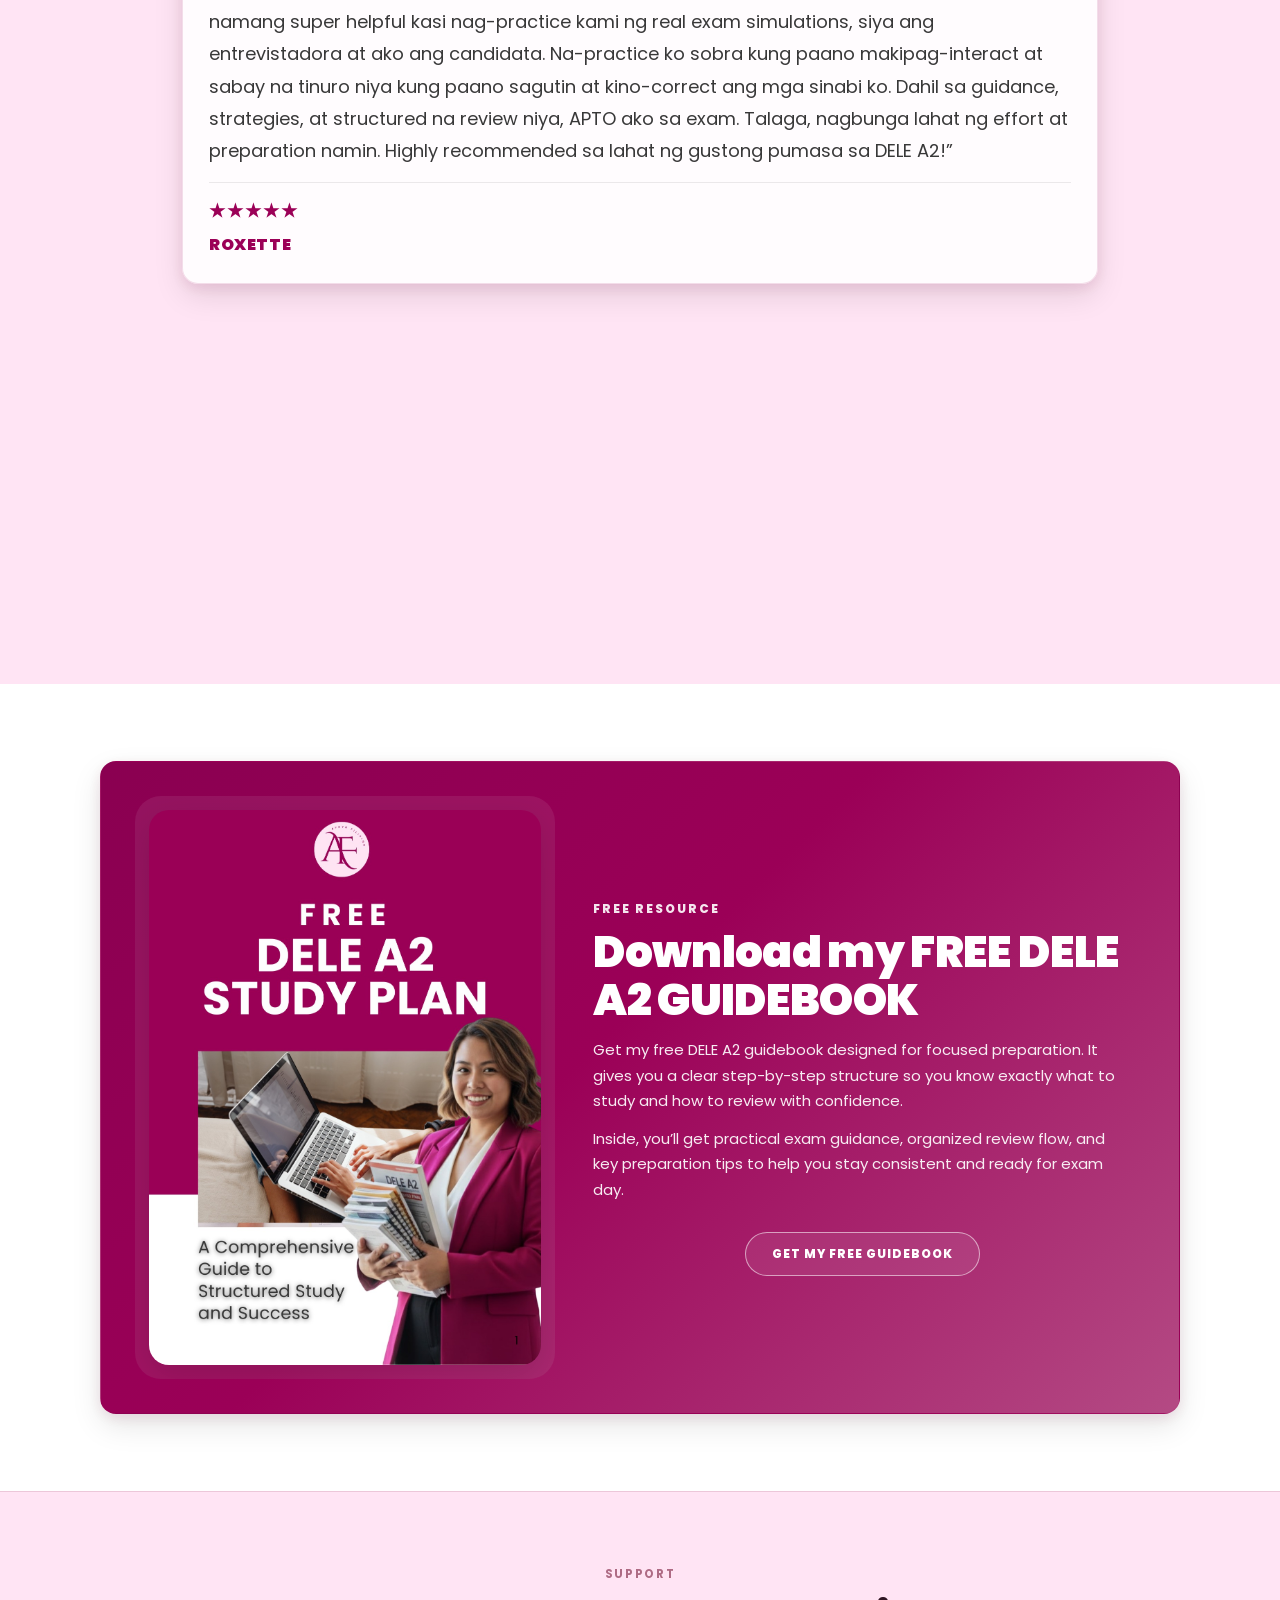
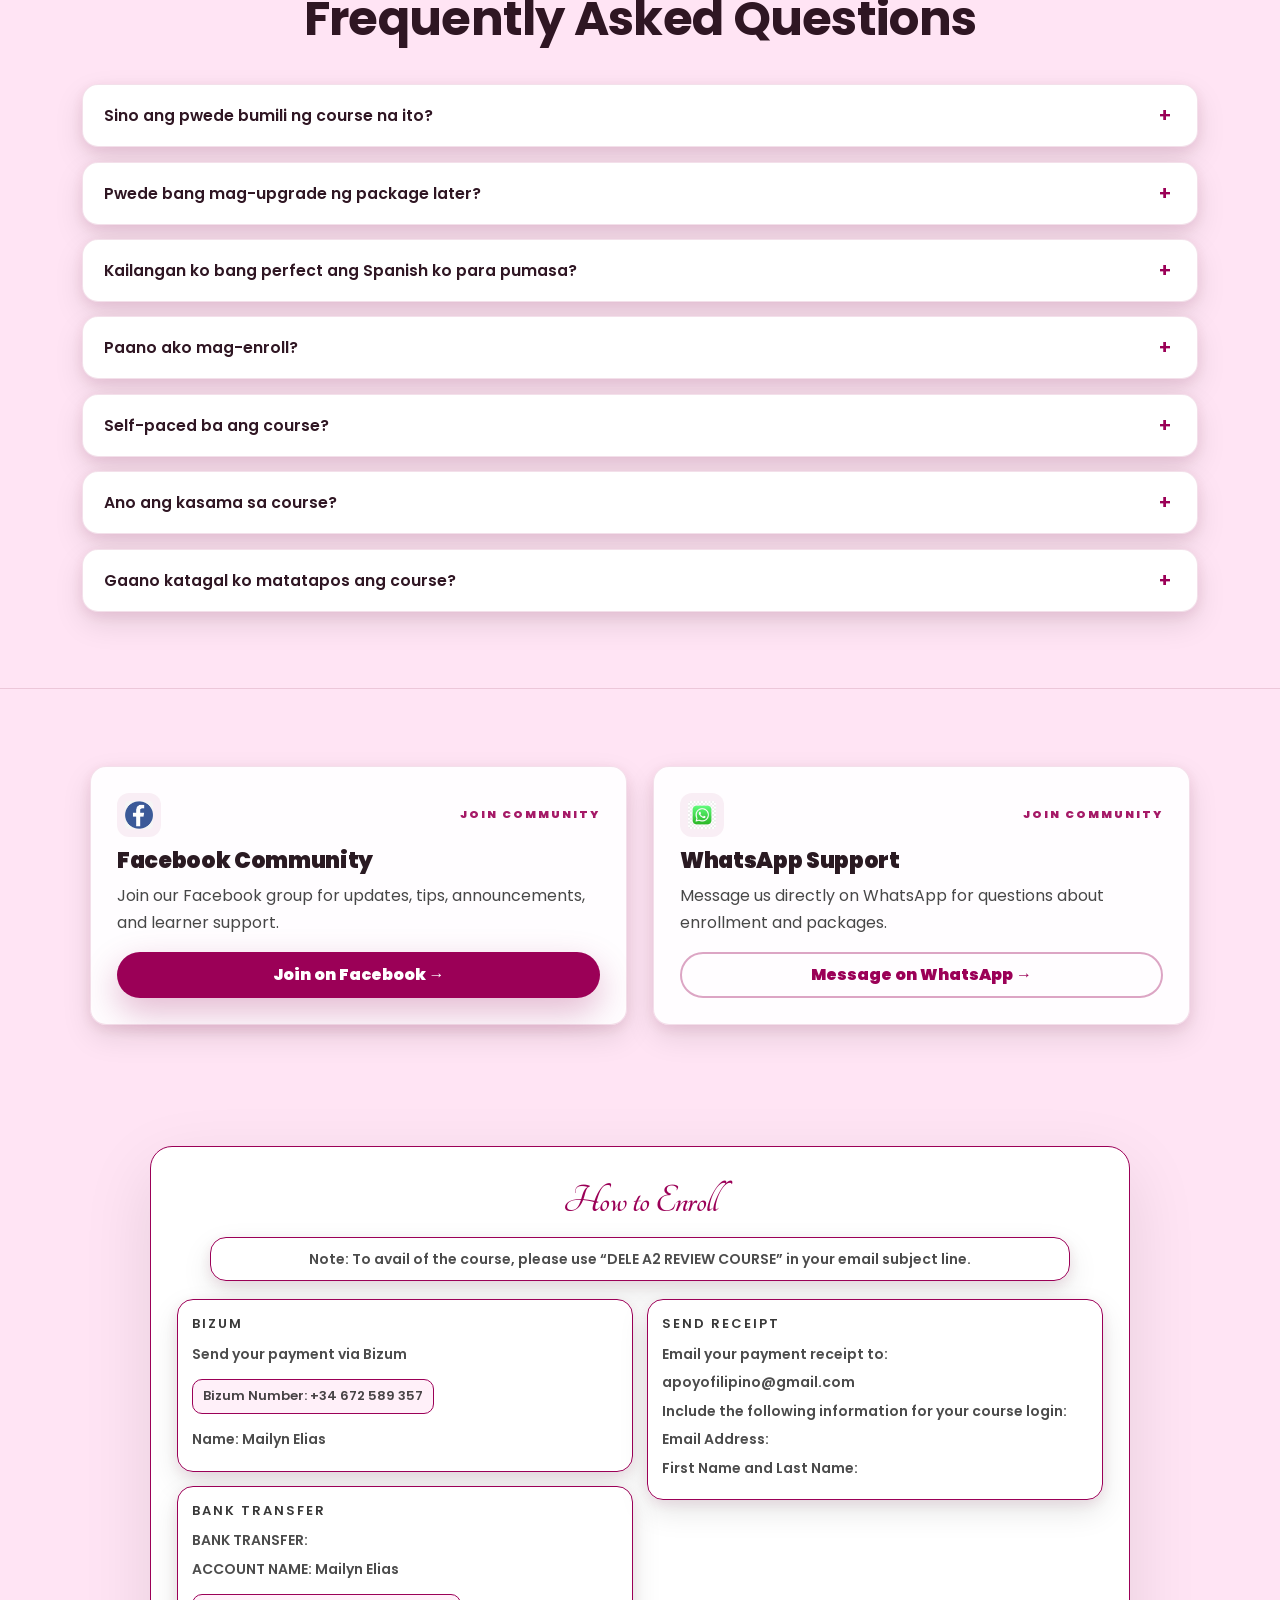
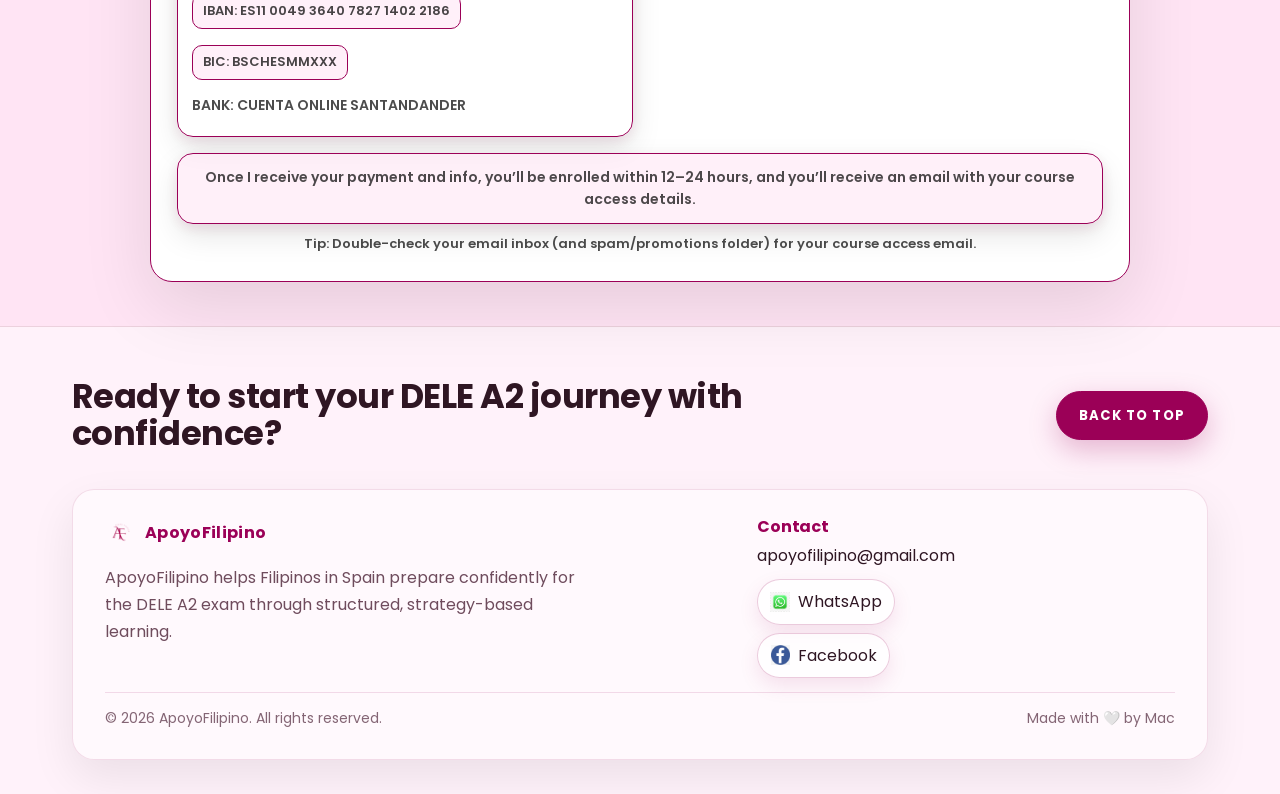
==== commit c9492342: "Update mission text" ====
--- a/index.html
+++ b/index.html
@@ -89,8 +89,8 @@
           <p>
 mission ng ApoyoFilipino ay tulungan ang mga
 Filipino learners na naghahanda para sa DELE A2 exam sa
-guidance na galling sa tunay na experience. Layunin kong
-alisin ang kalituhan, saying na oras, at maling paraan ng
+guidance na galing sa tunay na experience. Layunin kong
+alisin ang kalituhan, sayang na oras, at maling paraan ng
 pag-review sa pamamagitan ng pag tuturo kung paano
 talaga gumana ang DELE exam at kung ano ang
 hinahanap ng mga examiner
@@ -99,8 +99,8 @@
 Naniniwala ako na ang pagpasa sa DELE A2 ay hindi
 tungkol sa pagiging perpekto o advanced Spanish. ito ay
 tungkol sa tamang pag hahanda, tamang strategy, at
-kumpiyansa sa arili. Kaya ang mga courses ng
-ApoyoFilipino ay ginawa para matulungan ng mga learners
+kumpiyansa sa sarili. Kaya ang mga courses ng
+ApoyoFilipino ay ginawa para matulungan ang mga learners
 na mag-aral nang may direksyon, gamitin ang oras nang
 tama, at harapin and exam nang may tiwala
           </p>
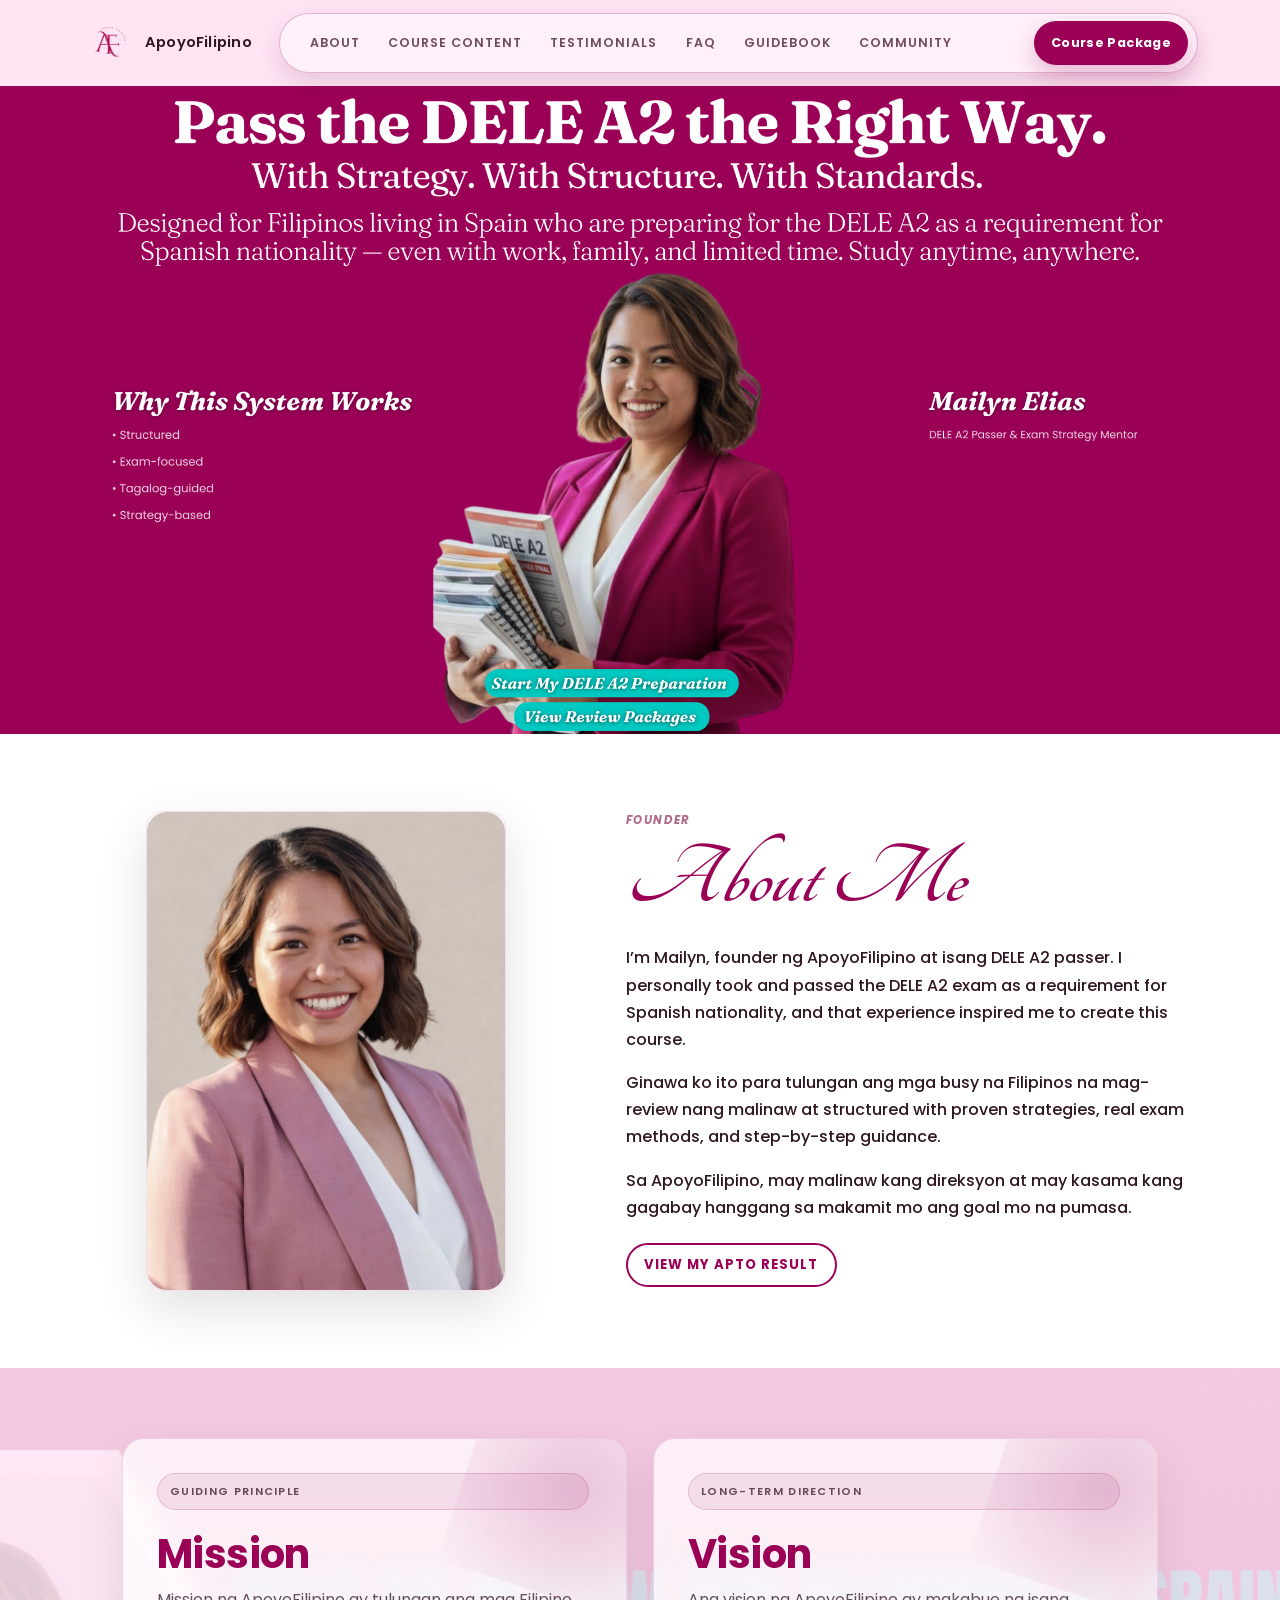
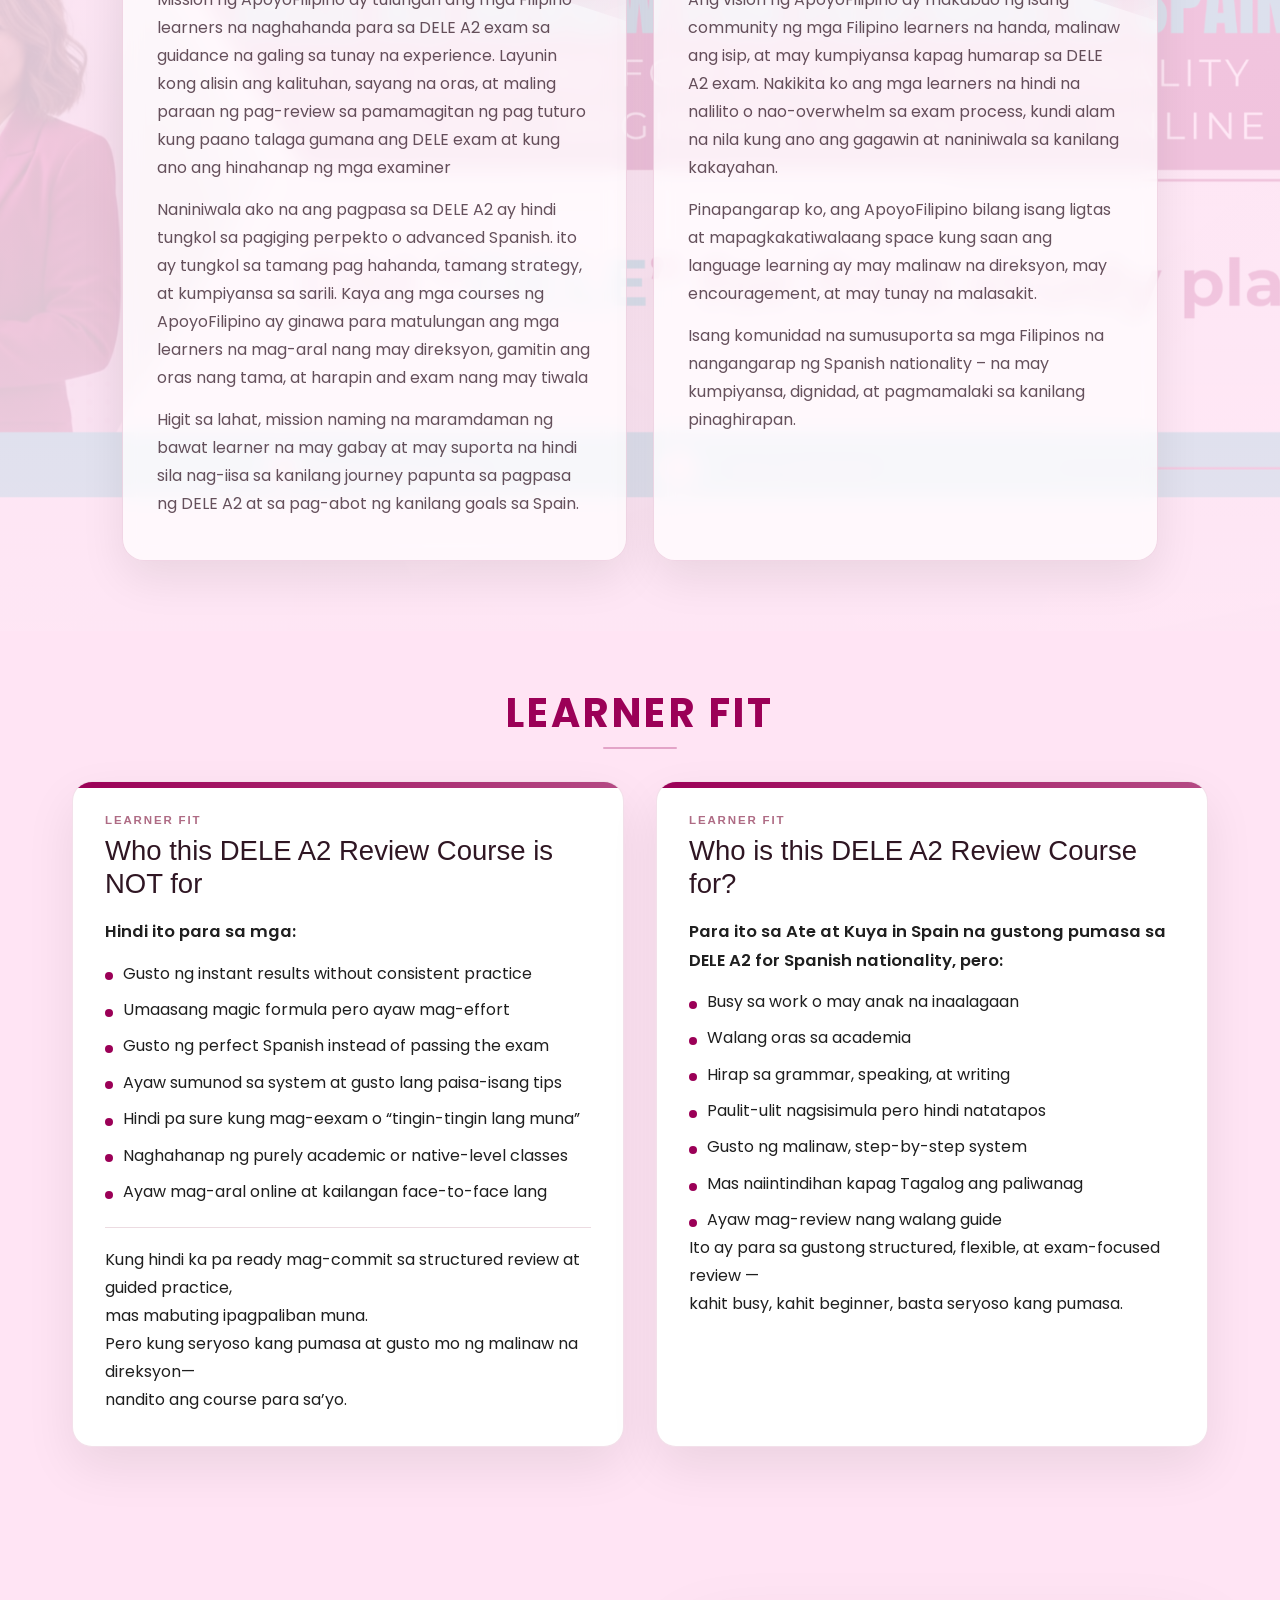
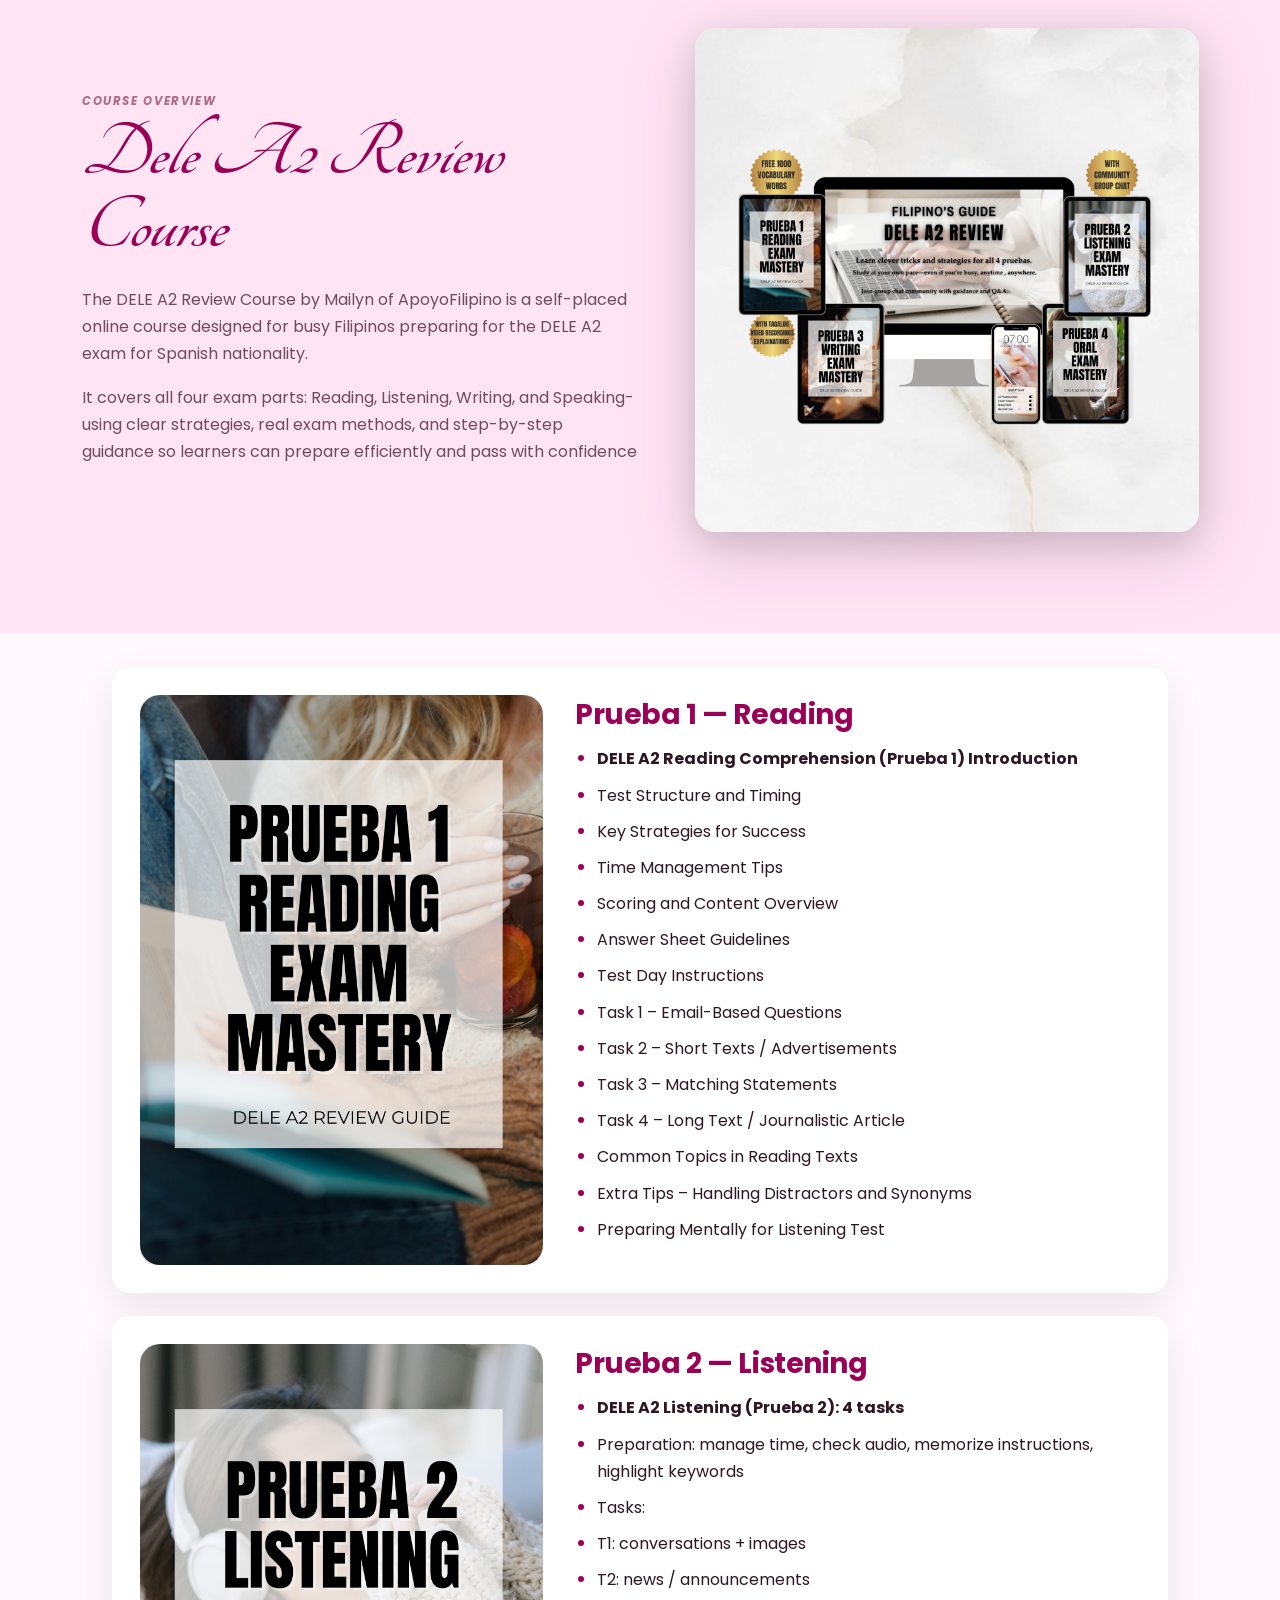
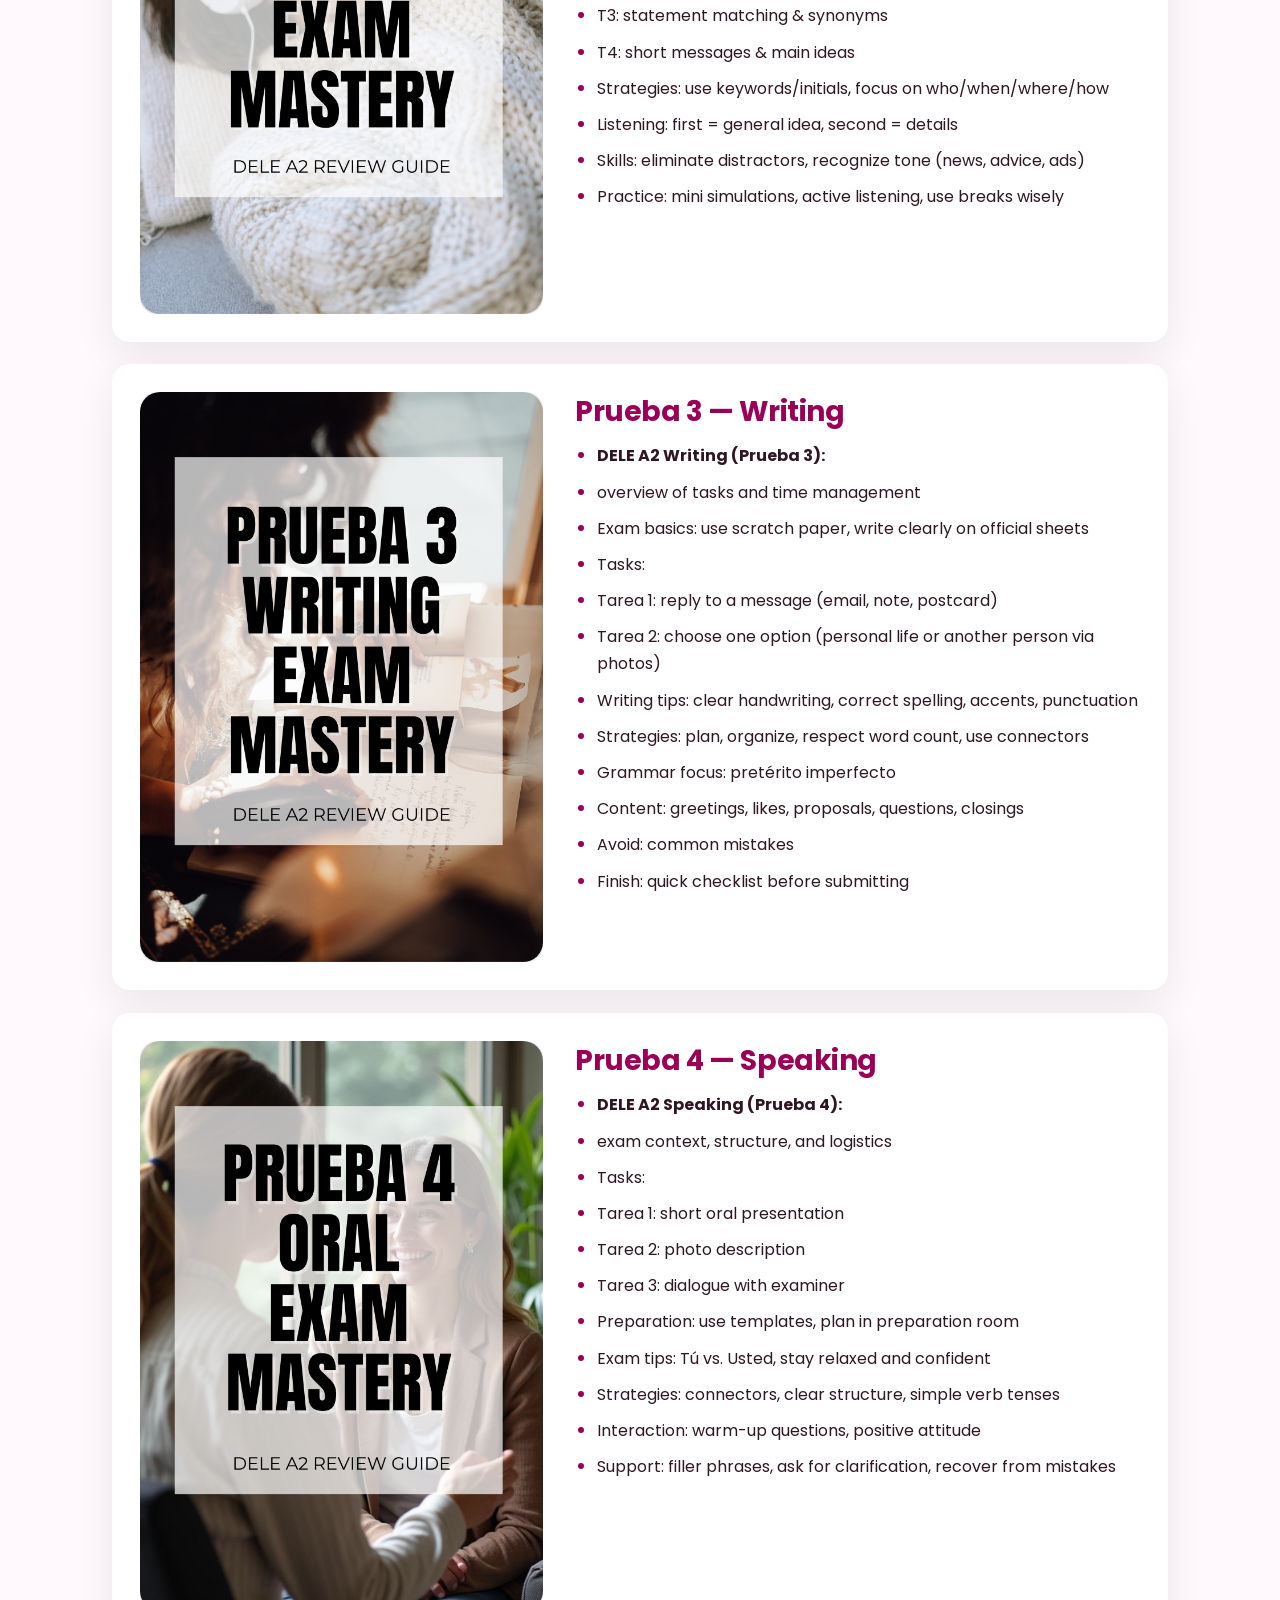
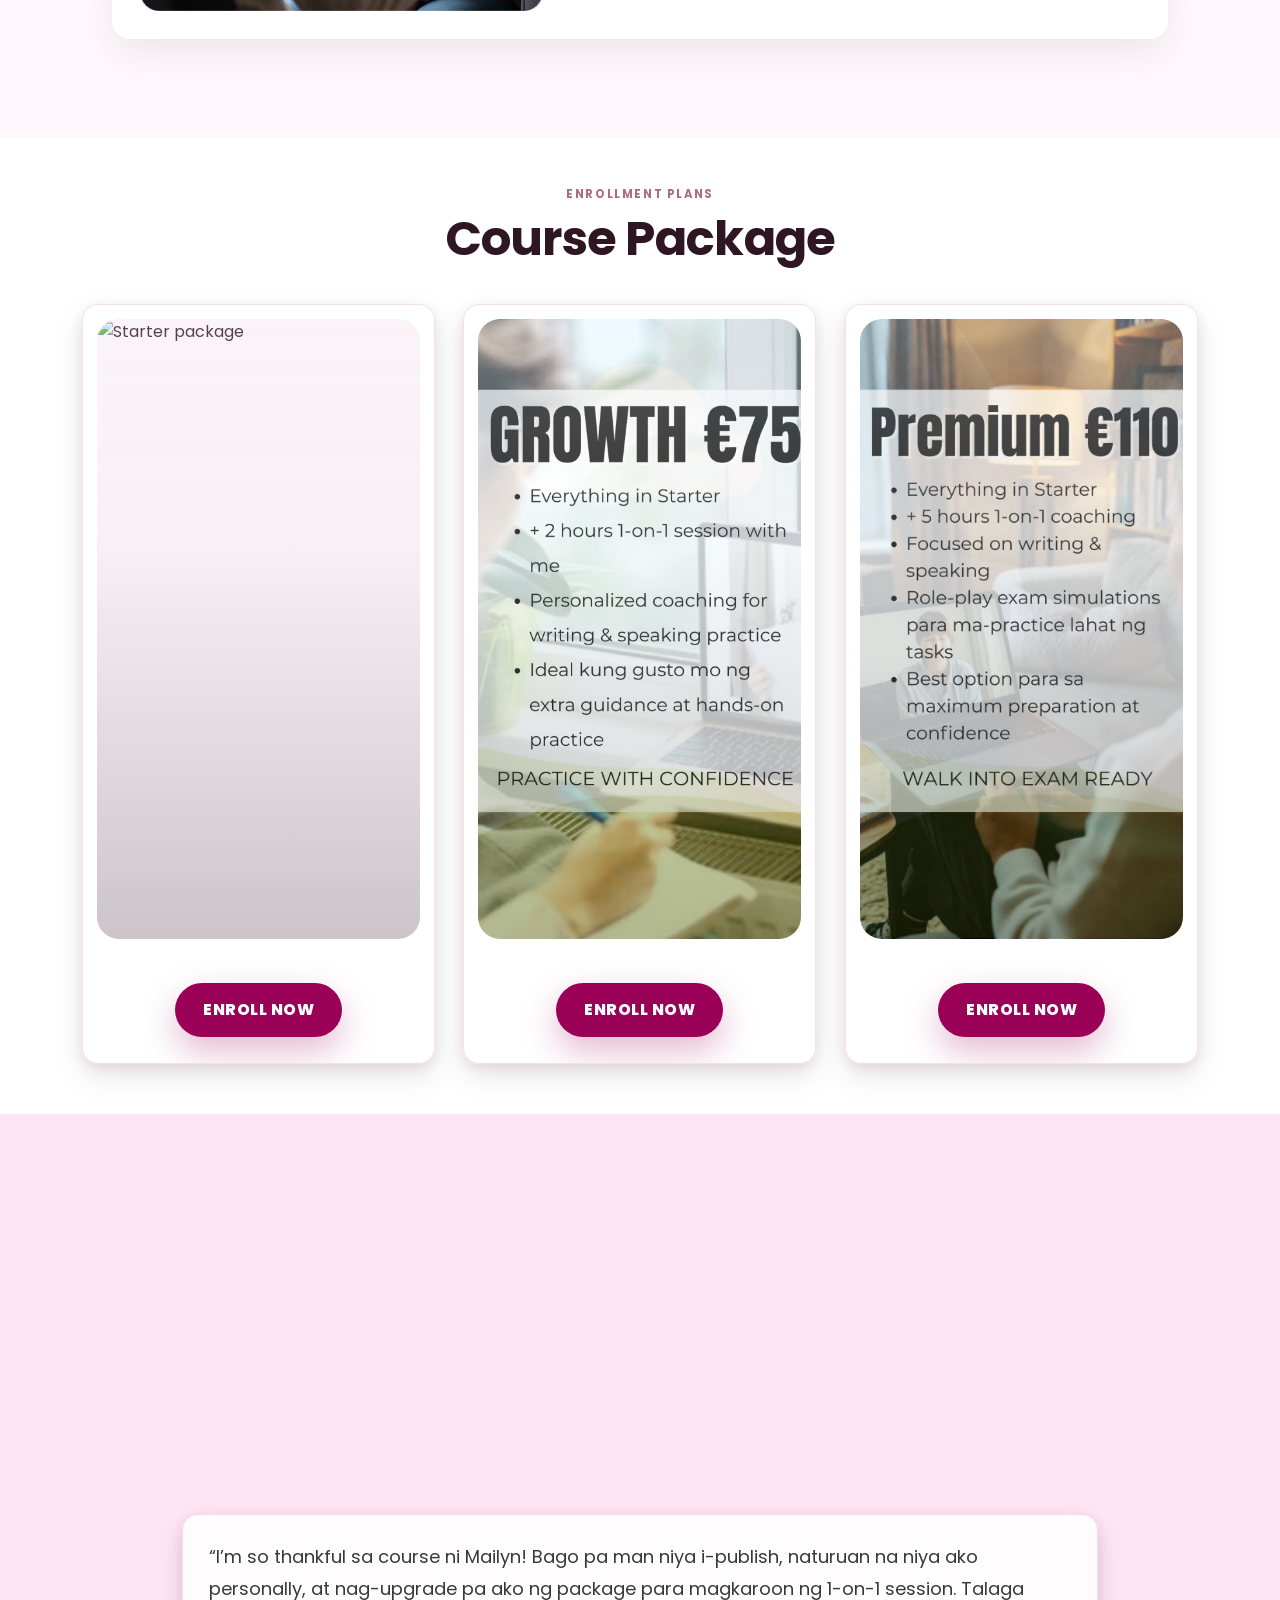
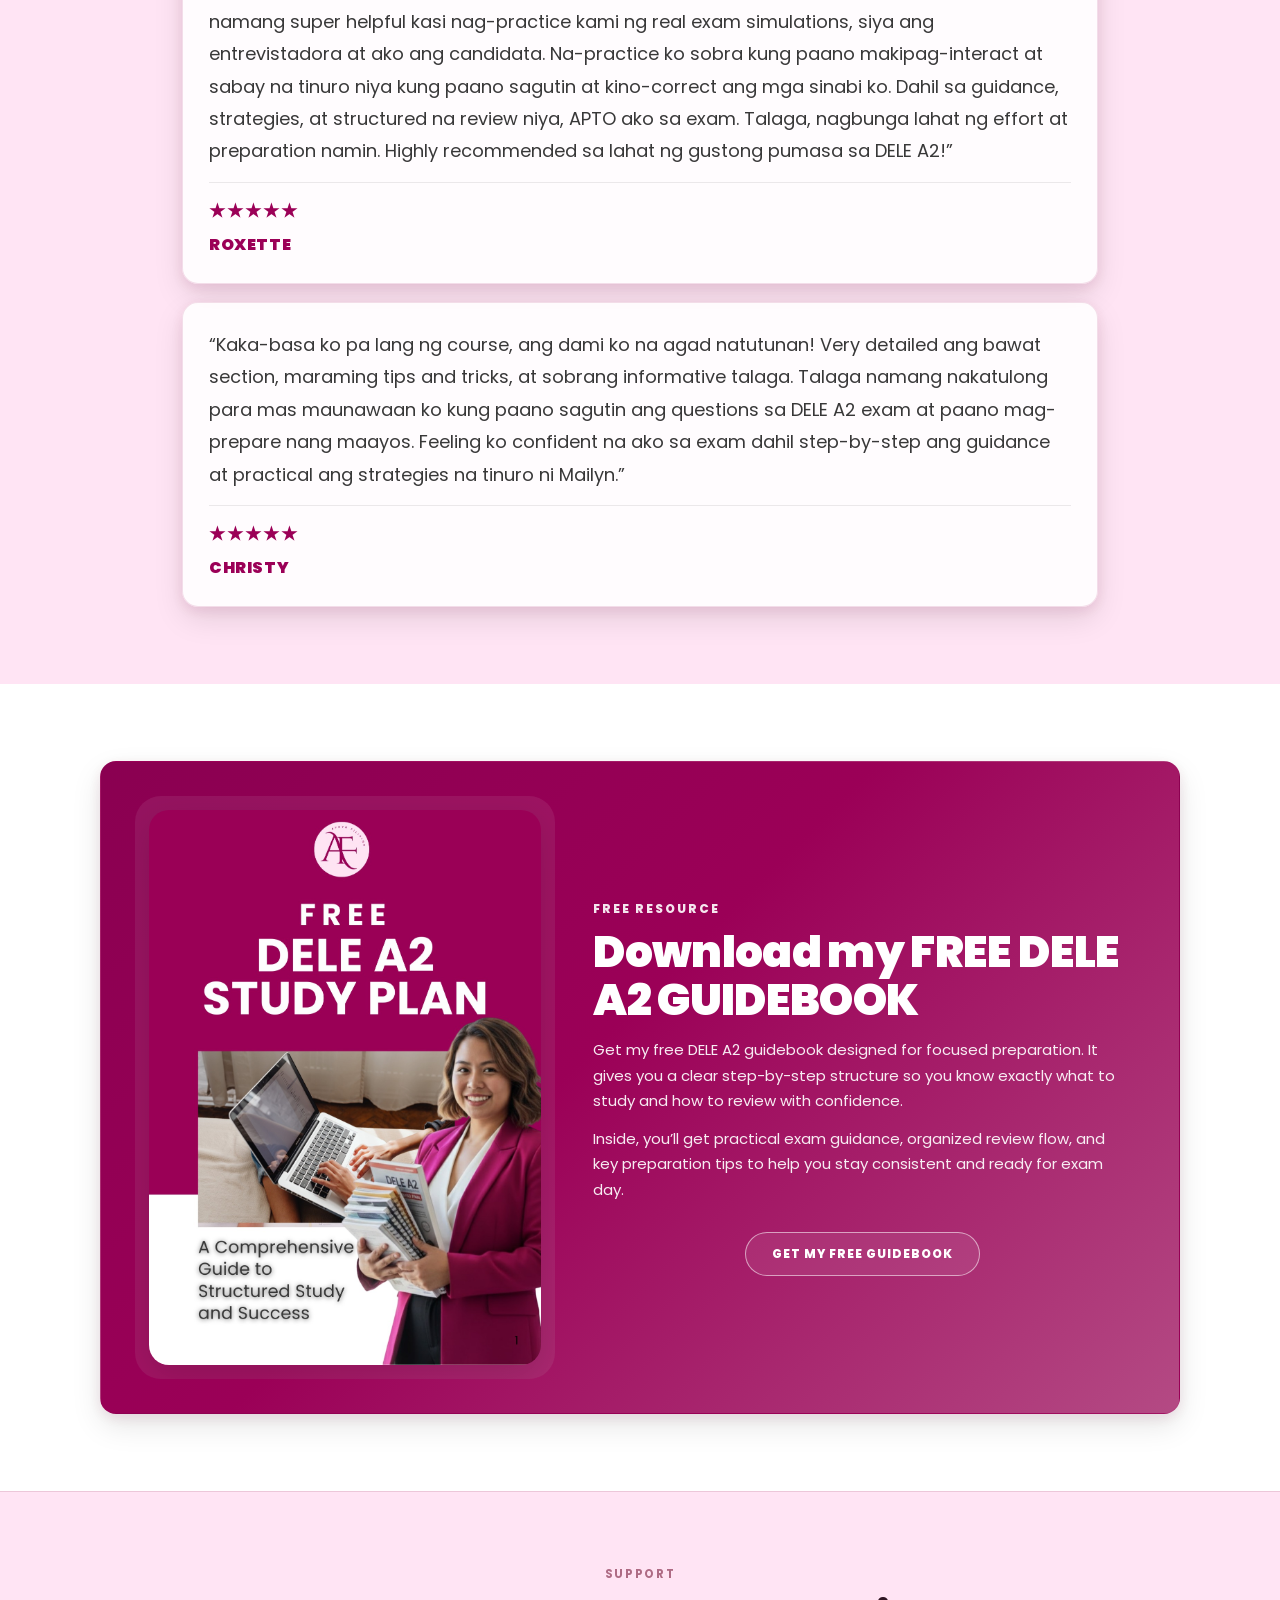
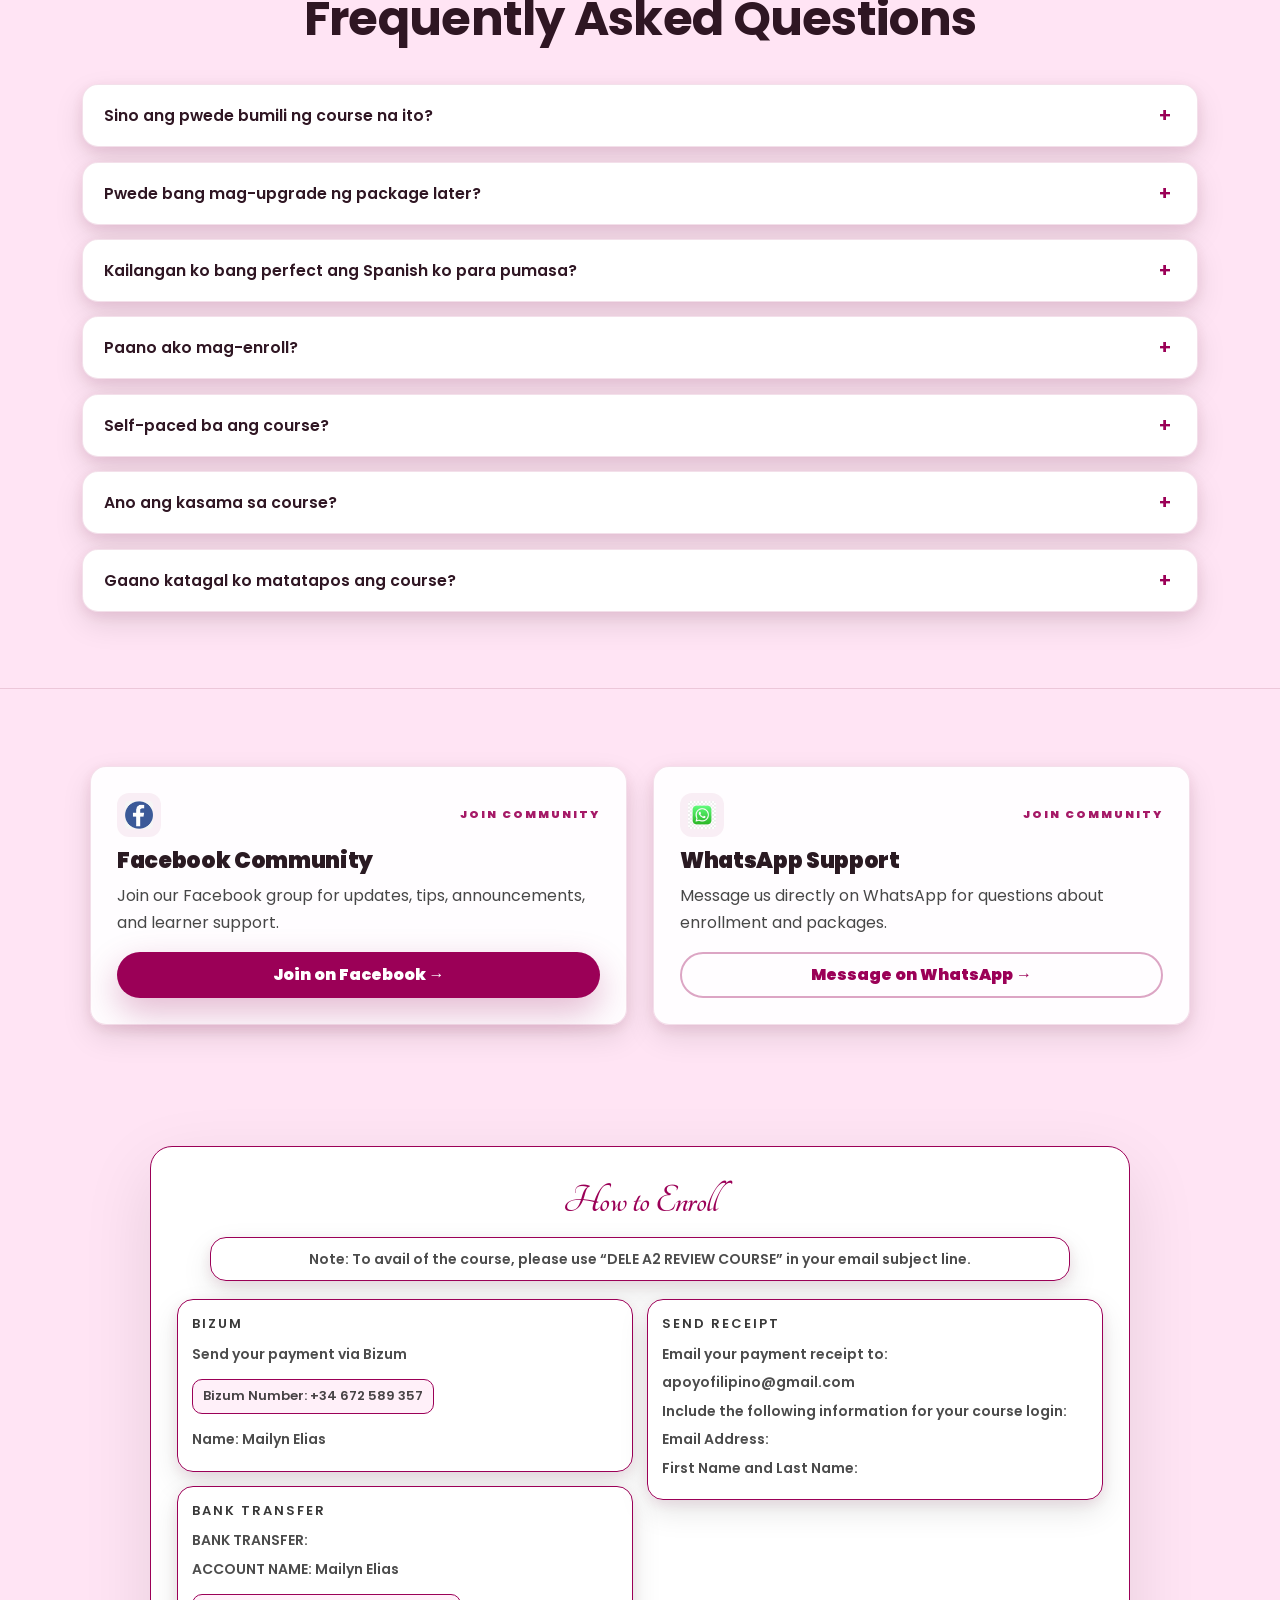
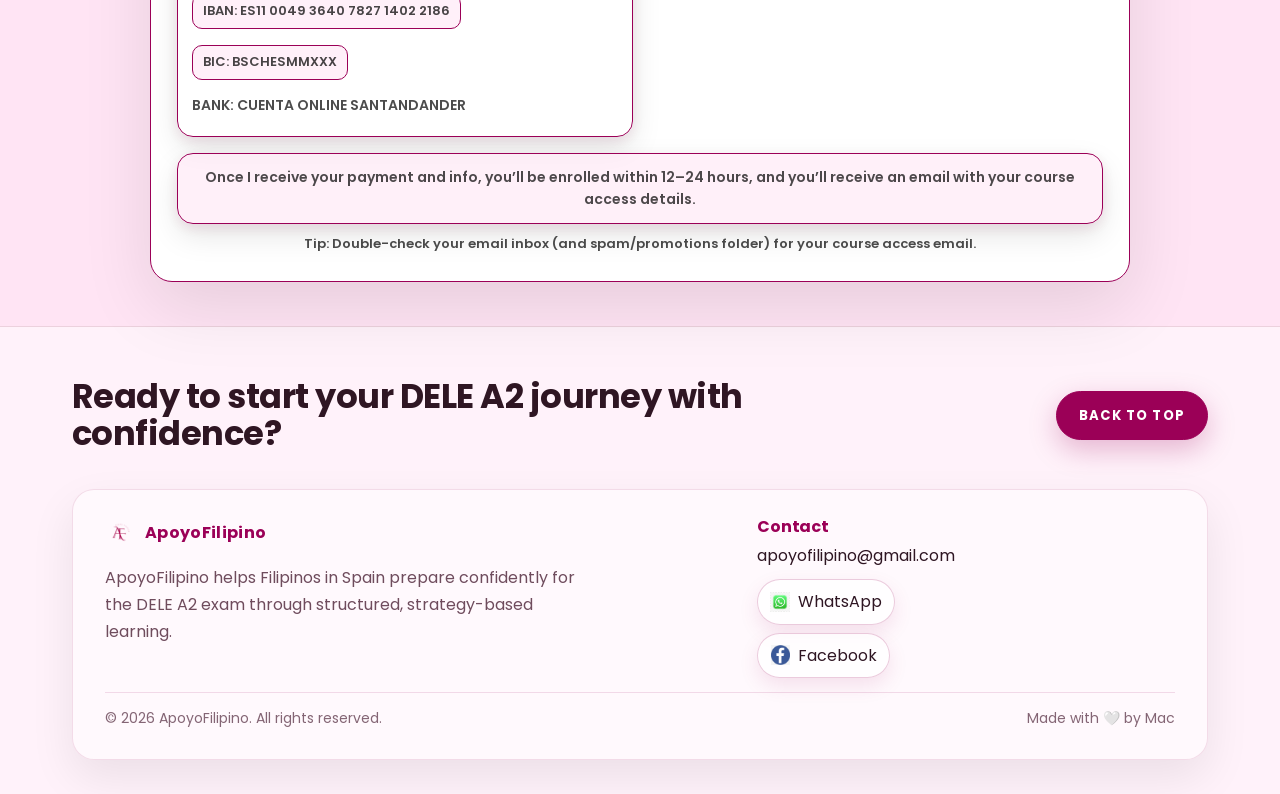
==== commit 2c5c2fd8: "Update mission/vision copy" ====
--- a/index.html
+++ b/index.html
@@ -87,7 +87,7 @@
           <h3 class="mv-title mv-title--mission">Mission</h3>
           <!-- EDIT: MISSION -->
           <p>
-mission ng ApoyoFilipino ay tulungan ang mga
+Mission ng ApoyoFilipino ay tulungan ang mga
 Filipino learners na naghahanda para sa DELE A2 exam sa
 guidance na galing sa tunay na experience. Layunin kong
 alisin ang kalituhan, sayang na oras, at maling paraan ng
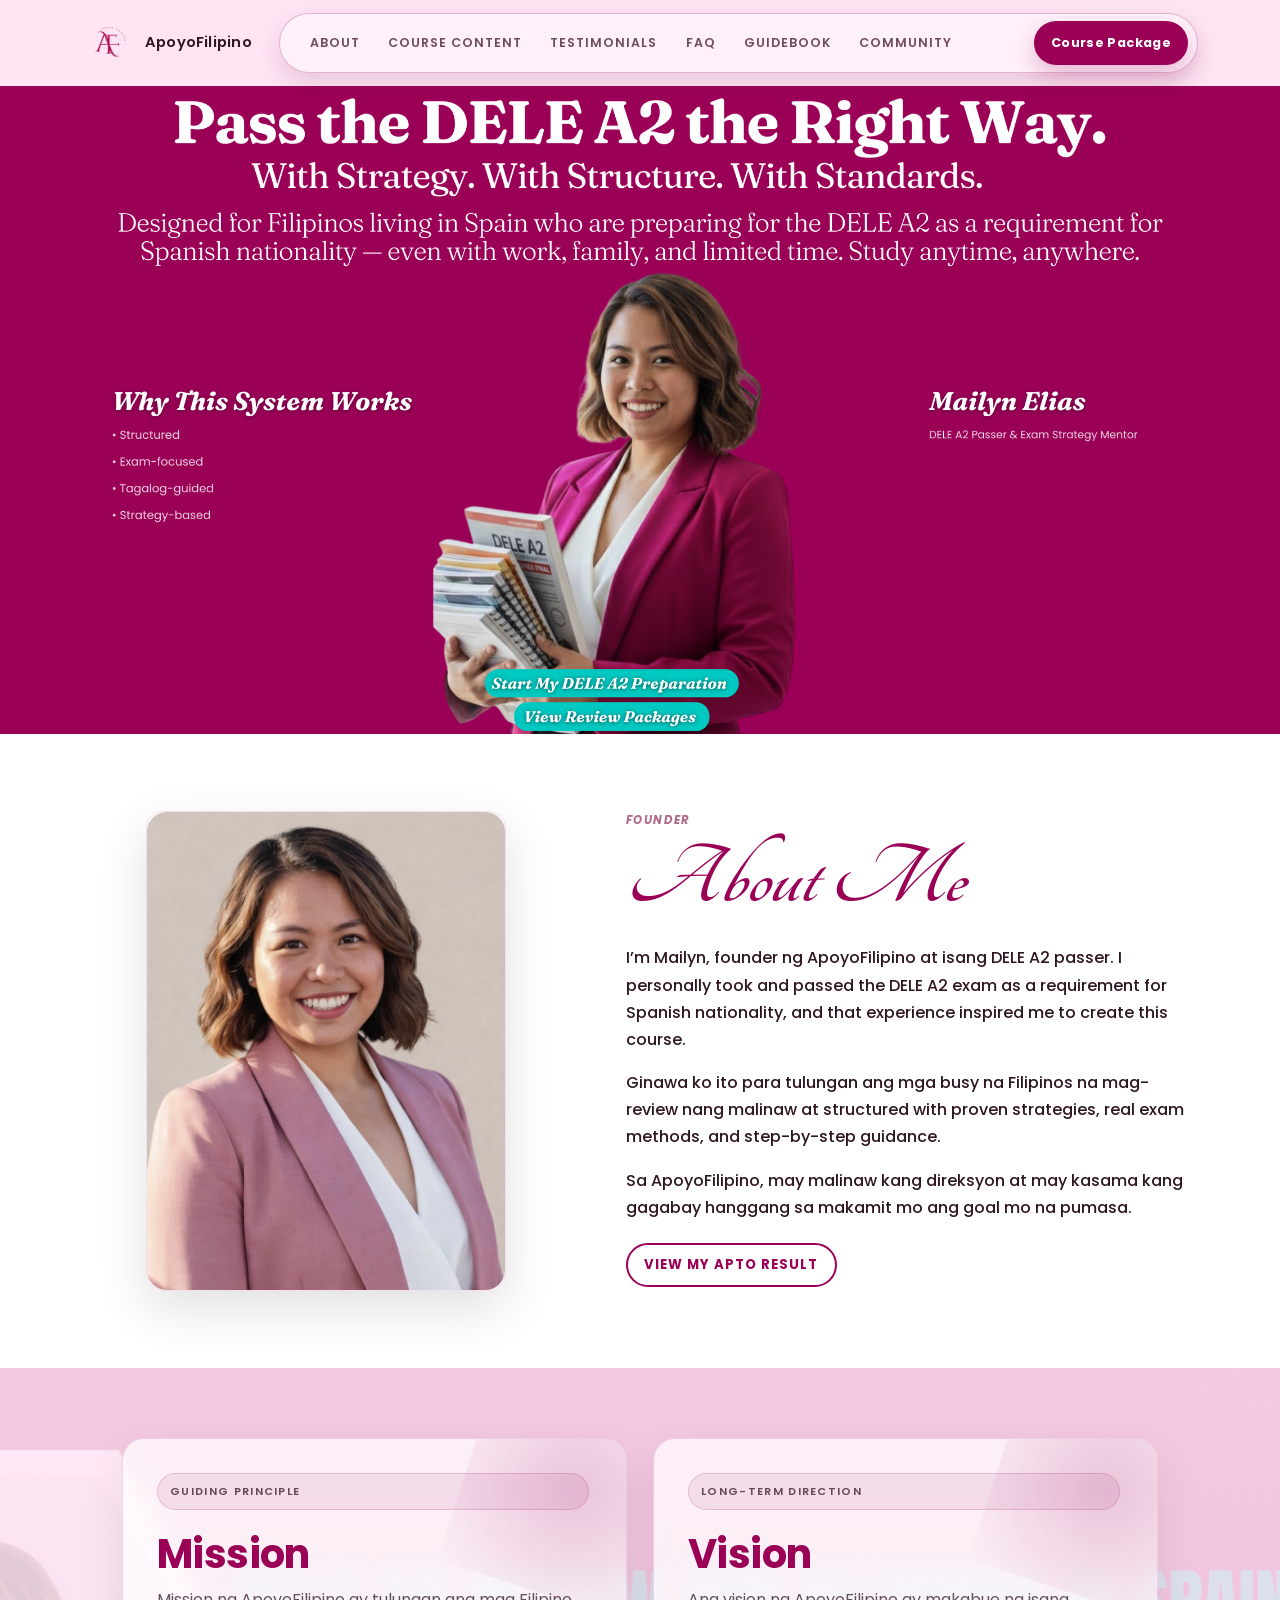
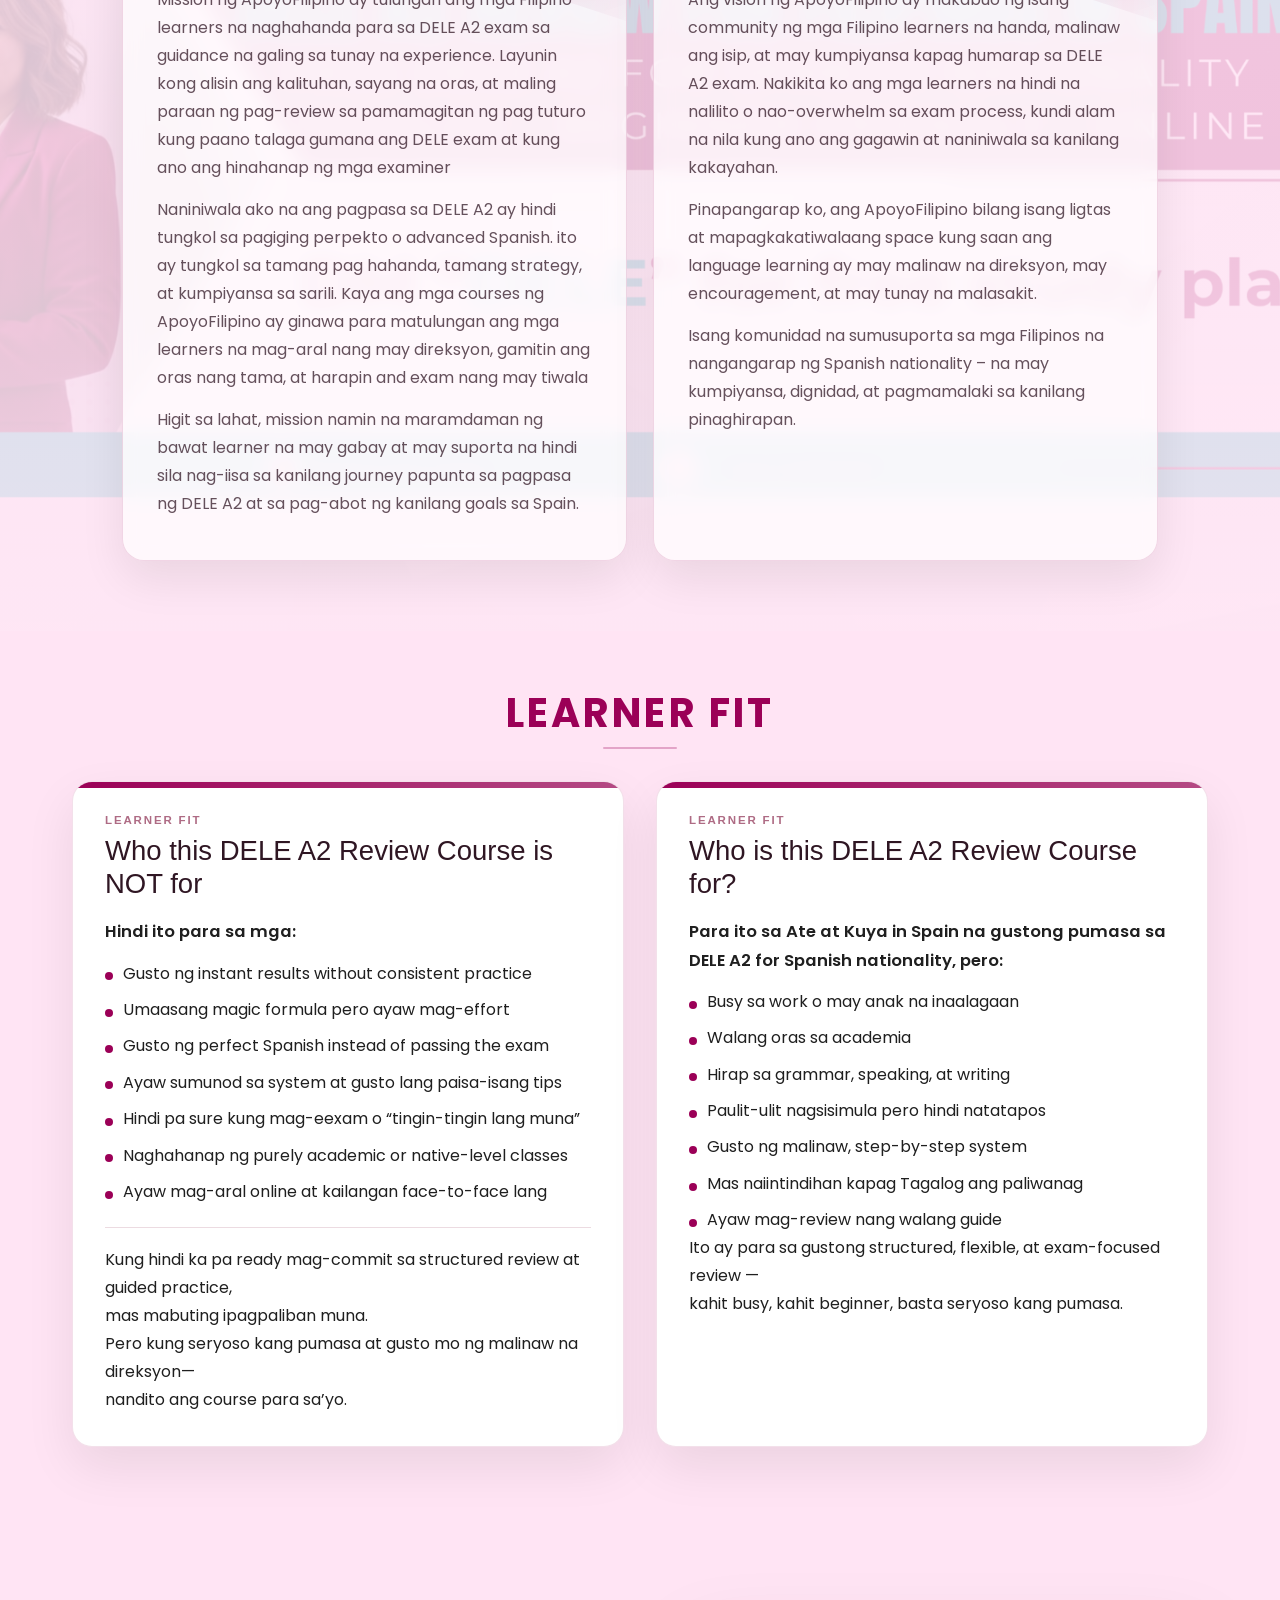
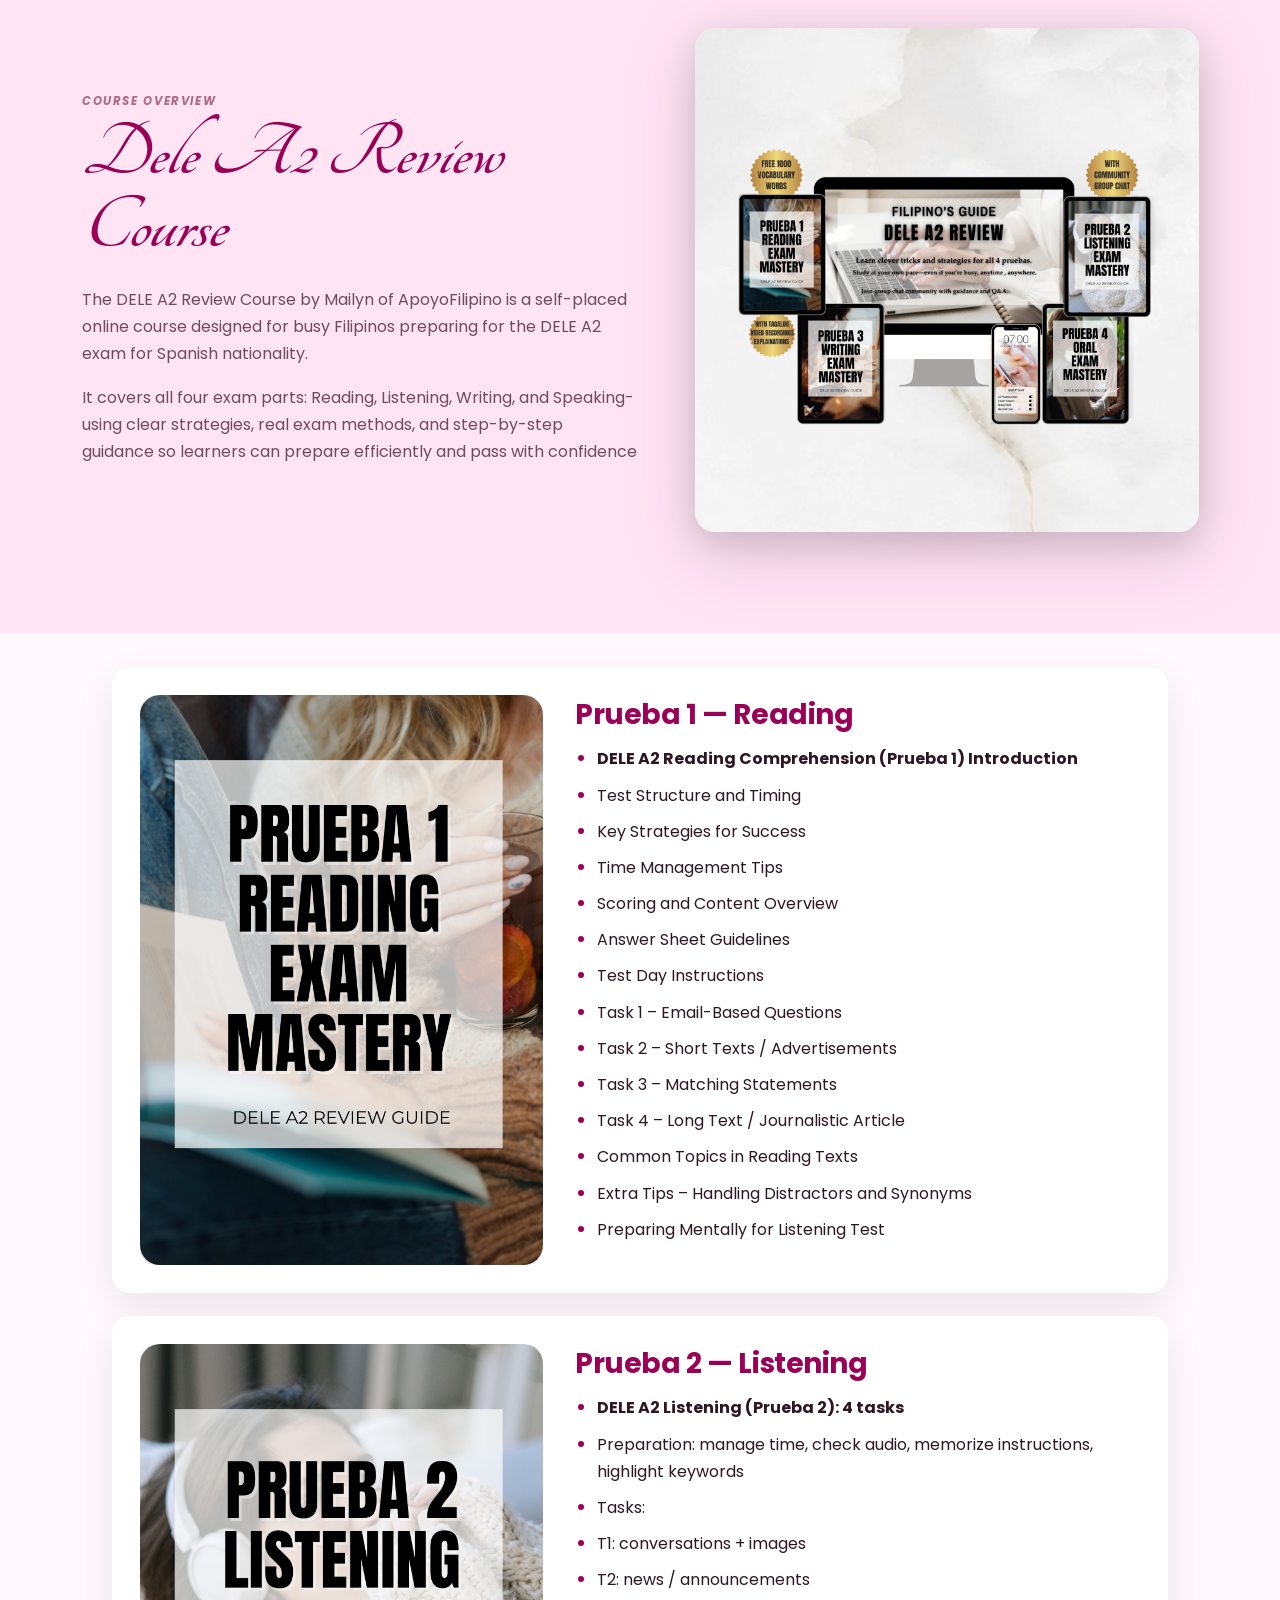
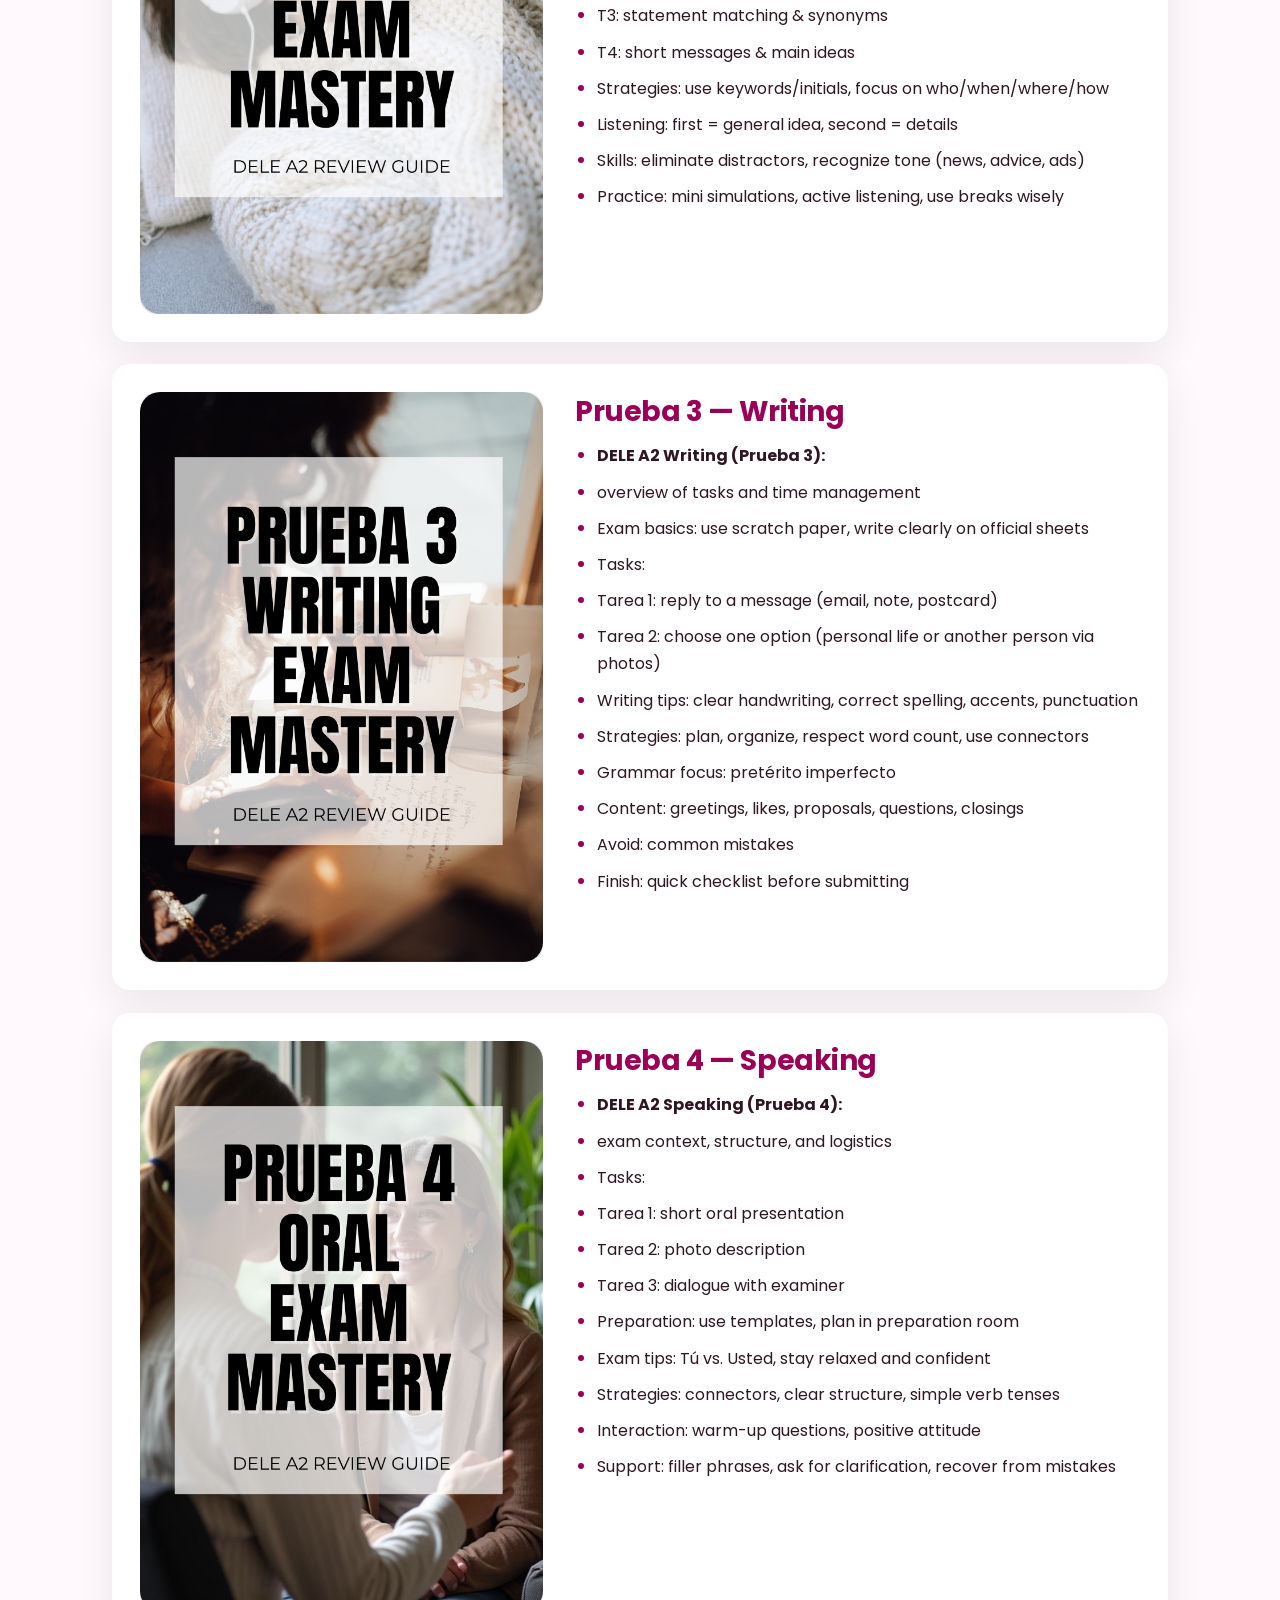
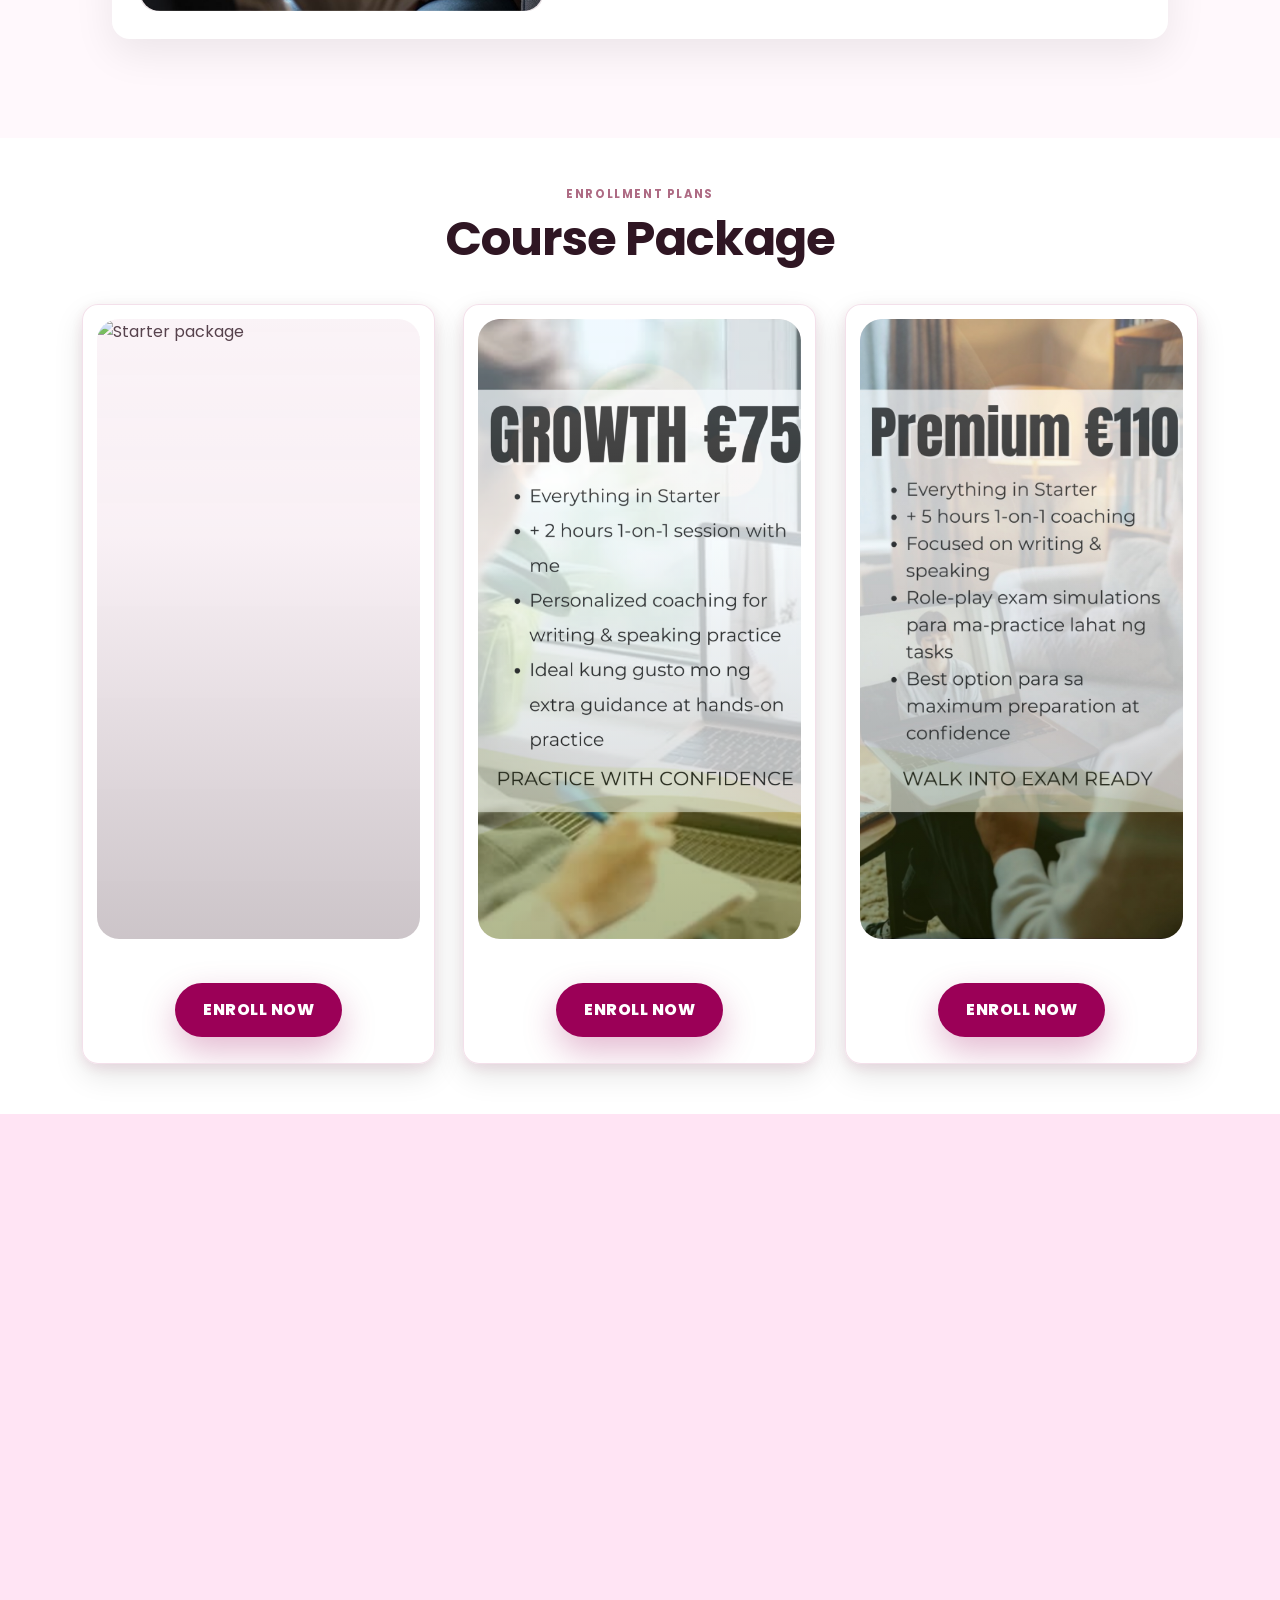
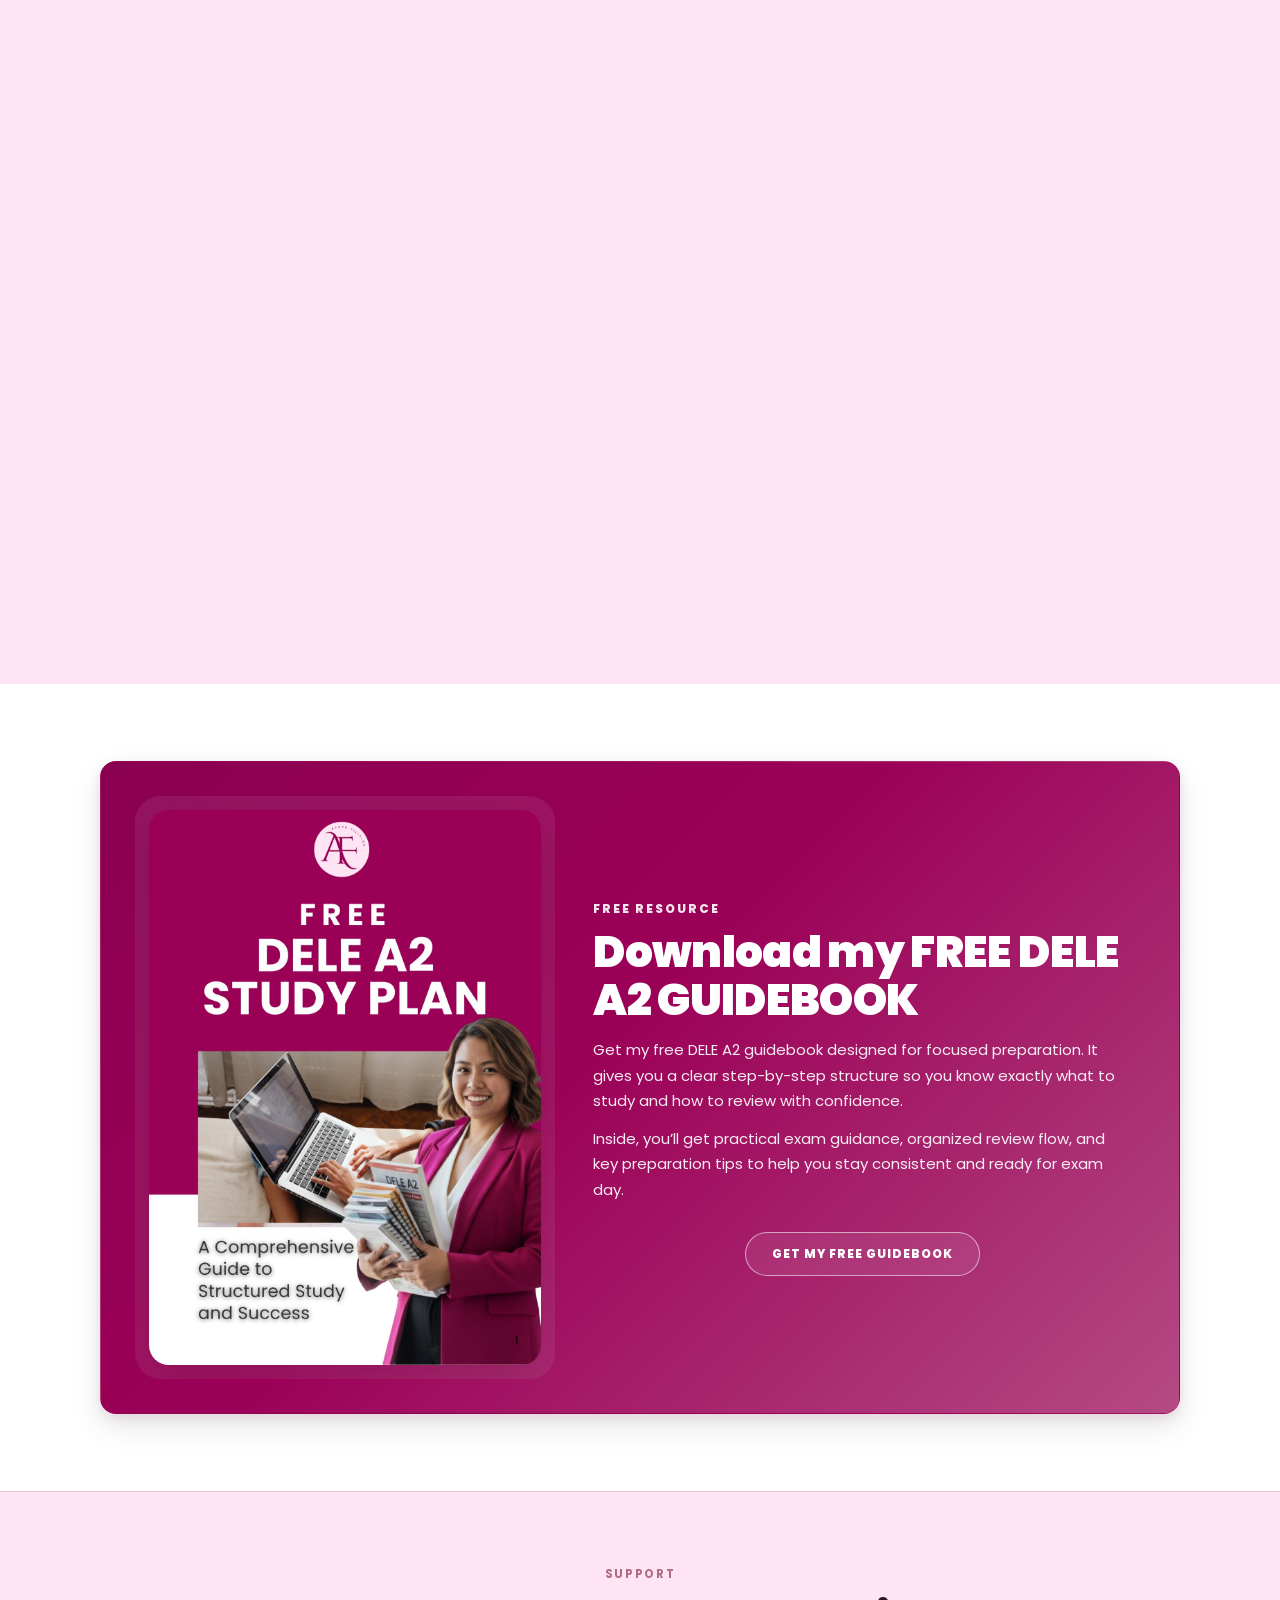
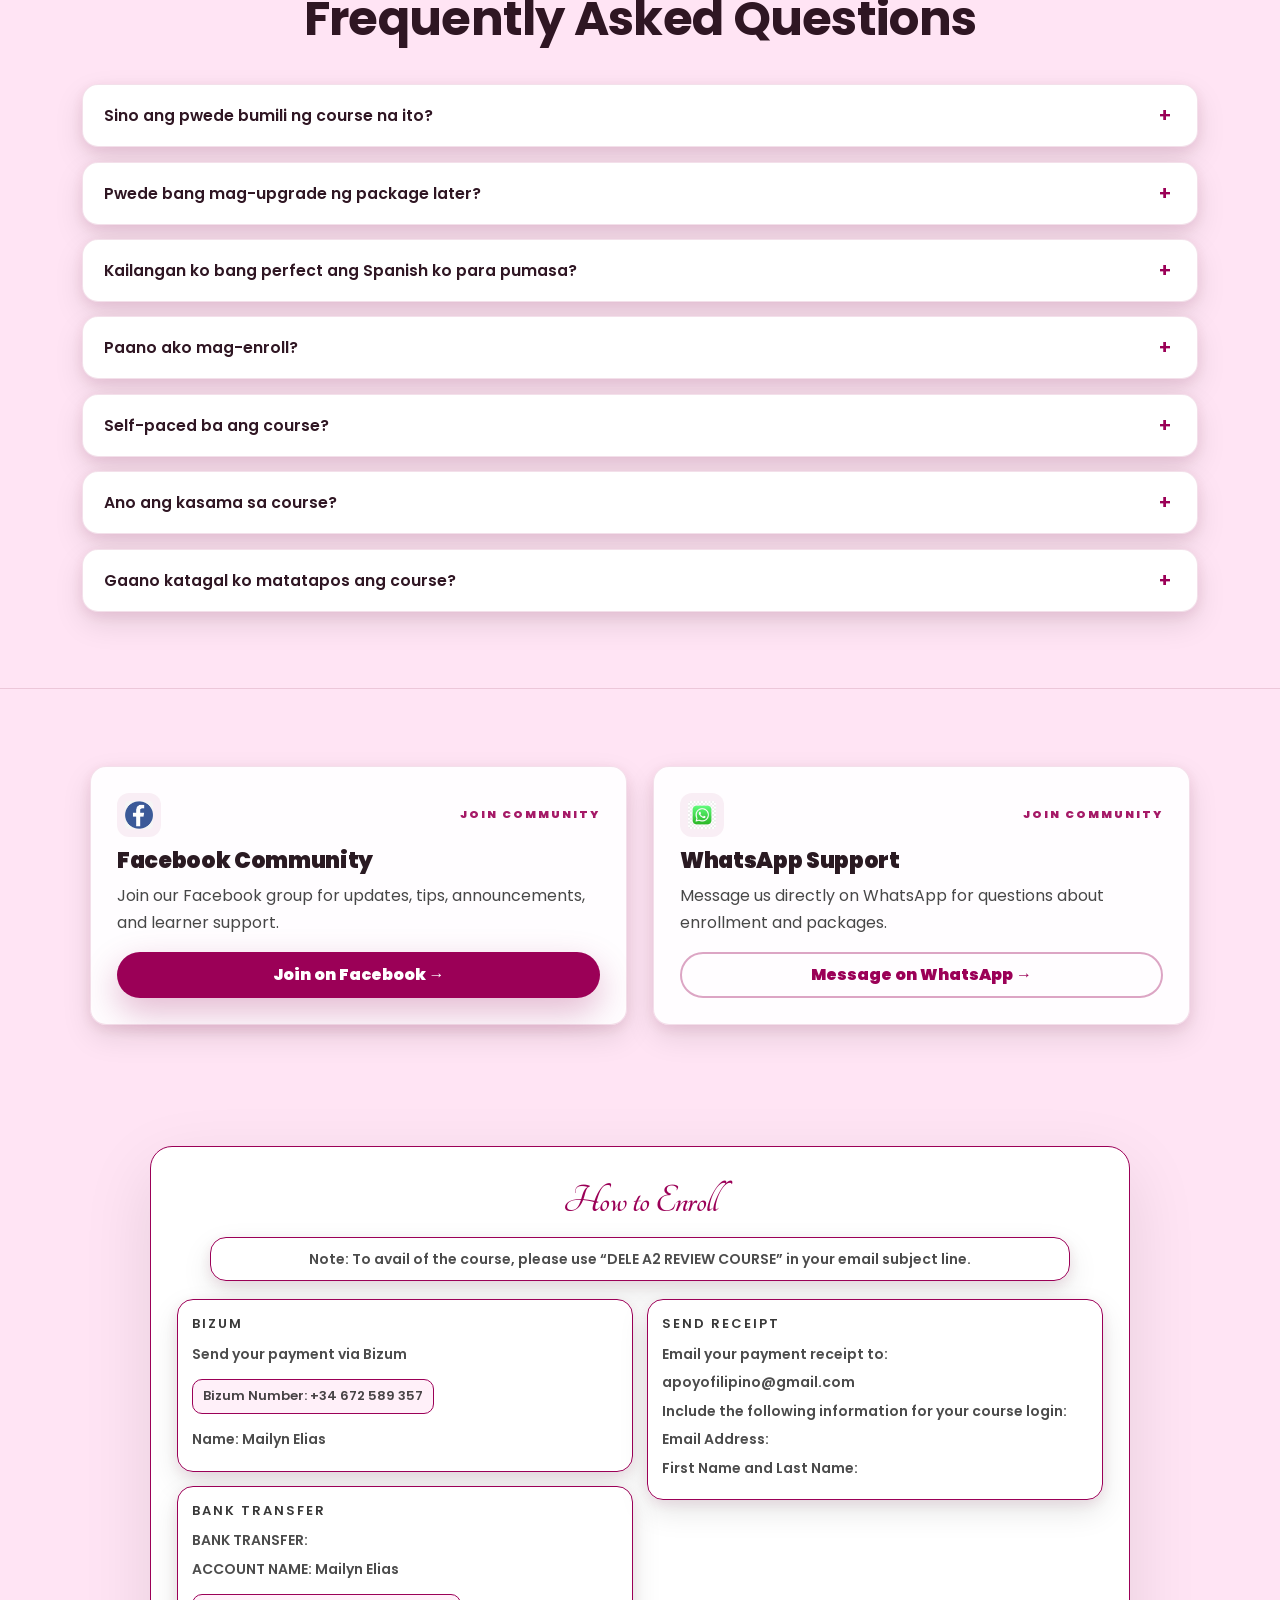
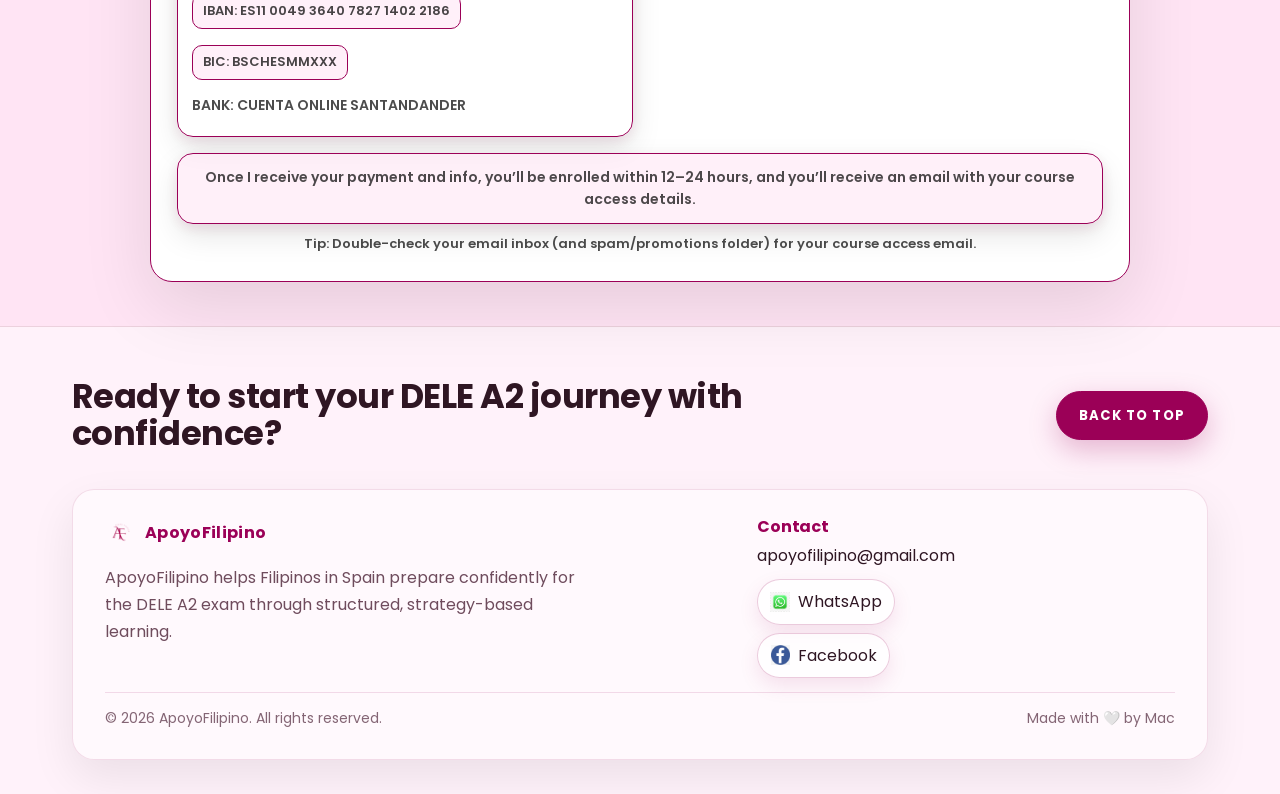
==== commit eaa9e7d6: "Update mission text" ====
--- a/index.html
+++ b/index.html
@@ -105,7 +105,7 @@
 tama, at harapin and exam nang may tiwala
           </p>
           <p>
-Higit sa lahat, mission naming na maramdaman ng bawat
+Higit sa lahat, mission namin na maramdaman ng bawat
 learner na may gabay at may suporta na hindi sila nag-iisa
 sa kanilang journey papunta sa pagpasa ng DELE A2 at sa
 pag-abot ng kanilang goals sa Spain.
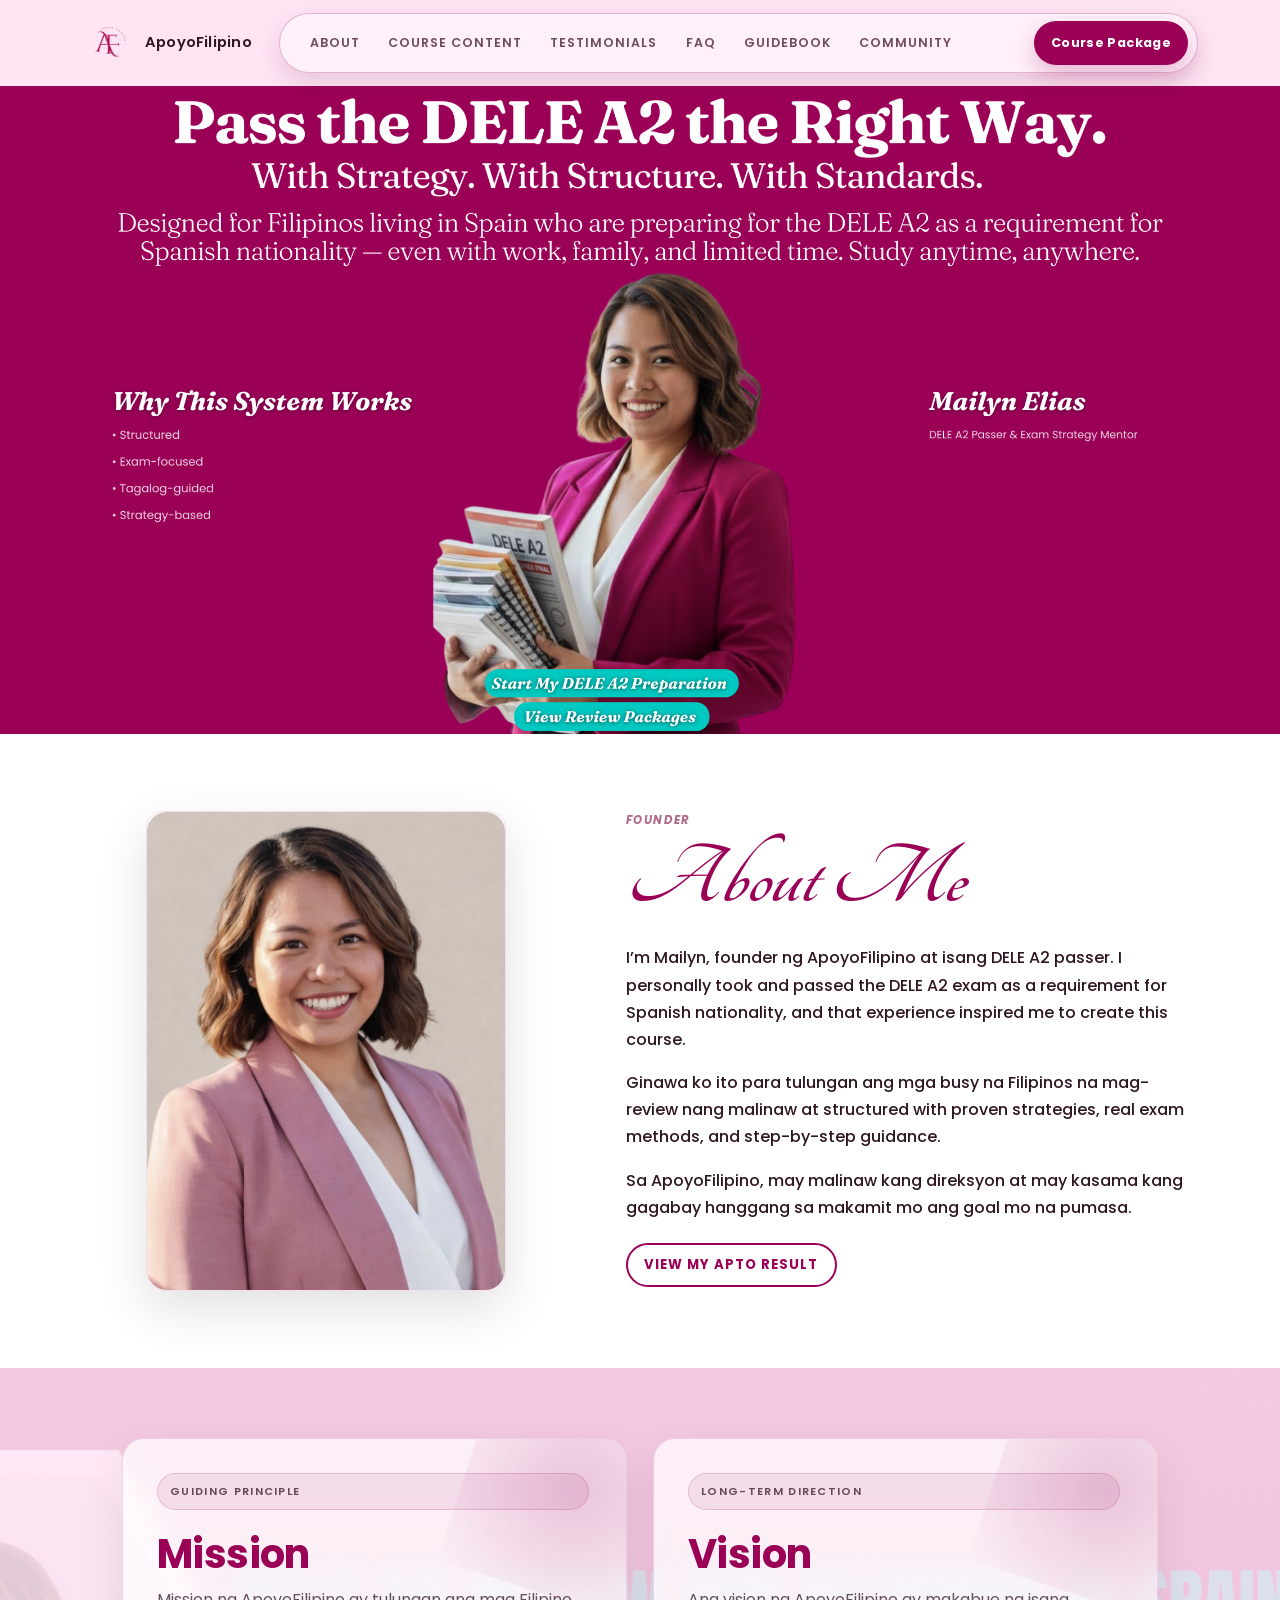
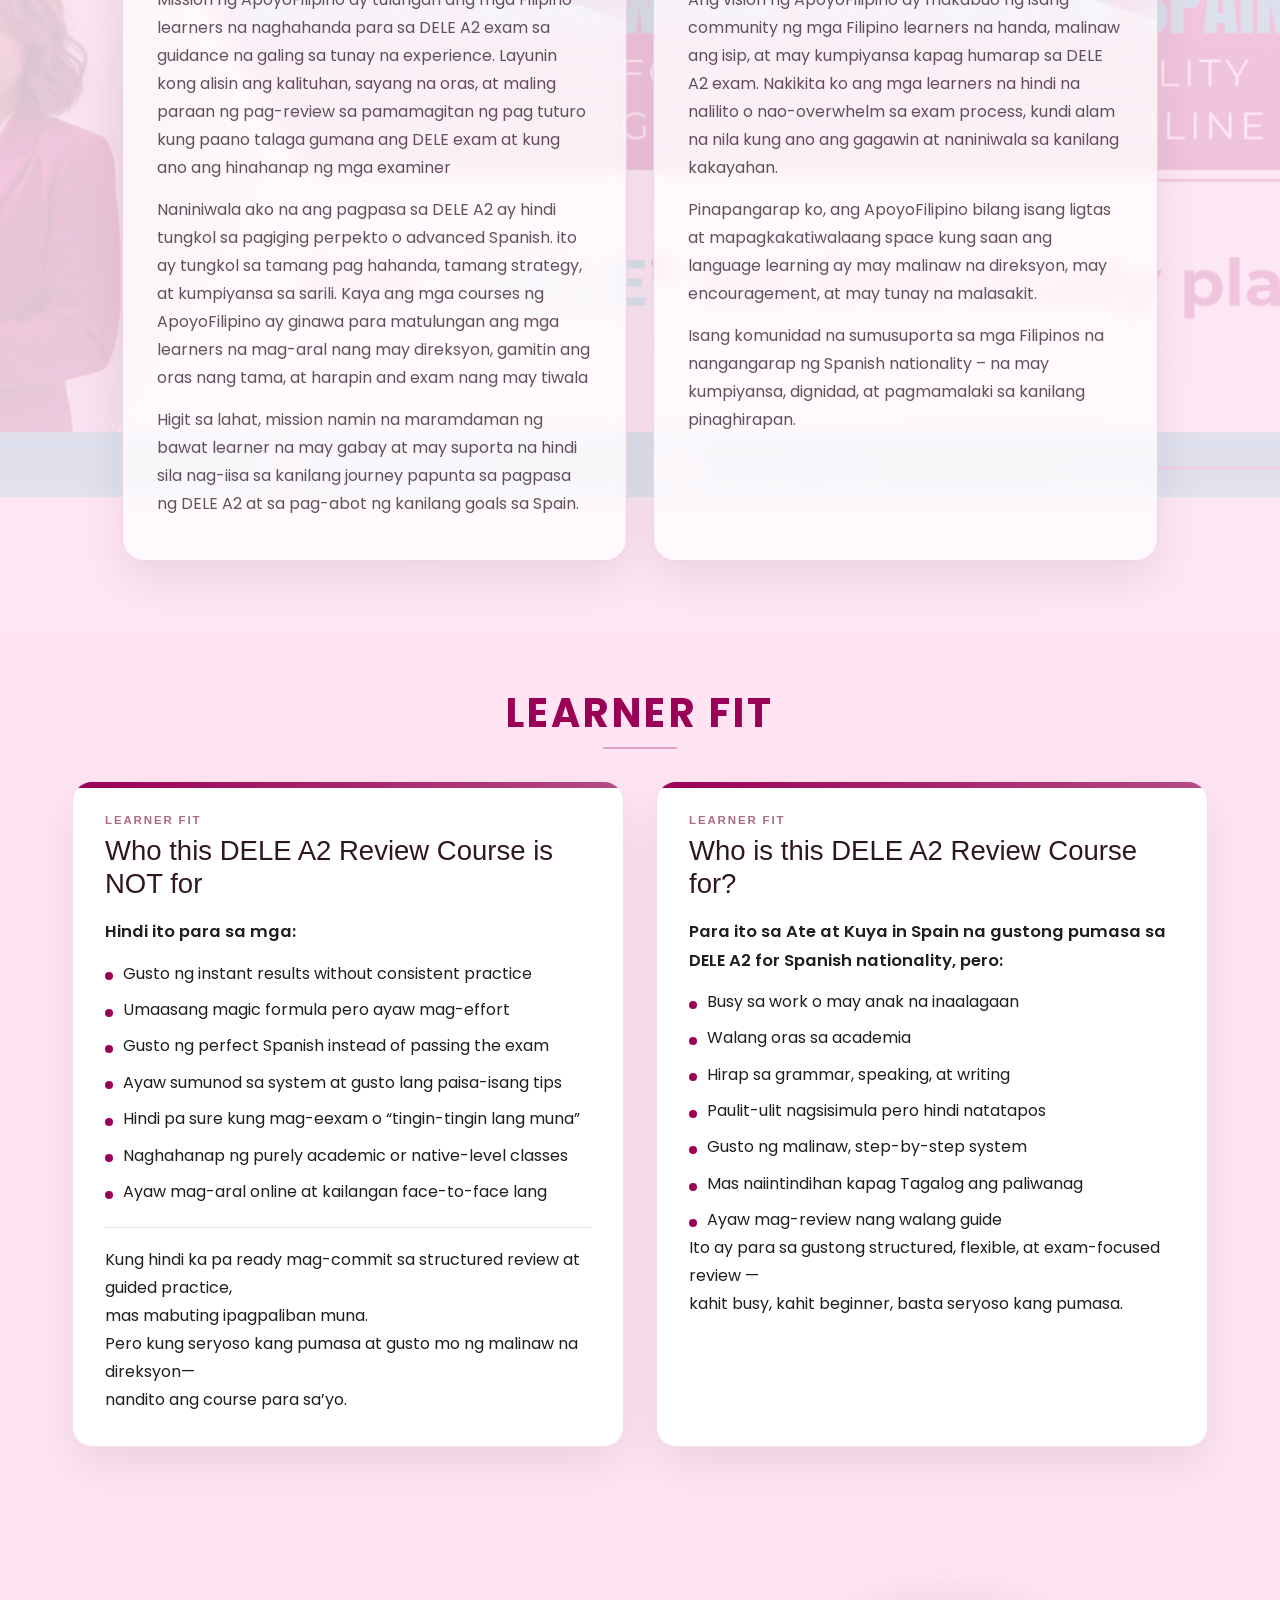
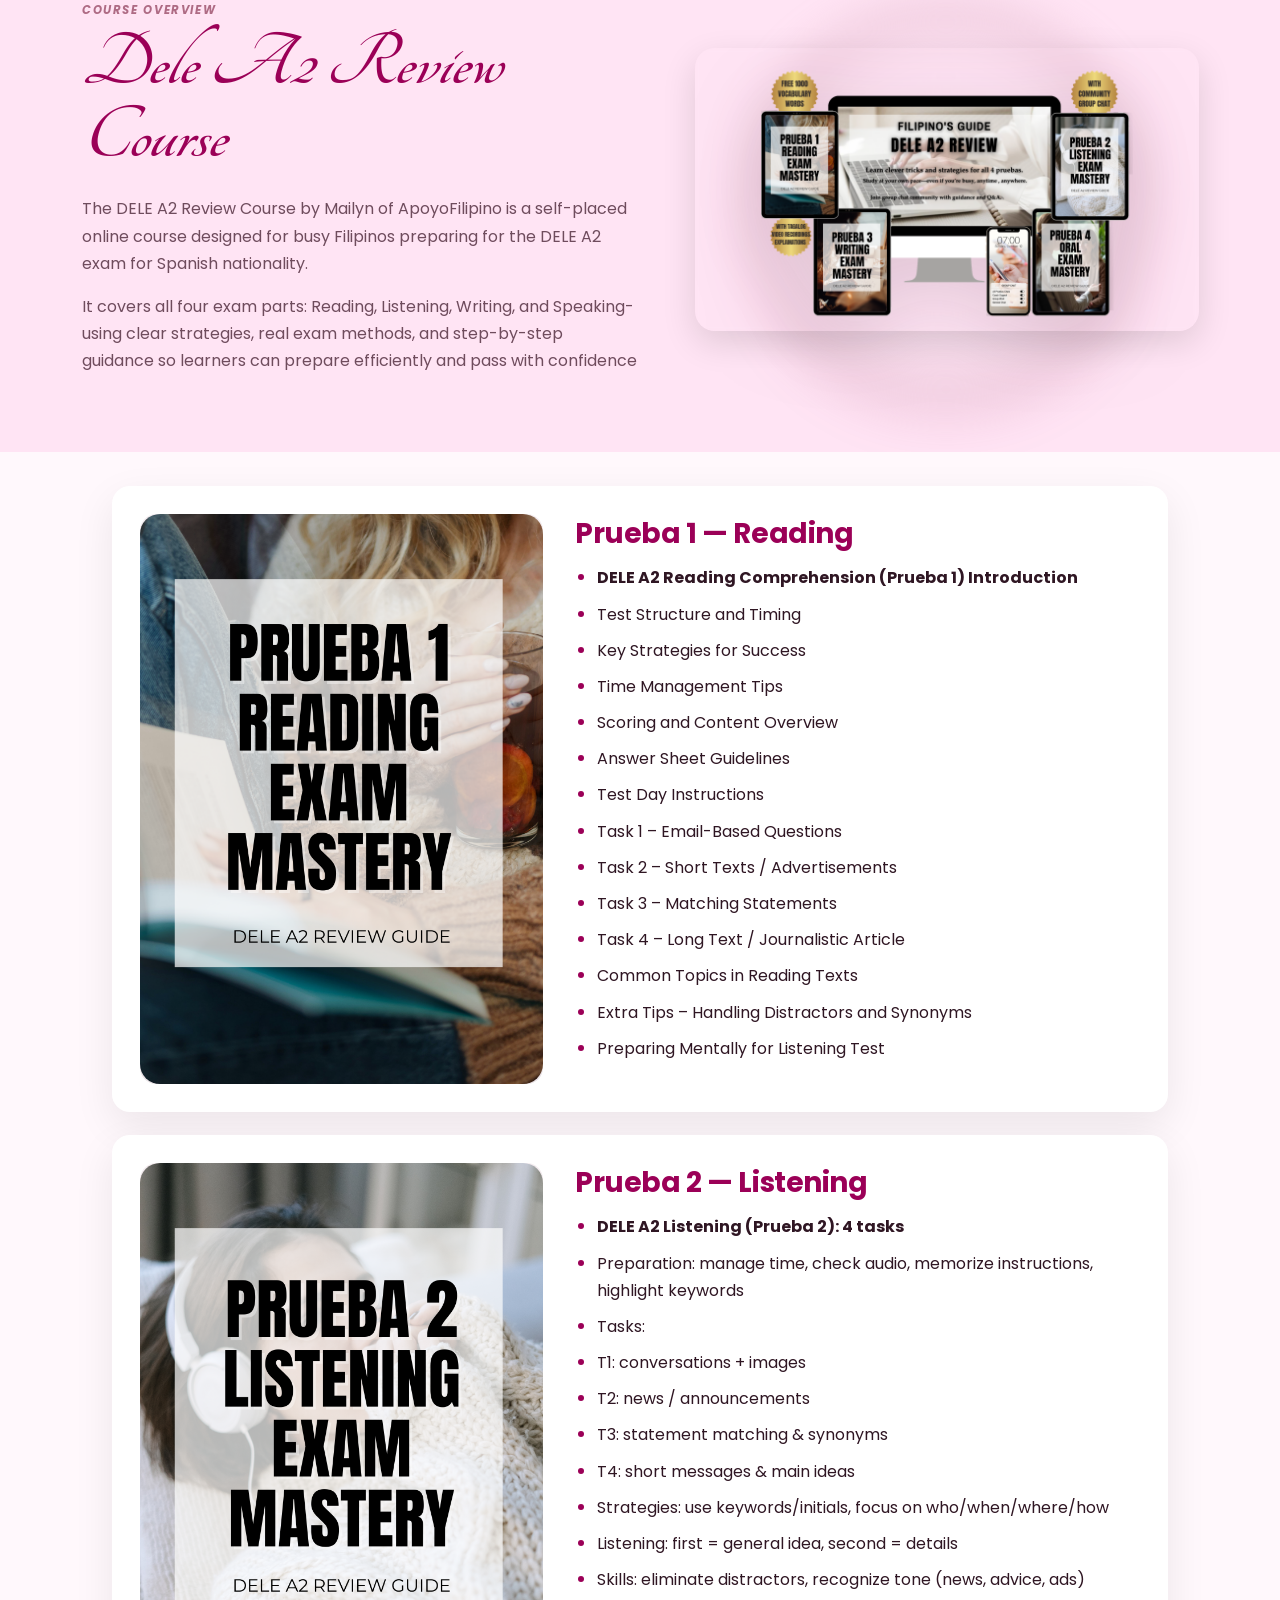
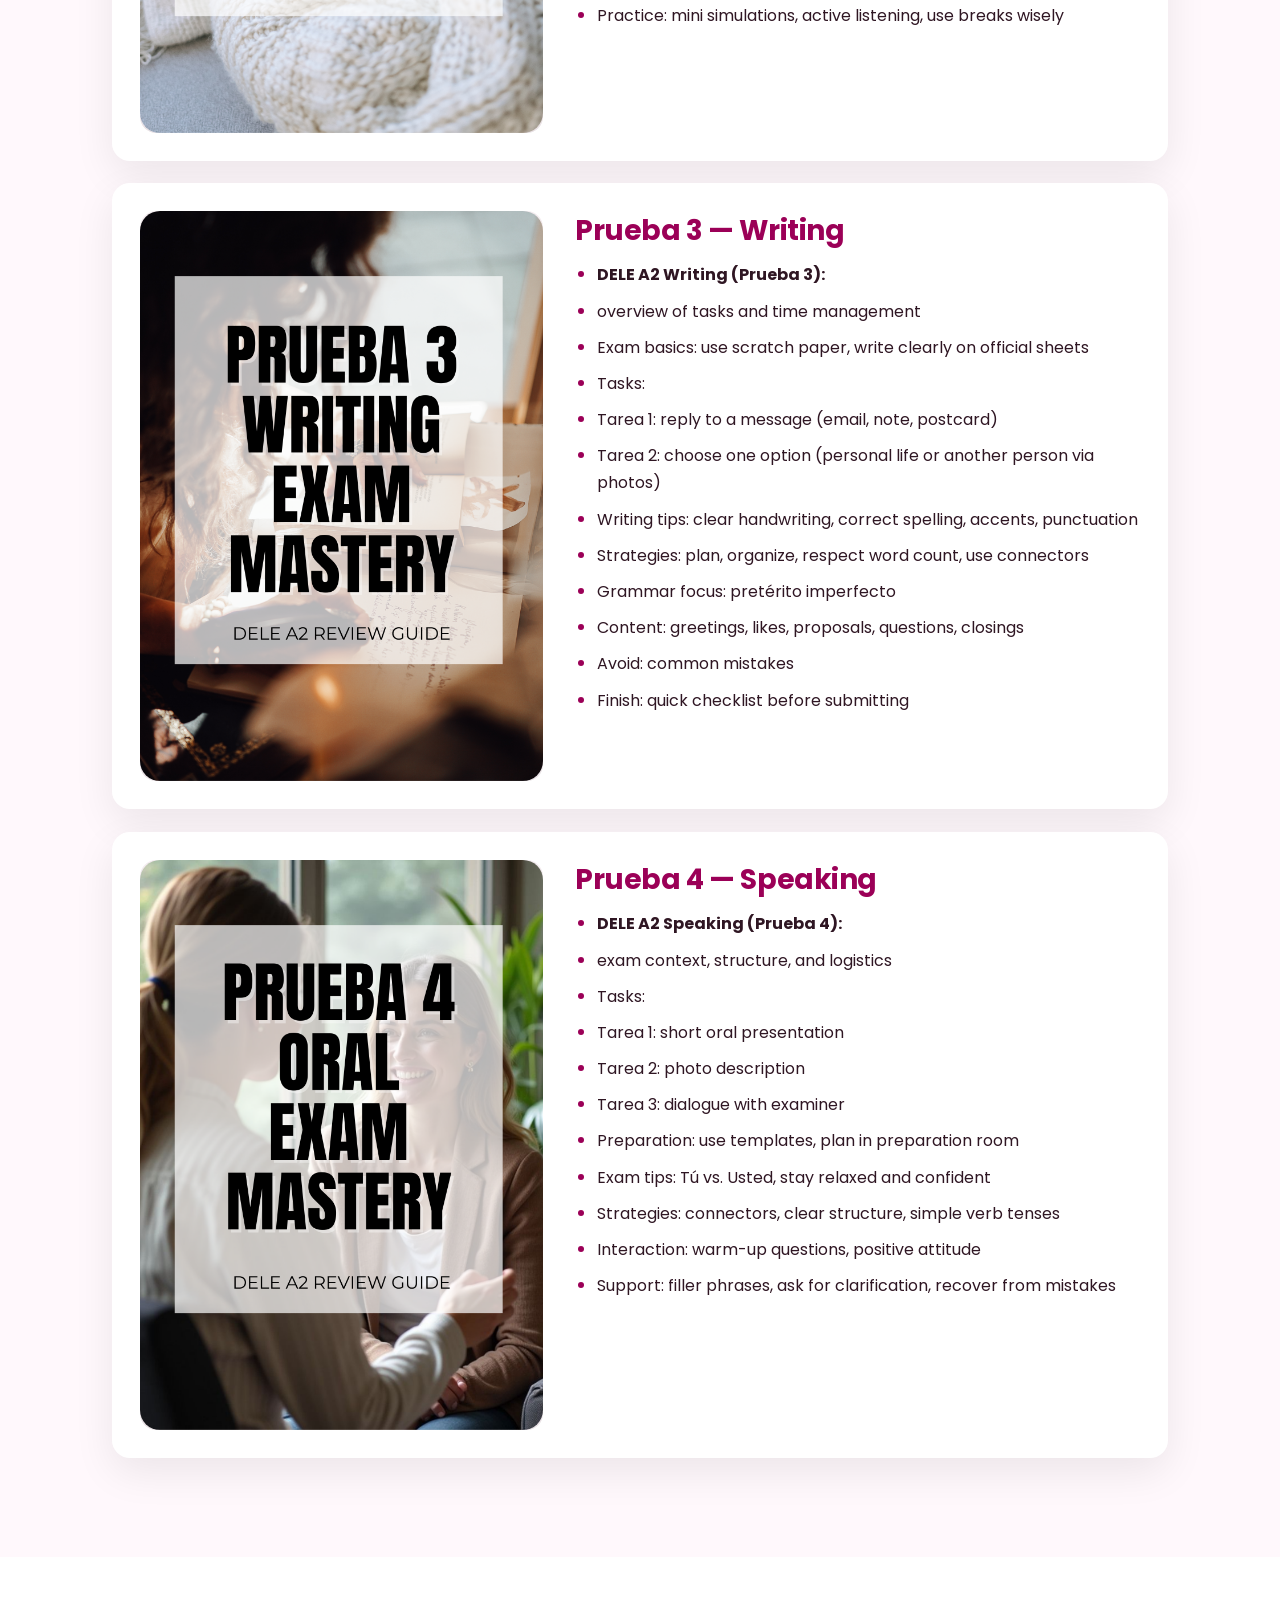
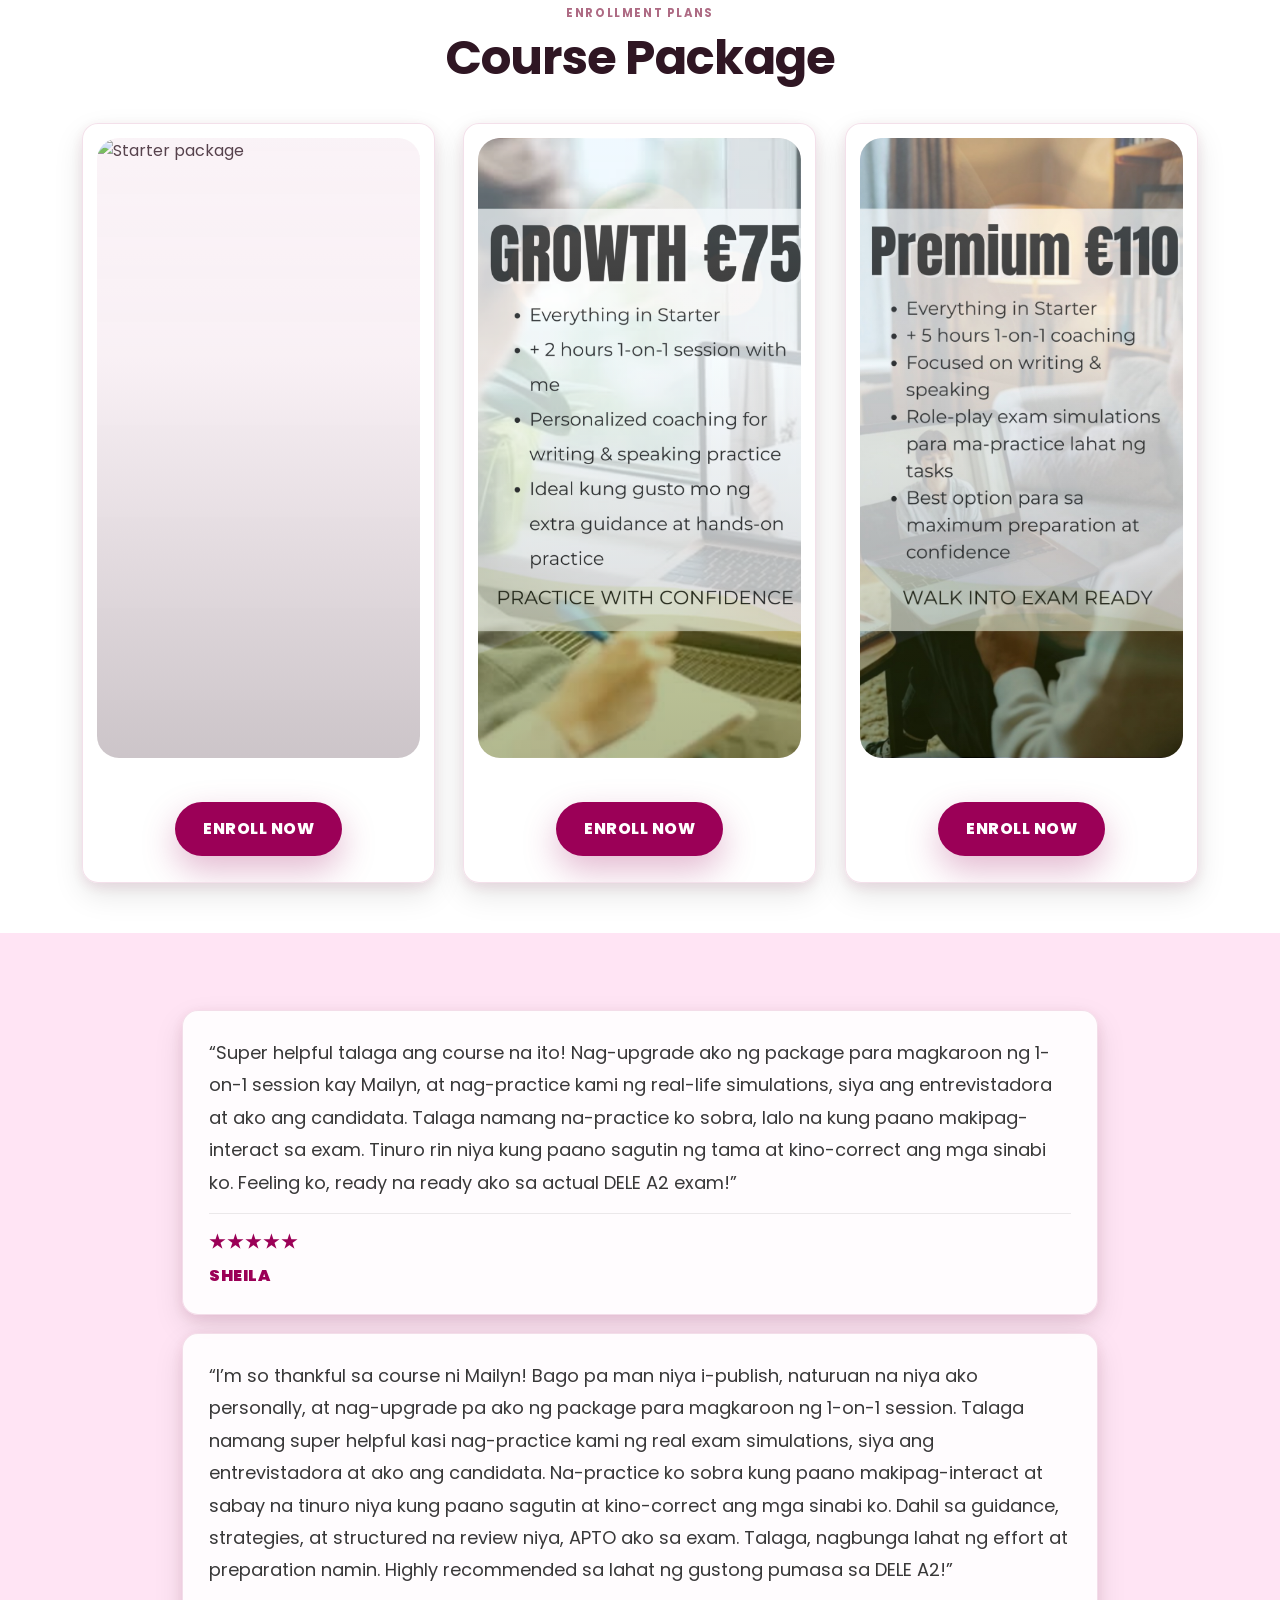
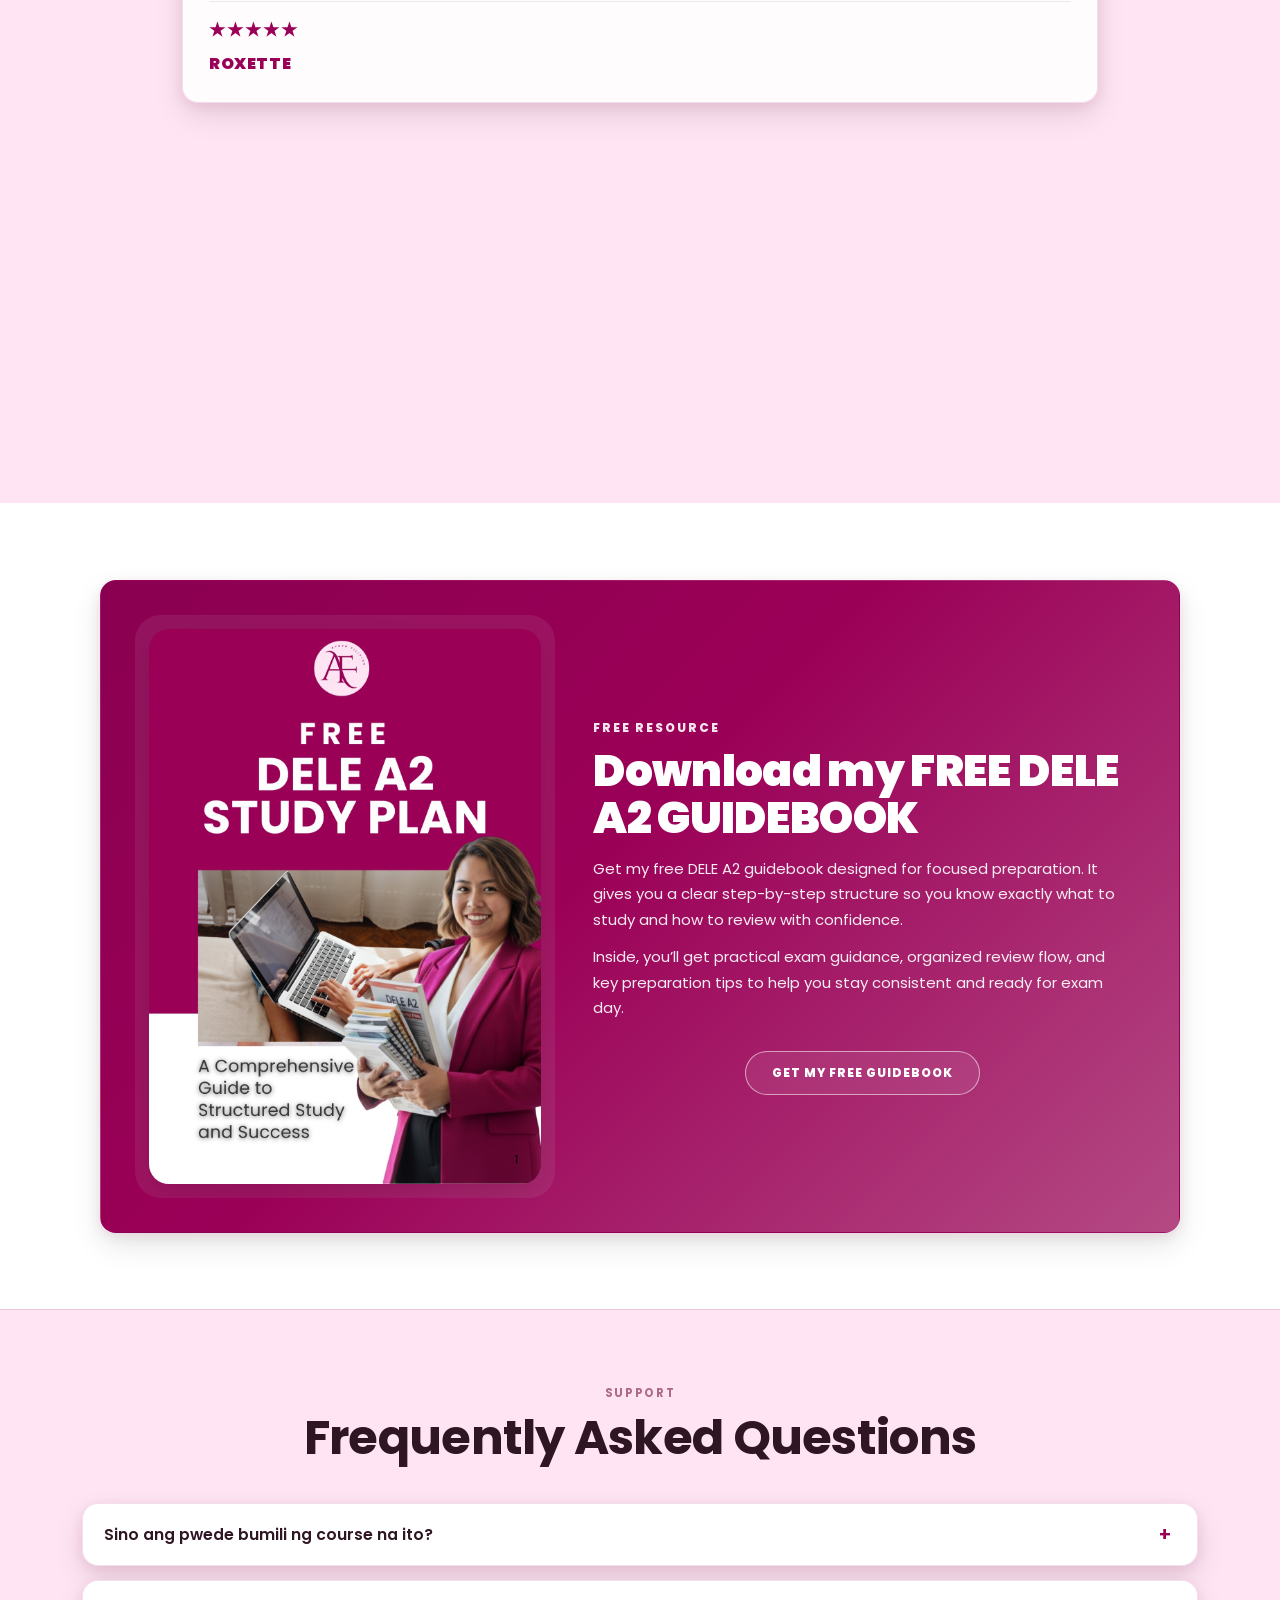
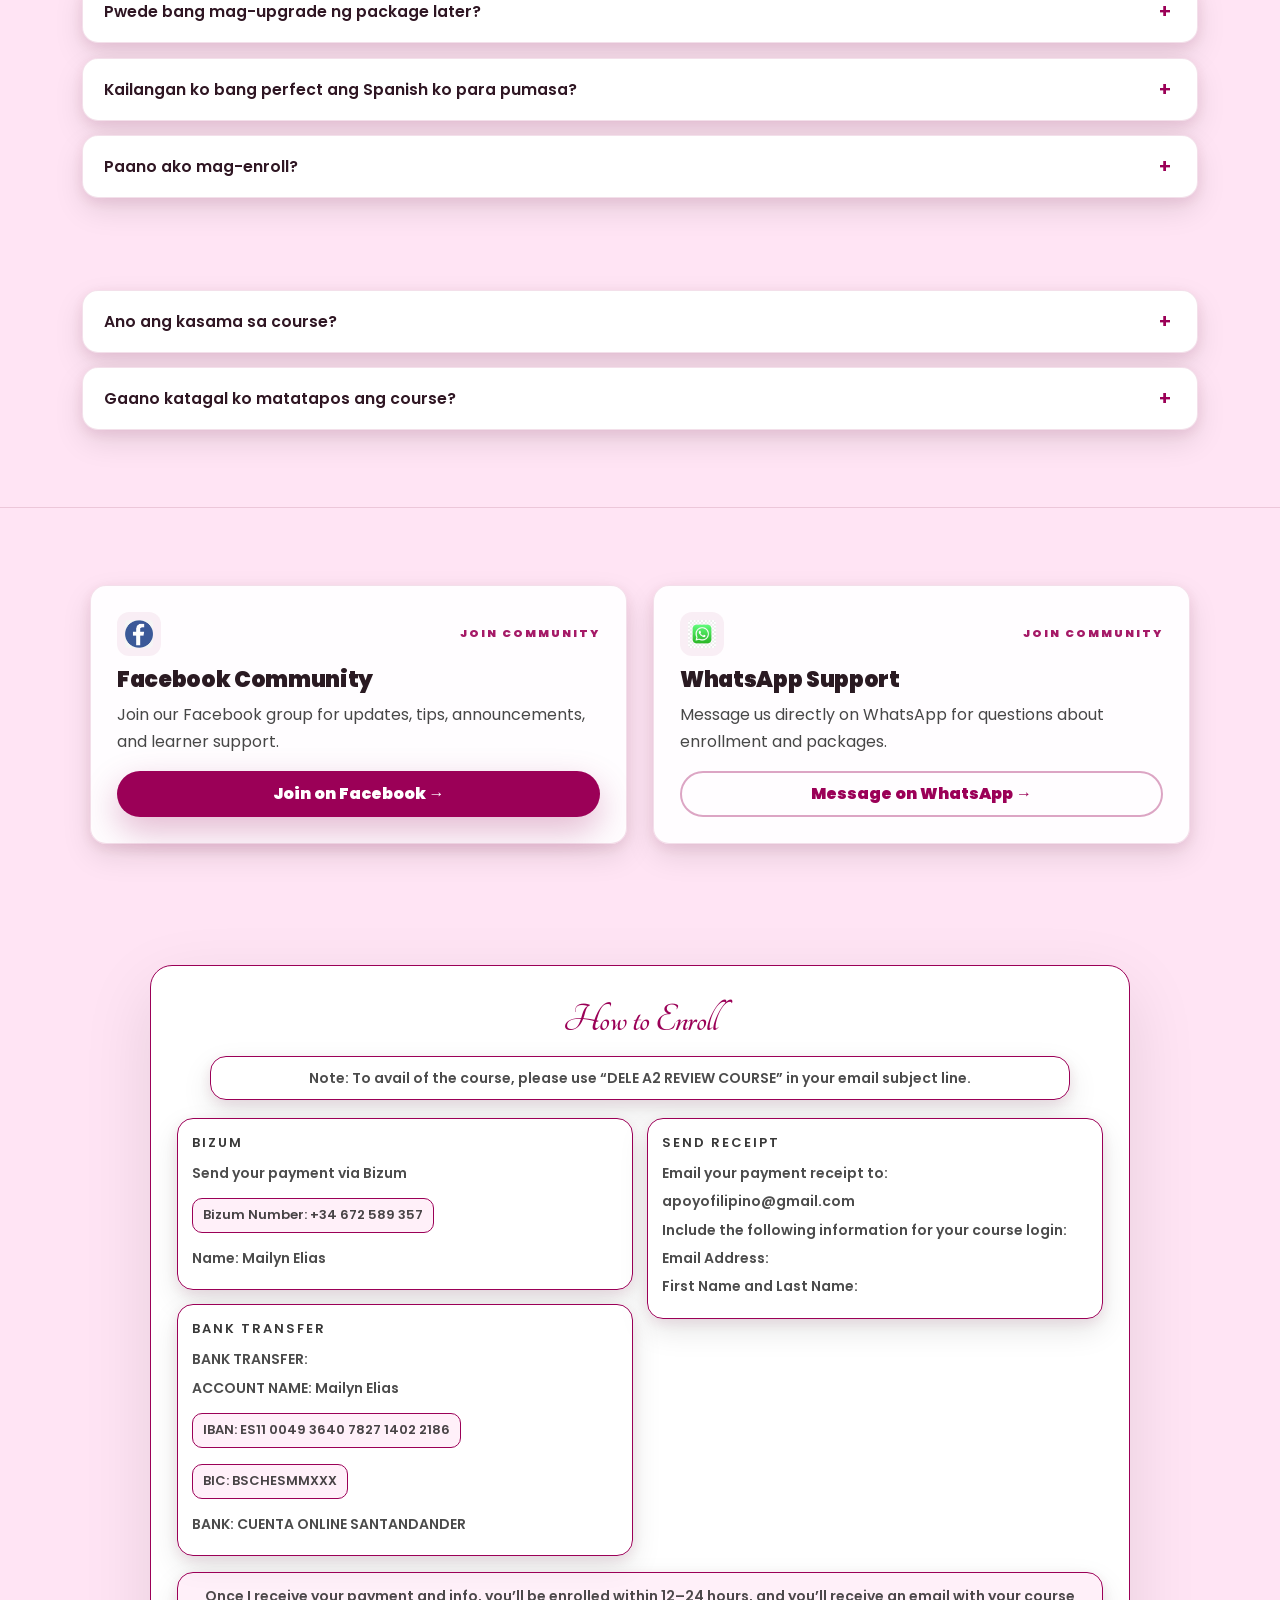
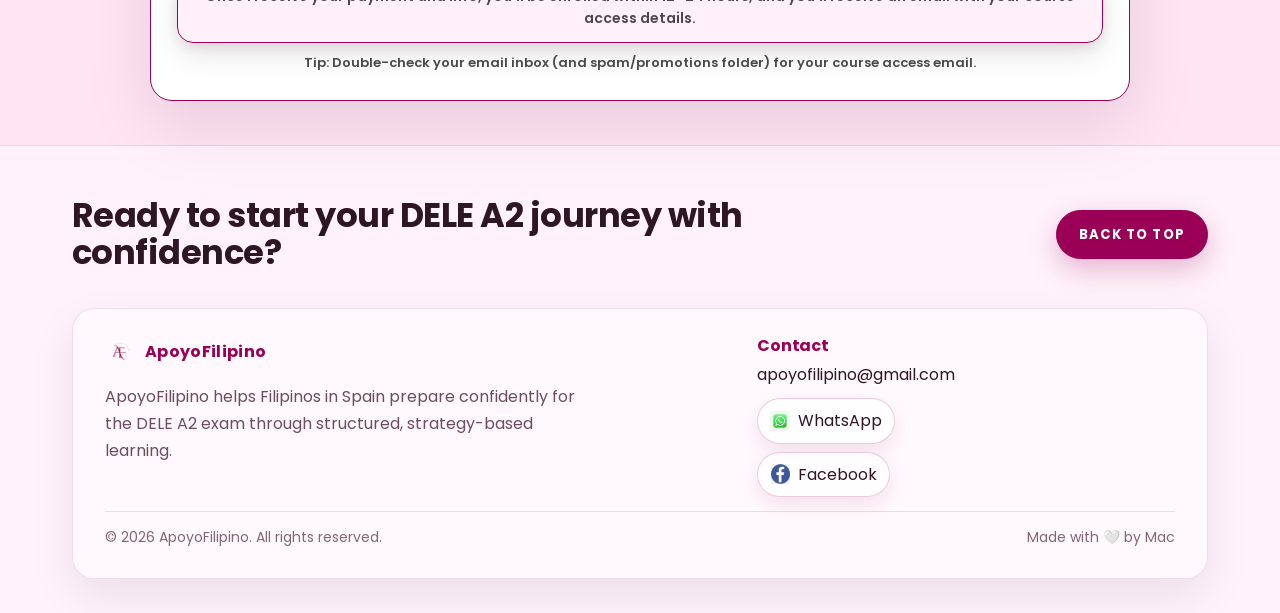
==== commit 2366e34c: "Update course overview review image to /images/review.png" ====
--- a/index.html
+++ b/index.html
@@ -256,7 +256,7 @@
         <div class="course-preview__media reveal-right">
           <div class="review-card review-bounce-wrapper" id="reviewBounceWrapper">
             <img
-              src="/images/review.jpeg"
+              src="/images/review.png"
               class="course-preview__img review-image"
               id="reviewImage"
               alt="Dele A2 Review"
